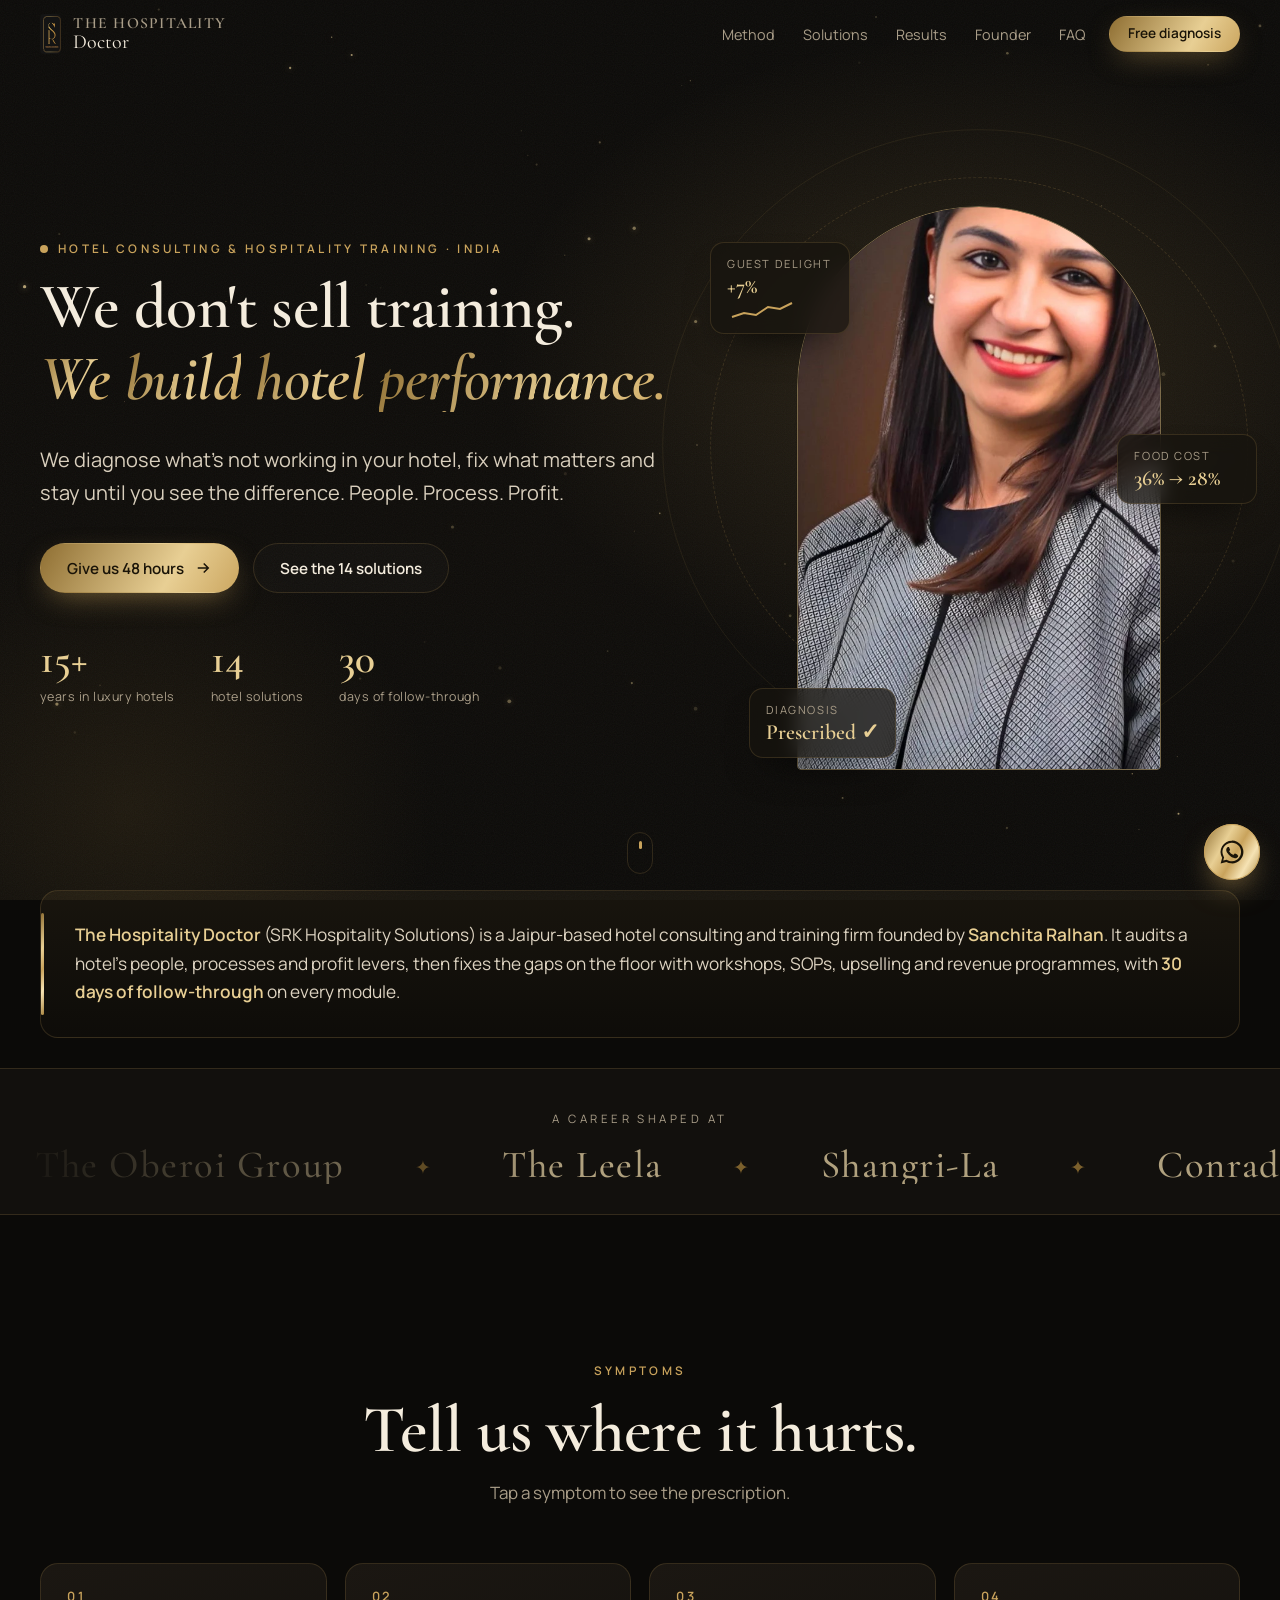
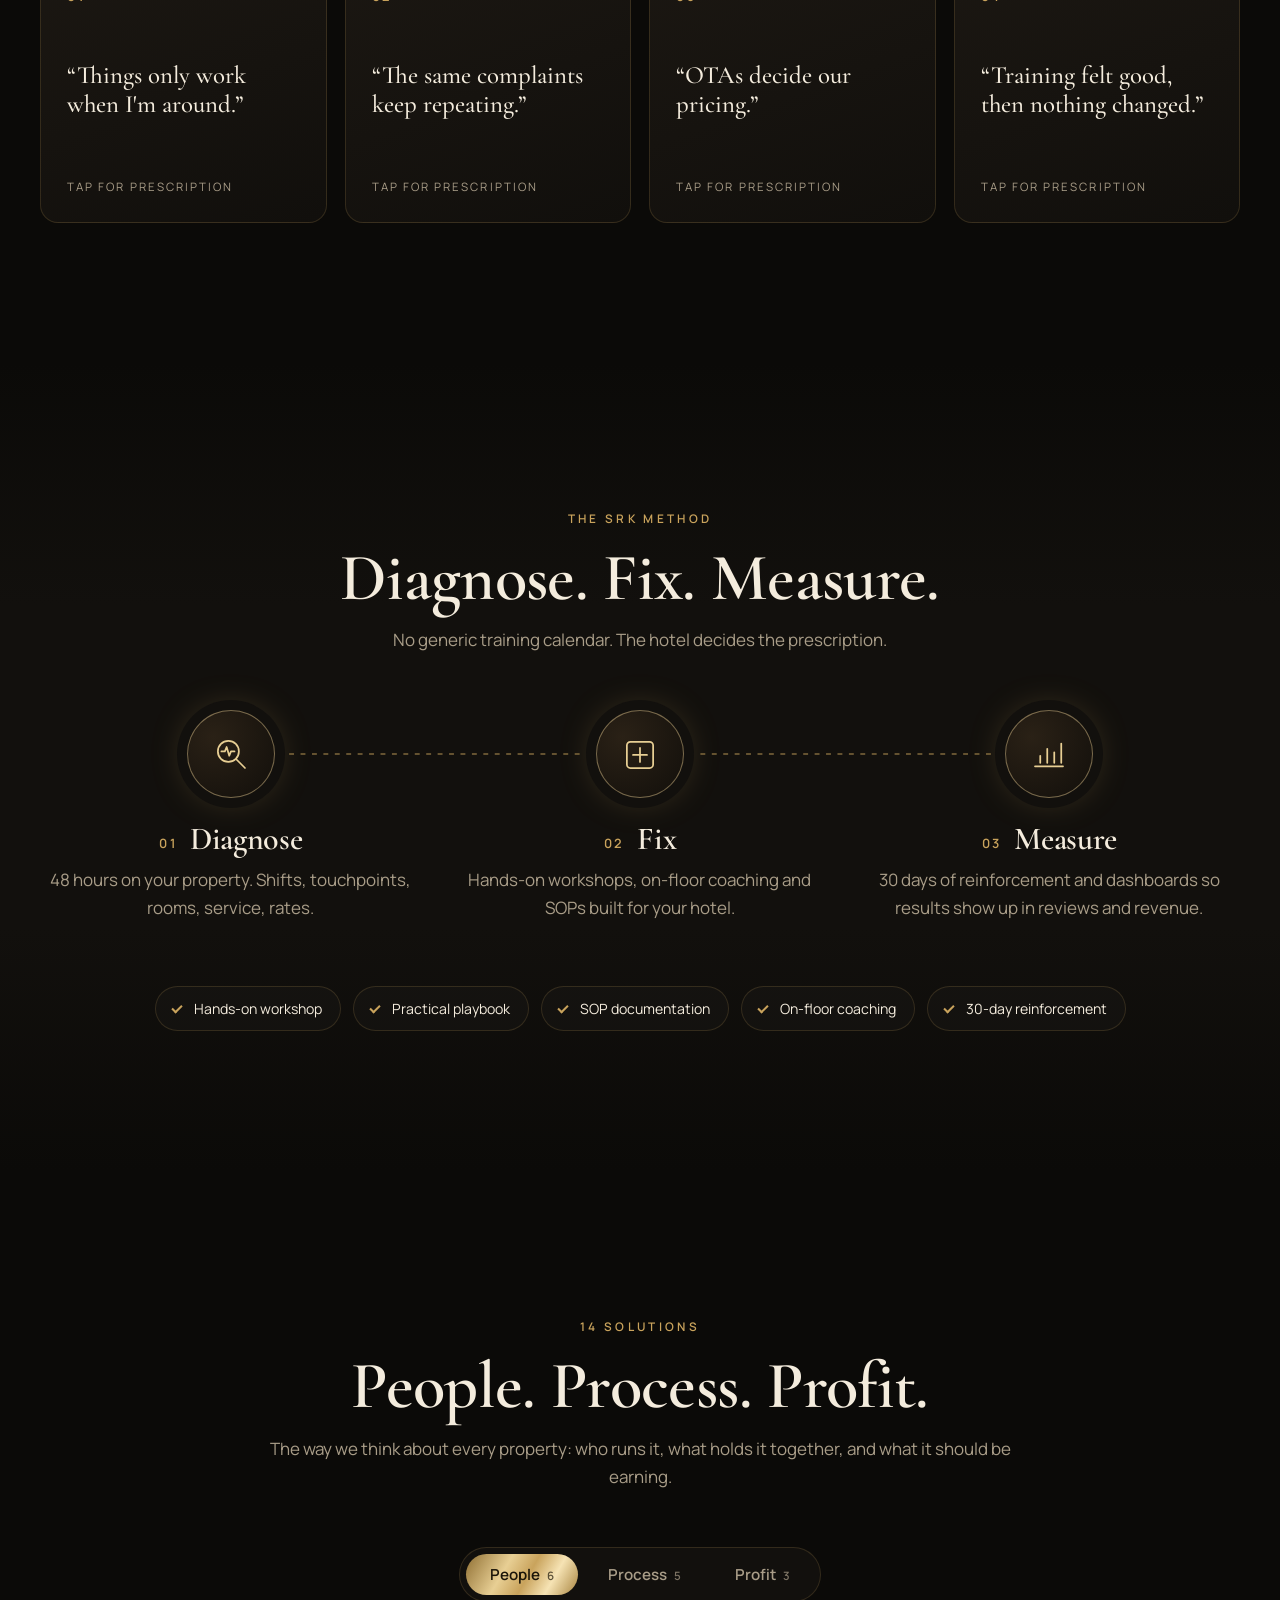
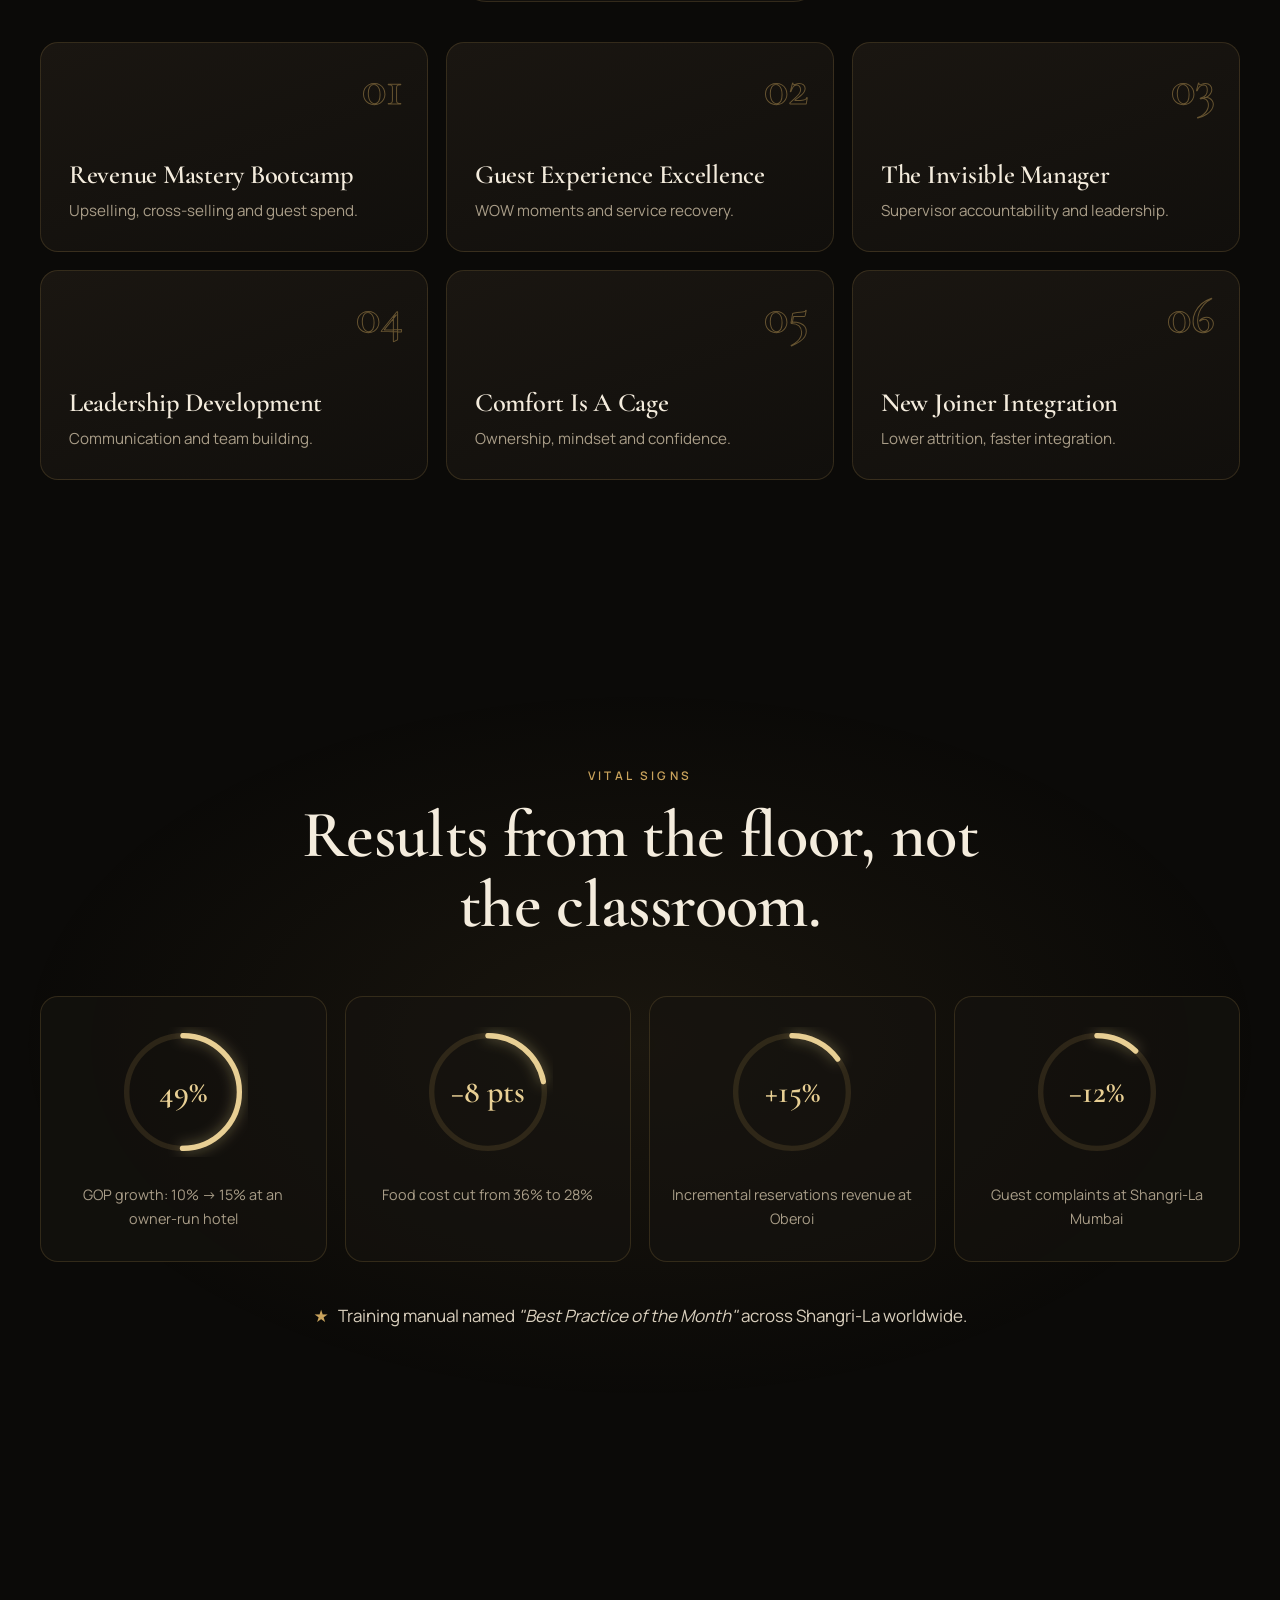
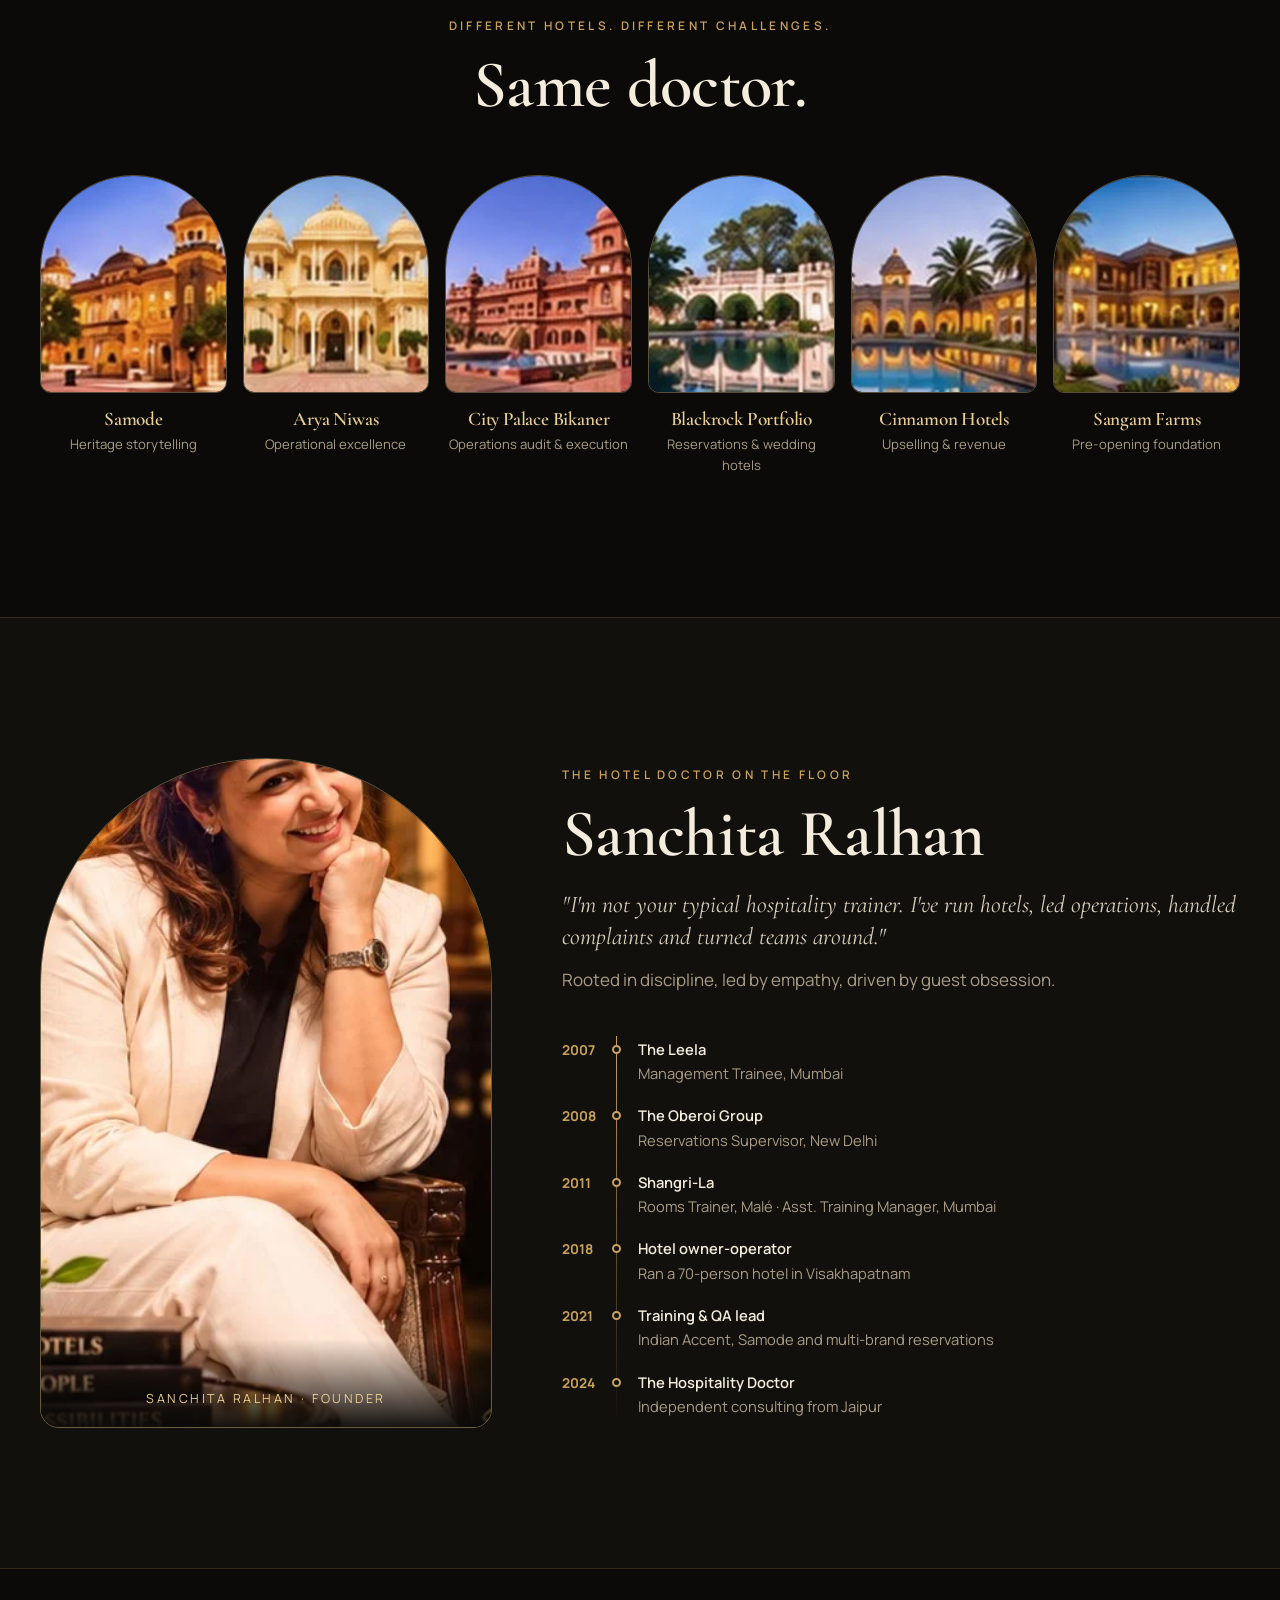
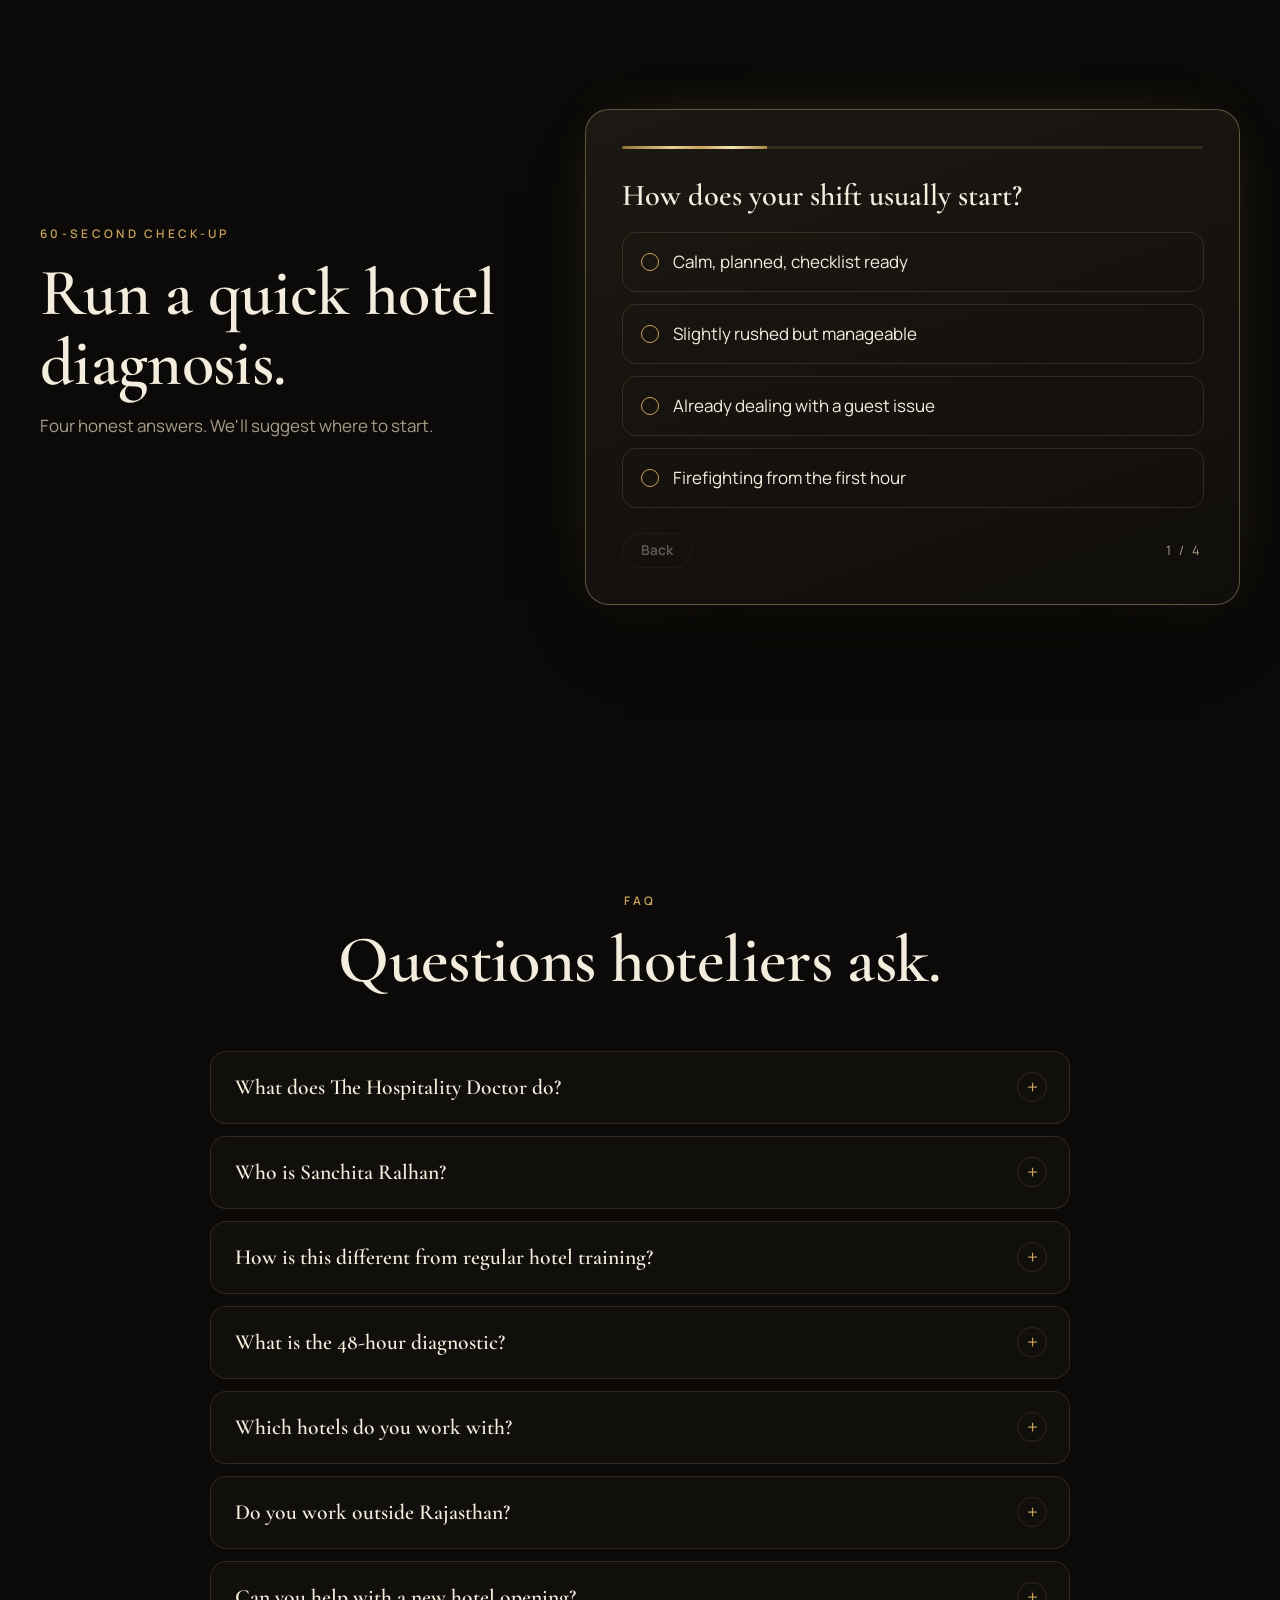
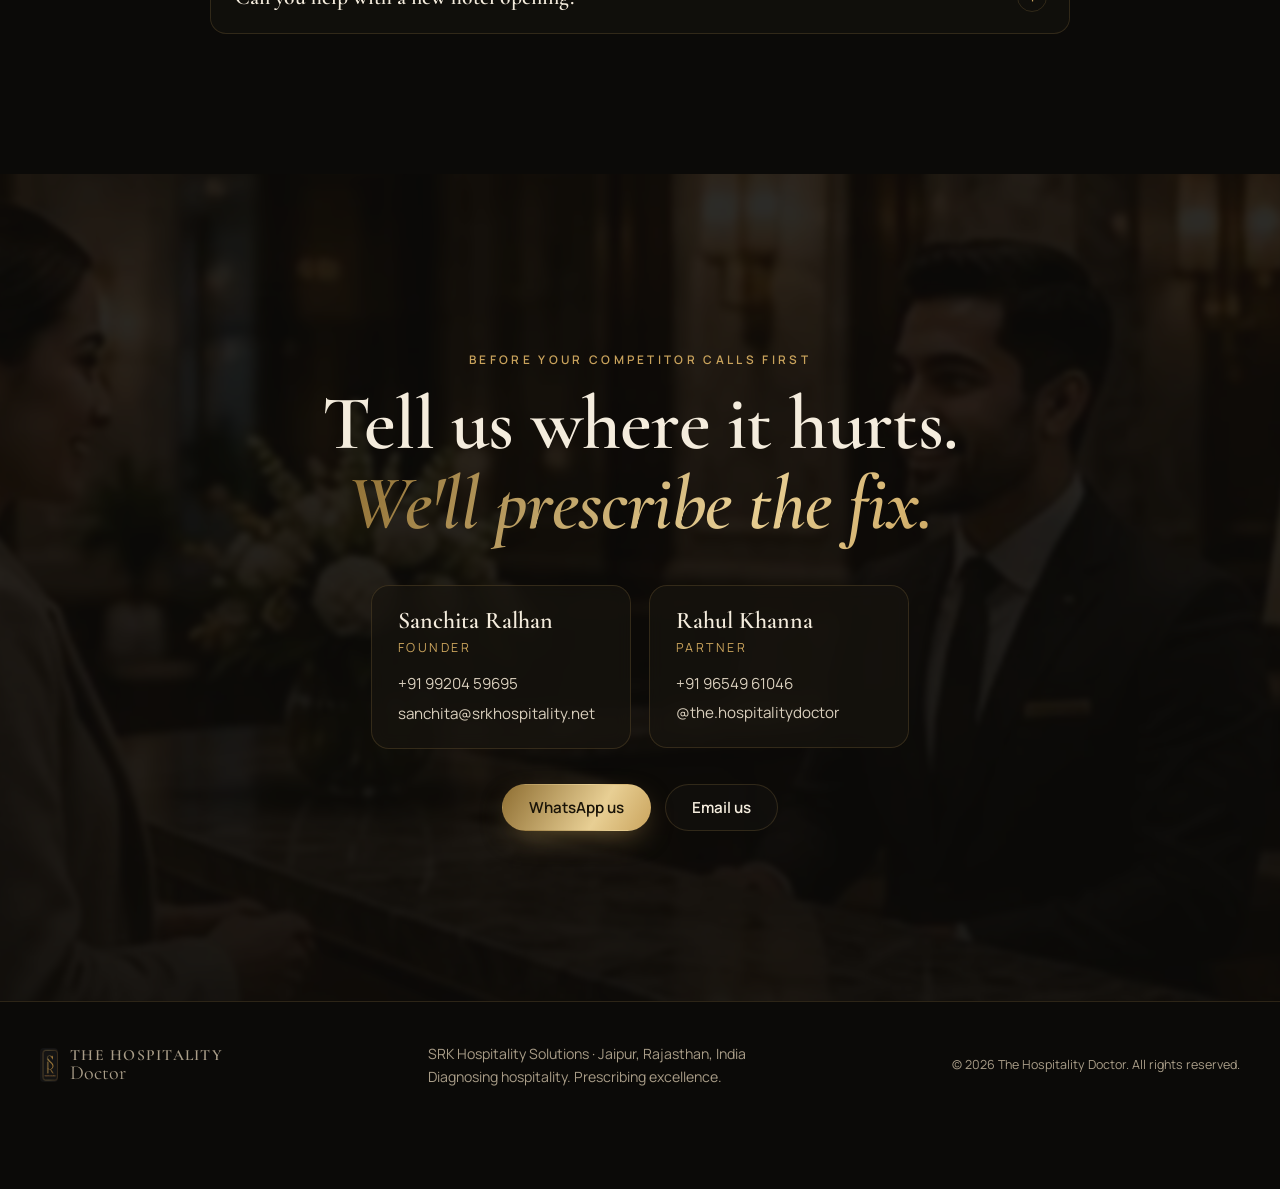
==== index.html @ e80350a7 "Add The Hospitality Doctor landing page Static, Vercel-ready one-pager with motion design, diagnosti" ====
<!doctype html>
<html lang="en-IN">
<head>
<meta charset="utf-8">
<meta name="viewport" content="width=device-width, initial-scale=1, viewport-fit=cover">
<title>The Hospitality Doctor | Hotel Consulting &amp; Hospitality Training India – Sanchita Ralhan</title>
<meta name="description" content="The Hospitality Doctor (SRK Hospitality Solutions) diagnoses and fixes hotel performance across people, process and profit. Hotel audits, SOPs, staff training, upselling and revenue management by Sanchita Ralhan – 15+ years with Oberoi, Leela, Shangri-La and Conrad. Based in Jaipur, serving hotels across India.">
<meta name="author" content="Sanchita Ralhan">
<meta name="robots" content="index, follow, max-image-preview:large, max-snippet:-1, max-video-preview:-1">
<link rel="canonical" href="https://www.srkhospitality.net/">
<link rel="alternate" hreflang="en-IN" href="https://www.srkhospitality.net/">
<link rel="alternate" hreflang="x-default" href="https://www.srkhospitality.net/">
<meta name="theme-color" content="#0b0a08">
<meta name="geo.region" content="IN-RJ">
<meta name="geo.placename" content="Jaipur">
<meta name="geo.position" content="26.9124;75.7873">
<meta name="ICBM" content="26.9124, 75.7873">

<meta property="og:type" content="website">
<meta property="og:site_name" content="The Hospitality Doctor">
<meta property="og:locale" content="en_IN">
<meta property="og:url" content="https://www.srkhospitality.net/">
<meta property="og:title" content="The Hospitality Doctor – We don't sell training. We build hotel performance.">
<meta property="og:description" content="Hotel diagnostics, SOPs, team training and revenue coaching by Sanchita Ralhan. People • Process • Profit.">
<meta property="og:image" content="https://www.srkhospitality.net/assets/img/og-image.jpg">
<meta property="og:image:width" content="1200">
<meta property="og:image:height" content="630">
<meta property="og:image:alt" content="The Hospitality Doctor – Sanchita Ralhan, hotel consultant and hospitality trainer">
<meta name="twitter:card" content="summary_large_image">
<meta name="twitter:title" content="The Hospitality Doctor – Hotel Consulting &amp; Training">
<meta name="twitter:description" content="We diagnose what's not working in your hotel, fix what matters, and stay until you see the difference.">
<meta name="twitter:image" content="https://www.srkhospitality.net/assets/img/og-image.jpg">

<link rel="icon" href="/favicon.svg" type="image/svg+xml">
<link rel="apple-touch-icon" href="/assets/img/apple-touch-icon.png">
<link rel="manifest" href="/site.webmanifest">

<link rel="preconnect" href="https://fonts.googleapis.com">
<link rel="preconnect" href="https://fonts.gstatic.com" crossorigin>
<link href="https://fonts.googleapis.com/css2?family=Cormorant+Garamond:ital,wght@0,500;0,600;0,700;1,500&family=Manrope:wght@400;500;600;700&display=swap" rel="stylesheet">
<link rel="preload" as="image" href="/assets/img/sanchita-ralhan-portrait.webp" fetchpriority="high">
<link rel="stylesheet" href="/assets/css/styles.css">

<script type="application/ld+json">
{
  "@context": "https://schema.org",
  "@graph": [
    {
      "@type": ["ProfessionalService", "LocalBusiness"],
      "@id": "https://www.srkhospitality.net/#business",
      "name": "The Hospitality Doctor",
      "alternateName": ["SRK Hospitality Solutions", "SRK Hospitality"],
      "slogan": "Diagnosing Hospitality. Prescribing Excellence.",
      "description": "Hotel consulting and hospitality training firm that diagnoses and fixes hotel performance across people, process and profit through audits, SOPs, on-floor training, upselling and revenue management coaching.",
      "url": "https://www.srkhospitality.net/",
      "logo": "https://www.srkhospitality.net/assets/img/logo-srk.webp",
      "image": "https://www.srkhospitality.net/assets/img/og-image.jpg",
      "telephone": "+91-99204-59695",
      "email": "sanchita@srkhospitality.net",
      "priceRange": "₹₹",
      "founder": {"@id": "https://www.srkhospitality.net/#sanchita"},
      "employee": [
        {"@id": "https://www.srkhospitality.net/#sanchita"},
        {"@type": "Person", "name": "Rahul Khanna", "jobTitle": "Partner", "telephone": "+91-96549-61046"}
      ],
      "address": {"@type": "PostalAddress", "addressLocality": "Jaipur", "addressRegion": "Rajasthan", "addressCountry": "IN"},
      "geo": {"@type": "GeoCoordinates", "latitude": 26.9124, "longitude": 75.7873},
      "areaServed": [{"@type": "Country", "name": "India"}, {"@type": "State", "name": "Rajasthan"}],
      "knowsAbout": ["Hotel consulting", "Hospitality training", "Hotel operations audit", "Standard operating procedures for hotels", "Upselling and cross-selling", "Hotel revenue management", "Guest experience", "Service recovery", "Front office training", "Housekeeping training", "F&B service training", "Weddings and MICE operations", "Hotel pre-opening", "Leadership development"],
      "sameAs": ["https://www.instagram.com/the.hospitalitydoctor/", "https://www.linkedin.com/in/sanchita-kapoor-ralhan-037ab2107/"],
      "contactPoint": [{"@type": "ContactPoint", "telephone": "+91-99204-59695", "contactType": "sales", "areaServed": "IN", "availableLanguage": ["English", "Hindi"]}],
      "hasOfferCatalog": {
        "@type": "OfferCatalog",
        "name": "14 Hotel Performance Solutions",
        "itemListElement": [
          {"@type": "OfferCatalog", "name": "People", "itemListElement": [
            {"@type": "Offer", "itemOffered": {"@type": "Service", "name": "Revenue Mastery Bootcamp", "description": "Upselling, cross-selling and guest spend training for hotel teams."}},
            {"@type": "Offer", "itemOffered": {"@type": "Service", "name": "Guest Experience Excellence", "description": "WOW moments and service recovery training."}},
            {"@type": "Offer", "itemOffered": {"@type": "Service", "name": "The Invisible Manager", "description": "Supervisor accountability and leadership."}},
            {"@type": "Offer", "itemOffered": {"@type": "Service", "name": "Leadership Development", "description": "Communication and team building for hotel managers."}},
            {"@type": "Offer", "itemOffered": {"@type": "Service", "name": "Comfort Is A Cage", "description": "Ownership, mindset and confidence workshop."}},
            {"@type": "Offer", "itemOffered": {"@type": "Service", "name": "New Joiner Integration", "description": "Faster onboarding and reduced attrition."}}
          ]},
          {"@type": "OfferCatalog", "name": "Process", "itemListElement": [
            {"@type": "Offer", "itemOffered": {"@type": "Service", "name": "The Operational Bible", "description": "Hotel SOPs, job descriptions and checklists."}},
            {"@type": "Offer", "itemOffered": {"@type": "Service", "name": "Peak Hour Perfection", "description": "Task allocation and service flow for busy periods."}},
            {"@type": "Offer", "itemOffered": {"@type": "Service", "name": "Pre-Opening Support", "description": "Systems, training and readiness for new hotels."}},
            {"@type": "Offer", "itemOffered": {"@type": "Service", "name": "Weddings & MICE Excellence", "description": "Banquet and event service standards."}},
            {"@type": "Offer", "itemOffered": {"@type": "Service", "name": "Airport Lounge Experience", "description": "High-volume service excellence."}}
          ]},
          {"@type": "OfferCatalog", "name": "Profit", "itemListElement": [
            {"@type": "Offer", "itemOffered": {"@type": "Service", "name": "Revenue Management Excellence", "description": "Pricing, distribution and forecasting for hotels."}},
            {"@type": "Offer", "itemOffered": {"@type": "Service", "name": "MIS & Dashboards", "description": "Reporting and performance tracking."}},
            {"@type": "Offer", "itemOffered": {"@type": "Service", "name": "Hotel Leasing & Management", "description": "End-to-end operational oversight."}}
          ]}
        ]
      }
    },
    {
      "@type": "Person",
      "@id": "https://www.srkhospitality.net/#sanchita",
      "name": "Sanchita Ralhan",
      "alternateName": "Sanchita Kapoor Ralhan",
      "jobTitle": "Founder, The Hospitality Doctor",
      "description": "Hospitality trainer and hotel consultant with 15+ years in luxury hotel operations, training and quality assurance across Oberoi, Leela, Shangri-La, Conrad, Neemrana, Samode and Indian Accent.",
      "image": "https://www.srkhospitality.net/assets/img/sanchita-ralhan-portrait.webp",
      "worksFor": {"@id": "https://www.srkhospitality.net/#business"},
      "homeLocation": {"@type": "Place", "name": "Jaipur, Rajasthan, India"},
      "knowsAbout": ["Hospitality training", "Hotel operations", "Quality assurance", "Upselling", "Guest experience", "Leadership development"],
      "sameAs": ["https://www.linkedin.com/in/sanchita-kapoor-ralhan-037ab2107/", "https://www.instagram.com/the.hospitalitydoctor/"]
    },
    {
      "@type": "WebSite",
      "@id": "https://www.srkhospitality.net/#website",
      "url": "https://www.srkhospitality.net/",
      "name": "The Hospitality Doctor",
      "inLanguage": "en-IN",
      "publisher": {"@id": "https://www.srkhospitality.net/#business"}
    },
    {
      "@type": "WebPage",
      "@id": "https://www.srkhospitality.net/#webpage",
      "url": "https://www.srkhospitality.net/",
      "name": "The Hospitality Doctor | Hotel Consulting & Hospitality Training India",
      "isPartOf": {"@id": "https://www.srkhospitality.net/#website"},
      "about": {"@id": "https://www.srkhospitality.net/#business"},
      "primaryImageOfPage": "https://www.srkhospitality.net/assets/img/og-image.jpg",
      "speakable": {"@type": "SpeakableSpecification", "cssSelector": ["#answer", "#faq"]},
      "dateModified": "2026-11-19"
    },
    {
      "@type": "HowTo",
      "name": "How The Hospitality Doctor fixes hotel performance",
      "step": [
        {"@type": "HowToStep", "position": 1, "name": "Diagnose", "text": "A 48-hour on-property audit across front office, housekeeping, F&B, revenue and leadership to find what is holding the hotel back."},
        {"@type": "HowToStep", "position": 2, "name": "Fix", "text": "Hands-on workshops, on-floor coaching, SOP documentation and practical playbooks built for that hotel."},
        {"@type": "HowToStep", "position": 3, "name": "Measure", "text": "30 days of reinforcement support and MIS tracking so the change shows up in reviews, revenue and team behaviour."}
      ]
    },
    {
      "@type": "FAQPage",
      "@id": "https://www.srkhospitality.net/#faq",
      "mainEntity": [
        {"@type": "Question", "name": "What does The Hospitality Doctor do?", "acceptedAnswer": {"@type": "Answer", "text": "The Hospitality Doctor (SRK Hospitality Solutions) is a hotel consulting and training firm founded by Sanchita Ralhan. It audits a hotel's people, processes and profit levers, then fixes the gaps with on-floor training, SOPs, upselling programmes and revenue management support, followed by 30 days of reinforcement."}},
        {"@type": "Question", "name": "Who is Sanchita Ralhan?", "acceptedAnswer": {"@type": "Answer", "text": "Sanchita Ralhan is the founder of The Hospitality Doctor. She has 15+ years in luxury hospitality with The Leela, The Oberoi Group, Shangri-La (Mumbai and Maldives), Conrad, Indian Accent and Samode, has run her own hotel, and now consults for independent and heritage hotels across India from Jaipur."}},
        {"@type": "Question", "name": "How is this different from a regular hotel training programme?", "acceptedAnswer": {"@type": "Answer", "text": "There is no generic training calendar. Every engagement starts with a diagnosis of the specific hotel, and each module includes a hands-on workshop, a leave-behind playbook and 30 days of follow-through so the change actually sticks."}},
        {"@type": "Question", "name": "Which hotels do you work with?", "acceptedAnswer": {"@type": "Answer", "text": "Independent, boutique, heritage and resort hotels, wedding venues and hotel portfolios across India. Recent work includes Samode, Arya Niwas, City Palace Bikaner, Blackrock Portfolio, Cinnamon Hotels and Sangam Farms."}},
        {"@type": "Question", "name": "What is the 48-hour hotel diagnostic?", "acceptedAnswer": {"@type": "Answer", "text": "The team spends 48 hours inside your hotel observing shifts, guest touchpoints, housekeeping checks, F&B service and pricing, then shows you what they would fix first and in what order."}},
        {"@type": "Question", "name": "Do you work outside Jaipur and Rajasthan?", "acceptedAnswer": {"@type": "Answer", "text": "Yes. The Hospitality Doctor is based in Jaipur and works with hotels across India, delivering training on-property."}},
        {"@type": "Question", "name": "Can you help with a new hotel opening?", "acceptedAnswer": {"@type": "Answer", "text": "Yes. Pre-Opening Support covers SOPs, job descriptions, recruitment-ready training plans, mock service runs and readiness checks before the first guest arrives."}}
      ]
    }
  ]
}
</script>
</head>
<body>
<a class="skip" href="#main">Skip to content</a>
<div class="progress" aria-hidden="true"><span></span></div>
<div class="cursor-glow" aria-hidden="true"></div>

<header class="nav" id="top">
  <a class="brand" href="/" aria-label="The Hospitality Doctor – home">
    <img src="/assets/img/logo-srk.webp" alt="" width="34" height="64">
    <span><b>The Hospitality</b> Doctor</span>
  </a>
  <nav aria-label="Primary">
    <ul class="nav-links">
      <li><a href="#method">Method</a></li>
      <li><a href="#solutions">Solutions</a></li>
      <li><a href="#results">Results</a></li>
      <li><a href="#founder">Founder</a></li>
      <li><a href="#faq">FAQ</a></li>
    </ul>
  </nav>
  <a class="btn btn-gold btn-sm magnetic" href="#diagnose">Free diagnosis</a>
  <button class="burger" aria-label="Open menu" aria-expanded="false" aria-controls="mobile-menu"><span></span><span></span></button>
</header>
<div class="mobile-menu" id="mobile-menu" hidden>
  <a href="#method">Method</a><a href="#solutions">Solutions</a><a href="#results">Results</a><a href="#founder">Founder</a><a href="#faq">FAQ</a><a href="#diagnose" class="btn btn-gold">Free diagnosis</a>
</div>

<main id="main">

<!-- HERO -->
<section class="hero" aria-labelledby="hero-title">
  <canvas class="particles" aria-hidden="true"></canvas>
  <div class="hero-grid wrap">
    <div class="hero-copy">
      <p class="eyebrow reveal"><span class="pulse-dot"></span>Hotel consulting &amp; hospitality training · India</p>
      <h1 id="hero-title" class="reveal split">We don't sell training.<br><em>We build hotel performance.</em></h1>
      <p class="lead reveal">We diagnose what's not working in your hotel, fix what matters and stay until you see the difference. People. Process. Profit.</p>
      <div class="hero-cta reveal">
        <a class="btn btn-gold magnetic" href="#diagnose">Give us 48 hours <svg viewBox="0 0 24 24" aria-hidden="true"><path d="M5 12h14M13 6l6 6-6 6"/></svg></a>
        <a class="btn btn-ghost" href="#solutions">See the 14 solutions</a>
      </div>
      <ul class="hero-stats reveal" aria-label="Key facts">
        <li><b data-count="15" data-suffix="+">15+</b><span>years in luxury hotels</span></li>
        <li><b data-count="14">14</b><span>hotel solutions</span></li>
        <li><b data-count="30">30</b><span>days of follow-through</span></li>
      </ul>
    </div>

    <div class="hero-visual" aria-hidden="true">
      <div class="orbit o1"></div><div class="orbit o2"></div><div class="orbit o3"><i></i></div>
      <div class="arch">
        <img src="/assets/img/sanchita-ralhan-portrait.webp" alt="" width="634" height="1350" fetchpriority="high">
      </div>
      <svg class="ecg" viewBox="0 0 600 120" preserveAspectRatio="none"><path d="M0 60 H170 L190 60 L205 20 L222 104 L240 8 L258 84 L272 60 H600"/></svg>
      <div class="vital v1 float"><small>Guest delight</small><b>+7%</b><svg viewBox="0 0 60 20"><path d="M0 16 L12 12 L24 14 L36 6 L48 8 L60 2"/></svg></div>
      <div class="vital v2 float"><small>Food cost</small><b>36% → 28%</b></div>
      <div class="vital v3 float"><small>Diagnosis</small><b>Prescribed ✓</b></div>
    </div>
  </div>
  <a class="scroll-cue" href="#answer" aria-label="Scroll to learn more"><span></span></a>
</section>

<!-- ANSWER BLOCK (GEO) -->
<section id="answer" class="answer wrap reveal" aria-label="The Hospitality Doctor at a glance">
  <p><strong>The Hospitality Doctor</strong> (SRK Hospitality Solutions) is a Jaipur-based hotel consulting and training firm founded by <strong>Sanchita Ralhan</strong>. It audits a hotel's people, processes and profit levers, then fixes the gaps on the floor with workshops, SOPs, upselling and revenue programmes, with <strong>30 days of follow-through</strong> on every module.</p>
</section>

<!-- BRANDS MARQUEE -->
<section class="marquee" aria-label="Brands in Sanchita Ralhan's career">
  <p class="marquee-label">A career shaped at</p>
  <div class="marquee-track">
    <ul>
      <li>The Oberoi Group</li><li>The Leela</li><li>Shangri-La</li><li>Conrad Maldives</li><li>Neemrana</li><li>Samode</li><li>Suryagarh</li><li>Indian Accent</li>
    </ul>
    <ul aria-hidden="true">
      <li>The Oberoi Group</li><li>The Leela</li><li>Shangri-La</li><li>Conrad Maldives</li><li>Neemrana</li><li>Samode</li><li>Suryagarh</li><li>Indian Accent</li>
    </ul>
  </div>
</section>

<!-- SYMPTOMS -->
<section class="section wrap" id="symptoms" aria-labelledby="sym-title">
  <header class="sec-head">
    <p class="eyebrow reveal">Symptoms</p>
    <h2 id="sym-title" class="reveal">Tell us where it hurts.</h2>
    <p class="reveal muted">Tap a symptom to see the prescription.</p>
  </header>
  <div class="symptoms">
    <button class="flip reveal" type="button" aria-pressed="false">
      <span class="face front"><i class="sym-ico">01</i><q>Things only work when I'm around.</q><small>Tap for prescription</small></span>
      <span class="face back"><i>Rx</i><b>The Invisible Manager</b>Supervisor accountability so the hotel runs without you on the floor.</span>
    </button>
    <button class="flip reveal" type="button" aria-pressed="false">
      <span class="face front"><i class="sym-ico">02</i><q>The same complaints keep repeating.</q><small>Tap for prescription</small></span>
      <span class="face back"><i>Rx</i><b>The Operational Bible</b>SOPs, checklists and job descriptions your team actually follows.</span>
    </button>
    <button class="flip reveal" type="button" aria-pressed="false">
      <span class="face front"><i class="sym-ico">03</i><q>OTAs decide our pricing.</q><small>Tap for prescription</small></span>
      <span class="face back"><i>Rx</i><b>Revenue Management Excellence</b>Pricing, distribution and forecasting you control.</span>
    </button>
    <button class="flip reveal" type="button" aria-pressed="false">
      <span class="face front"><i class="sym-ico">04</i><q>Training felt good, then nothing changed.</q><small>Tap for prescription</small></span>
      <span class="face back"><i>Rx</i><b>30-Day Reinforcement</b>On-floor coaching after every workshop, until it sticks.</span>
    </button>
  </div>
</section>

<!-- METHOD -->
<section class="section method" id="method" aria-labelledby="method-title">
  <div class="wrap">
    <header class="sec-head">
      <p class="eyebrow reveal">The SRK Method</p>
      <h2 id="method-title" class="reveal">Diagnose. Fix. Measure.</h2>
      <p class="reveal muted">No generic training calendar. The hotel decides the prescription.</p>
    </header>
    <div class="steps-wrap">
    <svg class="steps-line" viewBox="0 0 1000 40" preserveAspectRatio="none" aria-hidden="true"><path d="M0 20 H1000"/></svg>
    <ol class="steps">
      <li class="step reveal">
        <div class="step-ico"><svg viewBox="0 0 48 48" aria-hidden="true"><circle cx="21" cy="21" r="12"/><path d="M30 30l10 10"/><path class="beat" d="M13 21h4l2-5 3 10 2-5h4"/></svg></div>
        <h3><span>01</span> Diagnose</h3>
        <p>48 hours on your property. Shifts, touchpoints, rooms, service, rates.</p>
      </li>
      <li class="step reveal">
        <div class="step-ico"><svg viewBox="0 0 48 48" aria-hidden="true"><rect x="9" y="10" width="30" height="30" rx="4"/><path d="M24 17v16M16 25h16"/></svg></div>
        <h3><span>02</span> Fix</h3>
        <p>Hands-on workshops, on-floor coaching and SOPs built for your hotel.</p>
      </li>
      <li class="step reveal">
        <div class="step-ico"><svg viewBox="0 0 48 48" aria-hidden="true"><path d="M8 38h32"/><path class="bars" d="M14 34V26M22 34V18M30 34V22M38 34V12"/></svg></div>
        <h3><span>03</span> Measure</h3>
        <p>30 days of reinforcement and dashboards so results show up in reviews and revenue.</p>
      </li>
    </ol>
    </div>
    <ul class="deliverables reveal" aria-label="Included in every module">
      <li>Hands-on workshop</li><li>Practical playbook</li><li>SOP documentation</li><li>On-floor coaching</li><li>30-day reinforcement</li>
    </ul>
  </div>
</section>

<!-- SOLUTIONS -->
<section class="section wrap" id="solutions" aria-labelledby="sol-title">
  <header class="sec-head">
    <p class="eyebrow reveal">14 Solutions</p>
    <h2 id="sol-title" class="reveal">People. Process. Profit.</h2>
    <p class="reveal muted">The way we think about every property: who runs it, what holds it together, and what it should be earning.</p>
  </header>

  <div class="tabs reveal" role="tablist" aria-label="Solution pillars">
    <button role="tab" id="tab-people" aria-controls="panel-people" aria-selected="true">People <small>6</small></button>
    <button role="tab" id="tab-process" aria-controls="panel-process" aria-selected="false" tabindex="-1">Process <small>5</small></button>
    <button role="tab" id="tab-profit" aria-controls="panel-profit" aria-selected="false" tabindex="-1">Profit <small>3</small></button>
    <span class="tab-ink" aria-hidden="true"></span>
  </div>

  <div class="panel" id="panel-people" role="tabpanel" aria-labelledby="tab-people">
    <article class="card tilt"><span class="num">01</span><h3>Revenue Mastery Bootcamp</h3><p>Upselling, cross-selling and guest spend.</p></article>
    <article class="card tilt"><span class="num">02</span><h3>Guest Experience Excellence</h3><p>WOW moments and service recovery.</p></article>
    <article class="card tilt"><span class="num">03</span><h3>The Invisible Manager</h3><p>Supervisor accountability and leadership.</p></article>
    <article class="card tilt"><span class="num">04</span><h3>Leadership Development</h3><p>Communication and team building.</p></article>
    <article class="card tilt"><span class="num">05</span><h3>Comfort Is A Cage</h3><p>Ownership, mindset and confidence.</p></article>
    <article class="card tilt"><span class="num">06</span><h3>New Joiner Integration</h3><p>Lower attrition, faster integration.</p></article>
  </div>
  <div class="panel" id="panel-process" role="tabpanel" aria-labelledby="tab-process" hidden>
    <article class="card tilt card-img"><img src="/assets/img/process-gears.webp" alt="Watch mechanism representing hotel operating systems" loading="lazy" width="700" height="660"><span class="num">07</span><h3>The Operational Bible</h3><p>SOPs, job descriptions and checklists.</p></article>
    <article class="card tilt"><span class="num">08</span><h3>Peak Hour Perfection</h3><p>Task allocation and service flow.</p></article>
    <article class="card tilt"><span class="num">09</span><h3>Pre-Opening Support</h3><p>Systems, training and readiness.</p></article>
    <article class="card tilt"><span class="num">10</span><h3>Weddings &amp; MICE Excellence</h3><p>Banquet and event service.</p></article>
    <article class="card tilt"><span class="num">11</span><h3>Airport Lounge Experience</h3><p>High-volume service excellence.</p></article>
  </div>
  <div class="panel" id="panel-profit" role="tabpanel" aria-labelledby="tab-profit" hidden>
    <article class="card tilt card-chart"><svg class="mini-chart" viewBox="0 0 120 60" aria-hidden="true"><path d="M4 52 L28 40 L50 44 L72 26 L94 30 L116 8"/></svg><span class="num">12</span><h3>Revenue Management Excellence</h3><p>Pricing, distribution and forecasting.</p></article>
    <article class="card tilt card-img"><img src="/assets/img/audit-blueprint.webp" alt="Magnifying glass over a report representing hotel MIS" loading="lazy" width="540" height="770"><span class="num">13</span><h3>MIS &amp; Dashboards</h3><p>Reporting and performance tracking.</p></article>
    <article class="card tilt"><span class="num">14</span><h3>Hotel Leasing &amp; Management</h3><p>End-to-end operational oversight.</p></article>
  </div>
</section>

<!-- RESULTS -->
<section class="section results" id="results" aria-labelledby="res-title">
  <div class="wrap">
    <header class="sec-head">
      <p class="eyebrow reveal">Vital signs</p>
      <h2 id="res-title" class="reveal">Results from the floor, not the classroom.</h2>
    </header>
    <div class="vitals-grid">
      <figure class="metric reveal">
        <svg class="ring" viewBox="0 0 120 120" aria-hidden="true"><circle cx="60" cy="60" r="52"/><circle class="ring-fg" cx="60" cy="60" r="52" style="--p:.5"/></svg>
        <b><span data-count="50">50</span>%</b>
        <figcaption>GOP growth: 10% → 15% at an owner-run hotel</figcaption>
      </figure>
      <figure class="metric reveal">
        <svg class="ring" viewBox="0 0 120 120" aria-hidden="true"><circle cx="60" cy="60" r="52"/><circle class="ring-fg" cx="60" cy="60" r="52" style="--p:.22"/></svg>
        <b>−<span data-count="8">8</span>&nbsp;pts</b>
        <figcaption>Food cost cut from 36% to 28%</figcaption>
      </figure>
      <figure class="metric reveal">
        <svg class="ring" viewBox="0 0 120 120" aria-hidden="true"><circle cx="60" cy="60" r="52"/><circle class="ring-fg" cx="60" cy="60" r="52" style="--p:.15"/></svg>
        <b>+<span data-count="15">15</span>%</b>
        <figcaption>Incremental reservations revenue at Oberoi</figcaption>
      </figure>
      <figure class="metric reveal">
        <svg class="ring" viewBox="0 0 120 120" aria-hidden="true"><circle cx="60" cy="60" r="52"/><circle class="ring-fg" cx="60" cy="60" r="52" style="--p:.12"/></svg>
        <b>−<span data-count="12">12</span>%</b>
        <figcaption>Guest complaints at Shangri-La Mumbai</figcaption>
      </figure>
    </div>
    <p class="award reveal"><span>★</span> Training manual named <em>"Best Practice of the Month"</em> across Shangri-La worldwide.</p>
  </div>
</section>

<!-- HOTELS -->
<section class="section wrap" id="hotels" aria-labelledby="hotels-title">
  <header class="sec-head">
    <p class="eyebrow reveal">Different hotels. Different challenges.</p>
    <h2 id="hotels-title" class="reveal">Same doctor.</h2>
  </header>
  <ul class="hotels">
    <li class="hotel reveal"><img src="/assets/img/hotel-samode.webp" alt="Samode heritage hotel, Rajasthan" loading="lazy" width="208" height="218"><h3>Samode</h3><p>Heritage storytelling</p></li>
    <li class="hotel reveal"><img src="/assets/img/hotel-arya-niwas.webp" alt="Arya Niwas hotel, Jaipur" loading="lazy" width="222" height="218"><h3>Arya Niwas</h3><p>Operational excellence</p></li>
    <li class="hotel reveal"><img src="/assets/img/hotel-city-palace-bikaner.webp" alt="City Palace Bikaner" loading="lazy" width="252" height="218"><h3>City Palace Bikaner</h3><p>Operations audit &amp; execution</p></li>
    <li class="hotel reveal"><img src="/assets/img/hotel-blackrock-portfolio.webp" alt="Blackrock hotel portfolio" loading="lazy" width="272" height="218"><h3>Blackrock Portfolio</h3><p>Reservations &amp; wedding hotels</p></li>
    <li class="hotel reveal"><img src="/assets/img/hotel-cinnamon-hotels.webp" alt="Cinnamon Hotels resort" loading="lazy" width="322" height="218"><h3>Cinnamon Hotels</h3><p>Upselling &amp; revenue</p></li>
    <li class="hotel reveal"><img src="/assets/img/hotel-sangam-farms.webp" alt="Sangam Farms resort" loading="lazy" width="248" height="218"><h3>Sangam Farms</h3><p>Pre-opening foundation</p></li>
  </ul>
</section>

<!-- FOUNDER -->
<section class="section founder" id="founder" aria-labelledby="founder-title">
  <div class="wrap founder-grid">
    <figure class="founder-photo reveal">
      <img src="/assets/img/sanchita-ralhan-hotel-doctor.webp" alt="Sanchita Ralhan, founder of The Hospitality Doctor, seated in a heritage hotel lounge" loading="lazy" width="350" height="680">
      <figcaption>Sanchita Ralhan · Founder</figcaption>
    </figure>
    <div>
      <p class="eyebrow reveal">The hotel doctor on the floor</p>
      <h2 id="founder-title" class="reveal">Sanchita Ralhan</h2>
      <p class="lead reveal">"I'm not your typical hospitality trainer. I've run hotels, led operations, handled complaints and turned teams around."</p>
      <p class="reveal muted">Rooted in discipline, led by empathy, driven by guest obsession.</p>
      <ol class="timeline">
        <li class="reveal"><time datetime="2007">2007</time><p><b>The Leela</b>Management Trainee, Mumbai</p></li>
        <li class="reveal"><time datetime="2008">2008</time><p><b>The Oberoi Group</b>Reservations Supervisor, New Delhi</p></li>
        <li class="reveal"><time datetime="2011">2011</time><p><b>Shangri-La</b>Rooms Trainer, Malé · Asst. Training Manager, Mumbai</p></li>
        <li class="reveal"><time datetime="2018">2018</time><p><b>Hotel owner-operator</b>Ran a 70-person hotel in Visakhapatnam</p></li>
        <li class="reveal"><time datetime="2021">2021</time><p><b>Training &amp; QA lead</b>Indian Accent, Samode and multi-brand reservations</p></li>
        <li class="reveal"><time datetime="2024">2024</time><p><b>The Hospitality Doctor</b>Independent consulting from Jaipur</p></li>
      </ol>
    </div>
  </div>
</section>

<!-- DIAGNOSTIC -->
<section class="section wrap" id="diagnose" aria-labelledby="dx-title">
  <div class="dx">
    <header class="sec-head left">
      <p class="eyebrow reveal">60-second check-up</p>
      <h2 id="dx-title" class="reveal">Run a quick hotel diagnosis.</h2>
      <p class="reveal muted">Four honest answers. We'll suggest where to start.</p>
    </header>
    <form class="dx-card reveal" id="dx-form" novalidate>
      <div class="dx-progress" aria-hidden="true"><span></span></div>
      <fieldset class="dx-q" data-step="0">
        <legend>How does your shift usually start?</legend>
        <label><input type="radio" name="q0" value="process:0"> Calm, planned, checklist ready</label>
        <label><input type="radio" name="q0" value="process:1"> Slightly rushed but manageable</label>
        <label><input type="radio" name="q0" value="people:2"> Already dealing with a guest issue</label>
        <label><input type="radio" name="q0" value="process:3"> Firefighting from the first hour</label>
      </fieldset>
      <fieldset class="dx-q" data-step="1" hidden>
        <legend>If you took two days off…</legend>
        <label><input type="radio" name="q1" value="people:0"> Operations would run smoothly</label>
        <label><input type="radio" name="q1" value="people:1"> Minor issues would come up</label>
        <label><input type="radio" name="q1" value="people:2"> Things would slow down</label>
        <label><input type="radio" name="q1" value="people:3"> I don't feel comfortable doing that</label>
      </fieldset>
      <fieldset class="dx-q" data-step="2" hidden>
        <legend>Upselling in your hotel happens…</legend>
        <label><input type="radio" name="q2" value="profit:0"> Naturally and confidently</label>
        <label><input type="radio" name="q2" value="profit:1"> Only by one or two staff</label>
        <label><input type="radio" name="q2" value="profit:2"> Rarely</label>
        <label><input type="radio" name="q2" value="profit:3"> Never</label>
      </fieldset>
      <fieldset class="dx-q" data-step="3" hidden>
        <legend>Your room rates are…</legend>
        <label><input type="radio" name="q3" value="profit:0"> Planned and tracked</label>
        <label><input type="radio" name="q3" value="profit:1"> Changed reactively</label>
        <label><input type="radio" name="q3" value="profit:2"> Decided by OTAs</label>
        <label><input type="radio" name="q3" value="profit:3"> Not sure what's optimal</label>
      </fieldset>
      <div class="dx-result" hidden aria-live="polite">
        <p class="eyebrow">Your prescription</p>
        <h3 class="dx-title"></h3>
        <ul class="dx-meds"></ul>
        <div class="dx-actions">
          <a class="btn btn-gold magnetic dx-wa" href="https://wa.me/919920459695" target="_blank" rel="noopener">Book the 48-hour visit on WhatsApp</a>
          <button type="button" class="btn btn-ghost dx-reset">Start again</button>
        </div>
      </div>
      <div class="dx-nav">
        <button type="button" class="btn btn-ghost btn-sm dx-back" disabled>Back</button>
        <span class="dx-count">1 / 4</span>
      </div>
    </form>
  </div>
</section>

<!-- FAQ -->
<section class="section wrap narrow" id="faq" aria-labelledby="faq-title">
  <header class="sec-head">
    <p class="eyebrow reveal">FAQ</p>
    <h2 id="faq-title" class="reveal">Questions hoteliers ask.</h2>
  </header>
  <div class="faq">
    <details class="reveal"><summary>What does The Hospitality Doctor do?</summary><p>We audit your hotel's people, processes and profit levers, then fix the gaps on the floor with workshops, SOPs, upselling and revenue programmes, followed by 30 days of reinforcement.</p></details>
    <details class="reveal"><summary>Who is Sanchita Ralhan?</summary><p>The founder. She has 15+ years in luxury hospitality with The Leela, Oberoi, Shangri-La, Conrad, Indian Accent and Samode, has run her own hotel, and now consults for hotels across India from Jaipur.</p></details>
    <details class="reveal"><summary>How is this different from regular hotel training?</summary><p>There's no generic calendar. Every engagement starts with a diagnosis, and every module ships with a hands-on workshop, a leave-behind playbook and 30 days of follow-through.</p></details>
    <details class="reveal"><summary>What is the 48-hour diagnostic?</summary><p>We spend 48 hours inside your hotel observing shifts, guest touchpoints, housekeeping, F&amp;B service and pricing, then show you what we'd fix first.</p></details>
    <details class="reveal"><summary>Which hotels do you work with?</summary><p>Independent, boutique, heritage and resort hotels, wedding venues and portfolios, including Samode, Arya Niwas, City Palace Bikaner, Blackrock, Cinnamon Hotels and Sangam Farms.</p></details>
    <details class="reveal"><summary>Do you work outside Rajasthan?</summary><p>Yes. We're based in Jaipur and deliver on-property across India.</p></details>
    <details class="reveal"><summary>Can you help with a new hotel opening?</summary><p>Yes. Pre-Opening Support covers SOPs, job descriptions, training plans, mock service runs and readiness checks before the first guest arrives.</p></details>
  </div>
</section>

<!-- CTA -->
<section class="cta" id="contact" aria-labelledby="cta-title">
  <div class="cta-bg" aria-hidden="true"></div>
  <div class="wrap cta-inner">
    <p class="eyebrow reveal">Before your competitor calls first</p>
    <h2 id="cta-title" class="reveal">Tell us where it hurts.<br><em>We'll prescribe the fix.</em></h2>
    <div class="contacts reveal">
      <address class="contact-card">
        <b>Sanchita Ralhan</b><span>Founder</span>
        <a href="tel:+919920459695">+91 99204 59695</a>
        <a href="mailto:sanchita@srkhospitality.net">sanchita@srkhospitality.net</a>
      </address>
      <address class="contact-card">
        <b>Rahul Khanna</b><span>Partner</span>
        <a href="tel:+919654961046">+91 96549 61046</a>
        <a href="https://www.instagram.com/the.hospitalitydoctor/" target="_blank" rel="noopener">@the.hospitalitydoctor</a>
      </address>
    </div>
    <div class="hero-cta reveal center">
      <a class="btn btn-gold magnetic" href="https://wa.me/919920459695?text=Hi%20Sanchita%2C%20I%27d%20like%20a%2048-hour%20diagnosis%20for%20my%20hotel." target="_blank" rel="noopener">WhatsApp us</a>
      <a class="btn btn-ghost" href="mailto:sanchita@srkhospitality.net?subject=Hotel%20diagnosis%20enquiry">Email us</a>
    </div>
  </div>
</section>
</main>

<footer class="footer">
  <div class="wrap footer-inner">
    <div class="brand"><img src="/assets/img/logo-srk.webp" alt="SRK Hospitality Solutions logo" width="28" height="52" loading="lazy"><span><b>The Hospitality</b> Doctor</span></div>
    <p>SRK Hospitality Solutions · Jaipur, Rajasthan, India<br>Diagnosing hospitality. Prescribing excellence.</p>
    <p class="small">© <span id="yr">2026</span> The Hospitality Doctor. All rights reserved.</p>
  </div>
</footer>

<a class="wa-float magnetic" href="https://wa.me/919920459695" target="_blank" rel="noopener" aria-label="Chat on WhatsApp">
  <svg viewBox="0 0 32 32" aria-hidden="true"><path d="M16 3a13 13 0 0 0-11.2 19.6L3 29l6.6-1.7A13 13 0 1 0 16 3zm0 23.6c-2 0-4-.6-5.7-1.6l-.4-.2-3.9 1 1-3.8-.3-.4A10.6 10.6 0 1 1 16 26.6zm5.8-7.9c-.3-.2-1.9-.9-2.2-1-.3-.1-.5-.2-.7.2l-1 1.2c-.2.2-.4.2-.7.1a8.7 8.7 0 0 1-4.3-3.8c-.3-.5.3-.5.9-1.6.1-.2 0-.4 0-.5l-1-2.4c-.3-.6-.5-.5-.7-.5h-.6c-.2 0-.6.1-.9.4a3.8 3.8 0 0 0-1.2 2.8c0 1.7 1.2 3.3 1.4 3.5.2.2 2.4 3.6 5.8 5.1 2.1.9 3 1 4 .8.7-.1 1.9-.8 2.2-1.5.3-.8.3-1.4.2-1.5l-.7-.3z"/></svg>
</a>

<script src="/assets/js/main.js" defer></script>
</body>
</html>
---- assets/css/styles.css ----
/* The Hospitality Doctor — landing page styles */
:root {
  --bg: #0b0a08;
  --bg-2: #12100d;
  --panel: #17140f;
  --line: rgba(201, 163, 92, .18);
  --gold: #c9a35c;
  --gold-2: #e8cf94;
  --gold-3: #8f6f33;
  --cream: #f4ecdd;
  --muted: #a99d88;
  --serif: "Cormorant Garamond", "Times New Roman", serif;
  --sans: "Manrope", system-ui, -apple-system, "Segoe UI", sans-serif;
  --radius: 18px;
  --ease: cubic-bezier(.22, 1, .36, 1);
  --gold-grad: linear-gradient(120deg, #8f6f33 0%, #e8cf94 35%, #c9a35c 55%, #f6e3b4 75%, #a8843f 100%);
  color-scheme: dark;
}

*, *::before, *::after { box-sizing: border-box; }
[hidden] { display: none !important; }
html { scroll-behavior: smooth; -webkit-text-size-adjust: 100%; }
body {
  margin: 0; background: var(--bg); color: var(--cream);
  font: 400 17px/1.65 var(--sans); overflow-x: hidden;
  -webkit-font-smoothing: antialiased;
}
img { max-width: 100%; display: block; }
a { color: inherit; }
h1, h2, h3 { font-family: var(--serif); font-weight: 600; line-height: 1.05; margin: 0; letter-spacing: -.01em; }
h2 { font-size: clamp(2.3rem, 5.2vw, 4.2rem); }
h3 { font-size: 1.5rem; }
em { font-style: italic; }
p { margin: 0; }
.wrap { width: min(1200px, 100% - 32px); margin-inline: auto; }
.narrow { width: min(860px, 100% - 32px); }
.muted { color: var(--muted); }
.skip { position: absolute; left: -999px; top: 8px; background: var(--gold); color: #000; padding: 8px 14px; border-radius: 8px; z-index: 100; }
.skip:focus { left: 8px; }
:focus-visible { outline: 2px solid var(--gold-2); outline-offset: 3px; border-radius: 6px; }

.eyebrow {
  font: 600 .74rem/1 var(--sans); letter-spacing: .28em; text-transform: uppercase;
  color: var(--gold); display: inline-flex; align-items: center; gap: 10px; margin-bottom: 18px;
}
.gold-text, h1 em, h2 em {
  background: var(--gold-grad); background-size: 200% auto;
  -webkit-background-clip: text; background-clip: text; color: transparent;
  animation: sheen 6s linear infinite;
}
@keyframes sheen { to { background-position: 200% center; } }

/* progress + cursor glow */
.progress { position: fixed; inset: 0 0 auto 0; height: 2px; z-index: 60; }
.progress span { display: block; height: 100%; width: 100%; transform-origin: 0 50%; transform: scaleX(0); background: var(--gold-grad); }
.cursor-glow {
  position: fixed; width: 420px; height: 420px; border-radius: 50%; pointer-events: none; z-index: 0;
  background: radial-gradient(circle, rgba(201,163,92,.10), transparent 65%);
  transform: translate(-50%, -50%); left: -500px; top: -500px; transition: opacity .3s;
}
@media (hover: none) { .cursor-glow { display: none; } }

/* buttons */
.btn {
  --mx: 0px; --my: 0px;
  display: inline-flex; align-items: center; justify-content: center; gap: 10px;
  padding: 15px 26px; border-radius: 999px; font: 600 .95rem/1 var(--sans); text-decoration: none;
  border: 1px solid transparent; cursor: pointer; transition: transform .35s var(--ease), box-shadow .35s, background .3s, color .3s;
  transform: translate(var(--mx), var(--my));
}
.btn svg { width: 18px; height: 18px; fill: none; stroke: currentColor; stroke-width: 2; transition: transform .3s var(--ease); }
.btn:hover svg { transform: translateX(4px); }
.btn-gold { background: var(--gold-grad); background-size: 200% auto; color: #1a1408; box-shadow: 0 10px 30px -10px rgba(201,163,92,.6); animation: sheen 6s linear infinite; }
.btn-gold:hover { box-shadow: 0 16px 40px -10px rgba(232,207,148,.75); }
.btn-ghost { border-color: var(--line); color: var(--cream); background: rgba(255,255,255,.02); }
.btn-ghost:hover { border-color: var(--gold); color: var(--gold-2); }
.btn-sm { padding: 10px 18px; font-size: .85rem; }
.btn[disabled] { opacity: .35; cursor: default; }

/* nav */
.nav {
  position: fixed; top: 0; inset-inline: 0; z-index: 50; display: flex; align-items: center; gap: 24px;
  padding: 14px max(16px, calc((100% - 1200px) / 2)); transition: background .4s, backdrop-filter .4s, padding .4s;
}
.nav.scrolled { background: rgba(11,10,8,.72); backdrop-filter: blur(14px) saturate(140%); -webkit-backdrop-filter: blur(14px) saturate(140%); border-bottom: 1px solid var(--line); padding-block: 10px; }
.brand { display: flex; align-items: center; gap: 12px; text-decoration: none; font-family: var(--serif); font-size: 1.25rem; line-height: 1; }
.brand img { height: 40px; width: auto; border-radius: 4px; }
.brand b { font-weight: 600; display: block; font-size: .78em; letter-spacing: .08em; text-transform: uppercase; color: var(--muted); }
.nav nav { margin-left: auto; }
.nav-links { display: flex; gap: 28px; list-style: none; margin: 0; padding: 0; }
.nav-links a { text-decoration: none; font-size: .9rem; color: var(--muted); position: relative; transition: color .3s; }
.nav-links a::after { content: ""; position: absolute; left: 0; right: 0; bottom: -6px; height: 1px; background: var(--gold); transform: scaleX(0); transition: transform .35s var(--ease); }
.nav-links a:hover, .nav-links a.active { color: var(--cream); }
.nav-links a:hover::after, .nav-links a.active::after { transform: scaleX(1); }
.burger { display: none; background: none; border: 0; width: 40px; height: 40px; cursor: pointer; position: relative; }
.burger span { position: absolute; left: 9px; right: 9px; height: 1.5px; background: var(--cream); transition: transform .35s var(--ease); }
.burger span:first-child { top: 15px; } .burger span:last-child { top: 24px; }
.burger[aria-expanded="true"] span:first-child { transform: translateY(4.5px) rotate(45deg); }
.burger[aria-expanded="true"] span:last-child { transform: translateY(-4.5px) rotate(-45deg); }
.mobile-menu {
  position: fixed; inset: 0; z-index: 45; background: rgba(11,10,8,.97); display: flex; flex-direction: column;
  justify-content: center; align-items: center; gap: 26px; font-family: var(--serif); font-size: 2rem;
}
.mobile-menu a { text-decoration: none; }
.mobile-menu .btn { font-family: var(--sans); font-size: 1rem; }
@media (max-width: 900px) {
  .nav nav, .nav > .btn { display: none; }
  .burger { display: block; margin-left: auto; }
}

/* hero */
.hero { position: relative; min-height: 100svh; display: flex; align-items: center; padding: 120px 0 80px; overflow: hidden; isolation: isolate; }
.hero::before {
  content: ""; position: absolute; inset: 0; z-index: -2;
  background:
    radial-gradient(60% 60% at 75% 40%, rgba(201,163,92,.16), transparent 60%),
    radial-gradient(40% 50% at 10% 90%, rgba(143,111,51,.14), transparent 60%),
    linear-gradient(180deg, #0b0a08, #0e0c09 60%, #0b0a08);
}
.hero::after { /* fine grain */
  content: ""; position: absolute; inset: 0; z-index: -1; opacity: .05; pointer-events: none;
  background-image: url("data:image/svg+xml,%3Csvg xmlns='http://www.w3.org/2000/svg' width='160' height='160'%3E%3Cfilter id='n'%3E%3CfeTurbulence type='fractalNoise' baseFrequency='.9' numOctaves='2'/%3E%3C/filter%3E%3Crect width='100%25' height='100%25' filter='url(%23n)'/%3E%3C/svg%3E");
}
.particles { position: absolute; inset: 0; width: 100%; height: 100%; z-index: -1; }
.hero-grid { display: grid; grid-template-columns: 1.1fr .9fr; gap: 40px; align-items: center; }
.hero h1 { font-size: clamp(2.6rem, 5vw, 4.7rem); margin-bottom: 26px; }
.hero h1 em { display: inline-block; }
.lead { font-size: clamp(1.05rem, 1.6vw, 1.25rem); color: #d9cfbd; max-width: 34em; }
.hero-cta { display: flex; flex-wrap: wrap; gap: 14px; margin-top: 34px; }
.hero-cta.center { justify-content: center; }
.hero-stats { display: flex; gap: 36px; list-style: none; padding: 0; margin: 46px 0 0; }
.hero-stats li { display: grid; }
.hero-stats b { font: 600 2.6rem/1 var(--serif); color: var(--gold-2); }
.hero-stats span { font-size: .78rem; color: var(--muted); letter-spacing: .04em; margin-top: 6px; }
.pulse-dot { width: 8px; height: 8px; border-radius: 50%; background: var(--gold); box-shadow: 0 0 0 0 rgba(201,163,92,.7); animation: pulse 2s infinite; }
@keyframes pulse { 70% { box-shadow: 0 0 0 12px rgba(201,163,92,0); } 100% { box-shadow: 0 0 0 0 rgba(201,163,92,0); } }

.hero-visual { position: relative; aspect-ratio: 4 / 5; max-width: 480px; justify-self: center; width: 100%; }
.arch {
  position: absolute; inset: 6% 12% 0; border-radius: 999px 999px 24px 24px; overflow: hidden;
  border: 1px solid rgba(232,207,148,.45);
  background: radial-gradient(circle at 50% 30%, #3a2a14, #120e09 70%);
  box-shadow: 0 40px 80px -30px rgba(0,0,0,.9), inset 0 0 0 8px rgba(11,10,8,.6);
  animation: archIn 1.4s var(--ease) both .2s;
}
.arch img { width: 100%; height: 100%; object-fit: cover; object-position: 30% 10%; transform: scale(1.04); }
@keyframes archIn { from { clip-path: inset(100% 0 0 0 round 999px 999px 24px 24px); } to { clip-path: inset(0 0 0 0 round 999px 999px 24px 24px); } }
.orbit { position: absolute; border-radius: 50%; border: 1px solid var(--line); left: 50%; top: 46%; translate: -50% -50%; }
.o1 { width: 112%; aspect-ratio: 1; animation: spin 40s linear infinite; border-style: dashed; }
.o2 { width: 132%; aspect-ratio: 1; opacity: .5; }
.o3 { width: 92%; aspect-ratio: 1; border-color: transparent; animation: spin 14s linear infinite reverse; }
.o3 i { position: absolute; top: -5px; left: 50%; width: 10px; height: 10px; border-radius: 50%; background: var(--gold-2); box-shadow: 0 0 18px 4px rgba(232,207,148,.7); }
@keyframes spin { to { rotate: 360deg; } }
.ecg { position: absolute; left: -12%; right: -12%; bottom: 14%; width: 124%; height: 90px; overflow: visible; }
.ecg path { fill: none; stroke: var(--gold-2); stroke-width: 2.4; stroke-linecap: round; stroke-linejoin: round; filter: drop-shadow(0 0 6px rgba(232,207,148,.8)); stroke-dasharray: 900; stroke-dashoffset: 900; animation: ecg 3.2s var(--ease) infinite; }
@keyframes ecg { 0% { stroke-dashoffset: 900; opacity: 1; } 60% { stroke-dashoffset: 0; opacity: 1; } 100% { stroke-dashoffset: 0; opacity: 0; } }
.vital {
  position: absolute; display: grid; gap: 2px; padding: 12px 16px; border-radius: 14px; min-width: 140px;
  background: rgba(23,20,15,.72); border: 1px solid var(--line); backdrop-filter: blur(10px); -webkit-backdrop-filter: blur(10px);
  box-shadow: 0 20px 40px -20px rgba(0,0,0,.8);
}
.vital small { font-size: .7rem; letter-spacing: .14em; text-transform: uppercase; color: var(--muted); }
.vital b { font: 600 1.35rem/1.1 var(--serif); color: var(--gold-2); }
.vital svg { width: 70px; height: 20px; fill: none; stroke: var(--gold); stroke-width: 2; }
.v1 { top: 12%; left: -6%; } .v2 { top: 44%; right: -8%; animation-delay: -2s !important; } .v3 { bottom: 2%; left: 2%; animation-delay: -4s !important; }
.float { animation: float 6s ease-in-out infinite; }
@keyframes float { 50% { transform: translateY(-12px); } }
.scroll-cue { position: absolute; bottom: 26px; left: 50%; translate: -50% 0; width: 26px; height: 42px; border: 1px solid var(--line); border-radius: 20px; }
.scroll-cue span { position: absolute; top: 8px; left: 50%; width: 3px; height: 8px; margin-left: -1.5px; border-radius: 2px; background: var(--gold); animation: cue 1.8s infinite; }
@keyframes cue { 0% { opacity: 0; transform: translateY(0); } 40% { opacity: 1; } 100% { opacity: 0; transform: translateY(14px); } }

@media (max-width: 900px) {
  .hero { padding-top: 100px; }
  .hero-grid { grid-template-columns: 1fr; }
  .hero-visual { max-width: 340px; order: -1; margin-bottom: 10px; }
  .hero-stats { gap: 22px; flex-wrap: wrap; }
  .vital { min-width: 0; padding: 9px 12px; } .vital b { font-size: 1.05rem; }
  .v1 { left: -4%; } .v2 { right: -4%; }
  .scroll-cue { display: none; }
}

/* answer block */
.answer {
  position: relative; margin-top: -10px; margin-bottom: 30px; padding: 30px 34px; border-radius: var(--radius);
  background: linear-gradient(180deg, rgba(201,163,92,.07), rgba(201,163,92,.02)); border: 1px solid var(--line);
  font-size: 1.08rem; color: #ddd3c1;
}
.answer::before { content: ""; position: absolute; left: 0; top: 22px; bottom: 22px; width: 3px; border-radius: 3px; background: var(--gold-grad); }
.answer strong { color: var(--gold-2); font-weight: 600; }

/* marquee */
.marquee { padding: 40px 0 30px; overflow: hidden; border-block: 1px solid var(--line); background: var(--bg-2); }
.marquee-label { text-align: center; font-size: .72rem; letter-spacing: .3em; text-transform: uppercase; color: var(--muted); margin-bottom: 18px; }
.marquee-track { display: flex; width: max-content; animation: marquee 34s linear infinite; mask-image: linear-gradient(90deg, transparent, #000 10%, #000 90%, transparent); -webkit-mask-image: linear-gradient(90deg, transparent, #000 10%, #000 90%, transparent); }
.marquee:hover .marquee-track { animation-play-state: paused; }
.marquee ul { display: flex; gap: 70px; padding: 0 35px; margin: 0; list-style: none; }
.marquee li { font: 500 clamp(1.6rem, 3vw, 2.4rem)/1 var(--serif); color: #cdbb93; white-space: nowrap; letter-spacing: .04em; opacity: .85; }
.marquee li::after { content: "✦"; font-size: .5em; color: var(--gold-3); margin-left: 70px; vertical-align: middle; }
@keyframes marquee { to { transform: translateX(-50%); } }

/* sections */
.section { padding: clamp(80px, 12vw, 140px) 0; position: relative; }
.wrap.section { padding-inline: 0; }
.sec-head { text-align: center; max-width: 760px; margin: 0 auto 56px; }
.sec-head h2 { margin-bottom: 14px; }
.sec-head.left { text-align: left; margin-inline: 0; }

/* symptoms flip cards */
.symptoms { display: grid; grid-template-columns: repeat(4, 1fr); gap: 18px; }
.flip { position: relative; height: 260px; perspective: 1200px; background: none; border: 0; padding: 0; cursor: pointer; color: inherit; font: inherit; text-align: left; }
.face {
  position: absolute; inset: 0; border-radius: var(--radius); padding: 26px; display: flex; flex-direction: column; justify-content: space-between;
  backface-visibility: hidden; -webkit-backface-visibility: hidden; transition: transform .8s var(--ease);
  border: 1px solid var(--line);
}
.front { background: linear-gradient(160deg, #1b1712, #110f0c); }
.front q { font: 500 1.55rem/1.15 var(--serif); quotes: "“" "”"; }
.front small { font-size: .72rem; letter-spacing: .18em; text-transform: uppercase; color: var(--muted); }
.sym-ico { font-style: normal; font: 600 .8rem/1 var(--sans); color: var(--gold); letter-spacing: .2em; }
.back { background: var(--gold-grad); color: #1a1408; transform: rotateY(180deg); justify-content: flex-start; gap: 10px; font-size: .95rem; }
.back i { font: italic 700 2.6rem/1 var(--serif); }
.back b { font: 700 1.5rem/1.1 var(--serif); }
.flip:hover .front, .flip[aria-pressed="true"] .front { transform: rotateY(-180deg); }
.flip:hover .back, .flip[aria-pressed="true"] .back { transform: rotateY(0); }
@media (max-width: 960px) { .symptoms { grid-template-columns: repeat(2, 1fr); } }
@media (max-width: 520px) { .symptoms { grid-template-columns: 1fr; } .flip { height: 210px; } }

/* method */
.method { background: linear-gradient(180deg, var(--bg), var(--bg-2) 30%, var(--bg-2) 70%, var(--bg)); }
.steps-wrap { position: relative; }
.steps { list-style: none; padding: 0; margin: 0; display: grid; grid-template-columns: repeat(3, 1fr); gap: 28px; position: relative; }
.steps-line { position: absolute; left: 16%; right: 16%; top: 44px; width: 68%; height: 40px; translate: 0 -50%; }
.steps-line path { fill: none; stroke: var(--gold); stroke-width: 1.5; stroke-dasharray: 6 8; stroke-dashoffset: 0; animation: dash 1.6s linear infinite; opacity: .6; }
@keyframes dash { to { stroke-dashoffset: -28; } }
.step { text-align: center; padding: 0 10px; }
.step-ico {
  width: 88px; height: 88px; margin: 0 auto 24px; border-radius: 50%; display: grid; place-items: center; position: relative;
  background: radial-gradient(circle at 30% 30%, #2a2116, #120f0b); border: 1px solid rgba(232,207,148,.45);
  box-shadow: 0 0 0 10px var(--bg-2), 0 0 40px -6px rgba(201,163,92,.45);
}
.step-ico svg { width: 42px; height: 42px; fill: none; stroke: var(--gold-2); stroke-width: 2; stroke-linecap: round; stroke-linejoin: round; }
.step-ico .beat { stroke-dasharray: 40; animation: beat 2.4s var(--ease) infinite; }
@keyframes beat { 0% { stroke-dashoffset: 40; } 50%, 100% { stroke-dashoffset: 0; } }
.step-ico .bars { animation: grow 2.4s var(--ease) infinite alternate; transform-origin: bottom; transform-box: fill-box; }
@keyframes grow { from { transform: scaleY(.3); } to { transform: scaleY(1); } }
.step h3 { font-size: 2rem; margin-bottom: 10px; }
.step h3 span { font: 600 .8rem/1 var(--sans); color: var(--gold); letter-spacing: .2em; vertical-align: middle; margin-right: 6px; }
.step p { color: var(--muted); max-width: 22em; margin: 0 auto; }
.deliverables { display: flex; flex-wrap: wrap; justify-content: center; gap: 12px; list-style: none; padding: 0; margin: 64px 0 0; }
.deliverables li { padding: 10px 18px 10px 38px; border-radius: 999px; border: 1px solid var(--line); font-size: .88rem; position: relative; background: rgba(255,255,255,.02); }
.deliverables li::before { content: ""; position: absolute; left: 16px; top: 50%; width: 10px; height: 6px; border-left: 2px solid var(--gold); border-bottom: 2px solid var(--gold); transform: translateY(-70%) rotate(-45deg); }
@media (max-width: 800px) {
  .steps { grid-template-columns: 1fr; gap: 48px; }
  .steps-line { left: 50%; top: 0; bottom: 0; width: 40px; height: 100%; translate: -50% 0; display: none; }
}

/* tabs + cards */
.tabs { position: relative; display: flex; justify-content: center; gap: 6px; width: max-content; max-width: 100%; margin: 0 auto 40px; padding: 6px; border-radius: 999px; border: 1px solid var(--line); background: var(--bg-2); }
.tabs button { position: relative; z-index: 1; background: none; border: 0; color: var(--muted); font: 600 .95rem/1 var(--sans); padding: 13px 24px; border-radius: 999px; cursor: pointer; transition: color .3s; }
.tabs button small { font-size: .72rem; opacity: .7; margin-left: 4px; }
.tabs button[aria-selected="true"] { color: #1a1408; }
.tab-ink { position: absolute; top: 6px; bottom: 6px; left: 0; width: 0; border-radius: 999px; background: var(--gold-grad); transition: transform .5s var(--ease), width .5s var(--ease); }
.panel { display: grid; grid-template-columns: repeat(3, 1fr); gap: 18px; }
.panel:not([hidden]) .card { animation: cardIn .7s var(--ease) both; }
.panel .card:nth-child(2) { animation-delay: .06s; } .panel .card:nth-child(3) { animation-delay: .12s; }
.panel .card:nth-child(4) { animation-delay: .18s; } .panel .card:nth-child(5) { animation-delay: .24s; } .panel .card:nth-child(6) { animation-delay: .3s; }
@keyframes cardIn { from { opacity: 0; transform: translateY(24px) scale(.98); } }
.card {
  --rx: 0deg; --ry: 0deg; --gx: 50%; --gy: 50%;
  position: relative; overflow: hidden; padding: 30px 28px 28px; border-radius: var(--radius); min-height: 210px;
  background: linear-gradient(160deg, #1a1611, #110f0c); border: 1px solid var(--line);
  display: flex; flex-direction: column; justify-content: flex-end; gap: 8px;
  transform: perspective(900px) rotateX(var(--rx)) rotateY(var(--ry)); transition: transform .4s var(--ease), border-color .3s;
}
.card::before { content: ""; position: absolute; inset: 0; background: radial-gradient(300px circle at var(--gx) var(--gy), rgba(232,207,148,.14), transparent 60%); opacity: 0; transition: opacity .3s; pointer-events: none; }
.card:hover { border-color: rgba(232,207,148,.5); }
.card:hover::before { opacity: 1; }
.card .num { position: absolute; top: 20px; right: 24px; font: 600 3.2rem/1 var(--serif); color: transparent; -webkit-text-stroke: 1px rgba(201,163,92,.45); }
.card h3 { font-size: 1.65rem; position: relative; }
.card p { color: var(--muted); font-size: .95rem; position: relative; }
.card-img img { position: absolute; inset: 0; width: 100%; height: 100%; object-fit: cover; opacity: .32; transition: opacity .5s, transform .8s var(--ease); }
.card-img::after { content: ""; position: absolute; inset: 0; background: linear-gradient(180deg, transparent 20%, rgba(11,10,8,.92)); }
.card-img h3, .card-img p, .card-img .num { z-index: 1; }
.card-img:hover img { opacity: .5; transform: scale(1.06); }
.mini-chart { position: absolute; top: 24px; left: 26px; width: 120px; height: 60px; fill: none; stroke: var(--gold); stroke-width: 2.5; stroke-linecap: round; stroke-dasharray: 160; stroke-dashoffset: 160; }
.panel:not([hidden]) .mini-chart { animation: draw 1.6s .3s var(--ease) forwards; }
@keyframes draw { to { stroke-dashoffset: 0; } }
@media (max-width: 960px) { .panel { grid-template-columns: repeat(2, 1fr); } }
@media (max-width: 600px) { .panel { grid-template-columns: 1fr; } .tabs button { padding: 12px 16px; } }

/* results */
.results { background: radial-gradient(70% 60% at 50% 50%, rgba(201,163,92,.08), transparent 70%); }
.vitals-grid { display: grid; grid-template-columns: repeat(4, 1fr); gap: 18px; }
.metric { margin: 0; position: relative; text-align: center; padding: 30px 18px; border-radius: var(--radius); border: 1px solid var(--line); background: rgba(23,20,15,.6); }
.ring { width: 130px; height: 130px; margin: 0 auto; transform: rotate(-90deg); }
.ring circle { fill: none; stroke: rgba(201,163,92,.14); stroke-width: 5; }
.ring .ring-fg { stroke: var(--gold-2); stroke-linecap: round; stroke-dasharray: 327; stroke-dashoffset: 327; transition: stroke-dashoffset 2s var(--ease); filter: drop-shadow(0 0 6px rgba(232,207,148,.5)); }
.metric.in .ring-fg { stroke-dashoffset: calc(327 - 327 * var(--p)); }
.metric b { position: absolute; top: 30px; left: 0; right: 0; height: 130px; display: flex; align-items: center; justify-content: center; font: 600 2rem/1 var(--serif); color: var(--gold-2); }
.metric figcaption { margin-top: 18px; color: var(--muted); font-size: .9rem; }
.award { text-align: center; margin-top: 40px; color: #d9cfbd; }
.award span { color: var(--gold); margin-right: 6px; }
@media (max-width: 960px) { .vitals-grid { grid-template-columns: repeat(2, 1fr); } }
@media (max-width: 460px) { .vitals-grid { grid-template-columns: 1fr; } }

/* hotels */
.hotels { list-style: none; padding: 0; margin: 0; display: grid; grid-template-columns: repeat(6, 1fr); gap: 16px; }
.hotel { text-align: center; }
.hotel img { width: 100%; aspect-ratio: 1; object-fit: cover; border-radius: 120px 120px 14px 14px; border: 1px solid rgba(232,207,148,.35); filter: saturate(.85); transition: transform .6s var(--ease), filter .4s, box-shadow .4s; }
.hotel:hover img { transform: translateY(-8px); filter: saturate(1.1); box-shadow: 0 20px 40px -18px rgba(201,163,92,.6); }
.hotel h3 { font-size: 1.2rem; margin: 16px 0 4px; color: var(--gold-2); }
.hotel p { font-size: .82rem; color: var(--muted); }
@media (max-width: 960px) { .hotels { grid-template-columns: repeat(3, 1fr); } }
@media (max-width: 520px) { .hotels { grid-template-columns: repeat(2, 1fr); } }

/* founder */
.founder { background: var(--bg-2); border-block: 1px solid var(--line); }
.founder-grid { display: grid; grid-template-columns: .8fr 1.2fr; gap: 70px; align-items: center; }
.founder-photo { margin: 0; position: relative; border-radius: 240px 240px 20px 20px; overflow: hidden; border: 1px solid rgba(232,207,148,.4); }
.founder-photo img { width: 100%; height: auto; aspect-ratio: 350 / 520; object-fit: cover; }
.founder-photo figcaption { position: absolute; left: 0; right: 0; bottom: 0; padding: 50px 20px 18px; text-align: center; font-size: .78rem; letter-spacing: .2em; text-transform: uppercase; background: linear-gradient(transparent, rgba(11,10,8,.95)); color: var(--gold-2); }
.founder h2 { margin-bottom: 20px; }
.founder .lead { font-family: var(--serif); font-style: italic; font-size: 1.5rem; line-height: 1.35; margin-bottom: 12px; }
.timeline { list-style: none; padding: 0; margin: 34px 0 0; position: relative; }
.timeline::before { content: ""; position: absolute; left: 54px; top: 8px; bottom: 8px; width: 1px; background: linear-gradient(var(--gold), transparent); }
.timeline li { display: grid; grid-template-columns: 44px 1fr; column-gap: 32px; padding: 9px 0; font-size: .92rem; color: var(--muted); position: relative; }
.timeline li::before { content: ""; position: absolute; left: 50px; top: 17px; width: 9px; height: 9px; border-radius: 50%; background: var(--bg-2); border: 2px solid var(--gold); }
.timeline time { font-weight: 700; color: var(--gold); font-size: .85rem; padding-top: 2px; }
.timeline b { display: block; color: var(--cream); font-weight: 600; }
.timeline li p { grid-column: 2; }
@media (max-width: 860px) { .founder-grid { grid-template-columns: 1fr; gap: 40px; } .founder-photo { max-width: 340px; margin: 0 auto; } }

/* diagnostic */
.dx { display: grid; grid-template-columns: .85fr 1.15fr; gap: 60px; align-items: center; }
.dx-card { position: relative; padding: 36px; border-radius: 24px; border: 1px solid rgba(232,207,148,.35); background: linear-gradient(160deg, #1c1813, #100e0b); box-shadow: 0 40px 80px -40px rgba(0,0,0,.9), 0 0 60px -30px rgba(201,163,92,.4); min-height: 420px; display: flex; flex-direction: column; }
.dx-progress { height: 3px; background: rgba(201,163,92,.15); border-radius: 3px; overflow: hidden; margin-bottom: 30px; }
.dx-progress span { display: block; height: 100%; width: 25%; background: var(--gold-grad); transition: width .6s var(--ease); }
.dx-q { border: 0; padding: 0; margin: 0; display: grid; gap: 12px; animation: cardIn .6s var(--ease) both; }
.dx-q legend { font: 600 1.9rem/1.15 var(--serif); margin-bottom: 18px; padding: 0; }
.dx-q label { display: flex; align-items: center; gap: 14px; padding: 15px 18px; border-radius: 14px; border: 1px solid var(--line); cursor: pointer; transition: border-color .3s, background .3s, transform .3s var(--ease); }
.dx-q label:hover { border-color: var(--gold); background: rgba(201,163,92,.06); transform: translateX(4px); }
.dx-q input { appearance: none; -webkit-appearance: none; width: 18px; height: 18px; border-radius: 50%; border: 1.5px solid var(--gold); margin: 0; flex: none; display: grid; place-items: center; }
.dx-q input::after { content: ""; width: 8px; height: 8px; border-radius: 50%; background: var(--gold-2); transform: scale(0); transition: transform .3s var(--ease); }
.dx-q input:checked::after { transform: scale(1); }
.dx-nav { display: flex; justify-content: space-between; align-items: center; margin-top: auto; padding-top: 24px; }
.dx-count { font-size: .8rem; letter-spacing: .2em; color: var(--muted); }
.dx-result { animation: cardIn .7s var(--ease) both; }
.dx-title { font-size: 2.2rem; margin-bottom: 18px; }
.dx-meds { list-style: none; padding: 0; margin: 0 0 26px; display: grid; gap: 10px; }
.dx-meds li { padding: 14px 18px; border-radius: 14px; background: rgba(201,163,92,.08); border: 1px solid var(--line); }
.dx-meds b { color: var(--gold-2); font-family: var(--serif); font-size: 1.25rem; display: block; }
.dx-meds span { font-size: .88rem; color: var(--muted); }
.dx-actions { display: flex; flex-wrap: wrap; gap: 12px; }
.dx-card.done .dx-nav { display: none; }
@media (max-width: 900px) { .dx { grid-template-columns: 1fr; gap: 10px; } .dx-card { padding: 24px; } .dx-q legend { font-size: 1.55rem; } }

/* faq */
.faq { display: grid; gap: 12px; }
.faq details { border: 1px solid var(--line); border-radius: 16px; background: rgba(23,20,15,.5); transition: border-color .3s, background .3s; }
.faq details[open] { border-color: rgba(232,207,148,.45); background: rgba(201,163,92,.05); }
.faq summary { list-style: none; cursor: pointer; padding: 22px 60px 22px 24px; font: 600 1.35rem/1.25 var(--serif); position: relative; }
.faq summary::-webkit-details-marker { display: none; }
.faq summary::after { content: "+"; position: absolute; right: 22px; top: 50%; translate: 0 -50%; width: 30px; height: 30px; border-radius: 50%; border: 1px solid var(--line); display: grid; place-items: center; font: 400 1.2rem/1 var(--sans); color: var(--gold); transition: rotate .4s var(--ease); }
.faq details[open] summary::after { rotate: 45deg; }
.faq details p { padding: 0 24px 22px; color: #cfc5b3; }

/* cta */
.cta { position: relative; overflow: hidden; padding: clamp(100px, 14vw, 170px) 0; text-align: center; isolation: isolate; }
.cta-bg { position: absolute; inset: -10%; z-index: -1; background: linear-gradient(180deg, rgba(11,10,8,.85), rgba(11,10,8,.94)), url("/assets/img/lobby.webp") center / cover; filter: blur(2px); transform: scale(1.05); }
.cta h2 { font-size: clamp(2.4rem, 6vw, 4.8rem); margin-bottom: 40px; }
.contacts { display: flex; justify-content: center; flex-wrap: wrap; gap: 18px; }
.contact-card { font-style: normal; display: grid; gap: 4px; text-align: left; min-width: 260px; padding: 22px 26px; border-radius: 18px; border: 1px solid var(--line); background: rgba(23,20,15,.7); backdrop-filter: blur(8px); -webkit-backdrop-filter: blur(8px); }
.contact-card b { font: 600 1.5rem/1.1 var(--serif); }
.contact-card span { color: var(--gold); font-size: .78rem; letter-spacing: .2em; text-transform: uppercase; margin-bottom: 8px; }
.contact-card a { text-decoration: none; color: #d9cfbd; font-size: .95rem; transition: color .3s; overflow-wrap: anywhere; }
.contact-card a:hover { color: var(--gold-2); }
.cta .hero-cta { margin-top: 36px; }

/* footer */
.footer { border-top: 1px solid var(--line); padding: 40px 0 100px; color: var(--muted); font-size: .88rem; }
.footer-inner { display: flex; flex-wrap: wrap; justify-content: space-between; align-items: center; gap: 20px; }
.footer .brand img { height: 34px; }
.small { font-size: .78rem; }

/* whatsapp float */
.wa-float { position: fixed; right: 20px; bottom: 20px; z-index: 40; width: 56px; height: 56px; border-radius: 50%; display: grid; place-items: center; background: var(--gold-grad); box-shadow: 0 14px 30px -10px rgba(201,163,92,.7); transform: translate(var(--mx, 0), var(--my, 0)); transition: transform .35s var(--ease); }
.wa-float svg { width: 28px; height: 28px; fill: #1a1408; }
.wa-float::before { content: ""; position: absolute; inset: 0; border-radius: 50%; border: 1px solid var(--gold); animation: ripple 2.4s infinite; }
@keyframes ripple { from { transform: scale(1); opacity: .8; } to { transform: scale(1.7); opacity: 0; } }

/* reveal */
.js .reveal { opacity: 0; transform: translateY(34px); filter: blur(6px); transition: opacity 1s var(--ease), transform 1s var(--ease), filter 1s var(--ease); transition-delay: var(--d, 0s); }
.js .reveal.in { opacity: 1; transform: none; filter: none; }
.split .w { display: inline-block; overflow: hidden; vertical-align: bottom; padding-bottom: .08em; }
.split .w > span { display: inline-block; transform: translateY(105%); transition: transform 1.1s var(--ease); transition-delay: calc(var(--i) * 55ms + .1s); }
.split.in .w > span { transform: none; }
.js .split.reveal { filter: none; transform: none; opacity: 1; }

@media (prefers-reduced-motion: reduce) {
  *, *::before, *::after { animation-duration: .001ms !important; animation-iteration-count: 1 !important; transition-duration: .001ms !important; scroll-behavior: auto !important; }
  .js .reveal { opacity: 1; transform: none; filter: none; }
  .split .w > span { transform: none; }
  .particles, .cursor-glow { display: none; }
  .ecg path { stroke-dashoffset: 0; }
}

/* split headline: gradient per word inside <em> */
.split.ready em { background: none; color: inherit; animation: none; -webkit-text-fill-color: currentColor; }
.split.ready em .w > span {
  background: var(--gold-grad); background-size: 200% auto; -webkit-background-clip: text; background-clip: text;
  color: transparent; -webkit-text-fill-color: transparent; animation: sheen 6s linear infinite;
}
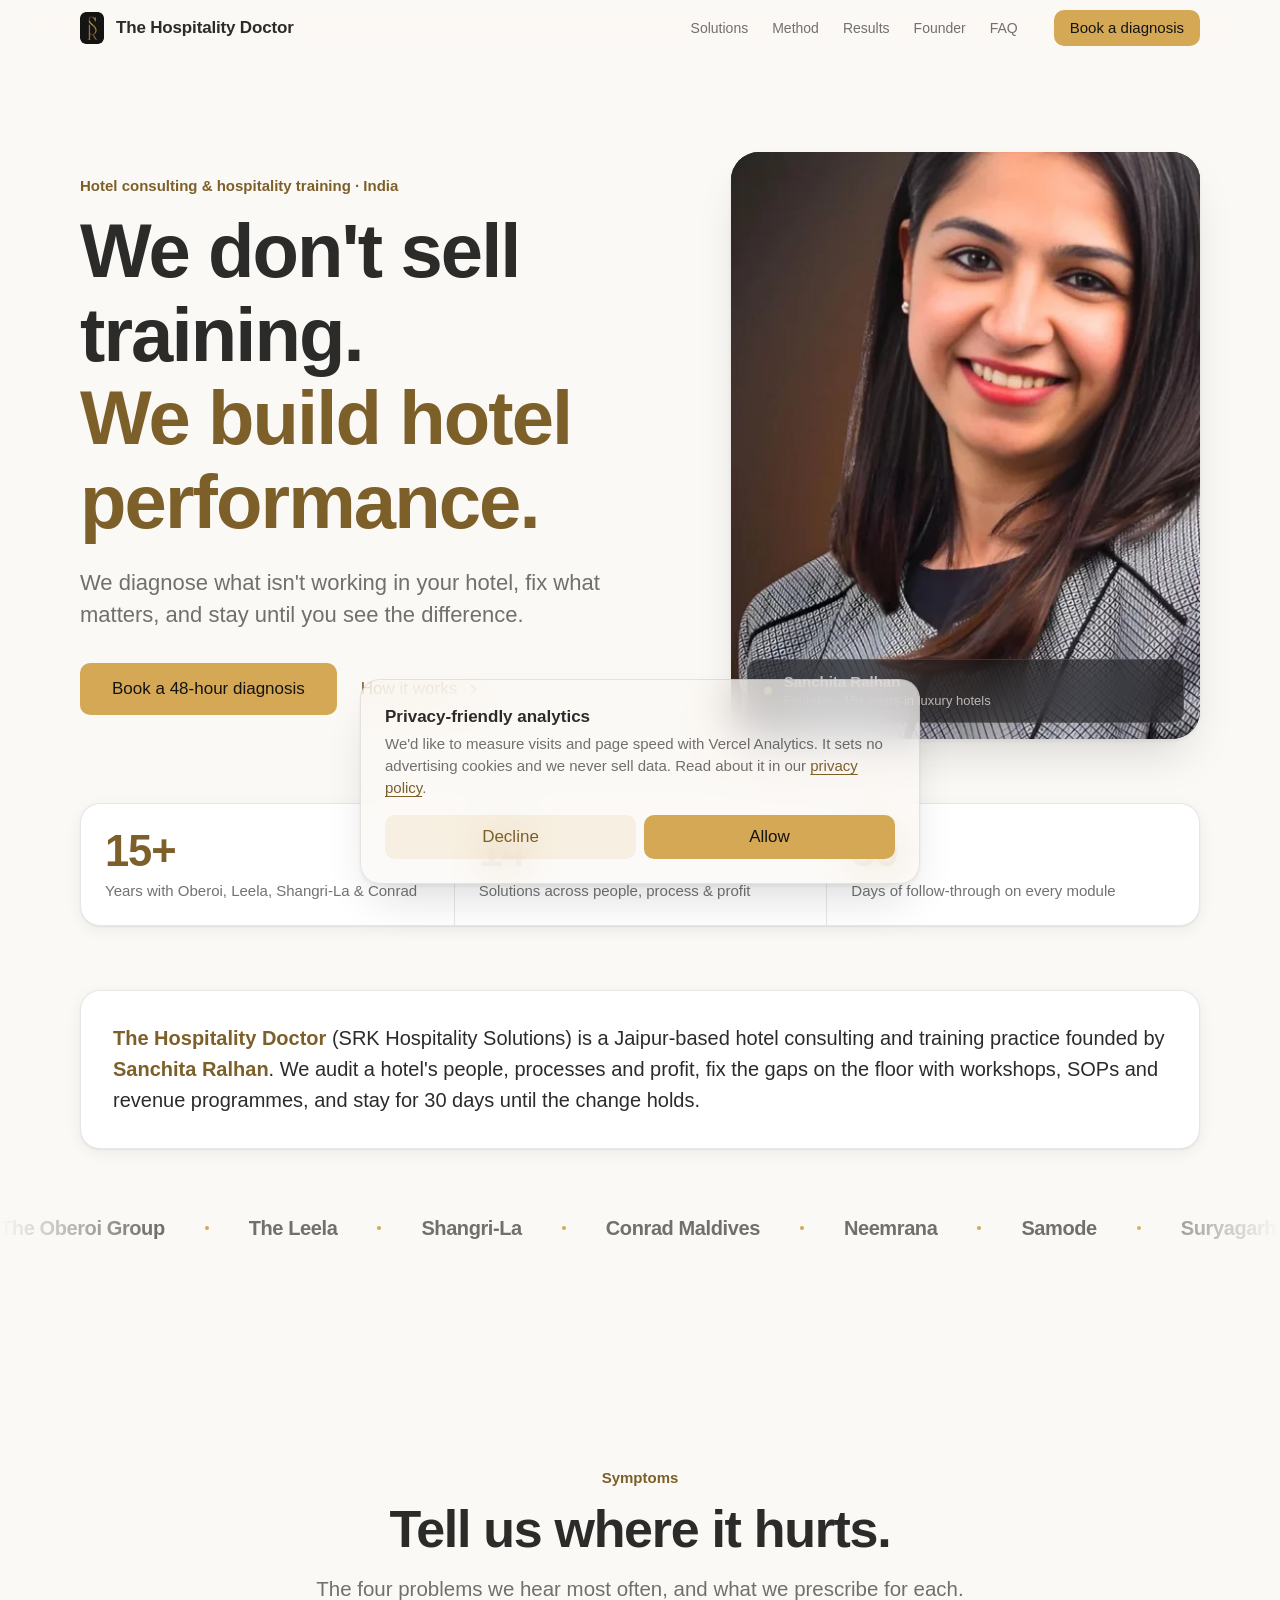
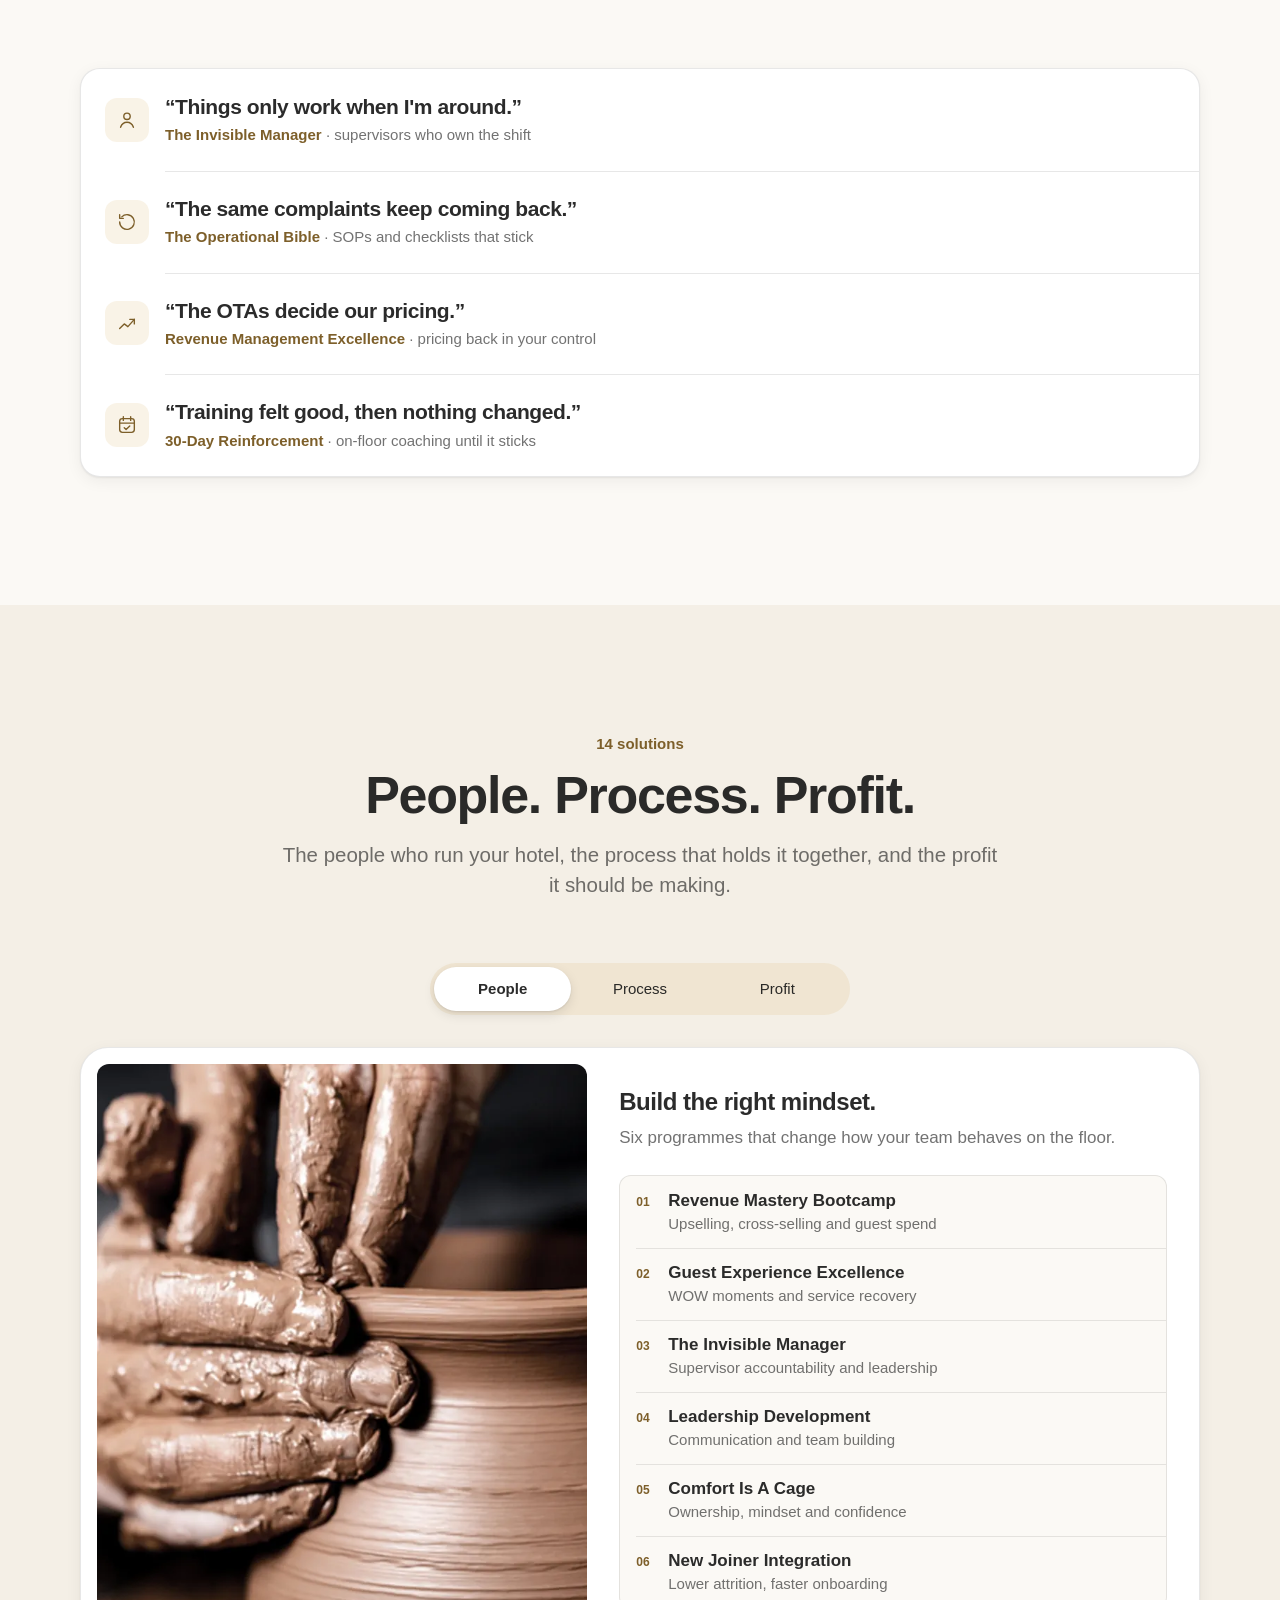
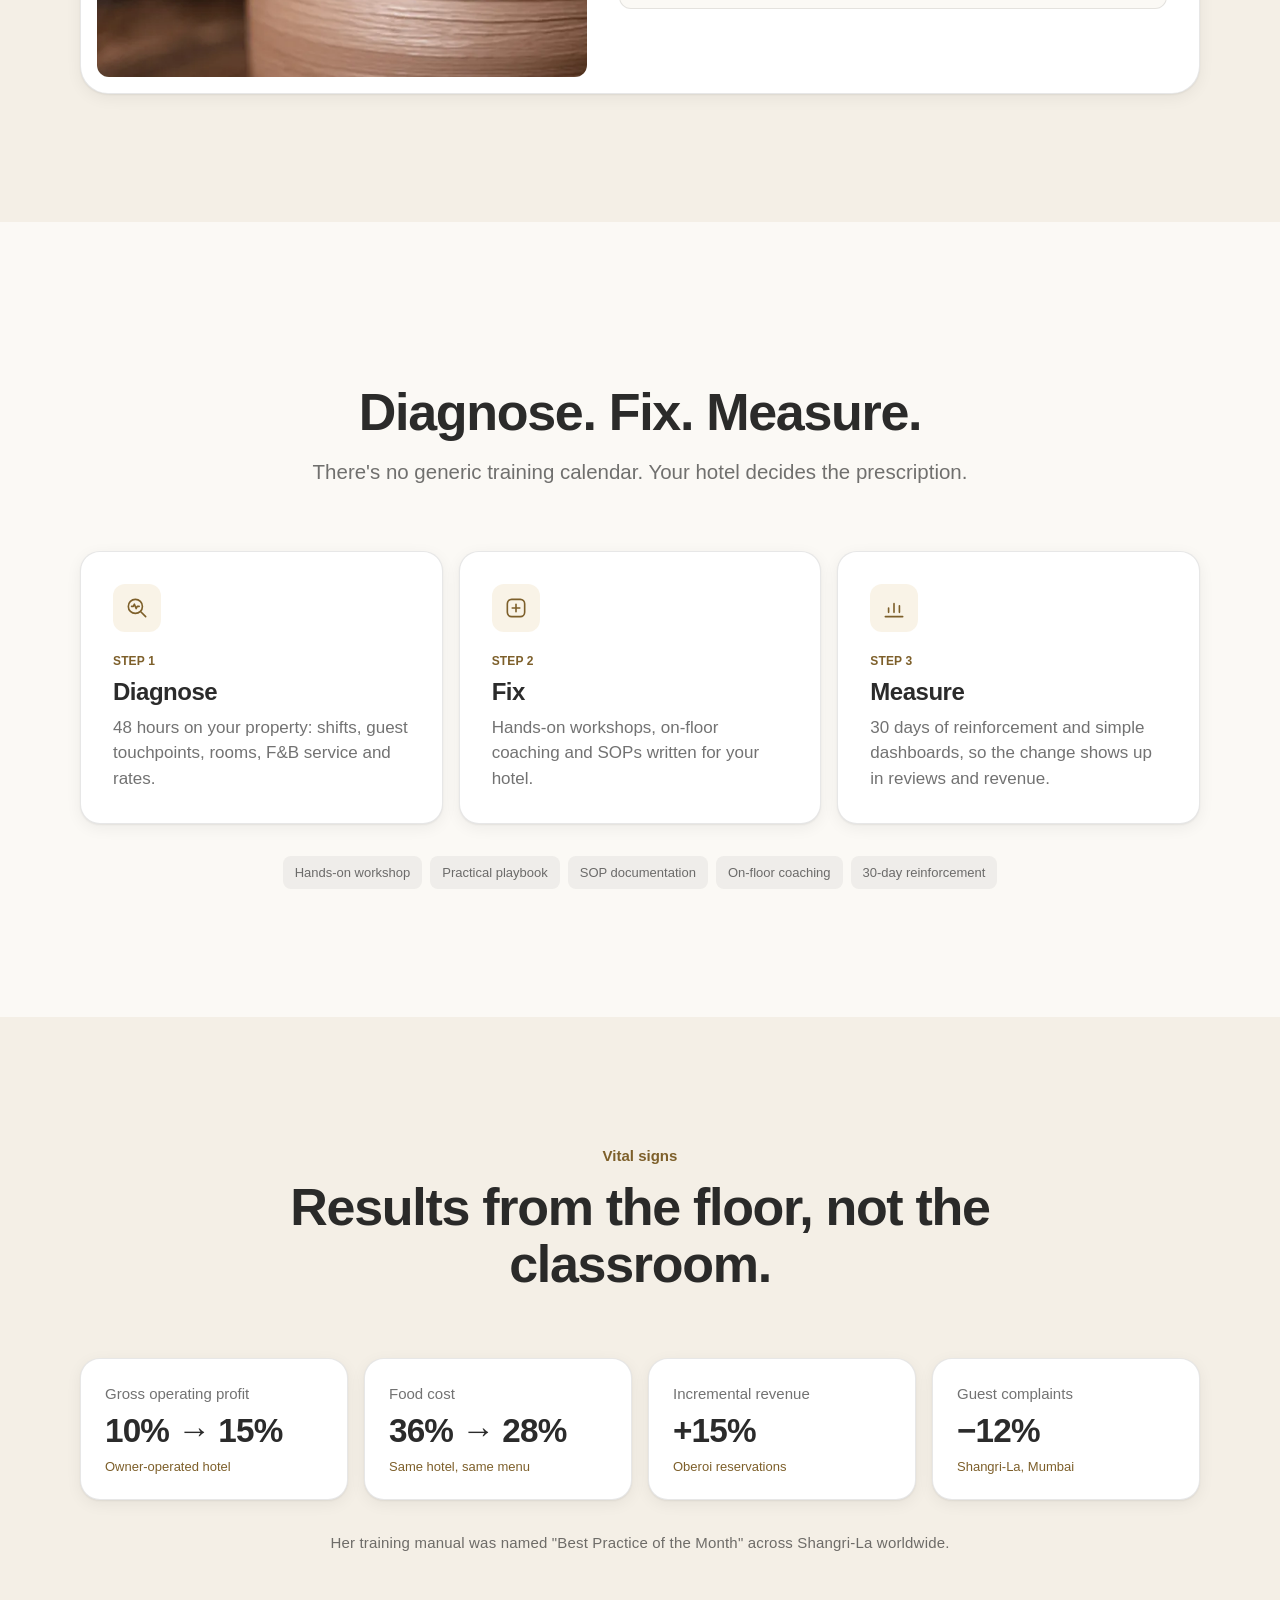
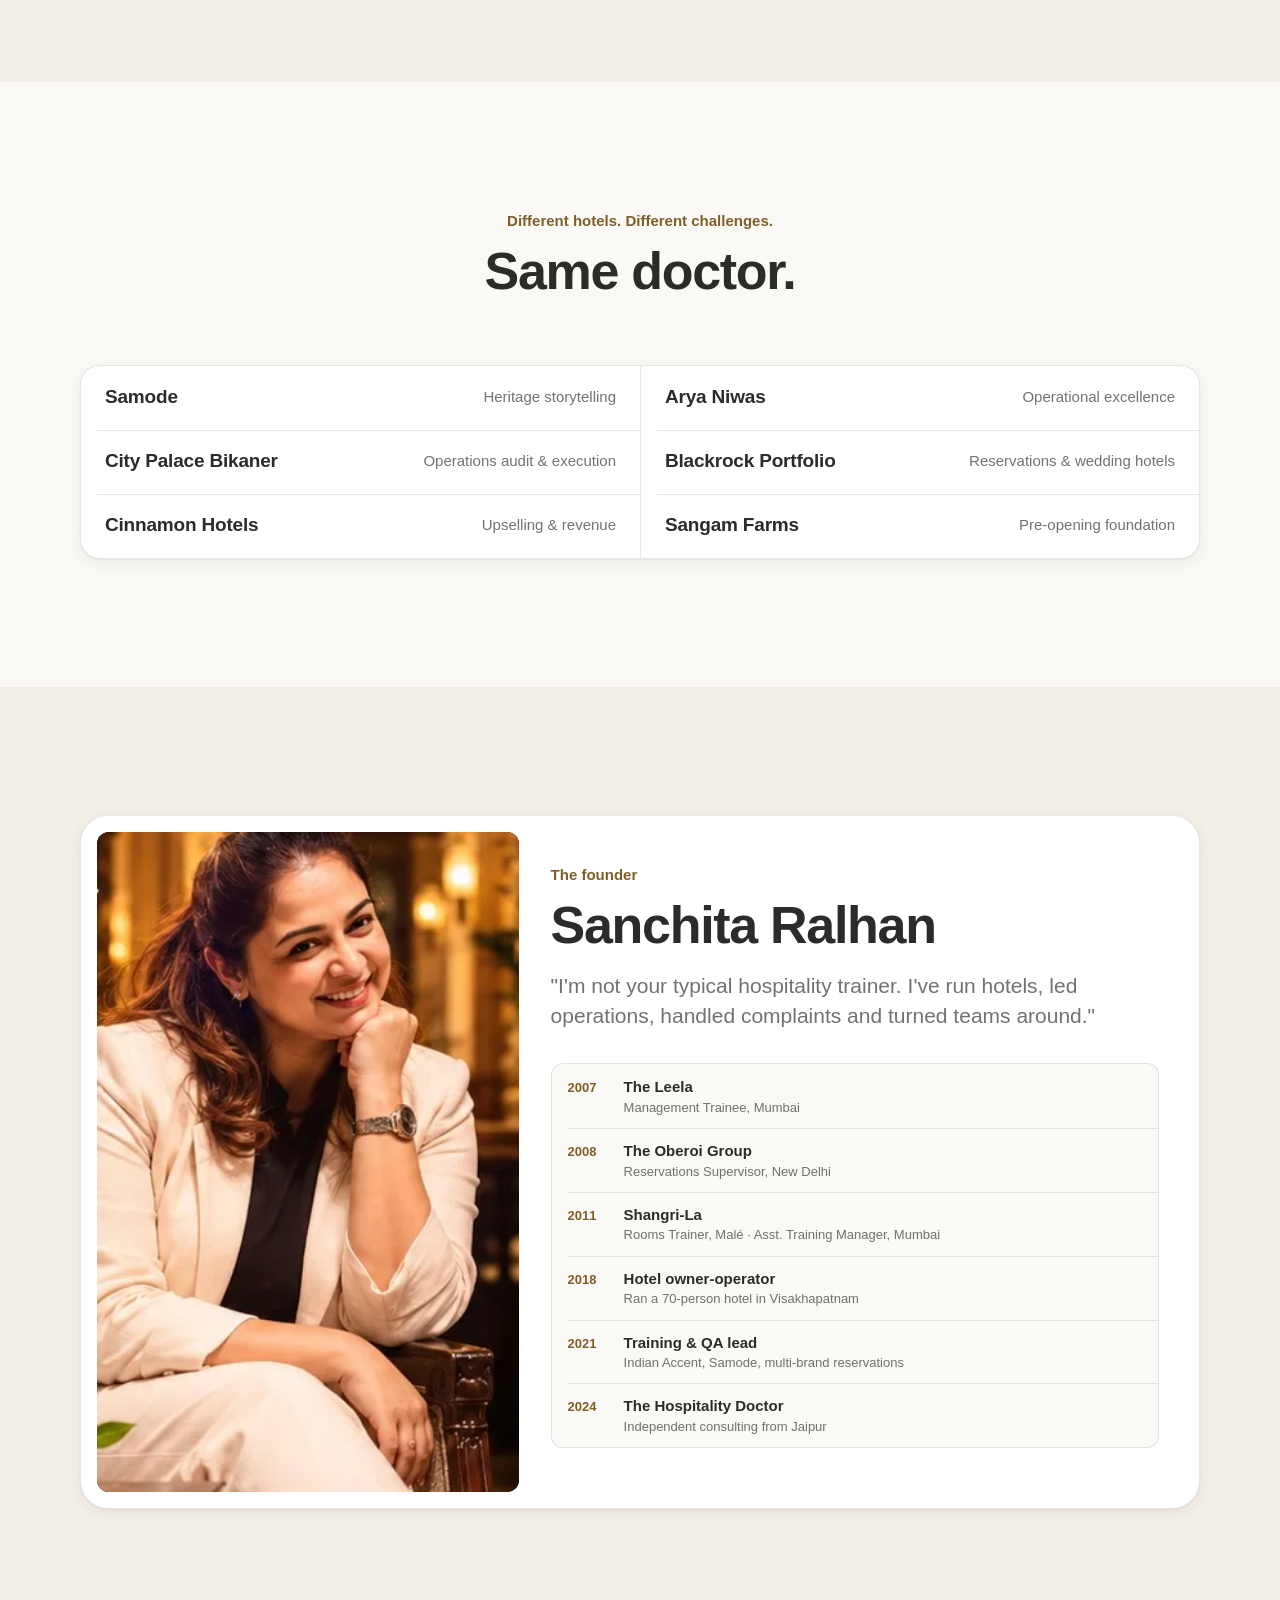
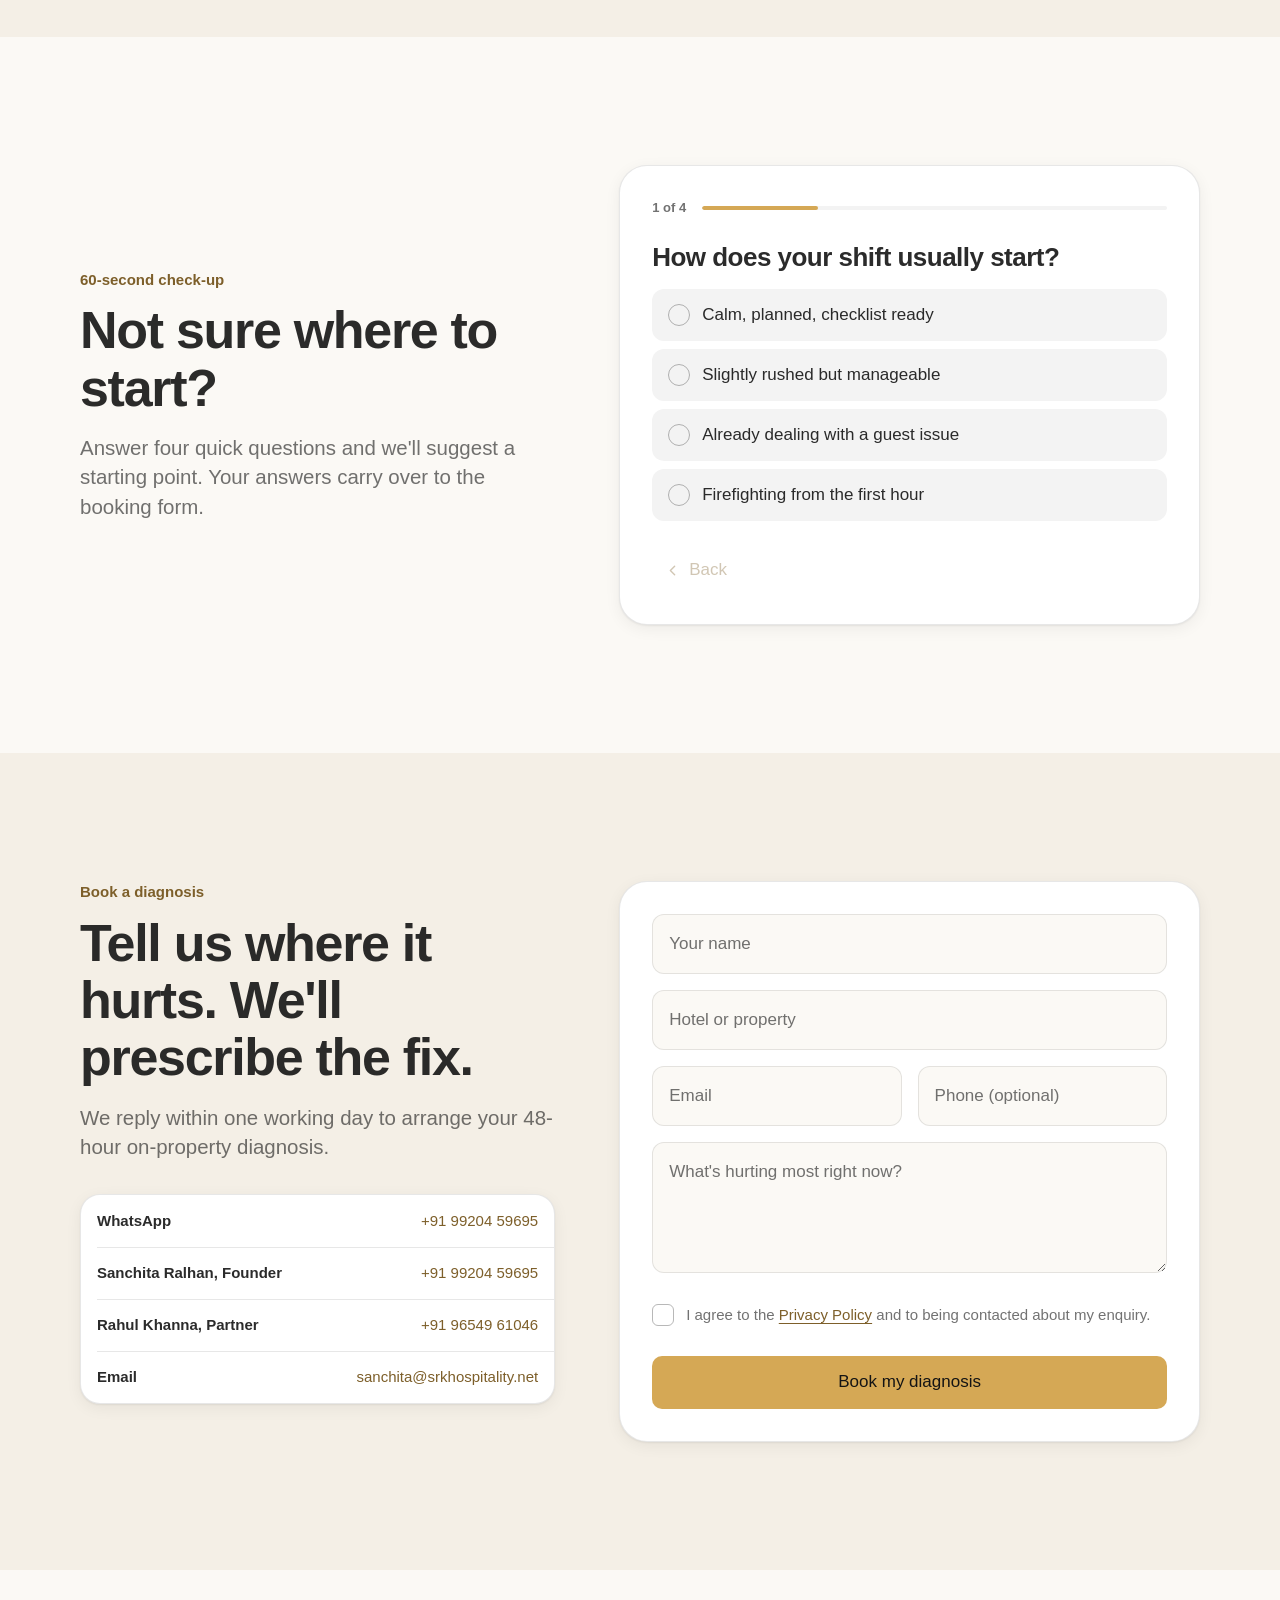
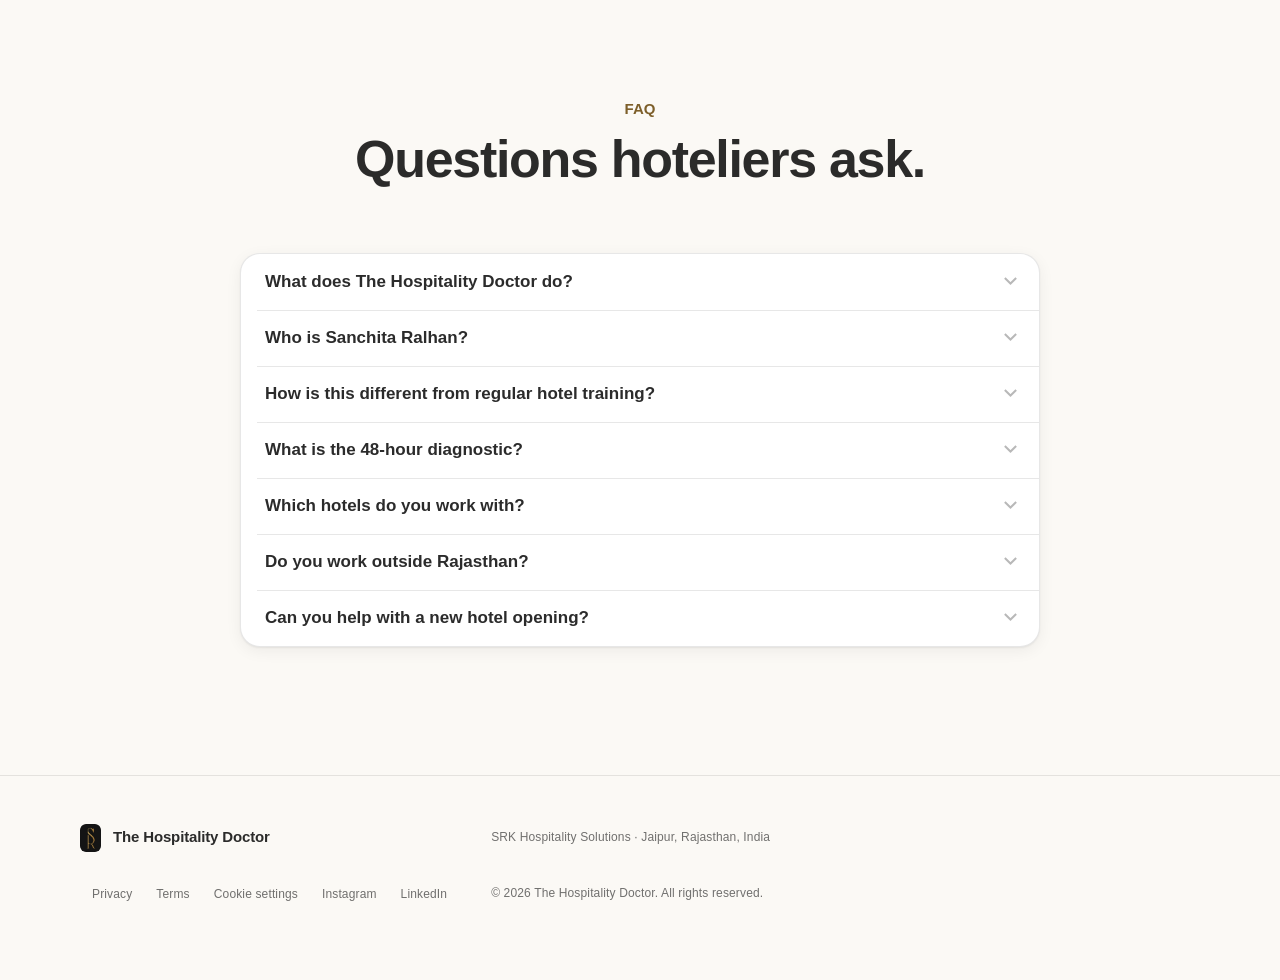
==== commit 562db393: "Redesign on HIG-based brand system; add legal pages, booking API, consent analytics - Brand-mapped s" ====
--- a/index.html
+++ b/index.html
@@ -10,7 +10,10 @@
 <link rel="canonical" href="https://www.srkhospitality.net/">
 <link rel="alternate" hreflang="en-IN" href="https://www.srkhospitality.net/">
 <link rel="alternate" hreflang="x-default" href="https://www.srkhospitality.net/">
-<meta name="theme-color" content="#0b0a08">
+<meta name="color-scheme" content="light dark">
+<meta name="theme-color" content="#FBF9F5" media="(prefers-color-scheme: light)">
+<meta name="theme-color" content="#0C0C0C" media="(prefers-color-scheme: dark)">
+<meta name="format-detection" content="telephone=no">
 <meta name="geo.region" content="IN-RJ">
 <meta name="geo.placename" content="Jaipur">
 <meta name="geo.position" content="26.9124;75.7873">
@@ -31,14 +34,12 @@
 <meta name="twitter:description" content="We diagnose what's not working in your hotel, fix what matters, and stay until you see the difference.">
 <meta name="twitter:image" content="https://www.srkhospitality.net/assets/img/og-image.jpg">
 
-<link rel="icon" href="/favicon.svg" type="image/svg+xml">
+<link rel="icon" href="/favicon.ico" sizes="any">
+<link rel="icon" href="/favicon-32.png" type="image/png" sizes="32x32">
 <link rel="apple-touch-icon" href="/assets/img/apple-touch-icon.png">
 <link rel="manifest" href="/site.webmanifest">
 
-<link rel="preconnect" href="https://fonts.googleapis.com">
-<link rel="preconnect" href="https://fonts.gstatic.com" crossorigin>
-<link href="https://fonts.googleapis.com/css2?family=Cormorant+Garamond:ital,wght@0,500;0,600;0,700;1,500&family=Manrope:wght@400;500;600;700&display=swap" rel="stylesheet">
-<link rel="preload" as="image" href="/assets/img/sanchita-ralhan-portrait.webp" fetchpriority="high">
+<link rel="preload" as="image" href="/assets/img/sanchita-ralhan-portrait-800.webp" imagesrcset="/assets/img/sanchita-ralhan-portrait-480.webp 480w, /assets/img/sanchita-ralhan-portrait-640.webp 640w, /assets/img/sanchita-ralhan-portrait-800.webp 800w" imagesizes="(max-width: 960px) 92vw, 460px" fetchpriority="high">
 <link rel="stylesheet" href="/assets/css/styles.css">
 
 <script type="application/ld+json">
@@ -53,7 +54,7 @@
       "slogan": "Diagnosing Hospitality. Prescribing Excellence.",
       "description": "Hotel consulting and hospitality training firm that diagnoses and fixes hotel performance across people, process and profit through audits, SOPs, on-floor training, upselling and revenue management coaching.",
       "url": "https://www.srkhospitality.net/",
-      "logo": "https://www.srkhospitality.net/assets/img/logo-srk.webp",
+      "logo": "https://www.srkhospitality.net/assets/img/icon-512.png",
       "image": "https://www.srkhospitality.net/assets/img/og-image.jpg",
       "telephone": "+91-99204-59695",
       "email": "sanchita@srkhospitality.net",
@@ -103,7 +104,7 @@
       "alternateName": "Sanchita Kapoor Ralhan",
       "jobTitle": "Founder, The Hospitality Doctor",
       "description": "Hospitality trainer and hotel consultant with 15+ years in luxury hotel operations, training and quality assurance across Oberoi, Leela, Shangri-La, Conrad, Neemrana, Samode and Indian Accent.",
-      "image": "https://www.srkhospitality.net/assets/img/sanchita-ralhan-portrait.webp",
+      "image": "https://www.srkhospitality.net/assets/img/sanchita-ralhan-portrait-800.webp",
       "worksFor": {"@id": "https://www.srkhospitality.net/#business"},
       "homeLocation": {"@type": "Place", "name": "Jaipur, Rajasthan, India"},
       "knowsAbout": ["Hospitality training", "Hotel operations", "Quality assurance", "Upselling", "Guest experience", "Leadership development"],
@@ -156,347 +157,384 @@
 </head>
 <body>
 <a class="skip" href="#main">Skip to content</a>
-<div class="progress" aria-hidden="true"><span></span></div>
-<div class="cursor-glow" aria-hidden="true"></div>
 
 <header class="nav" id="top">
-  <a class="brand" href="/" aria-label="The Hospitality Doctor – home">
-    <img src="/assets/img/logo-srk.webp" alt="" width="34" height="64">
-    <span><b>The Hospitality</b> Doctor</span>
-  </a>
-  <nav aria-label="Primary">
-    <ul class="nav-links">
-      <li><a href="#method">Method</a></li>
-      <li><a href="#solutions">Solutions</a></li>
-      <li><a href="#results">Results</a></li>
-      <li><a href="#founder">Founder</a></li>
-      <li><a href="#faq">FAQ</a></li>
-    </ul>
-  </nav>
-  <a class="btn btn-gold btn-sm magnetic" href="#diagnose">Free diagnosis</a>
-  <button class="burger" aria-label="Open menu" aria-expanded="false" aria-controls="mobile-menu"><span></span><span></span></button>
+  <div class="nav-inner">
+    <a class="brand" href="/" aria-label="The Hospitality Doctor, home">
+      <img src="/assets/img/logo-mark.webp" alt="" width="64" height="120">
+      <span>The Hospitality Doctor</span>
+    </a>
+    <nav class="nav-links" aria-label="Primary">
+      <a href="#solutions">Solutions</a>
+      <a href="#method">Method</a>
+      <a href="#results">Results</a>
+      <a href="#founder">Founder</a>
+      <a href="#faq">FAQ</a>
+    </nav>
+    <a class="btn btn-primary btn-sm nav-cta" href="#book">Book a diagnosis</a>
+    <button class="menu-btn" type="button" aria-label="Menu" aria-expanded="false" aria-controls="menu-sheet">
+      <svg viewBox="0 0 24 24" aria-hidden="true"><path d="M4 8h16M4 16h16"/></svg>
+    </button>
+  </div>
 </header>
-<div class="mobile-menu" id="mobile-menu" hidden>
-  <a href="#method">Method</a><a href="#solutions">Solutions</a><a href="#results">Results</a><a href="#founder">Founder</a><a href="#faq">FAQ</a><a href="#diagnose" class="btn btn-gold">Free diagnosis</a>
+
+<div class="sheet-backdrop" id="menu-sheet" hidden>
+  <div class="sheet" role="dialog" aria-modal="true" aria-label="Menu">
+    <span class="grabber" aria-hidden="true"></span>
+    <nav class="list" aria-label="Mobile">
+      <a href="#solutions">Solutions</a>
+      <a href="#method">Method</a>
+      <a href="#results">Results</a>
+      <a href="#founder">Founder</a>
+      <a href="#faq">FAQ</a>
+    </nav>
+    <a class="btn btn-primary btn-block" href="#book">Book a 48-hour diagnosis</a>
+  </div>
 </div>
 
 <main id="main">
 
 <!-- HERO -->
 <section class="hero" aria-labelledby="hero-title">
-  <canvas class="particles" aria-hidden="true"></canvas>
-  <div class="hero-grid wrap">
+  <div class="wrap hero-grid">
     <div class="hero-copy">
-      <p class="eyebrow reveal"><span class="pulse-dot"></span>Hotel consulting &amp; hospitality training · India</p>
-      <h1 id="hero-title" class="reveal split">We don't sell training.<br><em>We build hotel performance.</em></h1>
-      <p class="lead reveal">We diagnose what's not working in your hotel, fix what matters and stay until you see the difference. People. Process. Profit.</p>
-      <div class="hero-cta reveal">
-        <a class="btn btn-gold magnetic" href="#diagnose">Give us 48 hours <svg viewBox="0 0 24 24" aria-hidden="true"><path d="M5 12h14M13 6l6 6-6 6"/></svg></a>
-        <a class="btn btn-ghost" href="#solutions">See the 14 solutions</a>
-      </div>
-      <ul class="hero-stats reveal" aria-label="Key facts">
-        <li><b data-count="15" data-suffix="+">15+</b><span>years in luxury hotels</span></li>
-        <li><b data-count="14">14</b><span>hotel solutions</span></li>
-        <li><b data-count="30">30</b><span>days of follow-through</span></li>
-      </ul>
-    </div>
-
-    <div class="hero-visual" aria-hidden="true">
-      <div class="orbit o1"></div><div class="orbit o2"></div><div class="orbit o3"><i></i></div>
-      <div class="arch">
-        <img src="/assets/img/sanchita-ralhan-portrait.webp" alt="" width="634" height="1350" fetchpriority="high">
-      </div>
-      <svg class="ecg" viewBox="0 0 600 120" preserveAspectRatio="none"><path d="M0 60 H170 L190 60 L205 20 L222 104 L240 8 L258 84 L272 60 H600"/></svg>
-      <div class="vital v1 float"><small>Guest delight</small><b>+7%</b><svg viewBox="0 0 60 20"><path d="M0 16 L12 12 L24 14 L36 6 L48 8 L60 2"/></svg></div>
-      <div class="vital v2 float"><small>Food cost</small><b>36% → 28%</b></div>
-      <div class="vital v3 float"><small>Diagnosis</small><b>Prescribed ✓</b></div>
-    </div>
-  </div>
-  <a class="scroll-cue" href="#answer" aria-label="Scroll to learn more"><span></span></a>
-</section>
-
-<!-- ANSWER BLOCK (GEO) -->
-<section id="answer" class="answer wrap reveal" aria-label="The Hospitality Doctor at a glance">
-  <p><strong>The Hospitality Doctor</strong> (SRK Hospitality Solutions) is a Jaipur-based hotel consulting and training firm founded by <strong>Sanchita Ralhan</strong>. It audits a hotel's people, processes and profit levers, then fixes the gaps on the floor with workshops, SOPs, upselling and revenue programmes, with <strong>30 days of follow-through</strong> on every module.</p>
-</section>
-
-<!-- BRANDS MARQUEE -->
-<section class="marquee" aria-label="Brands in Sanchita Ralhan's career">
-  <p class="marquee-label">A career shaped at</p>
-  <div class="marquee-track">
-    <ul>
-      <li>The Oberoi Group</li><li>The Leela</li><li>Shangri-La</li><li>Conrad Maldives</li><li>Neemrana</li><li>Samode</li><li>Suryagarh</li><li>Indian Accent</li>
+      <p class="eyebrow reveal">Hotel consulting &amp; hospitality training · India</p>
+      <h1 id="hero-title" class="large-title reveal">We don't sell training. <span class="accent">We build hotel performance.</span></h1>
+      <p class="hero-sub reveal">We diagnose what isn't working in your hotel, fix what matters, and stay until you see the difference.</p>
+      <div class="actions reveal">
+        <a class="btn btn-primary btn-lg" href="#book">Book a 48-hour diagnosis</a>
+        <a class="btn btn-plain" href="#method">How it works <svg class="chev" viewBox="0 0 24 24" aria-hidden="true"><path d="M9 6l6 6-6 6"/></svg></a>
+      </div>
+    </div>
+    <figure class="hero-media reveal">
+      <picture>
+        <img src="/assets/img/sanchita-ralhan-portrait-800.webp" srcset="/assets/img/sanchita-ralhan-portrait-480.webp 480w, /assets/img/sanchita-ralhan-portrait-640.webp 640w, /assets/img/sanchita-ralhan-portrait-800.webp 800w" sizes="(max-width: 960px) 92vw, 460px" alt="Portrait of Sanchita Ralhan, founder of The Hospitality Doctor" width="800" height="1000" fetchpriority="high">
+      </picture>
+      <figcaption class="glass-chip">
+        <span class="chip-dot" aria-hidden="true"></span>
+        <span><b>Sanchita Ralhan</b>Founder · 15+ years in luxury hotels</span>
+      </figcaption>
+    </figure>
+  </div>
+
+  <div class="wrap">
+    <ul class="stat-group reveal" aria-label="Key facts">
+      <li><b data-count="15" data-suffix="+">15+</b><span>Years with Oberoi, Leela, Shangri-La &amp; Conrad</span></li>
+      <li><b data-count="14">14</b><span>Solutions across people, process &amp; profit</span></li>
+      <li><b data-count="30">30</b><span>Days of follow-through on every module</span></li>
     </ul>
-    <ul aria-hidden="true">
-      <li>The Oberoi Group</li><li>The Leela</li><li>Shangri-La</li><li>Conrad Maldives</li><li>Neemrana</li><li>Samode</li><li>Suryagarh</li><li>Indian Accent</li>
+  </div>
+</section>
+
+<!-- ANSWER (GEO) -->
+<section id="answer" class="section-tight" aria-label="About The Hospitality Doctor">
+  <div class="wrap">
+    <div class="card answer reveal">
+      <p><strong>The Hospitality Doctor</strong> (SRK Hospitality Solutions) is a Jaipur-based hotel consulting and training practice founded by <strong>Sanchita Ralhan</strong>. We audit a hotel's people, processes and profit, fix the gaps on the floor with workshops, SOPs and revenue programmes, and stay for 30 days until the change holds.</p>
+    </div>
+  </div>
+  <div class="marquee" aria-label="Brands in the founder's career">
+    <div class="marquee-track">
+      <ul><li>The Oberoi Group</li><li>The Leela</li><li>Shangri-La</li><li>Conrad Maldives</li><li>Neemrana</li><li>Samode</li><li>Suryagarh</li><li>Indian Accent</li></ul>
+      <ul aria-hidden="true"><li>The Oberoi Group</li><li>The Leela</li><li>Shangri-La</li><li>Conrad Maldives</li><li>Neemrana</li><li>Samode</li><li>Suryagarh</li><li>Indian Accent</li></ul>
+    </div>
+  </div>
+</section>
+
+<!-- SYMPTOMS -->
+<section class="section" id="symptoms" aria-labelledby="sym-title">
+  <div class="wrap">
+    <header class="sec-head">
+      <p class="eyebrow reveal">Symptoms</p>
+      <h2 id="sym-title" class="title-1 reveal">Tell us where it hurts.</h2>
+      <p class="sec-sub reveal">The four problems we hear most often, and what we prescribe for each.</p>
+    </header>
+    <ul class="grouped rx-list reveal">
+      <li><span class="ico" aria-hidden="true"><svg viewBox="0 0 24 24"><circle cx="12" cy="8" r="3.5"/><path d="M5 20c1.2-3.6 4-5.5 7-5.5s5.8 1.9 7 5.5"/></svg></span><div><q>Things only work when I'm around.</q><p><b>The Invisible Manager</b> · supervisors who own the shift</p></div></li>
+      <li><span class="ico" aria-hidden="true"><svg viewBox="0 0 24 24"><path d="M4 12a8 8 0 1 0 2.3-5.6"/><path d="M4 4v4h4"/></svg></span><div><q>The same complaints keep coming back.</q><p><b>The Operational Bible</b> · SOPs and checklists that stick</p></div></li>
+      <li><span class="ico" aria-hidden="true"><svg viewBox="0 0 24 24"><path d="M4 18l5-5 4 3 7-8"/><path d="M15 8h5v5"/></svg></span><div><q>The OTAs decide our pricing.</q><p><b>Revenue Management Excellence</b> · pricing back in your control</p></div></li>
+      <li><span class="ico" aria-hidden="true"><svg viewBox="0 0 24 24"><rect x="4" y="5" width="16" height="15" rx="3"/><path d="M8 3v4M16 3v4M4 10h16M9 15l2 2 4-4"/></svg></span><div><q>Training felt good, then nothing changed.</q><p><b>30-Day Reinforcement</b> · on-floor coaching until it sticks</p></div></li>
     </ul>
   </div>
 </section>
 
-<!-- SYMPTOMS -->
-<section class="section wrap" id="symptoms" aria-labelledby="sym-title">
-  <header class="sec-head">
-    <p class="eyebrow reveal">Symptoms</p>
-    <h2 id="sym-title" class="reveal">Tell us where it hurts.</h2>
-    <p class="reveal muted">Tap a symptom to see the prescription.</p>
-  </header>
-  <div class="symptoms">
-    <button class="flip reveal" type="button" aria-pressed="false">
-      <span class="face front"><i class="sym-ico">01</i><q>Things only work when I'm around.</q><small>Tap for prescription</small></span>
-      <span class="face back"><i>Rx</i><b>The Invisible Manager</b>Supervisor accountability so the hotel runs without you on the floor.</span>
-    </button>
-    <button class="flip reveal" type="button" aria-pressed="false">
-      <span class="face front"><i class="sym-ico">02</i><q>The same complaints keep repeating.</q><small>Tap for prescription</small></span>
-      <span class="face back"><i>Rx</i><b>The Operational Bible</b>SOPs, checklists and job descriptions your team actually follows.</span>
-    </button>
-    <button class="flip reveal" type="button" aria-pressed="false">
-      <span class="face front"><i class="sym-ico">03</i><q>OTAs decide our pricing.</q><small>Tap for prescription</small></span>
-      <span class="face back"><i>Rx</i><b>Revenue Management Excellence</b>Pricing, distribution and forecasting you control.</span>
-    </button>
-    <button class="flip reveal" type="button" aria-pressed="false">
-      <span class="face front"><i class="sym-ico">04</i><q>Training felt good, then nothing changed.</q><small>Tap for prescription</small></span>
-      <span class="face back"><i>Rx</i><b>30-Day Reinforcement</b>On-floor coaching after every workshop, until it sticks.</span>
-    </button>
+<!-- SOLUTIONS -->
+<section class="section surface" id="solutions" aria-labelledby="sol-title">
+  <div class="wrap">
+    <header class="sec-head">
+      <p class="eyebrow reveal">14 solutions</p>
+      <h2 id="sol-title" class="title-1 reveal">People. Process. Profit.</h2>
+      <p class="sec-sub reveal">The people who run your hotel, the process that holds it together, and the profit it should be making.</p>
+    </header>
+
+    <div class="segmented reveal" role="tablist" aria-label="Solution areas">
+      <span class="seg-thumb" aria-hidden="true"></span>
+      <button role="tab" id="tab-people" aria-controls="panel-people" aria-selected="true">People</button>
+      <button role="tab" id="tab-process" aria-controls="panel-process" aria-selected="false" tabindex="-1">Process</button>
+      <button role="tab" id="tab-profit" aria-controls="panel-profit" aria-selected="false" tabindex="-1">Profit</button>
+    </div>
+
+    <div class="panel card" id="panel-people" role="tabpanel" aria-labelledby="tab-people">
+      <div class="panel-media"><img src="/assets/img/pillar-people.webp" srcset="/assets/img/pillar-people-400.webp 400w, /assets/img/pillar-people.webp 700w" sizes="(max-width: 860px) 92vw, 440px" alt="Hands shaping clay on a potter's wheel, representing team development" loading="lazy" width="700" height="875"></div>
+      <div class="panel-body">
+        <h3 class="title-2">Build the right mindset.</h3>
+        <p class="secondary">Six programmes that change how your team behaves on the floor.</p>
+        <ol class="grouped svc">
+          <li><b>Revenue Mastery Bootcamp</b><span>Upselling, cross-selling and guest spend</span></li>
+          <li><b>Guest Experience Excellence</b><span>WOW moments and service recovery</span></li>
+          <li><b>The Invisible Manager</b><span>Supervisor accountability and leadership</span></li>
+          <li><b>Leadership Development</b><span>Communication and team building</span></li>
+          <li><b>Comfort Is A Cage</b><span>Ownership, mindset and confidence</span></li>
+          <li><b>New Joiner Integration</b><span>Lower attrition, faster onboarding</span></li>
+        </ol>
+      </div>
+    </div>
+    <div class="panel card" id="panel-process" role="tabpanel" aria-labelledby="tab-process" hidden>
+      <div class="panel-media"><img src="/assets/img/pillar-process.webp" srcset="/assets/img/pillar-process-400.webp 400w, /assets/img/pillar-process.webp 700w" sizes="(max-width: 860px) 92vw, 440px" alt="Precision watch movement, representing hotel operating systems" loading="lazy" width="700" height="875"></div>
+      <div class="panel-body">
+        <h3 class="title-2">Build strong systems.</h3>
+        <p class="secondary">Five ways to make operations consistent, even on the busiest day.</p>
+        <ol class="grouped svc" start="7">
+          <li><b>The Operational Bible</b><span>SOPs, job descriptions and checklists</span></li>
+          <li><b>Peak Hour Perfection</b><span>Task allocation and service flow</span></li>
+          <li><b>Pre-Opening Support</b><span>Systems, training and readiness</span></li>
+          <li><b>Weddings &amp; MICE Excellence</b><span>Banquet and event service</span></li>
+          <li><b>Airport Lounge Experience</b><span>High-volume service excellence</span></li>
+        </ol>
+      </div>
+    </div>
+    <div class="panel card" id="panel-profit" role="tabpanel" aria-labelledby="tab-profit" hidden>
+      <div class="panel-media"><img src="/assets/img/pillar-profit.webp" srcset="/assets/img/pillar-profit-400.webp 400w, /assets/img/pillar-profit.webp 700w" sizes="(max-width: 860px) 92vw, 440px" alt="Hand moving a chess piece, representing revenue strategy" loading="lazy" width="700" height="875"></div>
+      <div class="panel-body">
+        <h3 class="title-2">Improve performance.</h3>
+        <p class="secondary">Three services that turn enquiries, rooms and guests into their full value.</p>
+        <ol class="grouped svc" start="12">
+          <li><b>Revenue Management Excellence</b><span>Pricing, distribution and forecasting</span></li>
+          <li><b>MIS &amp; Dashboards</b><span>Reporting and performance tracking</span></li>
+          <li><b>Hotel Leasing &amp; Management</b><span>End-to-end operational oversight</span></li>
+        </ol>
+      </div>
+    </div>
   </div>
 </section>
 
 <!-- METHOD -->
-<section class="section method" id="method" aria-labelledby="method-title">
+<section class="section" id="method" aria-labelledby="method-title">
   <div class="wrap">
     <header class="sec-head">
       <p class="eyebrow reveal">The SRK Method</p>
-      <h2 id="method-title" class="reveal">Diagnose. Fix. Measure.</h2>
-      <p class="reveal muted">No generic training calendar. The hotel decides the prescription.</p>
-    </header>
-    <div class="steps-wrap">
-    <svg class="steps-line" viewBox="0 0 1000 40" preserveAspectRatio="none" aria-hidden="true"><path d="M0 20 H1000"/></svg>
+      <h2 id="method-title" class="title-1 reveal">Diagnose. Fix. Measure.</h2>
+      <p class="sec-sub reveal">There's no generic training calendar. Your hotel decides the prescription.</p>
+    </header>
     <ol class="steps">
-      <li class="step reveal">
-        <div class="step-ico"><svg viewBox="0 0 48 48" aria-hidden="true"><circle cx="21" cy="21" r="12"/><path d="M30 30l10 10"/><path class="beat" d="M13 21h4l2-5 3 10 2-5h4"/></svg></div>
-        <h3><span>01</span> Diagnose</h3>
-        <p>48 hours on your property. Shifts, touchpoints, rooms, service, rates.</p>
+      <li class="card step reveal">
+        <span class="step-ico" aria-hidden="true"><svg viewBox="0 0 24 24"><circle cx="10.5" cy="10.5" r="6.5"/><path d="M15.5 15.5L20 20"/><path d="M7 10.5h1.6l1-2 1.6 4 1-2H14"/></svg></span>
+        <span class="step-n">Step 1</span>
+        <h3 class="title-2">Diagnose</h3>
+        <p class="secondary">48 hours on your property: shifts, guest touchpoints, rooms, F&amp;B service and rates.</p>
       </li>
-      <li class="step reveal">
-        <div class="step-ico"><svg viewBox="0 0 48 48" aria-hidden="true"><rect x="9" y="10" width="30" height="30" rx="4"/><path d="M24 17v16M16 25h16"/></svg></div>
-        <h3><span>02</span> Fix</h3>
-        <p>Hands-on workshops, on-floor coaching and SOPs built for your hotel.</p>
+      <li class="card step reveal">
+        <span class="step-ico" aria-hidden="true"><svg viewBox="0 0 24 24"><rect x="4" y="4" width="16" height="16" rx="4"/><path d="M12 8.5v7M8.5 12h7"/></svg></span>
+        <span class="step-n">Step 2</span>
+        <h3 class="title-2">Fix</h3>
+        <p class="secondary">Hands-on workshops, on-floor coaching and SOPs written for your hotel.</p>
       </li>
-      <li class="step reveal">
-        <div class="step-ico"><svg viewBox="0 0 48 48" aria-hidden="true"><path d="M8 38h32"/><path class="bars" d="M14 34V26M22 34V18M30 34V22M38 34V12"/></svg></div>
-        <h3><span>03</span> Measure</h3>
-        <p>30 days of reinforcement and dashboards so results show up in reviews and revenue.</p>
+      <li class="card step reveal">
+        <span class="step-ico" aria-hidden="true"><svg viewBox="0 0 24 24"><path d="M4 20h16"/><path d="M7 16v-4M12 16V8M17 16v-6"/></svg></span>
+        <span class="step-n">Step 3</span>
+        <h3 class="title-2">Measure</h3>
+        <p class="secondary">30 days of reinforcement and simple dashboards, so the change shows up in reviews and revenue.</p>
       </li>
     </ol>
-    </div>
-    <ul class="deliverables reveal" aria-label="Included in every module">
+    <ul class="badges reveal" aria-label="Included in every module">
       <li>Hands-on workshop</li><li>Practical playbook</li><li>SOP documentation</li><li>On-floor coaching</li><li>30-day reinforcement</li>
     </ul>
   </div>
 </section>
 
-<!-- SOLUTIONS -->
-<section class="section wrap" id="solutions" aria-labelledby="sol-title">
-  <header class="sec-head">
-    <p class="eyebrow reveal">14 Solutions</p>
-    <h2 id="sol-title" class="reveal">People. Process. Profit.</h2>
-    <p class="reveal muted">The way we think about every property: who runs it, what holds it together, and what it should be earning.</p>
-  </header>
-
-  <div class="tabs reveal" role="tablist" aria-label="Solution pillars">
-    <button role="tab" id="tab-people" aria-controls="panel-people" aria-selected="true">People <small>6</small></button>
-    <button role="tab" id="tab-process" aria-controls="panel-process" aria-selected="false" tabindex="-1">Process <small>5</small></button>
-    <button role="tab" id="tab-profit" aria-controls="panel-profit" aria-selected="false" tabindex="-1">Profit <small>3</small></button>
-    <span class="tab-ink" aria-hidden="true"></span>
-  </div>
-
-  <div class="panel" id="panel-people" role="tabpanel" aria-labelledby="tab-people">
-    <article class="card tilt"><span class="num">01</span><h3>Revenue Mastery Bootcamp</h3><p>Upselling, cross-selling and guest spend.</p></article>
-    <article class="card tilt"><span class="num">02</span><h3>Guest Experience Excellence</h3><p>WOW moments and service recovery.</p></article>
-    <article class="card tilt"><span class="num">03</span><h3>The Invisible Manager</h3><p>Supervisor accountability and leadership.</p></article>
-    <article class="card tilt"><span class="num">04</span><h3>Leadership Development</h3><p>Communication and team building.</p></article>
-    <article class="card tilt"><span class="num">05</span><h3>Comfort Is A Cage</h3><p>Ownership, mindset and confidence.</p></article>
-    <article class="card tilt"><span class="num">06</span><h3>New Joiner Integration</h3><p>Lower attrition, faster integration.</p></article>
-  </div>
-  <div class="panel" id="panel-process" role="tabpanel" aria-labelledby="tab-process" hidden>
-    <article class="card tilt card-img"><img src="/assets/img/process-gears.webp" alt="Watch mechanism representing hotel operating systems" loading="lazy" width="700" height="660"><span class="num">07</span><h3>The Operational Bible</h3><p>SOPs, job descriptions and checklists.</p></article>
-    <article class="card tilt"><span class="num">08</span><h3>Peak Hour Perfection</h3><p>Task allocation and service flow.</p></article>
-    <article class="card tilt"><span class="num">09</span><h3>Pre-Opening Support</h3><p>Systems, training and readiness.</p></article>
-    <article class="card tilt"><span class="num">10</span><h3>Weddings &amp; MICE Excellence</h3><p>Banquet and event service.</p></article>
-    <article class="card tilt"><span class="num">11</span><h3>Airport Lounge Experience</h3><p>High-volume service excellence.</p></article>
-  </div>
-  <div class="panel" id="panel-profit" role="tabpanel" aria-labelledby="tab-profit" hidden>
-    <article class="card tilt card-chart"><svg class="mini-chart" viewBox="0 0 120 60" aria-hidden="true"><path d="M4 52 L28 40 L50 44 L72 26 L94 30 L116 8"/></svg><span class="num">12</span><h3>Revenue Management Excellence</h3><p>Pricing, distribution and forecasting.</p></article>
-    <article class="card tilt card-img"><img src="/assets/img/audit-blueprint.webp" alt="Magnifying glass over a report representing hotel MIS" loading="lazy" width="540" height="770"><span class="num">13</span><h3>MIS &amp; Dashboards</h3><p>Reporting and performance tracking.</p></article>
-    <article class="card tilt"><span class="num">14</span><h3>Hotel Leasing &amp; Management</h3><p>End-to-end operational oversight.</p></article>
-  </div>
-</section>
-
 <!-- RESULTS -->
-<section class="section results" id="results" aria-labelledby="res-title">
+<section class="section surface results" id="results" aria-labelledby="res-title">
   <div class="wrap">
     <header class="sec-head">
       <p class="eyebrow reveal">Vital signs</p>
-      <h2 id="res-title" class="reveal">Results from the floor, not the classroom.</h2>
-    </header>
-    <div class="vitals-grid">
-      <figure class="metric reveal">
-        <svg class="ring" viewBox="0 0 120 120" aria-hidden="true"><circle cx="60" cy="60" r="52"/><circle class="ring-fg" cx="60" cy="60" r="52" style="--p:.5"/></svg>
-        <b><span data-count="50">50</span>%</b>
-        <figcaption>GOP growth: 10% → 15% at an owner-run hotel</figcaption>
-      </figure>
-      <figure class="metric reveal">
-        <svg class="ring" viewBox="0 0 120 120" aria-hidden="true"><circle cx="60" cy="60" r="52"/><circle class="ring-fg" cx="60" cy="60" r="52" style="--p:.22"/></svg>
-        <b>−<span data-count="8">8</span>&nbsp;pts</b>
-        <figcaption>Food cost cut from 36% to 28%</figcaption>
-      </figure>
-      <figure class="metric reveal">
-        <svg class="ring" viewBox="0 0 120 120" aria-hidden="true"><circle cx="60" cy="60" r="52"/><circle class="ring-fg" cx="60" cy="60" r="52" style="--p:.15"/></svg>
-        <b>+<span data-count="15">15</span>%</b>
-        <figcaption>Incremental reservations revenue at Oberoi</figcaption>
-      </figure>
-      <figure class="metric reveal">
-        <svg class="ring" viewBox="0 0 120 120" aria-hidden="true"><circle cx="60" cy="60" r="52"/><circle class="ring-fg" cx="60" cy="60" r="52" style="--p:.12"/></svg>
-        <b>−<span data-count="12">12</span>%</b>
-        <figcaption>Guest complaints at Shangri-La Mumbai</figcaption>
-      </figure>
-    </div>
-    <p class="award reveal"><span>★</span> Training manual named <em>"Best Practice of the Month"</em> across Shangri-La worldwide.</p>
+      <h2 id="res-title" class="title-1 reveal">Results from the floor, not the classroom.</h2>
+    </header>
+    <dl class="stats">
+      <div class="card stat reveal"><dt>Gross operating profit</dt><dd><b>10% → <span data-count="15">15</span>%</b></dd><dd class="ctx">Owner-operated hotel</dd></div>
+      <div class="card stat reveal"><dt>Food cost</dt><dd><b>36% → <span data-count="28">28</span>%</b></dd><dd class="ctx">Same hotel, same menu</dd></div>
+      <div class="card stat reveal"><dt>Incremental revenue</dt><dd><b>+<span data-count="15">15</span>%</b></dd><dd class="ctx">Oberoi reservations</dd></div>
+      <div class="card stat reveal"><dt>Guest complaints</dt><dd><b>−<span data-count="12">12</span>%</b></dd><dd class="ctx">Shangri-La, Mumbai</dd></div>
+    </dl>
+    <p class="footnote center reveal">Her training manual was named "Best Practice of the Month" across Shangri-La worldwide.</p>
   </div>
 </section>
 
 <!-- HOTELS -->
-<section class="section wrap" id="hotels" aria-labelledby="hotels-title">
-  <header class="sec-head">
-    <p class="eyebrow reveal">Different hotels. Different challenges.</p>
-    <h2 id="hotels-title" class="reveal">Same doctor.</h2>
-  </header>
-  <ul class="hotels">
-    <li class="hotel reveal"><img src="/assets/img/hotel-samode.webp" alt="Samode heritage hotel, Rajasthan" loading="lazy" width="208" height="218"><h3>Samode</h3><p>Heritage storytelling</p></li>
-    <li class="hotel reveal"><img src="/assets/img/hotel-arya-niwas.webp" alt="Arya Niwas hotel, Jaipur" loading="lazy" width="222" height="218"><h3>Arya Niwas</h3><p>Operational excellence</p></li>
-    <li class="hotel reveal"><img src="/assets/img/hotel-city-palace-bikaner.webp" alt="City Palace Bikaner" loading="lazy" width="252" height="218"><h3>City Palace Bikaner</h3><p>Operations audit &amp; execution</p></li>
-    <li class="hotel reveal"><img src="/assets/img/hotel-blackrock-portfolio.webp" alt="Blackrock hotel portfolio" loading="lazy" width="272" height="218"><h3>Blackrock Portfolio</h3><p>Reservations &amp; wedding hotels</p></li>
-    <li class="hotel reveal"><img src="/assets/img/hotel-cinnamon-hotels.webp" alt="Cinnamon Hotels resort" loading="lazy" width="322" height="218"><h3>Cinnamon Hotels</h3><p>Upselling &amp; revenue</p></li>
-    <li class="hotel reveal"><img src="/assets/img/hotel-sangam-farms.webp" alt="Sangam Farms resort" loading="lazy" width="248" height="218"><h3>Sangam Farms</h3><p>Pre-opening foundation</p></li>
-  </ul>
+<section class="section" id="hotels" aria-labelledby="hotels-title">
+  <div class="wrap">
+    <header class="sec-head">
+      <p class="eyebrow reveal">Different hotels. Different challenges.</p>
+      <h2 id="hotels-title" class="title-1 reveal">Same doctor.</h2>
+    </header>
+    <ul class="grouped hotel-list reveal">
+      <li><b>Samode</b><span>Heritage storytelling</span></li>
+      <li><b>Arya Niwas</b><span>Operational excellence</span></li>
+      <li><b>City Palace Bikaner</b><span>Operations audit &amp; execution</span></li>
+      <li><b>Blackrock Portfolio</b><span>Reservations &amp; wedding hotels</span></li>
+      <li><b>Cinnamon Hotels</b><span>Upselling &amp; revenue</span></li>
+      <li><b>Sangam Farms</b><span>Pre-opening foundation</span></li>
+    </ul>
+  </div>
 </section>
 
 <!-- FOUNDER -->
-<section class="section founder" id="founder" aria-labelledby="founder-title">
-  <div class="wrap founder-grid">
-    <figure class="founder-photo reveal">
-      <img src="/assets/img/sanchita-ralhan-hotel-doctor.webp" alt="Sanchita Ralhan, founder of The Hospitality Doctor, seated in a heritage hotel lounge" loading="lazy" width="350" height="680">
-      <figcaption>Sanchita Ralhan · Founder</figcaption>
-    </figure>
-    <div>
-      <p class="eyebrow reveal">The hotel doctor on the floor</p>
-      <h2 id="founder-title" class="reveal">Sanchita Ralhan</h2>
-      <p class="lead reveal">"I'm not your typical hospitality trainer. I've run hotels, led operations, handled complaints and turned teams around."</p>
-      <p class="reveal muted">Rooted in discipline, led by empathy, driven by guest obsession.</p>
-      <ol class="timeline">
-        <li class="reveal"><time datetime="2007">2007</time><p><b>The Leela</b>Management Trainee, Mumbai</p></li>
-        <li class="reveal"><time datetime="2008">2008</time><p><b>The Oberoi Group</b>Reservations Supervisor, New Delhi</p></li>
-        <li class="reveal"><time datetime="2011">2011</time><p><b>Shangri-La</b>Rooms Trainer, Malé · Asst. Training Manager, Mumbai</p></li>
-        <li class="reveal"><time datetime="2018">2018</time><p><b>Hotel owner-operator</b>Ran a 70-person hotel in Visakhapatnam</p></li>
-        <li class="reveal"><time datetime="2021">2021</time><p><b>Training &amp; QA lead</b>Indian Accent, Samode and multi-brand reservations</p></li>
-        <li class="reveal"><time datetime="2024">2024</time><p><b>The Hospitality Doctor</b>Independent consulting from Jaipur</p></li>
-      </ol>
-    </div>
-  </div>
-</section>
-
-<!-- DIAGNOSTIC -->
-<section class="section wrap" id="diagnose" aria-labelledby="dx-title">
-  <div class="dx">
+<section class="section surface" id="founder" aria-labelledby="founder-title">
+  <div class="wrap">
+    <div class="card founder reveal">
+      <div class="founder-media"><img src="/assets/img/sanchita-ralhan-founder.webp" alt="Sanchita Ralhan seated in a heritage hotel lounge" loading="lazy" width="328" height="514"></div>
+      <div class="founder-body">
+        <p class="eyebrow">The founder</p>
+        <h2 id="founder-title" class="title-1">Sanchita Ralhan</h2>
+        <blockquote>"I'm not your typical hospitality trainer. I've run hotels, led operations, handled complaints and turned teams around."</blockquote>
+        <ol class="grouped timeline">
+          <li><time datetime="2007">2007</time><b>The Leela</b><span>Management Trainee, Mumbai</span></li>
+          <li><time datetime="2008">2008</time><b>The Oberoi Group</b><span>Reservations Supervisor, New Delhi</span></li>
+          <li><time datetime="2011">2011</time><b>Shangri-La</b><span>Rooms Trainer, Malé · Asst. Training Manager, Mumbai</span></li>
+          <li><time datetime="2018">2018</time><b>Hotel owner-operator</b><span>Ran a 70-person hotel in Visakhapatnam</span></li>
+          <li><time datetime="2021">2021</time><b>Training &amp; QA lead</b><span>Indian Accent, Samode, multi-brand reservations</span></li>
+          <li><time datetime="2024">2024</time><b>The Hospitality Doctor</b><span>Independent consulting from Jaipur</span></li>
+        </ol>
+      </div>
+    </div>
+  </div>
+</section>
+
+<!-- QUICK CHECK -->
+<section class="section" id="check" aria-labelledby="dx-title">
+  <div class="wrap dx">
     <header class="sec-head left">
       <p class="eyebrow reveal">60-second check-up</p>
-      <h2 id="dx-title" class="reveal">Run a quick hotel diagnosis.</h2>
-      <p class="reveal muted">Four honest answers. We'll suggest where to start.</p>
-    </header>
-    <form class="dx-card reveal" id="dx-form" novalidate>
-      <div class="dx-progress" aria-hidden="true"><span></span></div>
-      <fieldset class="dx-q" data-step="0">
+      <h2 id="dx-title" class="title-1 reveal">Not sure where to start?</h2>
+      <p class="sec-sub reveal">Answer four quick questions and we'll suggest a starting point. Your answers carry over to the booking form.</p>
+    </header>
+    <form class="card dx-card reveal" id="dx-form" novalidate>
+      <div class="dx-top"><span class="dx-count">1 of 4</span><span class="meter" aria-hidden="true"><span></span></span></div>
+      <fieldset class="dx-q">
         <legend>How does your shift usually start?</legend>
-        <label><input type="radio" name="q0" value="process:0"> Calm, planned, checklist ready</label>
-        <label><input type="radio" name="q0" value="process:1"> Slightly rushed but manageable</label>
-        <label><input type="radio" name="q0" value="people:2"> Already dealing with a guest issue</label>
-        <label><input type="radio" name="q0" value="process:3"> Firefighting from the first hour</label>
+        <label class="opt"><input type="radio" name="q0" value="process:0"><span>Calm, planned, checklist ready</span></label>
+        <label class="opt"><input type="radio" name="q0" value="process:1"><span>Slightly rushed but manageable</span></label>
+        <label class="opt"><input type="radio" name="q0" value="people:2"><span>Already dealing with a guest issue</span></label>
+        <label class="opt"><input type="radio" name="q0" value="process:3"><span>Firefighting from the first hour</span></label>
       </fieldset>
-      <fieldset class="dx-q" data-step="1" hidden>
+      <fieldset class="dx-q" hidden>
         <legend>If you took two days off…</legend>
-        <label><input type="radio" name="q1" value="people:0"> Operations would run smoothly</label>
-        <label><input type="radio" name="q1" value="people:1"> Minor issues would come up</label>
-        <label><input type="radio" name="q1" value="people:2"> Things would slow down</label>
-        <label><input type="radio" name="q1" value="people:3"> I don't feel comfortable doing that</label>
+        <label class="opt"><input type="radio" name="q1" value="people:0"><span>Operations would run smoothly</span></label>
+        <label class="opt"><input type="radio" name="q1" value="people:1"><span>Minor issues would come up</span></label>
+        <label class="opt"><input type="radio" name="q1" value="people:2"><span>Things would slow down</span></label>
+        <label class="opt"><input type="radio" name="q1" value="people:3"><span>I wouldn't feel comfortable doing that</span></label>
       </fieldset>
-      <fieldset class="dx-q" data-step="2" hidden>
+      <fieldset class="dx-q" hidden>
         <legend>Upselling in your hotel happens…</legend>
-        <label><input type="radio" name="q2" value="profit:0"> Naturally and confidently</label>
-        <label><input type="radio" name="q2" value="profit:1"> Only by one or two staff</label>
-        <label><input type="radio" name="q2" value="profit:2"> Rarely</label>
-        <label><input type="radio" name="q2" value="profit:3"> Never</label>
+        <label class="opt"><input type="radio" name="q2" value="profit:0"><span>Naturally and confidently</span></label>
+        <label class="opt"><input type="radio" name="q2" value="profit:1"><span>Only with one or two staff</span></label>
+        <label class="opt"><input type="radio" name="q2" value="profit:2"><span>Rarely</span></label>
+        <label class="opt"><input type="radio" name="q2" value="profit:3"><span>Never</span></label>
       </fieldset>
-      <fieldset class="dx-q" data-step="3" hidden>
+      <fieldset class="dx-q" hidden>
         <legend>Your room rates are…</legend>
-        <label><input type="radio" name="q3" value="profit:0"> Planned and tracked</label>
-        <label><input type="radio" name="q3" value="profit:1"> Changed reactively</label>
-        <label><input type="radio" name="q3" value="profit:2"> Decided by OTAs</label>
-        <label><input type="radio" name="q3" value="profit:3"> Not sure what's optimal</label>
+        <label class="opt"><input type="radio" name="q3" value="profit:0"><span>Planned and tracked</span></label>
+        <label class="opt"><input type="radio" name="q3" value="profit:1"><span>Changed reactively</span></label>
+        <label class="opt"><input type="radio" name="q3" value="profit:2"><span>Decided by the OTAs</span></label>
+        <label class="opt"><input type="radio" name="q3" value="profit:3"><span>I'm not sure what's optimal</span></label>
       </fieldset>
       <div class="dx-result" hidden aria-live="polite">
-        <p class="eyebrow">Your prescription</p>
-        <h3 class="dx-title"></h3>
-        <ul class="dx-meds"></ul>
-        <div class="dx-actions">
-          <a class="btn btn-gold magnetic dx-wa" href="https://wa.me/919920459695" target="_blank" rel="noopener">Book the 48-hour visit on WhatsApp</a>
-          <button type="button" class="btn btn-ghost dx-reset">Start again</button>
+        <p class="eyebrow">Suggested starting point</p>
+        <h3 class="title-2 dx-title"></h3>
+        <ol class="grouped dx-meds"></ol>
+        <div class="actions">
+          <a class="btn btn-primary" href="#book">Continue to booking</a>
+          <button type="button" class="btn btn-plain dx-reset">Start over</button>
         </div>
       </div>
-      <div class="dx-nav">
-        <button type="button" class="btn btn-ghost btn-sm dx-back" disabled>Back</button>
-        <span class="dx-count">1 / 4</span>
-      </div>
+      <div class="dx-nav"><button type="button" class="btn btn-plain dx-back" disabled><svg class="chev back" viewBox="0 0 24 24" aria-hidden="true"><path d="M15 6l-6 6 6 6"/></svg> Back</button></div>
     </form>
   </div>
 </section>
 
+<!-- BOOK (single primary CTA destination) -->
+<section class="section surface" id="book" aria-labelledby="book-title">
+  <div class="wrap book">
+    <header class="sec-head left">
+      <p class="eyebrow reveal">Book a diagnosis</p>
+      <h2 id="book-title" class="title-1 reveal">Tell us where it hurts. We'll prescribe the fix.</h2>
+      <p class="sec-sub reveal">We reply within one working day to arrange your 48-hour on-property diagnosis.</p>
+      <ul class="grouped contact-list reveal">
+        <li><a href="https://wa.me/919920459695" target="_blank" rel="noopener"><b>WhatsApp</b><span>+91 99204 59695</span></a></li>
+        <li><a href="tel:+919920459695"><b>Sanchita Ralhan, Founder</b><span>+91 99204 59695</span></a></li>
+        <li><a href="tel:+919654961046"><b>Rahul Khanna, Partner</b><span>+91 96549 61046</span></a></li>
+        <li><a href="mailto:sanchita@srkhospitality.net"><b>Email</b><span>sanchita@srkhospitality.net</span></a></li>
+      </ul>
+    </header>
+
+    <form class="card form reveal" id="book-form" action="/api/contact" method="post" novalidate>
+      <div class="field">
+        <input id="f-name" name="name" type="text" autocomplete="name" required minlength="2" maxlength="80" placeholder=" ">
+        <label for="f-name">Your name</label>
+        <p class="err" id="e-name" aria-live="polite"></p>
+      </div>
+      <div class="field">
+        <input id="f-hotel" name="hotel" type="text" autocomplete="organization" required minlength="2" maxlength="120" placeholder=" ">
+        <label for="f-hotel">Hotel or property</label>
+        <p class="err" id="e-hotel" aria-live="polite"></p>
+      </div>
+      <div class="field-row">
+        <div class="field">
+          <input id="f-email" name="email" type="email" autocomplete="email" required maxlength="120" placeholder=" " inputmode="email">
+          <label for="f-email">Email</label>
+          <p class="err" id="e-email" aria-live="polite"></p>
+        </div>
+        <div class="field">
+          <input id="f-phone" name="phone" type="tel" autocomplete="tel" maxlength="20" placeholder=" " inputmode="tel" pattern="[+0-9 ()-]{7,20}">
+          <label for="f-phone">Phone (optional)</label>
+          <p class="err" id="e-phone" aria-live="polite"></p>
+        </div>
+      </div>
+      <div class="field">
+        <textarea id="f-message" name="message" rows="4" required minlength="10" maxlength="2000" placeholder=" "></textarea>
+        <label for="f-message">What's hurting most right now?</label>
+        <p class="err" id="e-message" aria-live="polite"></p>
+      </div>
+      <div class="hp" aria-hidden="true">
+        <label for="f-website">Leave this field empty</label>
+        <input id="f-website" name="website" type="text" tabindex="-1" autocomplete="off">
+      </div>
+      <input type="hidden" name="t" id="f-t">
+      <label class="check">
+        <input type="checkbox" name="consent" id="f-consent" required>
+        <span>I agree to the <a href="/privacy">Privacy Policy</a> and to being contacted about my enquiry.</span>
+      </label>
+      <p class="err" id="e-consent" aria-live="polite"></p>
+      <button class="btn btn-primary btn-lg btn-block" type="submit"><span class="btn-label">Book my diagnosis</span><span class="spinner" aria-hidden="true"></span></button>
+      <div class="form-status" role="status" aria-live="polite" hidden></div>
+    </form>
+  </div>
+</section>
+
 <!-- FAQ -->
-<section class="section wrap narrow" id="faq" aria-labelledby="faq-title">
-  <header class="sec-head">
-    <p class="eyebrow reveal">FAQ</p>
-    <h2 id="faq-title" class="reveal">Questions hoteliers ask.</h2>
-  </header>
-  <div class="faq">
-    <details class="reveal"><summary>What does The Hospitality Doctor do?</summary><p>We audit your hotel's people, processes and profit levers, then fix the gaps on the floor with workshops, SOPs, upselling and revenue programmes, followed by 30 days of reinforcement.</p></details>
-    <details class="reveal"><summary>Who is Sanchita Ralhan?</summary><p>The founder. She has 15+ years in luxury hospitality with The Leela, Oberoi, Shangri-La, Conrad, Indian Accent and Samode, has run her own hotel, and now consults for hotels across India from Jaipur.</p></details>
-    <details class="reveal"><summary>How is this different from regular hotel training?</summary><p>There's no generic calendar. Every engagement starts with a diagnosis, and every module ships with a hands-on workshop, a leave-behind playbook and 30 days of follow-through.</p></details>
-    <details class="reveal"><summary>What is the 48-hour diagnostic?</summary><p>We spend 48 hours inside your hotel observing shifts, guest touchpoints, housekeeping, F&amp;B service and pricing, then show you what we'd fix first.</p></details>
-    <details class="reveal"><summary>Which hotels do you work with?</summary><p>Independent, boutique, heritage and resort hotels, wedding venues and portfolios, including Samode, Arya Niwas, City Palace Bikaner, Blackrock, Cinnamon Hotels and Sangam Farms.</p></details>
-    <details class="reveal"><summary>Do you work outside Rajasthan?</summary><p>Yes. We're based in Jaipur and deliver on-property across India.</p></details>
-    <details class="reveal"><summary>Can you help with a new hotel opening?</summary><p>Yes. Pre-Opening Support covers SOPs, job descriptions, training plans, mock service runs and readiness checks before the first guest arrives.</p></details>
-  </div>
-</section>
-
-<!-- CTA -->
-<section class="cta" id="contact" aria-labelledby="cta-title">
-  <div class="cta-bg" aria-hidden="true"></div>
-  <div class="wrap cta-inner">
-    <p class="eyebrow reveal">Before your competitor calls first</p>
-    <h2 id="cta-title" class="reveal">Tell us where it hurts.<br><em>We'll prescribe the fix.</em></h2>
-    <div class="contacts reveal">
-      <address class="contact-card">
-        <b>Sanchita Ralhan</b><span>Founder</span>
-        <a href="tel:+919920459695">+91 99204 59695</a>
-        <a href="mailto:sanchita@srkhospitality.net">sanchita@srkhospitality.net</a>
-      </address>
-      <address class="contact-card">
-        <b>Rahul Khanna</b><span>Partner</span>
-        <a href="tel:+919654961046">+91 96549 61046</a>
-        <a href="https://www.instagram.com/the.hospitalitydoctor/" target="_blank" rel="noopener">@the.hospitalitydoctor</a>
-      </address>
-    </div>
-    <div class="hero-cta reveal center">
-      <a class="btn btn-gold magnetic" href="https://wa.me/919920459695?text=Hi%20Sanchita%2C%20I%27d%20like%20a%2048-hour%20diagnosis%20for%20my%20hotel." target="_blank" rel="noopener">WhatsApp us</a>
-      <a class="btn btn-ghost" href="mailto:sanchita@srkhospitality.net?subject=Hotel%20diagnosis%20enquiry">Email us</a>
+<section class="section" id="faq" aria-labelledby="faq-title">
+  <div class="wrap narrow">
+    <header class="sec-head">
+      <p class="eyebrow reveal">FAQ</p>
+      <h2 id="faq-title" class="title-1 reveal">Questions hoteliers ask.</h2>
+    </header>
+    <div class="grouped faq reveal">
+      <details><summary>What does The Hospitality Doctor do?</summary><p>We audit your hotel's people, processes and profit, then fix the gaps on the floor with workshops, SOPs, upselling and revenue programmes. Every module comes with 30 days of reinforcement.</p></details>
+      <details><summary>Who is Sanchita Ralhan?</summary><p>She's the founder. She has 15+ years in luxury hospitality with The Leela, Oberoi, Shangri-La, Conrad, Indian Accent and Samode, has run her own hotel, and now consults for hotels across India from Jaipur.</p></details>
+      <details><summary>How is this different from regular hotel training?</summary><p>There's no generic calendar. Every engagement starts with a diagnosis, and every module comes with a hands-on workshop, a playbook your team keeps, and 30 days of follow-through.</p></details>
+      <details><summary>What is the 48-hour diagnostic?</summary><p>We spend 48 hours inside your hotel watching shifts, guest touchpoints, housekeeping, F&amp;B service and pricing. Then we show you what we'd fix first.</p></details>
+      <details><summary>Which hotels do you work with?</summary><p>Independent, boutique, heritage and resort hotels, wedding venues and hotel portfolios. Recent work includes Samode, Arya Niwas, City Palace Bikaner, Blackrock, Cinnamon Hotels and Sangam Farms.</p></details>
+      <details><summary>Do you work outside Rajasthan?</summary><p>Yes. We're based in Jaipur and work on-property with hotels across India.</p></details>
+      <details><summary>Can you help with a new hotel opening?</summary><p>Yes. Pre-Opening Support covers SOPs, job descriptions, training plans, mock service runs and readiness checks before the first guest arrives.</p></details>
     </div>
   </div>
 </section>
@@ -504,16 +542,42 @@
 
 <footer class="footer">
   <div class="wrap footer-inner">
-    <div class="brand"><img src="/assets/img/logo-srk.webp" alt="SRK Hospitality Solutions logo" width="28" height="52" loading="lazy"><span><b>The Hospitality</b> Doctor</span></div>
-    <p>SRK Hospitality Solutions · Jaipur, Rajasthan, India<br>Diagnosing hospitality. Prescribing excellence.</p>
-    <p class="small">© <span id="yr">2026</span> The Hospitality Doctor. All rights reserved.</p>
+    <a class="brand" href="/" aria-label="The Hospitality Doctor, home"><img src="/assets/img/logo-mark.webp" alt="" width="64" height="120" loading="lazy"><span>The Hospitality Doctor</span></a>
+    <p class="footnote">SRK Hospitality Solutions · Jaipur, Rajasthan, India</p>
+    <nav class="footer-links" aria-label="Legal">
+      <a href="/privacy">Privacy</a>
+      <a href="/terms">Terms</a>
+      <button type="button" class="link-btn" data-cookie-settings>Cookie settings</button>
+      <a href="https://www.instagram.com/the.hospitalitydoctor/" target="_blank" rel="noopener">Instagram</a>
+      <a href="https://www.linkedin.com/in/sanchita-kapoor-ralhan-037ab2107/" target="_blank" rel="noopener">LinkedIn</a>
+    </nav>
+    <p class="footnote">© <span id="yr">2026</span> The Hospitality Doctor. All rights reserved.</p>
   </div>
 </footer>
 
-<a class="wa-float magnetic" href="https://wa.me/919920459695" target="_blank" rel="noopener" aria-label="Chat on WhatsApp">
-  <svg viewBox="0 0 32 32" aria-hidden="true"><path d="M16 3a13 13 0 0 0-11.2 19.6L3 29l6.6-1.7A13 13 0 1 0 16 3zm0 23.6c-2 0-4-.6-5.7-1.6l-.4-.2-3.9 1 1-3.8-.3-.4A10.6 10.6 0 1 1 16 26.6zm5.8-7.9c-.3-.2-1.9-.9-2.2-1-.3-.1-.5-.2-.7.2l-1 1.2c-.2.2-.4.2-.7.1a8.7 8.7 0 0 1-4.3-3.8c-.3-.5.3-.5.9-1.6.1-.2 0-.4 0-.5l-1-2.4c-.3-.6-.5-.5-.7-.5h-.6c-.2 0-.6.1-.9.4a3.8 3.8 0 0 0-1.2 2.8c0 1.7 1.2 3.3 1.4 3.5.2.2 2.4 3.6 5.8 5.1 2.1.9 3 1 4 .8.7-.1 1.9-.8 2.2-1.5.3-.8.3-1.4.2-1.5l-.7-.3z"/></svg>
-</a>
-
+<div class="dock" aria-hidden="true">
+  <a class="btn btn-primary btn-block" href="#book" tabindex="-1">Book a 48-hour diagnosis</a>
+</div>
+
+<div class="consent" id="consent" role="dialog" aria-modal="false" aria-labelledby="consent-title" hidden>
+  <div class="consent-card">
+    <p id="consent-title" class="consent-title">Privacy-friendly analytics</p>
+    <p class="secondary">We'd like to measure visits and page speed with Vercel Analytics. It sets no advertising cookies and we never sell data. Read about it in our <a href="/privacy#cookies">privacy policy</a>.</p>
+    <div class="consent-actions">
+      <button type="button" class="btn btn-secondary" data-consent="denied">Decline</button>
+      <button type="button" class="btn btn-primary" data-consent="granted">Allow</button>
+    </div>
+  </div>
+</div>
+
+<template id="done-tpl">
+  <div class="done-state">
+    <svg viewBox="0 0 48 48" aria-hidden="true"><circle cx="24" cy="24" r="20"/><path d="M15 24.5l6 6 12-13"/></svg>
+    <h3 class="title-2">Thank you. We've got it.</h3>
+    <p class="secondary">We'll reply within one working day to plan your 48-hour diagnosis.</p>
+    <a class="btn btn-secondary" href="https://wa.me/919920459695" target="_blank" rel="noopener">Message us on WhatsApp</a>
+  </div>
+</template>
 <script src="/assets/js/main.js" defer></script>
 </body>
 </html>
--- a/assets/css/styles.css
+++ b/assets/css/styles.css
@@ -1,412 +1,487 @@
-/* The Hospitality Doctor — landing page styles */
+/* =========================================================================
+   The Hospitality Doctor — HIG web translation, brand-mapped
+   Brand palette (from logo + print collateral):
+     Brand Black #141414 · Brand Gold #D5A855 · Gold Highlight #ECC369 · Deep Gold #7D5F2A
+   ========================================================================= */
+
+/* ---------- 1. Semantic tokens ---------- */
 :root {
-  --bg: #0b0a08;
-  --bg-2: #12100d;
-  --panel: #17140f;
-  --line: rgba(201, 163, 92, .18);
-  --gold: #c9a35c;
-  --gold-2: #e8cf94;
-  --gold-3: #8f6f33;
-  --cream: #f4ecdd;
-  --muted: #a99d88;
-  --serif: "Cormorant Garamond", "Times New Roman", serif;
-  --sans: "Manrope", system-ui, -apple-system, "Segoe UI", sans-serif;
-  --radius: 18px;
-  --ease: cubic-bezier(.22, 1, .36, 1);
-  --gold-grad: linear-gradient(120deg, #8f6f33 0%, #e8cf94 35%, #c9a35c 55%, #f6e3b4 75%, #a8843f 100%);
-  color-scheme: dark;
-}
-
+  /* brand primitives */
+  --brand-black: #141414;
+  --brand-ivory: #F5EFE3;
+  --brand-gold: #D5A855;
+  --brand-gold-hi: #ECC369;
+  --brand-gold-deep: #7D5F2A;
+
+  /* light mode (System Grouped Background, brand-tinted) */
+  --bg: #FBF9F5;
+  --bg-grouped: #F4EFE6;
+  --surface: #FFFFFF;
+  --surface-hover: #FFFDF9;
+  --text-rgb: 20, 20, 20;
+  --label: rgba(var(--text-rgb), .9);
+  --label-2: rgba(var(--text-rgb), .6);
+  --label-3: rgba(var(--text-rgb), .3);
+  --separator: rgba(var(--text-rgb), .1);
+  --fill: rgba(var(--text-rgb), .05);
+  --accent: var(--brand-gold);            /* fills: CTAs, progress, active states */
+  --on-accent: var(--brand-black);
+  --tint: var(--brand-gold-deep);         /* gold used as text on light surfaces (AA) */
+  --accent-soft: rgba(213, 168, 85, .14); /* secondary buttons, segmented track */
+  --focus: #B8893A;
+  --critical: #C2382E;
+  --success: #2F7D4F;
+  --material: rgba(251, 249, 245, .72);
+  --scrim: rgba(20, 20, 20, .32);
+  --shadow-1: 0 1px 2px rgba(20, 20, 20, .06), 0 4px 16px rgba(20, 20, 20, .06);
+  --shadow-2: 0 2px 4px rgba(20, 20, 20, .06), 0 24px 48px -16px rgba(20, 20, 20, .18);
+  color-scheme: light;
+
+  /* 8pt grid */
+  --s-1: 4px; --s-2: 8px; --s-3: 12px; --s-4: 16px; --s-5: 24px; --s-6: 32px;
+  --s-7: 40px; --s-8: 48px; --s-9: 64px; --s-10: 96px; --s-11: 128px;
+
+  /* radii */
+  --r-xs: 8px; --r-sm: 12px; --r-ctl: 10px; --r-card: 20px; --r-lg: 28px; --r-pill: 999px;
+
+  /* motion (spring approximations) */
+  --spring: cubic-bezier(.25, 1, .5, 1);
+  --smooth: cubic-bezier(.16, 1, .3, 1);
+
+  /* type */
+  --font: -apple-system, BlinkMacSystemFont, "SF Pro Text", "SF Pro Display", "SF Pro", "Helvetica Neue", Helvetica, Arial, sans-serif;
+}
+
+@media (prefers-color-scheme: dark) {
+  :root {
+    --bg: #0C0C0C;
+    --bg-grouped: #121211;
+    --surface: #1A1918;
+    --surface-hover: #201F1D;
+    --text-rgb: 245, 239, 227;
+    --tint: var(--brand-gold);
+    --accent-soft: rgba(213, 168, 85, .16);
+    --focus: var(--brand-gold-hi);
+    --critical: #FF7A6E;
+    --success: #6FD39A;
+    --material: rgba(12, 12, 12, .68);
+    --scrim: rgba(0, 0, 0, .55);
+    --shadow-1: 0 1px 2px rgba(0, 0, 0, .4), 0 4px 16px rgba(0, 0, 0, .3);
+    --shadow-2: 0 2px 4px rgba(0, 0, 0, .4), 0 24px 48px -16px rgba(0, 0, 0, .7);
+    color-scheme: dark;
+  }
+}
+
+/* ---------- 2. Base & typography ---------- */
 *, *::before, *::after { box-sizing: border-box; }
 [hidden] { display: none !important; }
-html { scroll-behavior: smooth; -webkit-text-size-adjust: 100%; }
+html { -webkit-text-size-adjust: 100%; scroll-behavior: smooth; scroll-padding-top: 72px; }
 body {
-  margin: 0; background: var(--bg); color: var(--cream);
-  font: 400 17px/1.65 var(--sans); overflow-x: hidden;
-  -webkit-font-smoothing: antialiased;
-}
-img { max-width: 100%; display: block; }
-a { color: inherit; }
-h1, h2, h3 { font-family: var(--serif); font-weight: 600; line-height: 1.05; margin: 0; letter-spacing: -.01em; }
-h2 { font-size: clamp(2.3rem, 5.2vw, 4.2rem); }
-h3 { font-size: 1.5rem; }
-em { font-style: italic; }
-p { margin: 0; }
-.wrap { width: min(1200px, 100% - 32px); margin-inline: auto; }
-.narrow { width: min(860px, 100% - 32px); }
-.muted { color: var(--muted); }
-.skip { position: absolute; left: -999px; top: 8px; background: var(--gold); color: #000; padding: 8px 14px; border-radius: 8px; z-index: 100; }
-.skip:focus { left: 8px; }
-:focus-visible { outline: 2px solid var(--gold-2); outline-offset: 3px; border-radius: 6px; }
-
-.eyebrow {
-  font: 600 .74rem/1 var(--sans); letter-spacing: .28em; text-transform: uppercase;
-  color: var(--gold); display: inline-flex; align-items: center; gap: 10px; margin-bottom: 18px;
-}
-.gold-text, h1 em, h2 em {
-  background: var(--gold-grad); background-size: 200% auto;
-  -webkit-background-clip: text; background-clip: text; color: transparent;
-  animation: sheen 6s linear infinite;
-}
-@keyframes sheen { to { background-position: 200% center; } }
-
-/* progress + cursor glow */
-.progress { position: fixed; inset: 0 0 auto 0; height: 2px; z-index: 60; }
-.progress span { display: block; height: 100%; width: 100%; transform-origin: 0 50%; transform: scaleX(0); background: var(--gold-grad); }
-.cursor-glow {
-  position: fixed; width: 420px; height: 420px; border-radius: 50%; pointer-events: none; z-index: 0;
-  background: radial-gradient(circle, rgba(201,163,92,.10), transparent 65%);
-  transform: translate(-50%, -50%); left: -500px; top: -500px; transition: opacity .3s;
-}
-@media (hover: none) { .cursor-glow { display: none; } }
-
-/* buttons */
+  margin: 0; background: var(--bg); color: var(--label);
+  font: 400 17px/1.5 var(--font); letter-spacing: 0;
+  -webkit-font-smoothing: antialiased; -moz-osx-font-smoothing: grayscale; text-rendering: optimizeLegibility;
+  overflow-x: hidden;
+}
+img { display: block; max-width: 100%; height: auto; }
+a { color: var(--tint); text-decoration: none; }
+a:hover { text-decoration: underline; text-underline-offset: 3px; }
+p, h1, h2, h3, blockquote, figure, dl, dd { margin: 0; }
+ul, ol { margin: 0; padding: 0; list-style: none; }
+button { font: inherit; color: inherit; }
+::selection { background: rgba(213, 168, 85, .35); }
+:focus-visible { outline: 2px solid var(--focus); outline-offset: 3px; border-radius: 6px; }
+
+.large-title { font-size: clamp(40px, 6.2vw, 76px); font-weight: 700; letter-spacing: -.025em; line-height: 1.1; color: var(--label); }
+.title-1 { font-size: clamp(32px, 4.2vw, 52px); font-weight: 700; letter-spacing: -.025em; line-height: 1.1; color: var(--label); }
+.title-2 { font-size: clamp(20px, 2vw, 24px); font-weight: 600; letter-spacing: -.02em; line-height: 1.2; color: var(--label); }
+.accent { color: var(--tint); }
+.eyebrow { font-size: 15px; font-weight: 600; letter-spacing: 0; line-height: 1.45; color: var(--tint); margin-bottom: var(--s-3); }
+.secondary { color: var(--label-2); }
+.footnote { font-size: 12px; letter-spacing: .012em; line-height: 1.33; color: var(--label-2); }
+.center { text-align: center; }
+
+.skip { position: absolute; left: -9999px; top: var(--s-2); z-index: 100; padding: var(--s-3) var(--s-4); background: var(--accent); color: var(--on-accent); border-radius: var(--r-ctl); }
+.skip:focus { left: var(--s-2); }
+
+/* ---------- 3. Layout ---------- */
+.wrap { width: min(1120px, 100% - 2 * var(--s-5)); margin-inline: auto; }
+.narrow { width: min(800px, 100% - 2 * var(--s-5)); }
+.section { padding: var(--s-11) 0; }
+.section-tight { padding: var(--s-6) 0 var(--s-10); }
+.surface { background: var(--bg-grouped); }
+.sec-head { max-width: 720px; margin: 0 auto var(--s-9); text-align: center; }
+.sec-head.left { margin-inline: 0; text-align: left; }
+.sec-head .title-1 { margin-bottom: var(--s-4); }
+.sec-sub { font-size: clamp(17px, 1.6vw, 21px); line-height: 1.45; color: var(--label-2); }
+@media (max-width: 760px) {
+  .section { padding: var(--s-10) 0; }
+  .sec-head { margin-bottom: var(--s-7); }
+}
+
+.card {
+  background: var(--surface); border: 1px solid var(--separator); border-radius: var(--r-card);
+  box-shadow: var(--shadow-1);
+}
+
+/* ---------- 4. Buttons ---------- */
 .btn {
-  --mx: 0px; --my: 0px;
-  display: inline-flex; align-items: center; justify-content: center; gap: 10px;
-  padding: 15px 26px; border-radius: 999px; font: 600 .95rem/1 var(--sans); text-decoration: none;
-  border: 1px solid transparent; cursor: pointer; transition: transform .35s var(--ease), box-shadow .35s, background .3s, color .3s;
-  transform: translate(var(--mx), var(--my));
-}
-.btn svg { width: 18px; height: 18px; fill: none; stroke: currentColor; stroke-width: 2; transition: transform .3s var(--ease); }
-.btn:hover svg { transform: translateX(4px); }
-.btn-gold { background: var(--gold-grad); background-size: 200% auto; color: #1a1408; box-shadow: 0 10px 30px -10px rgba(201,163,92,.6); animation: sheen 6s linear infinite; }
-.btn-gold:hover { box-shadow: 0 16px 40px -10px rgba(232,207,148,.75); }
-.btn-ghost { border-color: var(--line); color: var(--cream); background: rgba(255,255,255,.02); }
-.btn-ghost:hover { border-color: var(--gold); color: var(--gold-2); }
-.btn-sm { padding: 10px 18px; font-size: .85rem; }
-.btn[disabled] { opacity: .35; cursor: default; }
-
-/* nav */
+  position: relative; display: inline-flex; align-items: center; justify-content: center; gap: var(--s-2);
+  min-height: 44px; padding: var(--s-3) var(--s-5); border: 0; border-radius: var(--r-ctl);
+  font-size: 17px; font-weight: 500; line-height: 1.2; letter-spacing: 0; text-decoration: none; cursor: pointer;
+  transition: transform .3s var(--spring), opacity .3s var(--spring), background-color .3s var(--spring), filter .3s var(--spring);
+  -webkit-tap-highlight-color: transparent; user-select: none;
+}
+.btn:hover { text-decoration: none; transform: scale(1.015); }
+.btn:active { transform: scale(.96); opacity: .8; transition-duration: .1s; }
+.btn-primary { background: var(--accent); color: var(--on-accent); }
+.btn-primary:hover { filter: brightness(1.06); }
+.btn-secondary { background: var(--accent-soft); color: var(--tint); }
+.btn-plain { background: none; color: var(--tint); padding-inline: var(--s-3); }
+.btn-plain:hover { background: var(--accent-soft); }
+.btn-lg { min-height: 52px; padding: var(--s-4) var(--s-6); }
+.btn-sm { min-height: 36px; padding: var(--s-2) var(--s-4); font-size: 15px; }
+.btn-sm::after { content: ""; position: absolute; inset: -4px 0; } /* 36px visual → 44px hit target */
+.btn-block { width: 100%; }
+.btn[disabled] { opacity: .35; pointer-events: none; }
+.chev { width: 17px; height: 17px; fill: none; stroke: currentColor; stroke-width: 2; stroke-linecap: round; stroke-linejoin: round; transition: transform .3s var(--spring); }
+.btn:hover .chev:not(.back) { transform: translateX(2px); }
+.link-btn { background: none; border: 0; padding: 0; cursor: pointer; color: var(--label-2); font-size: 12px; letter-spacing: .012em; }
+.link-btn:hover { color: var(--label); }
+.actions { display: flex; flex-wrap: wrap; align-items: center; gap: var(--s-3); }
+
+/* ---------- 5. Navigation (vibrant material) ---------- */
 .nav {
-  position: fixed; top: 0; inset-inline: 0; z-index: 50; display: flex; align-items: center; gap: 24px;
-  padding: 14px max(16px, calc((100% - 1200px) / 2)); transition: background .4s, backdrop-filter .4s, padding .4s;
-}
-.nav.scrolled { background: rgba(11,10,8,.72); backdrop-filter: blur(14px) saturate(140%); -webkit-backdrop-filter: blur(14px) saturate(140%); border-bottom: 1px solid var(--line); padding-block: 10px; }
-.brand { display: flex; align-items: center; gap: 12px; text-decoration: none; font-family: var(--serif); font-size: 1.25rem; line-height: 1; }
-.brand img { height: 40px; width: auto; border-radius: 4px; }
-.brand b { font-weight: 600; display: block; font-size: .78em; letter-spacing: .08em; text-transform: uppercase; color: var(--muted); }
-.nav nav { margin-left: auto; }
-.nav-links { display: flex; gap: 28px; list-style: none; margin: 0; padding: 0; }
-.nav-links a { text-decoration: none; font-size: .9rem; color: var(--muted); position: relative; transition: color .3s; }
-.nav-links a::after { content: ""; position: absolute; left: 0; right: 0; bottom: -6px; height: 1px; background: var(--gold); transform: scaleX(0); transition: transform .35s var(--ease); }
-.nav-links a:hover, .nav-links a.active { color: var(--cream); }
-.nav-links a:hover::after, .nav-links a.active::after { transform: scaleX(1); }
-.burger { display: none; background: none; border: 0; width: 40px; height: 40px; cursor: pointer; position: relative; }
-.burger span { position: absolute; left: 9px; right: 9px; height: 1.5px; background: var(--cream); transition: transform .35s var(--ease); }
-.burger span:first-child { top: 15px; } .burger span:last-child { top: 24px; }
-.burger[aria-expanded="true"] span:first-child { transform: translateY(4.5px) rotate(45deg); }
-.burger[aria-expanded="true"] span:last-child { transform: translateY(-4.5px) rotate(-45deg); }
-.mobile-menu {
-  position: fixed; inset: 0; z-index: 45; background: rgba(11,10,8,.97); display: flex; flex-direction: column;
-  justify-content: center; align-items: center; gap: 26px; font-family: var(--serif); font-size: 2rem;
-}
-.mobile-menu a { text-decoration: none; }
-.mobile-menu .btn { font-family: var(--sans); font-size: 1rem; }
+  position: fixed; inset: 0 0 auto; z-index: 50;
+  background: var(--material); backdrop-filter: blur(20px) saturate(180%); -webkit-backdrop-filter: blur(20px) saturate(180%);
+  border-bottom: 1px solid transparent; transition: border-color .3s var(--spring);
+  padding-top: env(safe-area-inset-top);
+}
+.nav.scrolled { border-bottom-color: var(--separator); }
+.nav-inner { width: min(1120px, 100% - 2 * var(--s-5)); margin-inline: auto; height: 56px; display: flex; align-items: center; gap: var(--s-5); }
+.brand { display: inline-flex; align-items: center; gap: var(--s-3); min-height: 44px; color: var(--label); font-size: 17px; font-weight: 600; letter-spacing: -.01em; }
+.brand:hover { text-decoration: none; }
+.brand img { width: auto; height: 32px; border-radius: 6px; }
+.nav-links { display: flex; margin-left: auto; }
+.nav-links a { display: inline-flex; align-items: center; min-height: 44px; padding: 0 var(--s-3); font-size: 14px; color: var(--label-2); border-radius: var(--r-xs); transition: color .3s var(--spring), background-color .3s var(--spring); }
+.nav-links a:hover, .nav-links a.active { color: var(--label); text-decoration: none; }
+.nav-links a.active { background: var(--fill); }
+.menu-btn { display: none; width: 44px; height: 44px; margin-left: auto; border: 0; border-radius: var(--r-ctl); background: none; cursor: pointer; place-items: center; }
+.menu-btn svg { width: 22px; height: 22px; fill: none; stroke: var(--label); stroke-width: 1.75; stroke-linecap: round; }
+.menu-btn:active { transform: scale(.96); opacity: .8; }
 @media (max-width: 900px) {
-  .nav nav, .nav > .btn { display: none; }
-  .burger { display: block; margin-left: auto; }
-}
-
-/* hero */
-.hero { position: relative; min-height: 100svh; display: flex; align-items: center; padding: 120px 0 80px; overflow: hidden; isolation: isolate; }
-.hero::before {
-  content: ""; position: absolute; inset: 0; z-index: -2;
-  background:
-    radial-gradient(60% 60% at 75% 40%, rgba(201,163,92,.16), transparent 60%),
-    radial-gradient(40% 50% at 10% 90%, rgba(143,111,51,.14), transparent 60%),
-    linear-gradient(180deg, #0b0a08, #0e0c09 60%, #0b0a08);
-}
-.hero::after { /* fine grain */
-  content: ""; position: absolute; inset: 0; z-index: -1; opacity: .05; pointer-events: none;
-  background-image: url("data:image/svg+xml,%3Csvg xmlns='http://www.w3.org/2000/svg' width='160' height='160'%3E%3Cfilter id='n'%3E%3CfeTurbulence type='fractalNoise' baseFrequency='.9' numOctaves='2'/%3E%3C/filter%3E%3Crect width='100%25' height='100%25' filter='url(%23n)'/%3E%3C/svg%3E");
-}
-.particles { position: absolute; inset: 0; width: 100%; height: 100%; z-index: -1; }
-.hero-grid { display: grid; grid-template-columns: 1.1fr .9fr; gap: 40px; align-items: center; }
-.hero h1 { font-size: clamp(2.6rem, 5vw, 4.7rem); margin-bottom: 26px; }
-.hero h1 em { display: inline-block; }
-.lead { font-size: clamp(1.05rem, 1.6vw, 1.25rem); color: #d9cfbd; max-width: 34em; }
-.hero-cta { display: flex; flex-wrap: wrap; gap: 14px; margin-top: 34px; }
-.hero-cta.center { justify-content: center; }
-.hero-stats { display: flex; gap: 36px; list-style: none; padding: 0; margin: 46px 0 0; }
-.hero-stats li { display: grid; }
-.hero-stats b { font: 600 2.6rem/1 var(--serif); color: var(--gold-2); }
-.hero-stats span { font-size: .78rem; color: var(--muted); letter-spacing: .04em; margin-top: 6px; }
-.pulse-dot { width: 8px; height: 8px; border-radius: 50%; background: var(--gold); box-shadow: 0 0 0 0 rgba(201,163,92,.7); animation: pulse 2s infinite; }
-@keyframes pulse { 70% { box-shadow: 0 0 0 12px rgba(201,163,92,0); } 100% { box-shadow: 0 0 0 0 rgba(201,163,92,0); } }
-
-.hero-visual { position: relative; aspect-ratio: 4 / 5; max-width: 480px; justify-self: center; width: 100%; }
-.arch {
-  position: absolute; inset: 6% 12% 0; border-radius: 999px 999px 24px 24px; overflow: hidden;
-  border: 1px solid rgba(232,207,148,.45);
-  background: radial-gradient(circle at 50% 30%, #3a2a14, #120e09 70%);
-  box-shadow: 0 40px 80px -30px rgba(0,0,0,.9), inset 0 0 0 8px rgba(11,10,8,.6);
-  animation: archIn 1.4s var(--ease) both .2s;
-}
-.arch img { width: 100%; height: 100%; object-fit: cover; object-position: 30% 10%; transform: scale(1.04); }
-@keyframes archIn { from { clip-path: inset(100% 0 0 0 round 999px 999px 24px 24px); } to { clip-path: inset(0 0 0 0 round 999px 999px 24px 24px); } }
-.orbit { position: absolute; border-radius: 50%; border: 1px solid var(--line); left: 50%; top: 46%; translate: -50% -50%; }
-.o1 { width: 112%; aspect-ratio: 1; animation: spin 40s linear infinite; border-style: dashed; }
-.o2 { width: 132%; aspect-ratio: 1; opacity: .5; }
-.o3 { width: 92%; aspect-ratio: 1; border-color: transparent; animation: spin 14s linear infinite reverse; }
-.o3 i { position: absolute; top: -5px; left: 50%; width: 10px; height: 10px; border-radius: 50%; background: var(--gold-2); box-shadow: 0 0 18px 4px rgba(232,207,148,.7); }
-@keyframes spin { to { rotate: 360deg; } }
-.ecg { position: absolute; left: -12%; right: -12%; bottom: 14%; width: 124%; height: 90px; overflow: visible; }
-.ecg path { fill: none; stroke: var(--gold-2); stroke-width: 2.4; stroke-linecap: round; stroke-linejoin: round; filter: drop-shadow(0 0 6px rgba(232,207,148,.8)); stroke-dasharray: 900; stroke-dashoffset: 900; animation: ecg 3.2s var(--ease) infinite; }
-@keyframes ecg { 0% { stroke-dashoffset: 900; opacity: 1; } 60% { stroke-dashoffset: 0; opacity: 1; } 100% { stroke-dashoffset: 0; opacity: 0; } }
-.vital {
-  position: absolute; display: grid; gap: 2px; padding: 12px 16px; border-radius: 14px; min-width: 140px;
-  background: rgba(23,20,15,.72); border: 1px solid var(--line); backdrop-filter: blur(10px); -webkit-backdrop-filter: blur(10px);
-  box-shadow: 0 20px 40px -20px rgba(0,0,0,.8);
-}
-.vital small { font-size: .7rem; letter-spacing: .14em; text-transform: uppercase; color: var(--muted); }
-.vital b { font: 600 1.35rem/1.1 var(--serif); color: var(--gold-2); }
-.vital svg { width: 70px; height: 20px; fill: none; stroke: var(--gold); stroke-width: 2; }
-.v1 { top: 12%; left: -6%; } .v2 { top: 44%; right: -8%; animation-delay: -2s !important; } .v3 { bottom: 2%; left: 2%; animation-delay: -4s !important; }
-.float { animation: float 6s ease-in-out infinite; }
-@keyframes float { 50% { transform: translateY(-12px); } }
-.scroll-cue { position: absolute; bottom: 26px; left: 50%; translate: -50% 0; width: 26px; height: 42px; border: 1px solid var(--line); border-radius: 20px; }
-.scroll-cue span { position: absolute; top: 8px; left: 50%; width: 3px; height: 8px; margin-left: -1.5px; border-radius: 2px; background: var(--gold); animation: cue 1.8s infinite; }
-@keyframes cue { 0% { opacity: 0; transform: translateY(0); } 40% { opacity: 1; } 100% { opacity: 0; transform: translateY(14px); } }
-
-@media (max-width: 900px) {
-  .hero { padding-top: 100px; }
-  .hero-grid { grid-template-columns: 1fr; }
-  .hero-visual { max-width: 340px; order: -1; margin-bottom: 10px; }
-  .hero-stats { gap: 22px; flex-wrap: wrap; }
-  .vital { min-width: 0; padding: 9px 12px; } .vital b { font-size: 1.05rem; }
-  .v1 { left: -4%; } .v2 { right: -4%; }
-  .scroll-cue { display: none; }
-}
-
-/* answer block */
-.answer {
-  position: relative; margin-top: -10px; margin-bottom: 30px; padding: 30px 34px; border-radius: var(--radius);
-  background: linear-gradient(180deg, rgba(201,163,92,.07), rgba(201,163,92,.02)); border: 1px solid var(--line);
-  font-size: 1.08rem; color: #ddd3c1;
-}
-.answer::before { content: ""; position: absolute; left: 0; top: 22px; bottom: 22px; width: 3px; border-radius: 3px; background: var(--gold-grad); }
-.answer strong { color: var(--gold-2); font-weight: 600; }
-
-/* marquee */
-.marquee { padding: 40px 0 30px; overflow: hidden; border-block: 1px solid var(--line); background: var(--bg-2); }
-.marquee-label { text-align: center; font-size: .72rem; letter-spacing: .3em; text-transform: uppercase; color: var(--muted); margin-bottom: 18px; }
-.marquee-track { display: flex; width: max-content; animation: marquee 34s linear infinite; mask-image: linear-gradient(90deg, transparent, #000 10%, #000 90%, transparent); -webkit-mask-image: linear-gradient(90deg, transparent, #000 10%, #000 90%, transparent); }
-.marquee:hover .marquee-track { animation-play-state: paused; }
-.marquee ul { display: flex; gap: 70px; padding: 0 35px; margin: 0; list-style: none; }
-.marquee li { font: 500 clamp(1.6rem, 3vw, 2.4rem)/1 var(--serif); color: #cdbb93; white-space: nowrap; letter-spacing: .04em; opacity: .85; }
-.marquee li::after { content: "✦"; font-size: .5em; color: var(--gold-3); margin-left: 70px; vertical-align: middle; }
+  .nav-links, .nav-cta { display: none; }
+  .menu-btn { display: grid; }
+}
+
+/* sheet */
+.sheet-backdrop { position: fixed; inset: 0; z-index: 80; background: var(--scrim); display: flex; align-items: flex-end; animation: fade .3s var(--smooth); }
+.sheet {
+  width: 100%; border-radius: var(--r-lg) var(--r-lg) 0 0; padding: var(--s-2) var(--s-4) max(var(--s-4), env(safe-area-inset-bottom));
+  background: var(--material); backdrop-filter: blur(20px) saturate(180%); -webkit-backdrop-filter: blur(20px) saturate(180%);
+  box-shadow: var(--shadow-2); animation: sheetUp .5s var(--smooth);
+}
+.sheet.closing { animation: sheetDown .3s var(--spring) forwards; }
+.sheet-backdrop.closing { animation: fadeOut .3s var(--spring) forwards; }
+.grabber { display: block; width: 36px; height: 5px; margin: 0 auto var(--s-4); border-radius: var(--r-pill); background: var(--label-3); }
+.sheet .list { display: grid; background: var(--surface); border-radius: var(--r-sm); margin-bottom: var(--s-4); overflow: hidden; }
+.sheet .list a { display: flex; align-items: center; min-height: 52px; padding: 0 var(--s-4); color: var(--label); font-size: 17px; border-bottom: 1px solid var(--separator); }
+.sheet .list a:last-child { border-bottom: 0; }
+.sheet .list a:active { background: var(--fill); }
+@keyframes sheetUp { from { transform: translateY(100%); } }
+@keyframes sheetDown { to { transform: translateY(100%); } }
+@keyframes fade { from { opacity: 0; } }
+@keyframes fadeOut { to { opacity: 0; } }
+
+/* ---------- 6. Hero ---------- */
+.hero { padding: calc(56px + var(--s-10)) 0 var(--s-6); overflow: hidden; }
+.hero-grid { display: grid; grid-template-columns: minmax(0, 1.25fr) minmax(0, 1fr); gap: var(--s-9); align-items: center; }
+.hero h1 { margin-bottom: var(--s-5); }
+.hero h1 .accent { display: block; }
+.hero-sub { font-size: clamp(19px, 1.8vw, 22px); line-height: 1.45; color: var(--label-2); max-width: 30em; margin-bottom: var(--s-6); }
+.hero-media { position: relative; border-radius: var(--r-lg); overflow: hidden; box-shadow: var(--shadow-2); aspect-ratio: 4 / 5; background: #1f1a14; }
+.hero-media img { width: 100%; height: 100%; object-fit: cover; object-position: 50% 20%; transform: scale(1.04); transition: transform 1.6s var(--smooth); }
+.hero-media.in img { transform: scale(1); }
+.glass-chip {
+  position: absolute; left: var(--s-4); right: var(--s-4); bottom: var(--s-4);
+  display: flex; align-items: center; gap: var(--s-3); padding: var(--s-3) var(--s-4); border-radius: var(--r-sm);
+  background: rgba(12, 12, 12, .55); color: #F5EFE3; backdrop-filter: blur(20px) saturate(180%); -webkit-backdrop-filter: blur(20px) saturate(180%);
+  border: 1px solid rgba(245, 239, 227, .12); font-size: 13px; line-height: 1.33;
+}
+.glass-chip b { display: block; font-size: 15px; font-weight: 600; letter-spacing: 0; }
+.glass-chip span:last-child { color: rgba(245, 239, 227, .7); }
+.chip-dot { flex: none; width: 8px; height: 8px; border-radius: 50%; background: var(--brand-gold-hi); box-shadow: 0 0 0 0 rgba(236, 195, 105, .6); animation: pulse 2.4s var(--spring) infinite; }
+@keyframes pulse { 70% { box-shadow: 0 0 0 8px rgba(236, 195, 105, 0); } 100% { box-shadow: 0 0 0 0 rgba(236, 195, 105, 0); } }
+
+.stat-group { display: grid; grid-template-columns: repeat(3, 1fr); margin-top: var(--s-9); background: var(--surface); border: 1px solid var(--separator); border-radius: var(--r-card); box-shadow: var(--shadow-1); }
+.stat-group li { padding: var(--s-5); display: grid; gap: var(--s-1); }
+.stat-group li + li { border-left: 1px solid var(--separator); }
+.stat-group b { font-size: clamp(32px, 3.4vw, 44px); font-weight: 700; letter-spacing: -.025em; line-height: 1.1; color: var(--tint); font-variant-numeric: tabular-nums; }
+.stat-group span { font-size: 15px; line-height: 1.45; color: var(--label-2); }
+@media (max-width: 960px) {
+  .hero { padding-top: calc(56px + var(--s-8)); }
+  .hero-grid { grid-template-columns: 1fr; gap: var(--s-7); }
+  .hero-media { max-width: 520px; aspect-ratio: 4 / 4.4; }
+}
+@media (max-width: 640px) {
+  .stat-group { grid-template-columns: 1fr; }
+  .stat-group li { grid-template-columns: 88px 1fr; align-items: center; gap: var(--s-4); padding: var(--s-4); }
+  .stat-group li + li { border-left: 0; border-top: 1px solid var(--separator); }
+  .hero .actions .btn { flex: 1 1 100%; }
+}
+
+/* ---------- 7. Answer + marquee ---------- */
+.answer { padding: var(--s-6); font-size: clamp(17px, 1.6vw, 20px); line-height: 1.55; color: var(--label); }
+.answer strong { font-weight: 600; color: var(--tint); }
+.marquee { margin-top: var(--s-9); overflow: hidden; mask-image: linear-gradient(90deg, transparent, #000 12%, #000 88%, transparent); -webkit-mask-image: linear-gradient(90deg, transparent, #000 12%, #000 88%, transparent); }
+.marquee-track { display: flex; width: max-content; animation: marquee 48s linear infinite; }
+.marquee ul { display: flex; }
+.marquee li { display: flex; align-items: center; white-space: nowrap; font-size: 20px; font-weight: 600; letter-spacing: -.02em; color: var(--label-2); }
+.marquee li::after { content: ""; width: 4px; height: 4px; margin: 0 var(--s-7); border-radius: 50%; background: var(--accent); }
 @keyframes marquee { to { transform: translateX(-50%); } }
 
-/* sections */
-.section { padding: clamp(80px, 12vw, 140px) 0; position: relative; }
-.wrap.section { padding-inline: 0; }
-.sec-head { text-align: center; max-width: 760px; margin: 0 auto 56px; }
-.sec-head h2 { margin-bottom: 14px; }
-.sec-head.left { text-align: left; margin-inline: 0; }
-
-/* symptoms flip cards */
-.symptoms { display: grid; grid-template-columns: repeat(4, 1fr); gap: 18px; }
-.flip { position: relative; height: 260px; perspective: 1200px; background: none; border: 0; padding: 0; cursor: pointer; color: inherit; font: inherit; text-align: left; }
-.face {
-  position: absolute; inset: 0; border-radius: var(--radius); padding: 26px; display: flex; flex-direction: column; justify-content: space-between;
-  backface-visibility: hidden; -webkit-backface-visibility: hidden; transition: transform .8s var(--ease);
-  border: 1px solid var(--line);
-}
-.front { background: linear-gradient(160deg, #1b1712, #110f0c); }
-.front q { font: 500 1.55rem/1.15 var(--serif); quotes: "“" "”"; }
-.front small { font-size: .72rem; letter-spacing: .18em; text-transform: uppercase; color: var(--muted); }
-.sym-ico { font-style: normal; font: 600 .8rem/1 var(--sans); color: var(--gold); letter-spacing: .2em; }
-.back { background: var(--gold-grad); color: #1a1408; transform: rotateY(180deg); justify-content: flex-start; gap: 10px; font-size: .95rem; }
-.back i { font: italic 700 2.6rem/1 var(--serif); }
-.back b { font: 700 1.5rem/1.1 var(--serif); }
-.flip:hover .front, .flip[aria-pressed="true"] .front { transform: rotateY(-180deg); }
-.flip:hover .back, .flip[aria-pressed="true"] .back { transform: rotateY(0); }
-@media (max-width: 960px) { .symptoms { grid-template-columns: repeat(2, 1fr); } }
-@media (max-width: 520px) { .symptoms { grid-template-columns: 1fr; } .flip { height: 210px; } }
-
-/* method */
-.method { background: linear-gradient(180deg, var(--bg), var(--bg-2) 30%, var(--bg-2) 70%, var(--bg)); }
-.steps-wrap { position: relative; }
-.steps { list-style: none; padding: 0; margin: 0; display: grid; grid-template-columns: repeat(3, 1fr); gap: 28px; position: relative; }
-.steps-line { position: absolute; left: 16%; right: 16%; top: 44px; width: 68%; height: 40px; translate: 0 -50%; }
-.steps-line path { fill: none; stroke: var(--gold); stroke-width: 1.5; stroke-dasharray: 6 8; stroke-dashoffset: 0; animation: dash 1.6s linear infinite; opacity: .6; }
-@keyframes dash { to { stroke-dashoffset: -28; } }
-.step { text-align: center; padding: 0 10px; }
-.step-ico {
-  width: 88px; height: 88px; margin: 0 auto 24px; border-radius: 50%; display: grid; place-items: center; position: relative;
-  background: radial-gradient(circle at 30% 30%, #2a2116, #120f0b); border: 1px solid rgba(232,207,148,.45);
-  box-shadow: 0 0 0 10px var(--bg-2), 0 0 40px -6px rgba(201,163,92,.45);
-}
-.step-ico svg { width: 42px; height: 42px; fill: none; stroke: var(--gold-2); stroke-width: 2; stroke-linecap: round; stroke-linejoin: round; }
-.step-ico .beat { stroke-dasharray: 40; animation: beat 2.4s var(--ease) infinite; }
-@keyframes beat { 0% { stroke-dashoffset: 40; } 50%, 100% { stroke-dashoffset: 0; } }
-.step-ico .bars { animation: grow 2.4s var(--ease) infinite alternate; transform-origin: bottom; transform-box: fill-box; }
-@keyframes grow { from { transform: scaleY(.3); } to { transform: scaleY(1); } }
-.step h3 { font-size: 2rem; margin-bottom: 10px; }
-.step h3 span { font: 600 .8rem/1 var(--sans); color: var(--gold); letter-spacing: .2em; vertical-align: middle; margin-right: 6px; }
-.step p { color: var(--muted); max-width: 22em; margin: 0 auto; }
-.deliverables { display: flex; flex-wrap: wrap; justify-content: center; gap: 12px; list-style: none; padding: 0; margin: 64px 0 0; }
-.deliverables li { padding: 10px 18px 10px 38px; border-radius: 999px; border: 1px solid var(--line); font-size: .88rem; position: relative; background: rgba(255,255,255,.02); }
-.deliverables li::before { content: ""; position: absolute; left: 16px; top: 50%; width: 10px; height: 6px; border-left: 2px solid var(--gold); border-bottom: 2px solid var(--gold); transform: translateY(-70%) rotate(-45deg); }
-@media (max-width: 800px) {
-  .steps { grid-template-columns: 1fr; gap: 48px; }
-  .steps-line { left: 50%; top: 0; bottom: 0; width: 40px; height: 100%; translate: -50% 0; display: none; }
-}
-
-/* tabs + cards */
-.tabs { position: relative; display: flex; justify-content: center; gap: 6px; width: max-content; max-width: 100%; margin: 0 auto 40px; padding: 6px; border-radius: 999px; border: 1px solid var(--line); background: var(--bg-2); }
-.tabs button { position: relative; z-index: 1; background: none; border: 0; color: var(--muted); font: 600 .95rem/1 var(--sans); padding: 13px 24px; border-radius: 999px; cursor: pointer; transition: color .3s; }
-.tabs button small { font-size: .72rem; opacity: .7; margin-left: 4px; }
-.tabs button[aria-selected="true"] { color: #1a1408; }
-.tab-ink { position: absolute; top: 6px; bottom: 6px; left: 0; width: 0; border-radius: 999px; background: var(--gold-grad); transition: transform .5s var(--ease), width .5s var(--ease); }
-.panel { display: grid; grid-template-columns: repeat(3, 1fr); gap: 18px; }
-.panel:not([hidden]) .card { animation: cardIn .7s var(--ease) both; }
-.panel .card:nth-child(2) { animation-delay: .06s; } .panel .card:nth-child(3) { animation-delay: .12s; }
-.panel .card:nth-child(4) { animation-delay: .18s; } .panel .card:nth-child(5) { animation-delay: .24s; } .panel .card:nth-child(6) { animation-delay: .3s; }
-@keyframes cardIn { from { opacity: 0; transform: translateY(24px) scale(.98); } }
-.card {
-  --rx: 0deg; --ry: 0deg; --gx: 50%; --gy: 50%;
-  position: relative; overflow: hidden; padding: 30px 28px 28px; border-radius: var(--radius); min-height: 210px;
-  background: linear-gradient(160deg, #1a1611, #110f0c); border: 1px solid var(--line);
-  display: flex; flex-direction: column; justify-content: flex-end; gap: 8px;
-  transform: perspective(900px) rotateX(var(--rx)) rotateY(var(--ry)); transition: transform .4s var(--ease), border-color .3s;
-}
-.card::before { content: ""; position: absolute; inset: 0; background: radial-gradient(300px circle at var(--gx) var(--gy), rgba(232,207,148,.14), transparent 60%); opacity: 0; transition: opacity .3s; pointer-events: none; }
-.card:hover { border-color: rgba(232,207,148,.5); }
-.card:hover::before { opacity: 1; }
-.card .num { position: absolute; top: 20px; right: 24px; font: 600 3.2rem/1 var(--serif); color: transparent; -webkit-text-stroke: 1px rgba(201,163,92,.45); }
-.card h3 { font-size: 1.65rem; position: relative; }
-.card p { color: var(--muted); font-size: .95rem; position: relative; }
-.card-img img { position: absolute; inset: 0; width: 100%; height: 100%; object-fit: cover; opacity: .32; transition: opacity .5s, transform .8s var(--ease); }
-.card-img::after { content: ""; position: absolute; inset: 0; background: linear-gradient(180deg, transparent 20%, rgba(11,10,8,.92)); }
-.card-img h3, .card-img p, .card-img .num { z-index: 1; }
-.card-img:hover img { opacity: .5; transform: scale(1.06); }
-.mini-chart { position: absolute; top: 24px; left: 26px; width: 120px; height: 60px; fill: none; stroke: var(--gold); stroke-width: 2.5; stroke-linecap: round; stroke-dasharray: 160; stroke-dashoffset: 160; }
-.panel:not([hidden]) .mini-chart { animation: draw 1.6s .3s var(--ease) forwards; }
-@keyframes draw { to { stroke-dashoffset: 0; } }
-@media (max-width: 960px) { .panel { grid-template-columns: repeat(2, 1fr); } }
-@media (max-width: 600px) { .panel { grid-template-columns: 1fr; } .tabs button { padding: 12px 16px; } }
-
-/* results */
-.results { background: radial-gradient(70% 60% at 50% 50%, rgba(201,163,92,.08), transparent 70%); }
-.vitals-grid { display: grid; grid-template-columns: repeat(4, 1fr); gap: 18px; }
-.metric { margin: 0; position: relative; text-align: center; padding: 30px 18px; border-radius: var(--radius); border: 1px solid var(--line); background: rgba(23,20,15,.6); }
-.ring { width: 130px; height: 130px; margin: 0 auto; transform: rotate(-90deg); }
-.ring circle { fill: none; stroke: rgba(201,163,92,.14); stroke-width: 5; }
-.ring .ring-fg { stroke: var(--gold-2); stroke-linecap: round; stroke-dasharray: 327; stroke-dashoffset: 327; transition: stroke-dashoffset 2s var(--ease); filter: drop-shadow(0 0 6px rgba(232,207,148,.5)); }
-.metric.in .ring-fg { stroke-dashoffset: calc(327 - 327 * var(--p)); }
-.metric b { position: absolute; top: 30px; left: 0; right: 0; height: 130px; display: flex; align-items: center; justify-content: center; font: 600 2rem/1 var(--serif); color: var(--gold-2); }
-.metric figcaption { margin-top: 18px; color: var(--muted); font-size: .9rem; }
-.award { text-align: center; margin-top: 40px; color: #d9cfbd; }
-.award span { color: var(--gold); margin-right: 6px; }
-@media (max-width: 960px) { .vitals-grid { grid-template-columns: repeat(2, 1fr); } }
-@media (max-width: 460px) { .vitals-grid { grid-template-columns: 1fr; } }
-
-/* hotels */
-.hotels { list-style: none; padding: 0; margin: 0; display: grid; grid-template-columns: repeat(6, 1fr); gap: 16px; }
-.hotel { text-align: center; }
-.hotel img { width: 100%; aspect-ratio: 1; object-fit: cover; border-radius: 120px 120px 14px 14px; border: 1px solid rgba(232,207,148,.35); filter: saturate(.85); transition: transform .6s var(--ease), filter .4s, box-shadow .4s; }
-.hotel:hover img { transform: translateY(-8px); filter: saturate(1.1); box-shadow: 0 20px 40px -18px rgba(201,163,92,.6); }
-.hotel h3 { font-size: 1.2rem; margin: 16px 0 4px; color: var(--gold-2); }
-.hotel p { font-size: .82rem; color: var(--muted); }
-@media (max-width: 960px) { .hotels { grid-template-columns: repeat(3, 1fr); } }
-@media (max-width: 520px) { .hotels { grid-template-columns: repeat(2, 1fr); } }
-
-/* founder */
-.founder { background: var(--bg-2); border-block: 1px solid var(--line); }
-.founder-grid { display: grid; grid-template-columns: .8fr 1.2fr; gap: 70px; align-items: center; }
-.founder-photo { margin: 0; position: relative; border-radius: 240px 240px 20px 20px; overflow: hidden; border: 1px solid rgba(232,207,148,.4); }
-.founder-photo img { width: 100%; height: auto; aspect-ratio: 350 / 520; object-fit: cover; }
-.founder-photo figcaption { position: absolute; left: 0; right: 0; bottom: 0; padding: 50px 20px 18px; text-align: center; font-size: .78rem; letter-spacing: .2em; text-transform: uppercase; background: linear-gradient(transparent, rgba(11,10,8,.95)); color: var(--gold-2); }
-.founder h2 { margin-bottom: 20px; }
-.founder .lead { font-family: var(--serif); font-style: italic; font-size: 1.5rem; line-height: 1.35; margin-bottom: 12px; }
-.timeline { list-style: none; padding: 0; margin: 34px 0 0; position: relative; }
-.timeline::before { content: ""; position: absolute; left: 54px; top: 8px; bottom: 8px; width: 1px; background: linear-gradient(var(--gold), transparent); }
-.timeline li { display: grid; grid-template-columns: 44px 1fr; column-gap: 32px; padding: 9px 0; font-size: .92rem; color: var(--muted); position: relative; }
-.timeline li::before { content: ""; position: absolute; left: 50px; top: 17px; width: 9px; height: 9px; border-radius: 50%; background: var(--bg-2); border: 2px solid var(--gold); }
-.timeline time { font-weight: 700; color: var(--gold); font-size: .85rem; padding-top: 2px; }
-.timeline b { display: block; color: var(--cream); font-weight: 600; }
-.timeline li p { grid-column: 2; }
-@media (max-width: 860px) { .founder-grid { grid-template-columns: 1fr; gap: 40px; } .founder-photo { max-width: 340px; margin: 0 auto; } }
-
-/* diagnostic */
-.dx { display: grid; grid-template-columns: .85fr 1.15fr; gap: 60px; align-items: center; }
-.dx-card { position: relative; padding: 36px; border-radius: 24px; border: 1px solid rgba(232,207,148,.35); background: linear-gradient(160deg, #1c1813, #100e0b); box-shadow: 0 40px 80px -40px rgba(0,0,0,.9), 0 0 60px -30px rgba(201,163,92,.4); min-height: 420px; display: flex; flex-direction: column; }
-.dx-progress { height: 3px; background: rgba(201,163,92,.15); border-radius: 3px; overflow: hidden; margin-bottom: 30px; }
-.dx-progress span { display: block; height: 100%; width: 25%; background: var(--gold-grad); transition: width .6s var(--ease); }
-.dx-q { border: 0; padding: 0; margin: 0; display: grid; gap: 12px; animation: cardIn .6s var(--ease) both; }
-.dx-q legend { font: 600 1.9rem/1.15 var(--serif); margin-bottom: 18px; padding: 0; }
-.dx-q label { display: flex; align-items: center; gap: 14px; padding: 15px 18px; border-radius: 14px; border: 1px solid var(--line); cursor: pointer; transition: border-color .3s, background .3s, transform .3s var(--ease); }
-.dx-q label:hover { border-color: var(--gold); background: rgba(201,163,92,.06); transform: translateX(4px); }
-.dx-q input { appearance: none; -webkit-appearance: none; width: 18px; height: 18px; border-radius: 50%; border: 1.5px solid var(--gold); margin: 0; flex: none; display: grid; place-items: center; }
-.dx-q input::after { content: ""; width: 8px; height: 8px; border-radius: 50%; background: var(--gold-2); transform: scale(0); transition: transform .3s var(--ease); }
-.dx-q input:checked::after { transform: scale(1); }
-.dx-nav { display: flex; justify-content: space-between; align-items: center; margin-top: auto; padding-top: 24px; }
-.dx-count { font-size: .8rem; letter-spacing: .2em; color: var(--muted); }
-.dx-result { animation: cardIn .7s var(--ease) both; }
-.dx-title { font-size: 2.2rem; margin-bottom: 18px; }
-.dx-meds { list-style: none; padding: 0; margin: 0 0 26px; display: grid; gap: 10px; }
-.dx-meds li { padding: 14px 18px; border-radius: 14px; background: rgba(201,163,92,.08); border: 1px solid var(--line); }
-.dx-meds b { color: var(--gold-2); font-family: var(--serif); font-size: 1.25rem; display: block; }
-.dx-meds span { font-size: .88rem; color: var(--muted); }
-.dx-actions { display: flex; flex-wrap: wrap; gap: 12px; }
-.dx-card.done .dx-nav { display: none; }
-@media (max-width: 900px) { .dx { grid-template-columns: 1fr; gap: 10px; } .dx-card { padding: 24px; } .dx-q legend { font-size: 1.55rem; } }
-
-/* faq */
-.faq { display: grid; gap: 12px; }
-.faq details { border: 1px solid var(--line); border-radius: 16px; background: rgba(23,20,15,.5); transition: border-color .3s, background .3s; }
-.faq details[open] { border-color: rgba(232,207,148,.45); background: rgba(201,163,92,.05); }
-.faq summary { list-style: none; cursor: pointer; padding: 22px 60px 22px 24px; font: 600 1.35rem/1.25 var(--serif); position: relative; }
+/* ---------- 8. Grouped lists (inset grouped table) ---------- */
+.grouped { background: var(--surface); border: 1px solid var(--separator); border-radius: var(--r-card); overflow: hidden; box-shadow: var(--shadow-1); }
+.grouped > li, .grouped > details { position: relative; }
+.grouped > li + li::before, .grouped > details + details::before { content: ""; position: absolute; top: 0; left: var(--s-4); right: 0; height: 1px; background: var(--separator); }
+
+.rx-list > li { display: flex; align-items: center; gap: var(--s-4); min-height: 44px; padding: var(--s-5); transition: background-color .3s var(--spring); }
+.rx-list > li + li::before { left: calc(var(--s-5) + 44px + var(--s-4)); }
+.rx-list > li:hover { background: var(--surface-hover); }
+.ico { flex: none; width: 44px; height: 44px; display: grid; place-items: center; border-radius: var(--r-sm); background: var(--accent-soft); }
+.ico svg, .step-ico svg { width: 22px; height: 22px; fill: none; stroke: var(--tint); stroke-width: 1.5; stroke-linecap: round; stroke-linejoin: round; }
+.rx-list q { display: block; font-size: clamp(17px, 1.8vw, 21px); font-weight: 600; letter-spacing: -.02em; line-height: 1.3; quotes: "“" "”"; }
+.rx-list p { margin-top: var(--s-1); font-size: 15px; color: var(--label-2); }
+.rx-list p b { font-weight: 600; color: var(--tint); }
+
+/* ---------- 9. Segmented control + panels ---------- */
+.segmented {
+  position: relative; display: grid; grid-template-columns: repeat(3, 1fr); width: min(420px, 100%); margin: 0 auto var(--s-6);
+  padding: var(--s-1); border-radius: var(--r-pill); background: var(--accent-soft);
+}
+.segmented button { position: relative; z-index: 1; min-height: 44px; border: 0; background: none; border-radius: var(--r-pill); cursor: pointer; font-size: 15px; font-weight: 500; color: var(--label); transition: color .3s var(--spring); }
+.segmented button[aria-selected="true"] { color: var(--label); font-weight: 600; }
+.segmented button:active { opacity: .8; }
+.seg-thumb { position: absolute; top: var(--s-1); bottom: var(--s-1); left: var(--s-1); width: calc((100% - var(--s-2)) / 3); border-radius: var(--r-pill); background: var(--surface); box-shadow: 0 1px 2px rgba(20, 20, 20, .1), 0 4px 12px rgba(20, 20, 20, .1); transition: transform .45s var(--spring); }
+
+.panel { display: grid; grid-template-columns: minmax(0, 1fr) minmax(0, 1.15fr); gap: var(--s-6); padding: var(--s-4); border-radius: var(--r-lg); animation: panelIn .5s var(--smooth); }
+@keyframes panelIn { from { opacity: 0; transform: translateY(8px); } }
+.panel-media { border-radius: calc(var(--r-lg) - var(--s-4)); overflow: hidden; aspect-ratio: 4 / 5; background: #1f1a14; }
+.panel-media img { width: 100%; height: 100%; object-fit: cover; }
+.panel-body { padding: var(--s-5) var(--s-4) var(--s-4) 0; }
+.panel-body > .secondary { margin: var(--s-2) 0 var(--s-5); }
+.svc { box-shadow: none; background: var(--bg); counter-reset: svc; border-radius: var(--r-sm); }
+.svc[start="7"] { counter-reset: svc 6; }
+.svc[start="12"] { counter-reset: svc 11; }
+.svc li { counter-increment: svc; display: grid; grid-template-columns: 32px 1fr; align-items: baseline; min-height: 44px; padding: var(--s-3) var(--s-4); }
+.svc li::after { content: counter(svc, decimal-leading-zero); grid-column: 1; grid-row: 1 / span 2; font-size: 12px; letter-spacing: .012em; font-variant-numeric: tabular-nums; color: var(--tint); font-weight: 600; }
+.svc b { grid-column: 2; font-size: 17px; font-weight: 600; letter-spacing: 0; }
+.svc span { grid-column: 2; font-size: 15px; color: var(--label-2); }
+@media (max-width: 860px) {
+  .panel { grid-template-columns: 1fr; gap: var(--s-4); }
+  .panel-media { aspect-ratio: 16 / 10; }
+  .panel-body { padding: var(--s-2) 0 0; }
+}
+
+/* ---------- 10. Method ---------- */
+.steps { display: grid; grid-template-columns: repeat(3, 1fr); gap: var(--s-4); counter-reset: none; }
+.step { padding: var(--s-6); display: grid; align-content: start; gap: var(--s-2); transition: transform .3s var(--spring), box-shadow .3s var(--spring); }
+.step:hover { transform: scale(1.015); box-shadow: var(--shadow-2); }
+.step-ico { width: 48px; height: 48px; display: grid; place-items: center; border-radius: var(--r-sm); background: var(--accent-soft); margin-bottom: var(--s-3); }
+.step-ico svg { width: 26px; height: 26px; }
+.step-n { font-size: 12px; letter-spacing: .012em; font-weight: 600; color: var(--tint); text-transform: uppercase; }
+.badges { display: flex; flex-wrap: wrap; justify-content: center; gap: var(--s-2); margin-top: var(--s-6); }
+.badges li { padding: var(--s-2) var(--s-3); border-radius: var(--r-xs); background: var(--fill); font-size: 13px; line-height: 1.33; color: var(--label-2); }
+@media (max-width: 860px) { .steps { grid-template-columns: 1fr; } }
+
+/* ---------- 11. Results ---------- */
+.stats { display: grid; grid-template-columns: repeat(4, 1fr); gap: var(--s-4); }
+.stat { padding: var(--s-5); display: grid; gap: var(--s-2); align-content: start; }
+.stat dt { font-size: 15px; font-weight: 500; color: var(--label-2); }
+.stat b { display: block; white-space: nowrap; font-size: clamp(28px, 2.6vw, 36px); font-weight: 700; letter-spacing: -.025em; line-height: 1.1; color: var(--label); font-variant-numeric: tabular-nums; }
+.stat .ctx { font-size: 13px; line-height: 1.33; color: var(--tint); font-weight: 500; }
+.results .footnote { margin-top: var(--s-6); font-size: 15px; line-height: 1.45; }
+@media (max-width: 960px) { .stats { grid-template-columns: 1fr 1fr; } }
+@media (max-width: 480px) { .stats { grid-template-columns: 1fr; } }
+
+/* ---------- 12. Hotels ---------- */
+.hotel-list { display: grid; grid-template-columns: 1fr 1fr; }
+.hotel-list li { display: flex; justify-content: space-between; align-items: center; gap: var(--s-4); min-height: 64px; padding: var(--s-3) var(--s-5); }
+.hotel-list li:nth-child(2)::before { display: none; }
+.hotel-list li:nth-child(even) { border-left: 1px solid var(--separator); }
+.hotel-list b { font-size: 19px; font-weight: 600; letter-spacing: -.01em; }
+.hotel-list span { font-size: 15px; color: var(--label-2); text-align: right; }
+@media (max-width: 760px) {
+  .hotel-list { grid-template-columns: 1fr; }
+  .hotel-list li:nth-child(2)::before { display: block; }
+  .hotel-list li:nth-child(even) { border-left: 0; }
+  .hotel-list li { flex-direction: column; align-items: flex-start; gap: 0; }
+  .hotel-list span { text-align: left; }
+}
+
+/* ---------- 13. Founder ---------- */
+.founder { display: grid; grid-template-columns: minmax(0, .8fr) minmax(0, 1.2fr); gap: var(--s-6); padding: var(--s-4); border-radius: var(--r-lg); }
+.founder-media { border-radius: calc(var(--r-lg) - var(--s-4)); overflow: hidden; background: #1f1a14; }
+.founder-media img { width: 100%; height: 100%; object-fit: cover; object-position: 50% 25%; }
+.founder-body { padding: var(--s-6) var(--s-5) var(--s-5) 0; }
+.founder-body .title-1 { margin-bottom: var(--s-4); }
+.founder blockquote { font-size: clamp(17px, 1.8vw, 21px); line-height: 1.45; color: var(--label-2); margin-bottom: var(--s-6); }
+.timeline { box-shadow: none; background: var(--bg); border-radius: var(--r-sm); }
+.timeline li { display: grid; grid-template-columns: 56px 1fr; align-items: baseline; min-height: 44px; padding: var(--s-3) var(--s-4); }
+.timeline time { grid-row: 1 / span 2; font-size: 13px; font-weight: 600; color: var(--tint); font-variant-numeric: tabular-nums; }
+.timeline b { font-size: 15px; font-weight: 600; }
+.timeline span { grid-column: 2; font-size: 13px; line-height: 1.33; color: var(--label-2); }
+@media (max-width: 860px) {
+  .founder { grid-template-columns: 1fr; }
+  .founder-media { aspect-ratio: 4 / 4.2; }
+  .founder-body { padding: var(--s-2) var(--s-2) var(--s-3); }
+}
+
+/* ---------- 14. Quick check ---------- */
+.dx { display: grid; grid-template-columns: minmax(0, .9fr) minmax(0, 1.1fr); gap: var(--s-9); align-items: center; }
+.dx .sec-head { margin-bottom: 0; }
+.dx-card { padding: var(--s-6); min-height: 460px; display: flex; flex-direction: column; border-radius: var(--r-lg); }
+.dx-top { display: flex; align-items: center; gap: var(--s-4); margin-bottom: var(--s-5); }
+.dx-count { font-size: 13px; font-weight: 600; color: var(--label-2); font-variant-numeric: tabular-nums; white-space: nowrap; }
+.meter { flex: 1; height: 4px; border-radius: var(--r-pill); background: var(--fill); overflow: hidden; }
+.meter span { display: block; width: 25%; height: 100%; border-radius: inherit; background: var(--accent); transition: width .5s var(--spring); }
+.dx-q { border: 0; margin: 0; padding: 0; display: grid; gap: var(--s-2); animation: panelIn .45s var(--smooth); }
+.dx-q legend { padding: 0; margin-bottom: var(--s-4); font-size: clamp(20px, 2.2vw, 26px); font-weight: 600; letter-spacing: -.02em; line-height: 1.2; }
+.opt { display: flex; align-items: center; gap: var(--s-3); min-height: 52px; padding: var(--s-3) var(--s-4); border-radius: var(--r-sm); background: var(--fill); cursor: pointer; transition: transform .3s var(--spring), background-color .3s var(--spring); }
+.opt:hover { transform: scale(1.015); background: var(--accent-soft); }
+.opt:active { transform: scale(.96); opacity: .8; }
+.opt input { appearance: none; -webkit-appearance: none; flex: none; width: 22px; height: 22px; margin: 0; border-radius: 50%; border: 1.5px solid var(--label-3); display: grid; place-items: center; transition: border-color .3s var(--spring), background-color .3s var(--spring); }
+.opt input::after { content: ""; width: 10px; height: 10px; border-radius: 50%; background: var(--on-accent); transform: scale(0); transition: transform .3s var(--spring); }
+.opt input:checked { border-color: var(--accent); background: var(--accent); }
+.opt input:checked::after { transform: scale(1); }
+.dx-nav { margin-top: auto; padding-top: var(--s-4); }
+.dx-card.done .dx-nav, .dx-card.done .dx-top { display: none; }
+.dx-result { animation: panelIn .5s var(--smooth); }
+.dx-title { margin: var(--s-1) 0 var(--s-4); }
+.dx-meds { box-shadow: none; background: var(--bg); border-radius: var(--r-sm); margin-bottom: var(--s-5); }
+.dx-meds li { display: grid; gap: 2px; min-height: 44px; padding: var(--s-3) var(--s-4); }
+.dx-meds b { font-size: 17px; font-weight: 600; }
+.dx-meds span { font-size: 15px; color: var(--label-2); }
+@media (max-width: 960px) { .dx { grid-template-columns: 1fr; gap: var(--s-6); } .dx-card { min-height: 0; padding: var(--s-5); } }
+
+/* ---------- 15. Booking form ---------- */
+.book { display: grid; grid-template-columns: minmax(0, .9fr) minmax(0, 1.1fr); gap: var(--s-9); align-items: start; }
+.book .sec-head { margin-bottom: 0; }
+.contact-list { margin-top: var(--s-6); }
+.contact-list a { display: flex; justify-content: space-between; align-items: center; gap: var(--s-4); min-height: 52px; padding: var(--s-3) var(--s-4); color: var(--label); transition: background-color .3s var(--spring); }
+.contact-list a:hover { background: var(--surface-hover); text-decoration: none; }
+.contact-list a:active { opacity: .8; }
+.contact-list b { font-size: 15px; font-weight: 600; }
+.contact-list span { font-size: 15px; color: var(--tint); white-space: nowrap; }
+.form { padding: var(--s-6); display: grid; gap: var(--s-4); border-radius: var(--r-lg); }
+.field-row { display: grid; grid-template-columns: 1fr 1fr; gap: var(--s-4); }
+.field { position: relative; }
+.field input, .field textarea {
+  width: 100%; min-height: 56px; padding: 26px var(--s-4) var(--s-2); border-radius: var(--r-sm);
+  border: 1px solid var(--separator); background: var(--bg); color: var(--label); font: 400 17px/1.4 var(--font);
+  transition: border-color .3s var(--spring), box-shadow .3s var(--spring); -webkit-appearance: none; appearance: none;
+}
+.field textarea { resize: vertical; min-height: 128px; }
+.field label { position: absolute; left: calc(var(--s-4) + 1px); top: 17px; font-size: 17px; color: var(--label-2); pointer-events: none; transform-origin: 0 0; transition: transform .3s var(--spring), color .3s var(--spring); }
+.field input:focus, .field textarea:focus { outline: none; border-color: var(--accent); box-shadow: 0 0 0 4px rgba(213, 168, 85, .22); }
+.field input:focus + label, .field textarea:focus + label,
+.field input:not(:placeholder-shown) + label, .field textarea:not(:placeholder-shown) + label { transform: translateY(-9px) scale(.76); color: var(--tint); }
+.field.invalid input, .field.invalid textarea { border-color: var(--critical); box-shadow: 0 0 0 4px rgba(194, 56, 46, .14); }
+.err { min-height: 0; font-size: 13px; line-height: 1.33; color: var(--critical); padding: var(--s-1) var(--s-1) 0; }
+.err:empty { display: none; }
+.hp { position: absolute; left: -9999px; width: 1px; height: 1px; overflow: hidden; }
+.check { display: flex; align-items: flex-start; gap: var(--s-3); min-height: 44px; padding: var(--s-2) 0; font-size: 15px; line-height: 1.45; color: var(--label-2); cursor: pointer; }
+.check input { flex: none; appearance: none; -webkit-appearance: none; width: 22px; height: 22px; margin: 0; border-radius: 6px; border: 1.5px solid var(--label-3); display: grid; place-items: center; transition: background-color .3s var(--spring), border-color .3s var(--spring); }
+.check input::after { content: ""; width: 10px; height: 6px; border-left: 2px solid var(--on-accent); border-bottom: 2px solid var(--on-accent); transform: translateY(-1px) rotate(-45deg) scale(0); transition: transform .3s var(--spring); }
+.check input:checked { background: var(--accent); border-color: var(--accent); }
+.check input:checked::after { transform: translateY(-1px) rotate(-45deg) scale(1); }
+.spinner { display: none; width: 18px; height: 18px; border-radius: 50%; border: 2px solid rgba(20, 20, 20, .25); border-top-color: var(--on-accent); animation: spin .8s linear infinite; }
+.form.sending .spinner { display: inline-block; }
+.form.sending button[type="submit"] { pointer-events: none; opacity: .8; }
+@keyframes spin { to { transform: rotate(360deg); } }
+.form-status { padding: var(--s-4); border-radius: var(--r-sm); font-size: 15px; line-height: 1.45; }
+.form-status.ok { background: rgba(47, 125, 79, .12); color: var(--success); }
+.form-status.fail { background: rgba(194, 56, 46, .1); color: var(--critical); }
+.form-status a { color: inherit; text-decoration: underline; }
+/* success empty-state */
+.done-state { text-align: center; padding: var(--s-7) var(--s-4); display: grid; justify-items: center; gap: var(--s-3); }
+.done-state svg { width: 56px; height: 56px; fill: none; stroke: var(--tint); stroke-width: 1.25; stroke-linecap: round; stroke-linejoin: round; }
+.done-state .title-2 { margin-top: var(--s-2); }
+@media (max-width: 960px) { .book { grid-template-columns: 1fr; gap: var(--s-6); } }
+@media (max-width: 560px) { .field-row { grid-template-columns: 1fr; } .form { padding: var(--s-5) var(--s-4); } }
+
+/* ---------- 16. FAQ ---------- */
+.faq summary { display: flex; align-items: center; justify-content: space-between; gap: var(--s-4); min-height: 56px; padding: var(--s-3) var(--s-5); cursor: pointer; list-style: none; font-size: 17px; font-weight: 600; letter-spacing: 0; transition: background-color .3s var(--spring); }
 .faq summary::-webkit-details-marker { display: none; }
-.faq summary::after { content: "+"; position: absolute; right: 22px; top: 50%; translate: 0 -50%; width: 30px; height: 30px; border-radius: 50%; border: 1px solid var(--line); display: grid; place-items: center; font: 400 1.2rem/1 var(--sans); color: var(--gold); transition: rotate .4s var(--ease); }
-.faq details[open] summary::after { rotate: 45deg; }
-.faq details p { padding: 0 24px 22px; color: #cfc5b3; }
-
-/* cta */
-.cta { position: relative; overflow: hidden; padding: clamp(100px, 14vw, 170px) 0; text-align: center; isolation: isolate; }
-.cta-bg { position: absolute; inset: -10%; z-index: -1; background: linear-gradient(180deg, rgba(11,10,8,.85), rgba(11,10,8,.94)), url("/assets/img/lobby.webp") center / cover; filter: blur(2px); transform: scale(1.05); }
-.cta h2 { font-size: clamp(2.4rem, 6vw, 4.8rem); margin-bottom: 40px; }
-.contacts { display: flex; justify-content: center; flex-wrap: wrap; gap: 18px; }
-.contact-card { font-style: normal; display: grid; gap: 4px; text-align: left; min-width: 260px; padding: 22px 26px; border-radius: 18px; border: 1px solid var(--line); background: rgba(23,20,15,.7); backdrop-filter: blur(8px); -webkit-backdrop-filter: blur(8px); }
-.contact-card b { font: 600 1.5rem/1.1 var(--serif); }
-.contact-card span { color: var(--gold); font-size: .78rem; letter-spacing: .2em; text-transform: uppercase; margin-bottom: 8px; }
-.contact-card a { text-decoration: none; color: #d9cfbd; font-size: .95rem; transition: color .3s; overflow-wrap: anywhere; }
-.contact-card a:hover { color: var(--gold-2); }
-.cta .hero-cta { margin-top: 36px; }
-
-/* footer */
-.footer { border-top: 1px solid var(--line); padding: 40px 0 100px; color: var(--muted); font-size: .88rem; }
-.footer-inner { display: flex; flex-wrap: wrap; justify-content: space-between; align-items: center; gap: 20px; }
-.footer .brand img { height: 34px; }
-.small { font-size: .78rem; }
-
-/* whatsapp float */
-.wa-float { position: fixed; right: 20px; bottom: 20px; z-index: 40; width: 56px; height: 56px; border-radius: 50%; display: grid; place-items: center; background: var(--gold-grad); box-shadow: 0 14px 30px -10px rgba(201,163,92,.7); transform: translate(var(--mx, 0), var(--my, 0)); transition: transform .35s var(--ease); }
-.wa-float svg { width: 28px; height: 28px; fill: #1a1408; }
-.wa-float::before { content: ""; position: absolute; inset: 0; border-radius: 50%; border: 1px solid var(--gold); animation: ripple 2.4s infinite; }
-@keyframes ripple { from { transform: scale(1); opacity: .8; } to { transform: scale(1.7); opacity: 0; } }
-
-/* reveal */
-.js .reveal { opacity: 0; transform: translateY(34px); filter: blur(6px); transition: opacity 1s var(--ease), transform 1s var(--ease), filter 1s var(--ease); transition-delay: var(--d, 0s); }
-.js .reveal.in { opacity: 1; transform: none; filter: none; }
-.split .w { display: inline-block; overflow: hidden; vertical-align: bottom; padding-bottom: .08em; }
-.split .w > span { display: inline-block; transform: translateY(105%); transition: transform 1.1s var(--ease); transition-delay: calc(var(--i) * 55ms + .1s); }
-.split.in .w > span { transform: none; }
-.js .split.reveal { filter: none; transform: none; opacity: 1; }
+.faq summary::after { content: ""; flex: none; width: 9px; height: 9px; border-right: 2px solid var(--label-3); border-bottom: 2px solid var(--label-3); transform: rotate(45deg) translate(-2px, -2px); transition: transform .3s var(--spring); }
+.faq details[open] summary::after { transform: rotate(-135deg) translate(-2px, -2px); }
+.faq summary:hover { background: var(--surface-hover); }
+.faq details p { padding: 0 var(--s-5) var(--s-5); color: var(--label-2); animation: panelIn .35s var(--smooth); }
+
+/* ---------- 17. Footer ---------- */
+.footer { padding: var(--s-7) 0 calc(var(--s-9) + env(safe-area-inset-bottom)); border-top: 1px solid var(--separator); }
+.footer-inner { display: grid; grid-template-columns: auto 1fr; gap: var(--s-3) var(--s-6); align-items: center; }
+.footer .brand { font-size: 15px; }
+.footer .brand img { height: 28px; }
+.footer-links { display: flex; flex-wrap: wrap; justify-content: flex-end; }
+.footer-links a, .footer-links .link-btn { display: inline-flex; align-items: center; min-height: 44px; padding: 0 var(--s-3); font-size: 12px; letter-spacing: .012em; color: var(--label-2); }
+.footer-links a:hover { color: var(--label); }
+@media (max-width: 760px) {
+  .footer-inner { grid-template-columns: 1fr; }
+  .footer-links { justify-content: flex-start; margin-left: calc(-1 * var(--s-3)); }
+}
+
+/* ---------- 18. Mobile CTA dock + consent ---------- */
+.dock {
+  position: fixed; left: 0; right: 0; bottom: 0; z-index: 40; display: none;
+  padding: var(--s-3) var(--s-4) max(var(--s-4), env(safe-area-inset-bottom));
+  background: var(--material); backdrop-filter: blur(20px) saturate(180%); -webkit-backdrop-filter: blur(20px) saturate(180%);
+  border-top: 1px solid var(--separator); transform: translateY(110%); transition: transform .45s var(--spring);
+}
+.dock:not(.show) { visibility: hidden; transition: transform .45s var(--spring), visibility 0s .45s; }
+.dock.show { transform: none; }
+@media (max-width: 900px) { .dock { display: block; } }
+
+.consent {
+  position: fixed; left: 0; right: 0; bottom: 0; z-index: 90;
+  padding: 0 var(--s-4) max(var(--s-4), env(safe-area-inset-bottom)); display: flex; justify-content: center;
+  animation: sheetUp .6s var(--smooth);
+}
+.consent-card {
+  width: min(560px, 100%); padding: var(--s-5); border-radius: var(--r-card);
+  background: var(--material); backdrop-filter: blur(20px) saturate(180%); -webkit-backdrop-filter: blur(20px) saturate(180%);
+  border: 1px solid var(--separator); box-shadow: var(--shadow-2);
+}
+.consent-title { font-size: 17px; font-weight: 600; margin-bottom: var(--s-1); }
+.consent .secondary { font-size: 15px; line-height: 1.45; }
+.consent-actions { display: grid; grid-template-columns: 1fr 1fr; gap: var(--s-2); margin-top: var(--s-4); }
+
+/* ---------- 19. Reveal motion ---------- */
+.js .reveal { opacity: 0; transform: translateY(16px); transition: opacity .8s var(--smooth), transform .8s var(--smooth); }
+.js .reveal.in { opacity: 1; transform: none; }
+
+/* ---------- 20. Legal / doc pages ---------- */
+.doc { padding: calc(56px + var(--s-9)) 0 var(--s-10); }
+.doc .wrap { width: min(760px, 100% - 2 * var(--s-5)); }
+.doc h1 { margin-bottom: var(--s-3); }
+.doc .updated { margin-bottom: var(--s-7); }
+.doc h2 { font-size: 22px; font-weight: 600; letter-spacing: -.02em; line-height: 1.2; margin: var(--s-7) 0 var(--s-3); }
+.doc p, .doc li { color: var(--label-2); margin-bottom: var(--s-3); }
+.doc ul { list-style: disc; padding-left: var(--s-5); }
+.doc .card { padding: var(--s-5); margin: var(--s-5) 0; }
+.empty { min-height: 100svh; display: grid; place-items: center; text-align: center; padding: var(--s-5); }
+.empty-inner { display: grid; justify-items: center; gap: var(--s-3); max-width: 420px; }
+.empty svg { width: 64px; height: 64px; fill: none; stroke: var(--label-3); stroke-width: 1.25; stroke-linecap: round; stroke-linejoin: round; }
+.empty .actions { justify-content: center; margin-top: var(--s-3); }
 
 @media (prefers-reduced-motion: reduce) {
   *, *::before, *::after { animation-duration: .001ms !important; animation-iteration-count: 1 !important; transition-duration: .001ms !important; scroll-behavior: auto !important; }
-  .js .reveal { opacity: 1; transform: none; filter: none; }
-  .split .w > span { transform: none; }
-  .particles, .cursor-glow { display: none; }
-  .ecg path { stroke-dashoffset: 0; }
-}
-
-/* split headline: gradient per word inside <em> */
-.split.ready em { background: none; color: inherit; animation: none; -webkit-text-fill-color: currentColor; }
-.split.ready em .w > span {
-  background: var(--gold-grad); background-size: 200% auto; -webkit-background-clip: text; background-clip: text;
-  color: transparent; -webkit-text-fill-color: transparent; animation: sheen 6s linear infinite;
-}
+  .js .reveal { opacity: 1; transform: none; }
+  .marquee-track { animation: none; }
+}
+.nav-cta.always { display: inline-flex !important; margin-left: auto; }
+.doc code { font: 13px/1.33 ui-monospace, SFMono-Regular, Menlo, monospace; background: var(--fill); padding: 2px 6px; border-radius: 6px; }
+
+/* links inside running text are underlined (WCAG 1.4.1) */
+p a, .check a, .doc li a { text-decoration: underline; text-underline-offset: 3px; text-decoration-thickness: 1px; }
+.btn { white-space: nowrap; }
+@media (max-width: 480px) { .nav-inner .brand:has(~ .always) span { display: none; } }
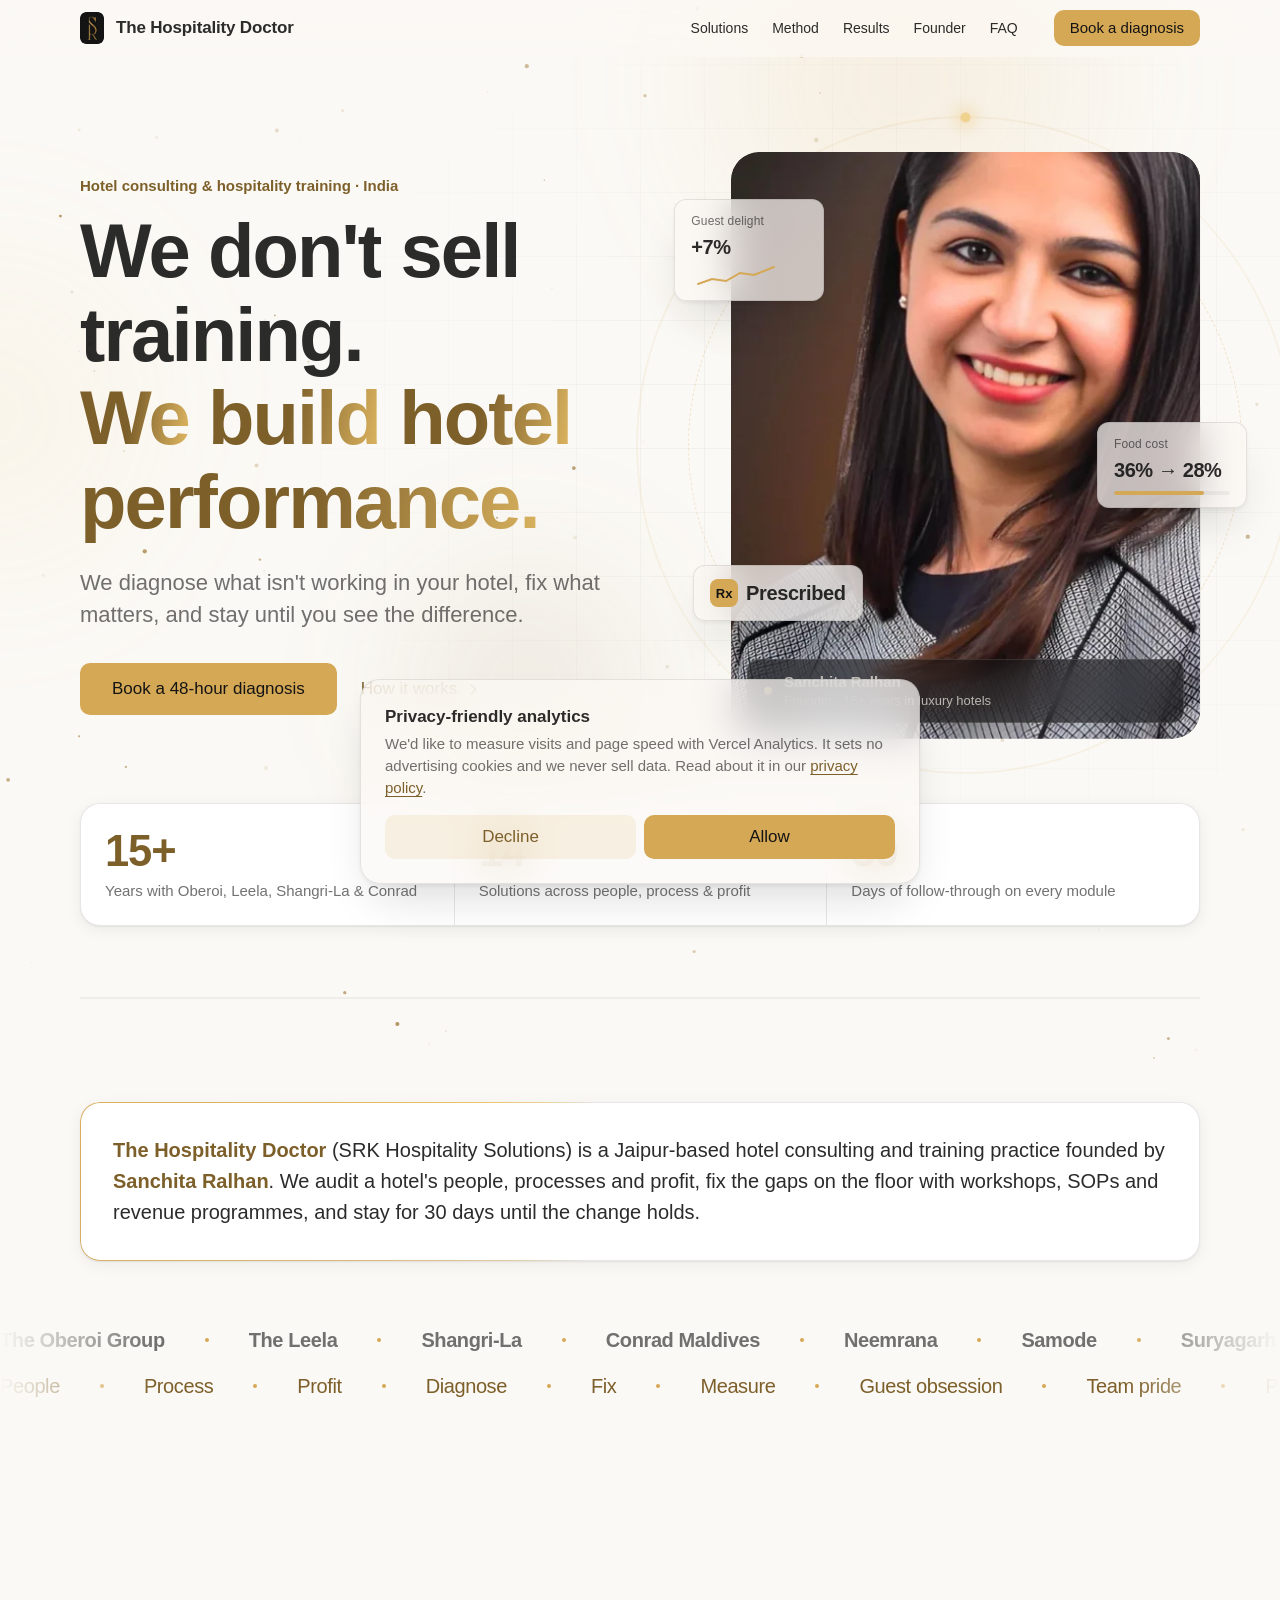
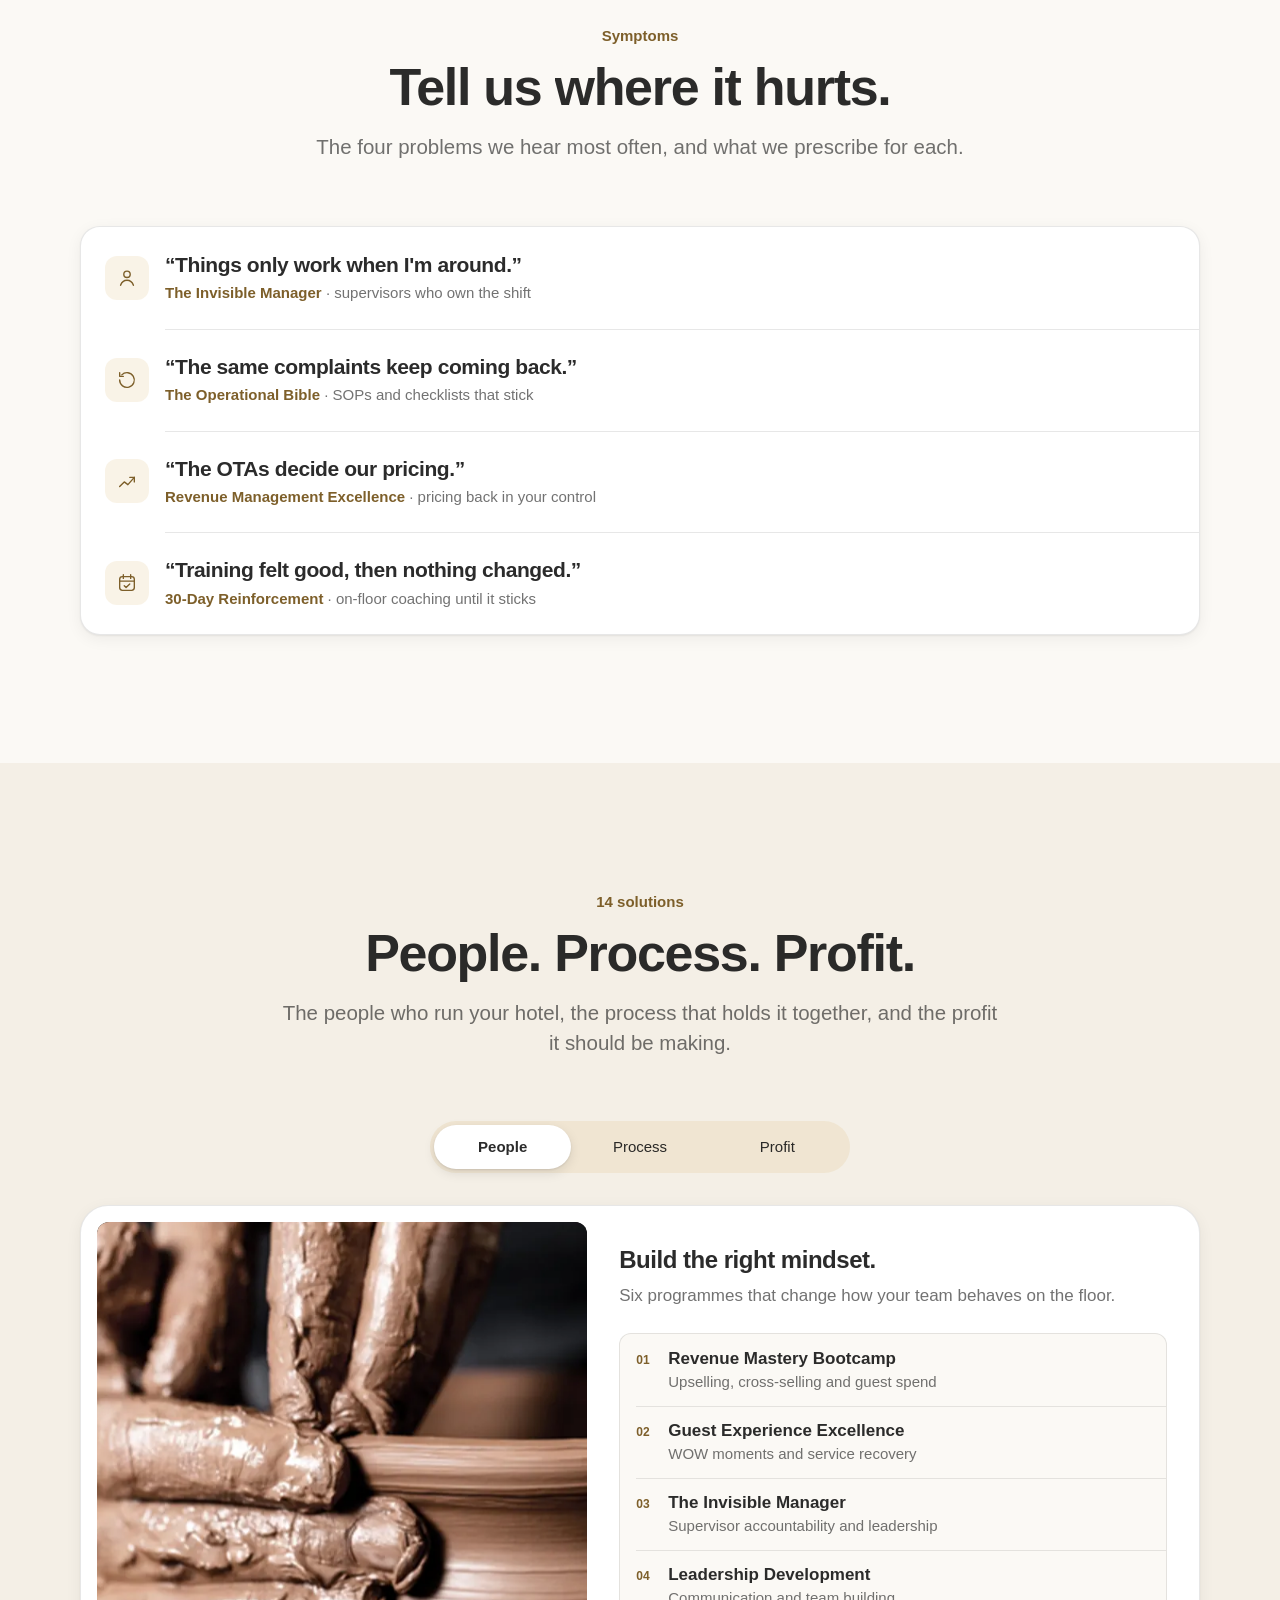
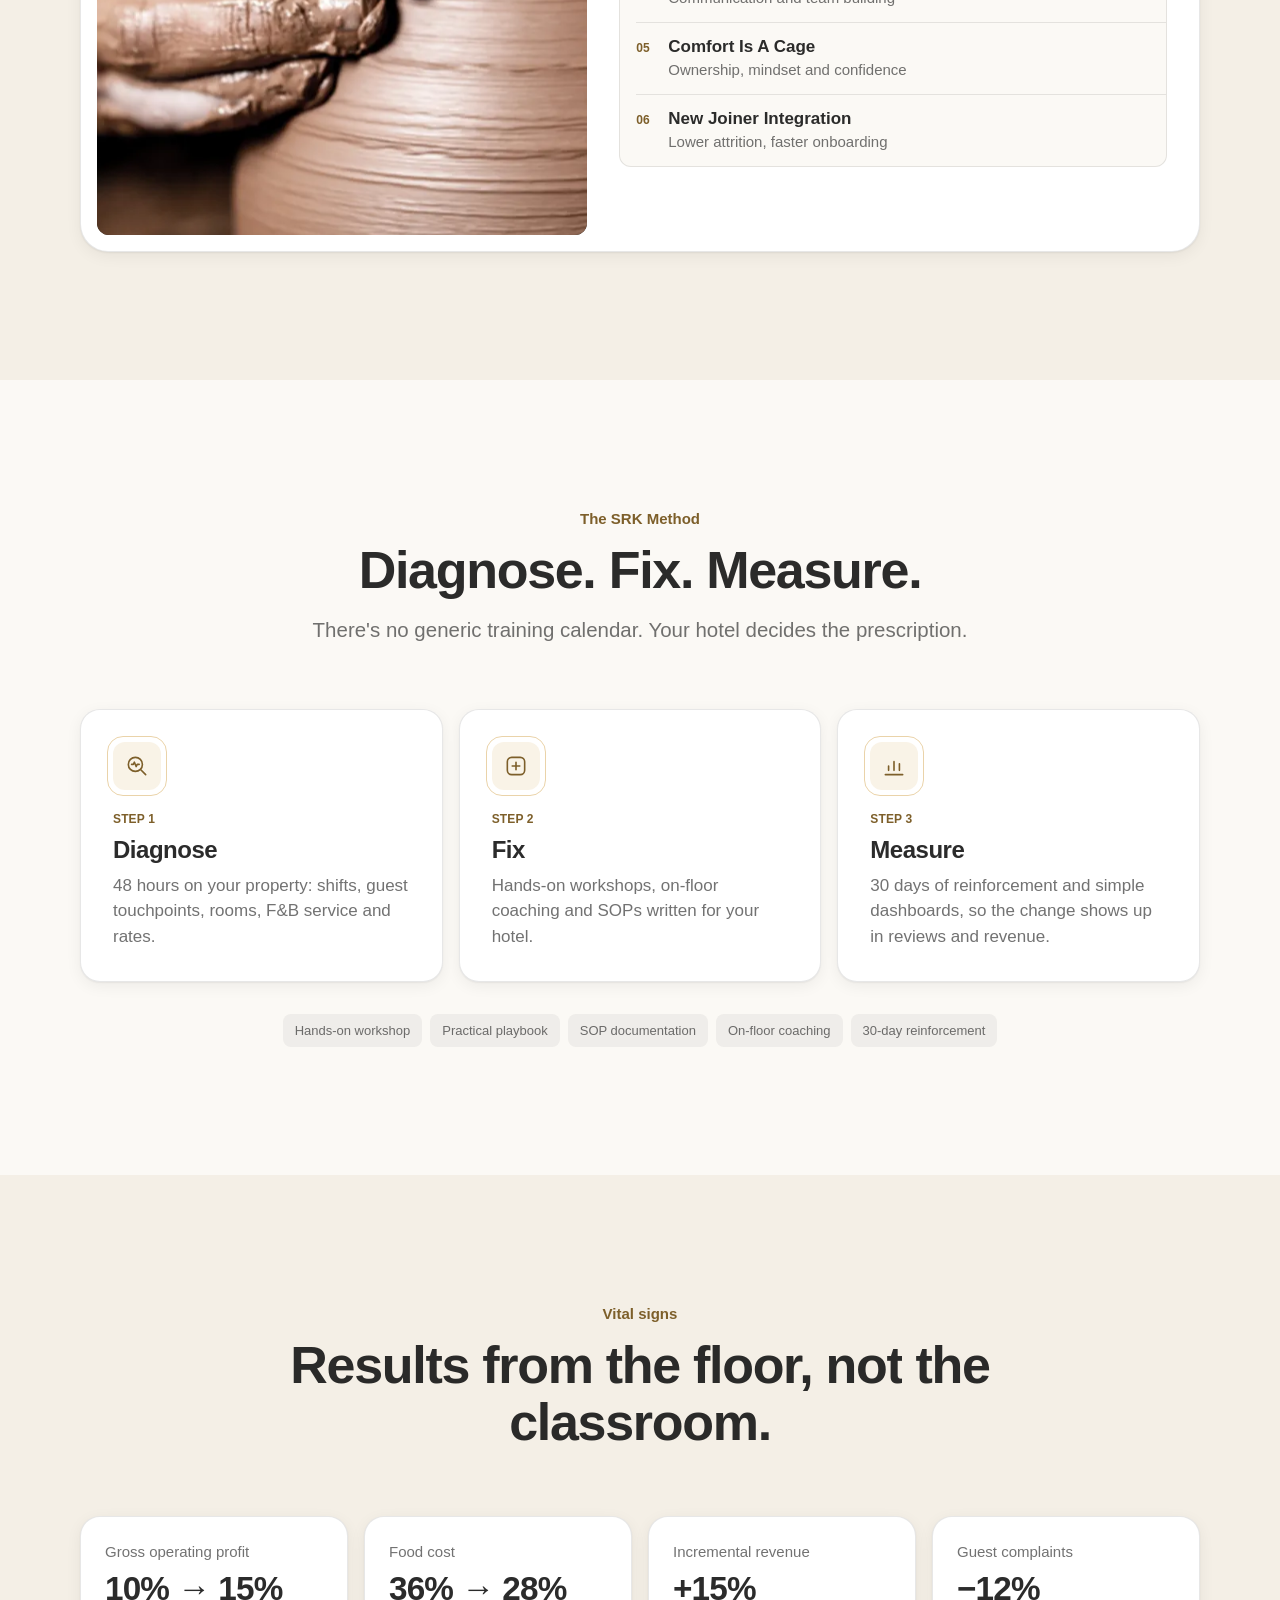
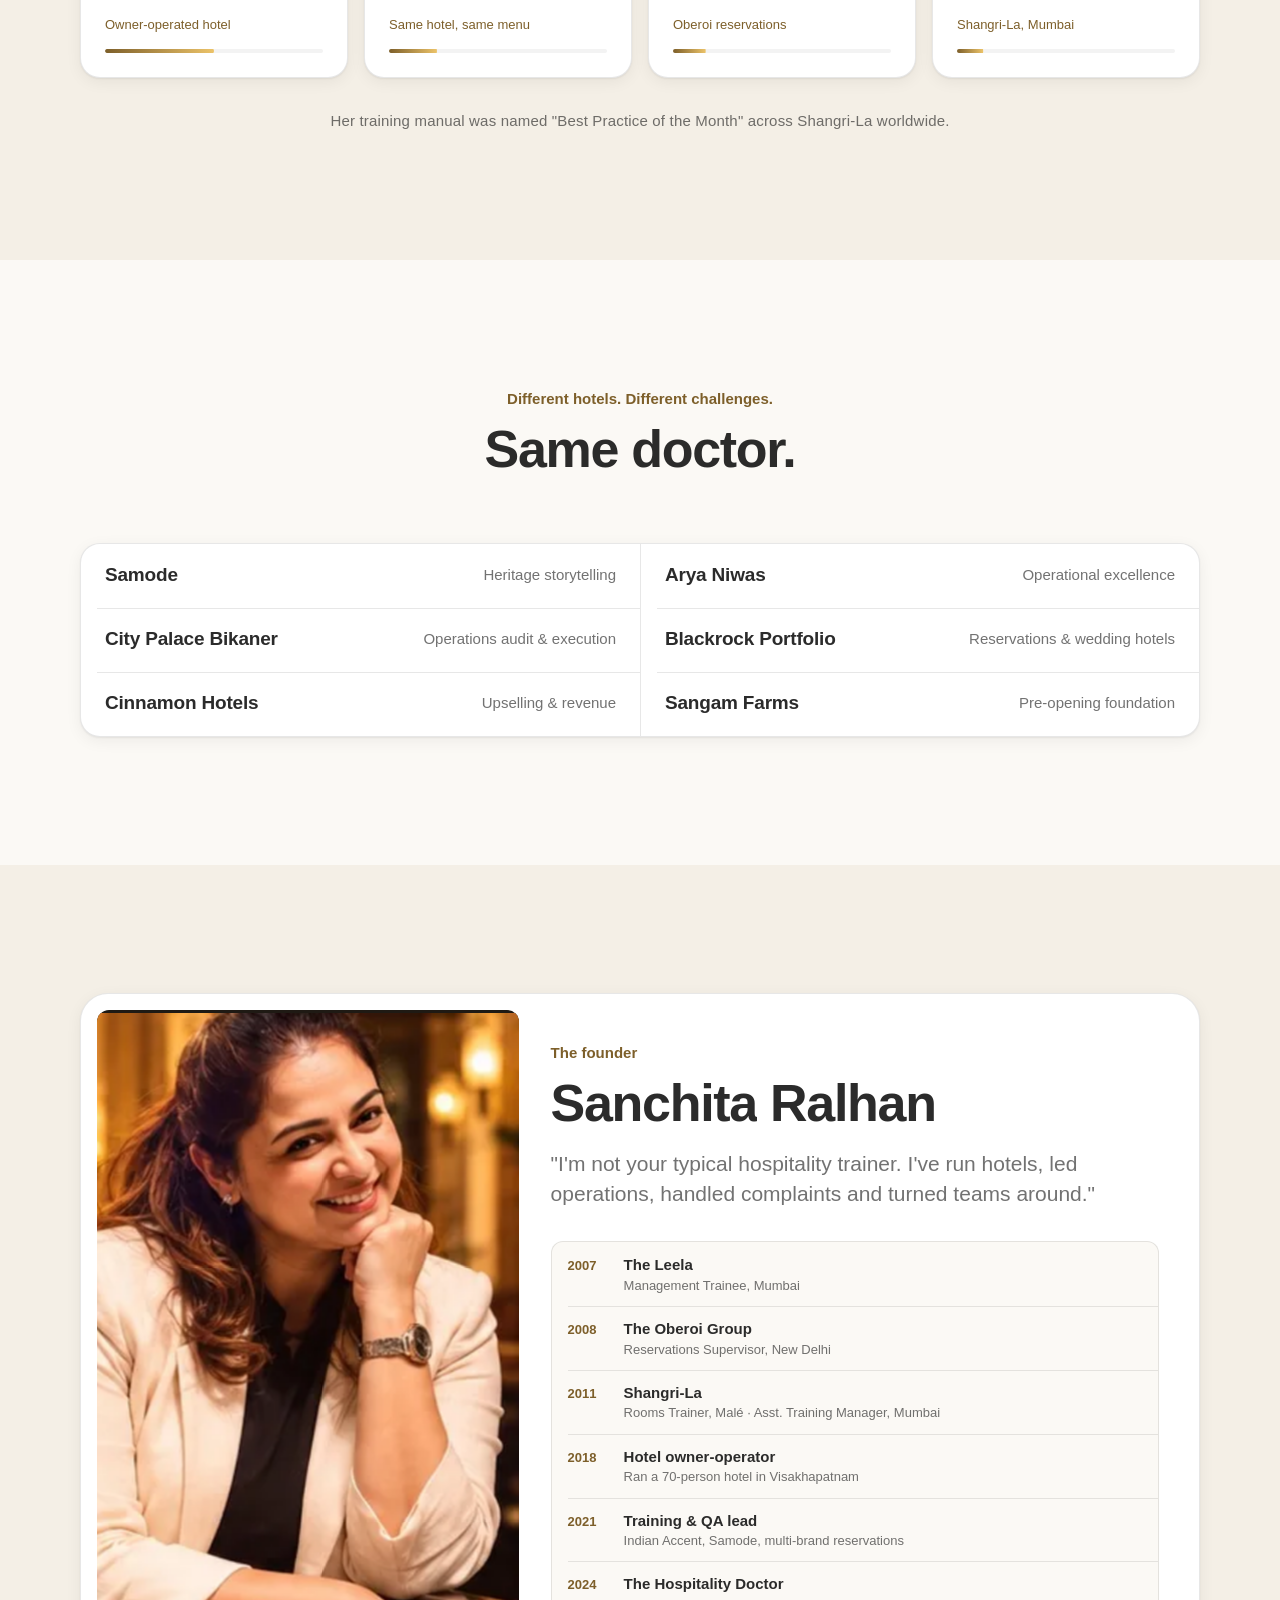
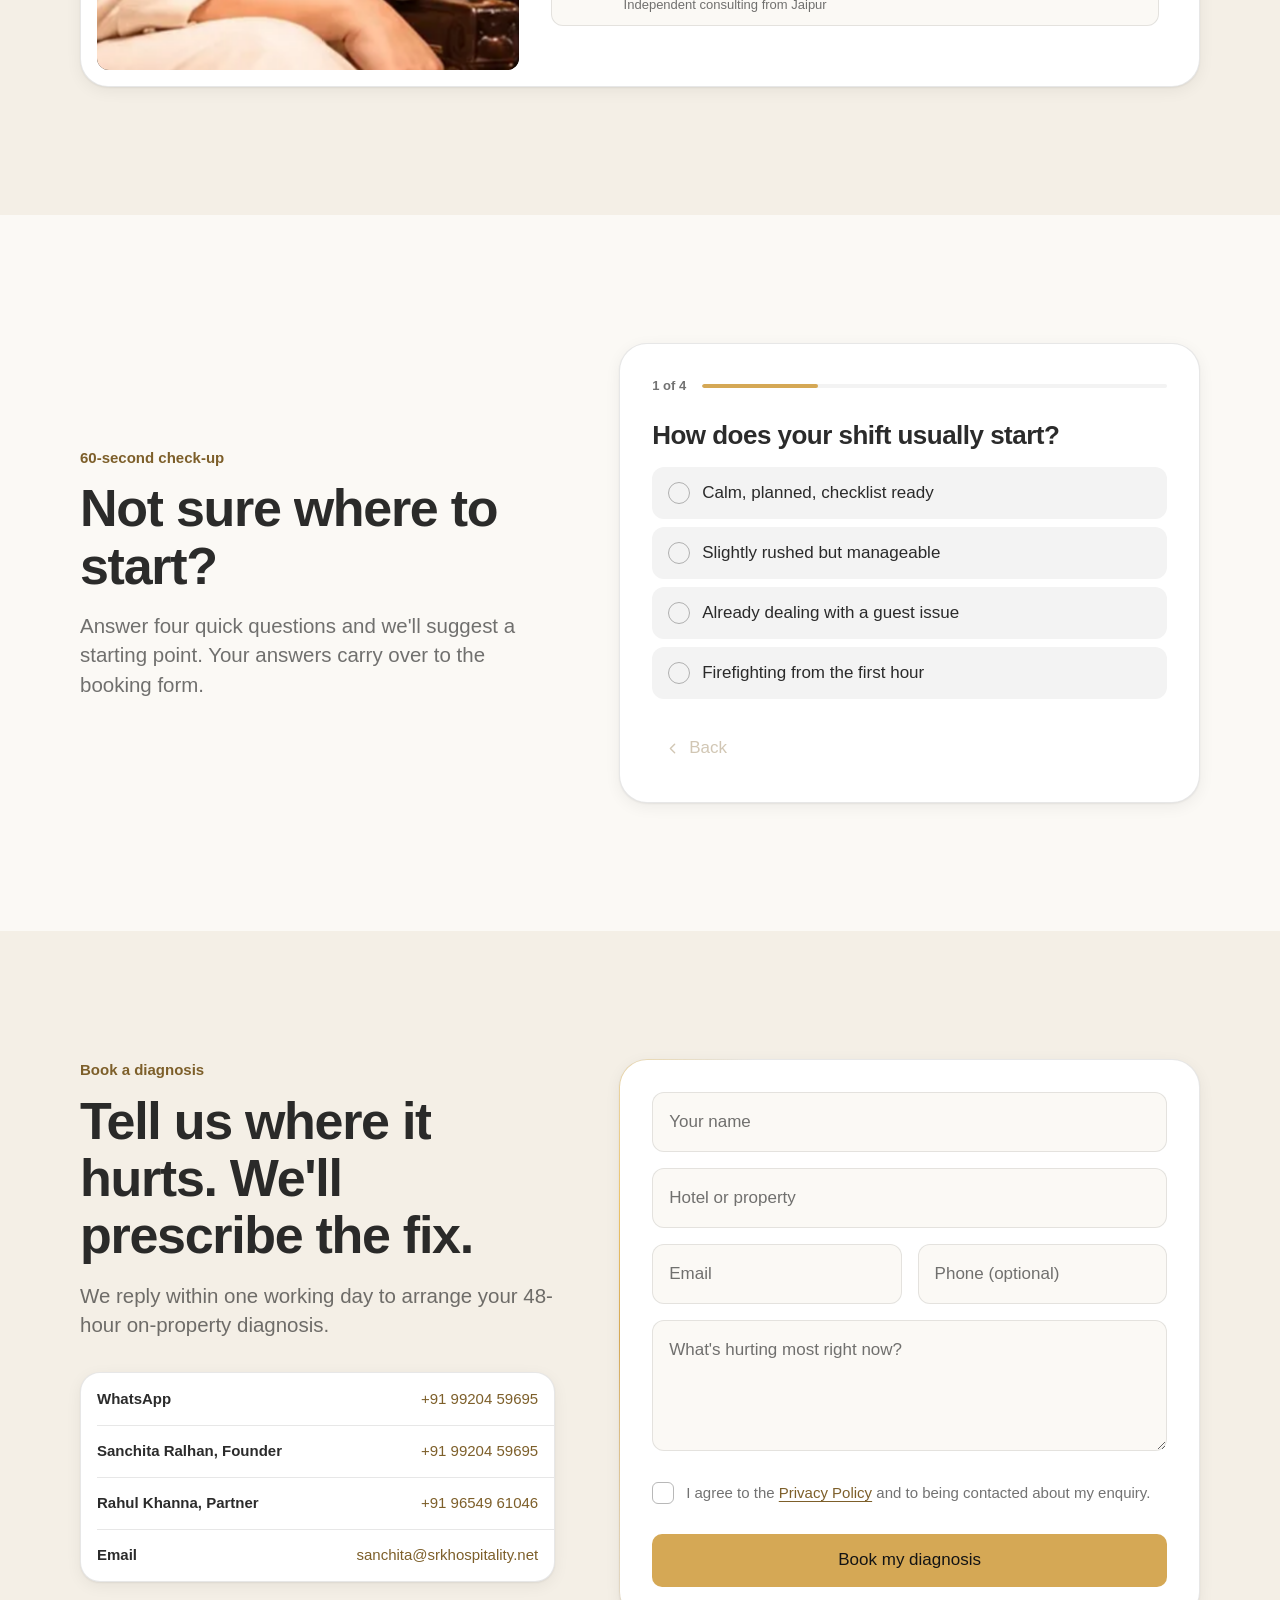
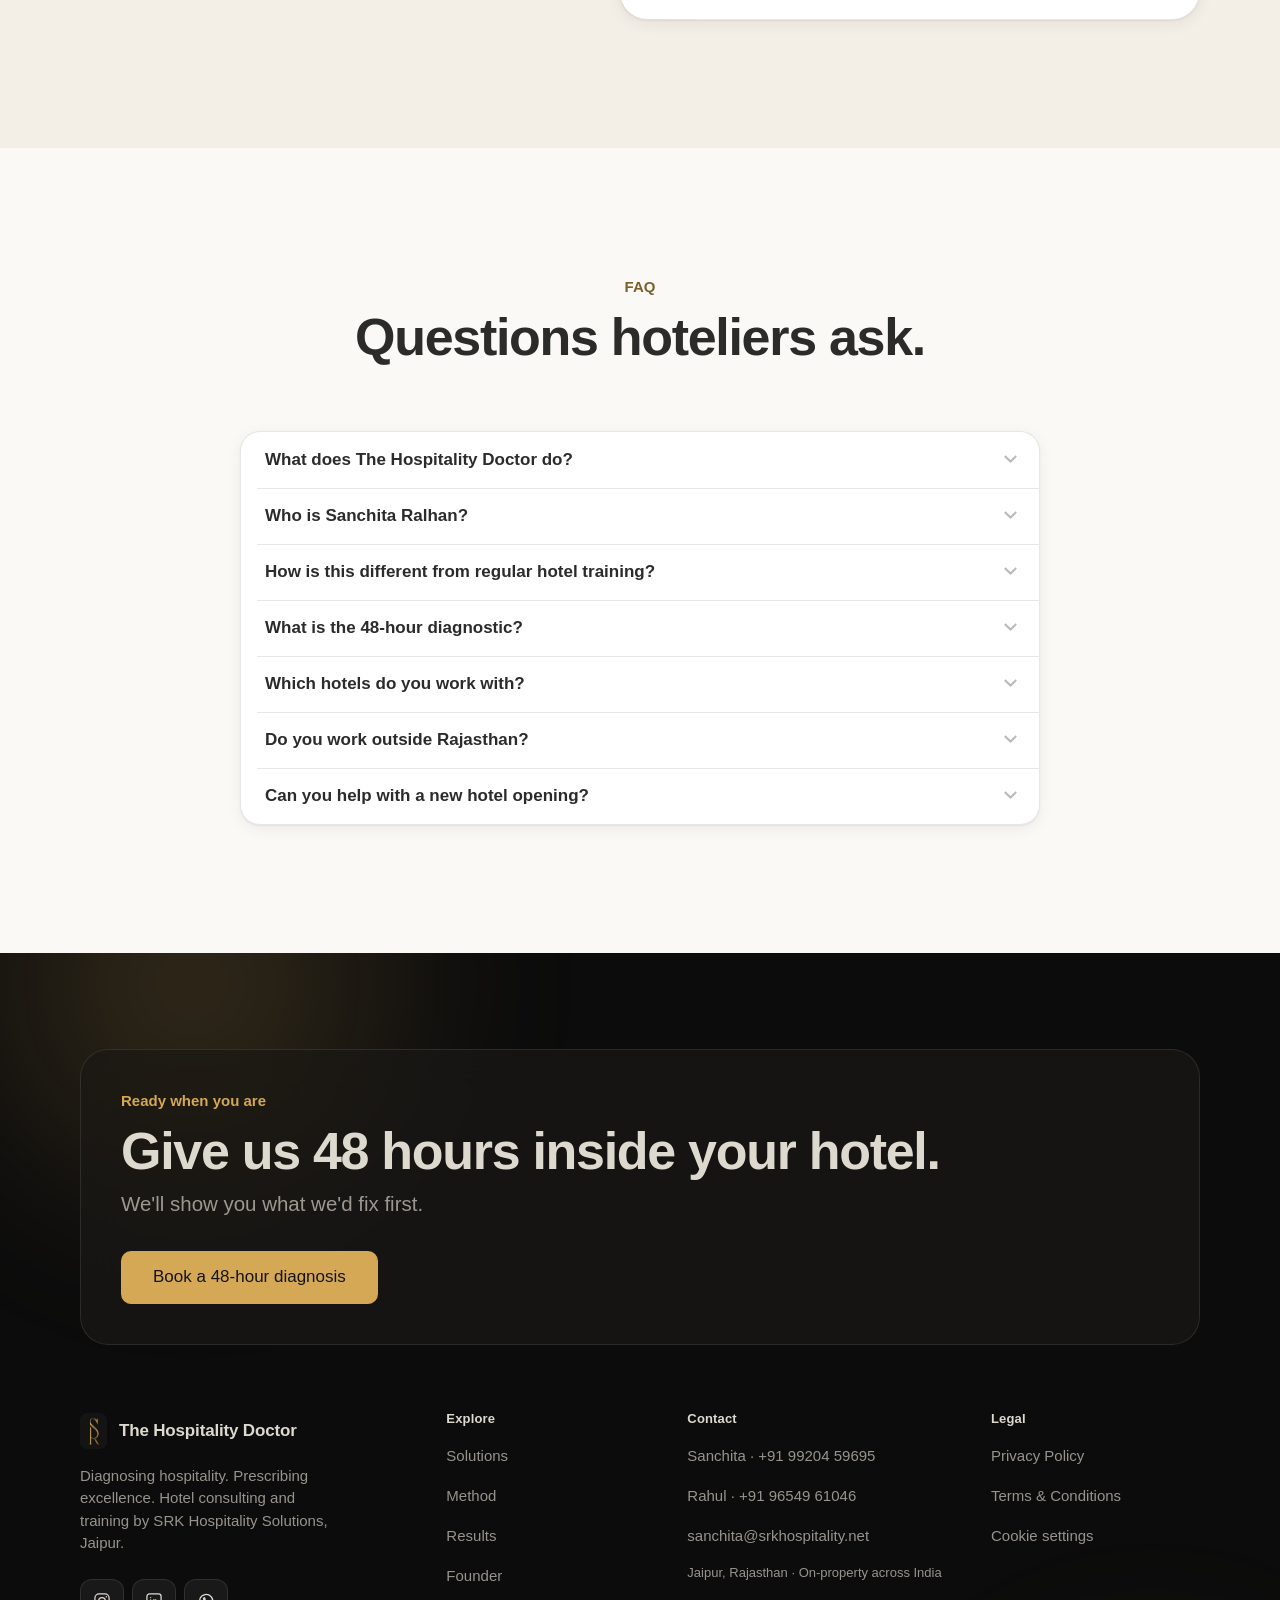
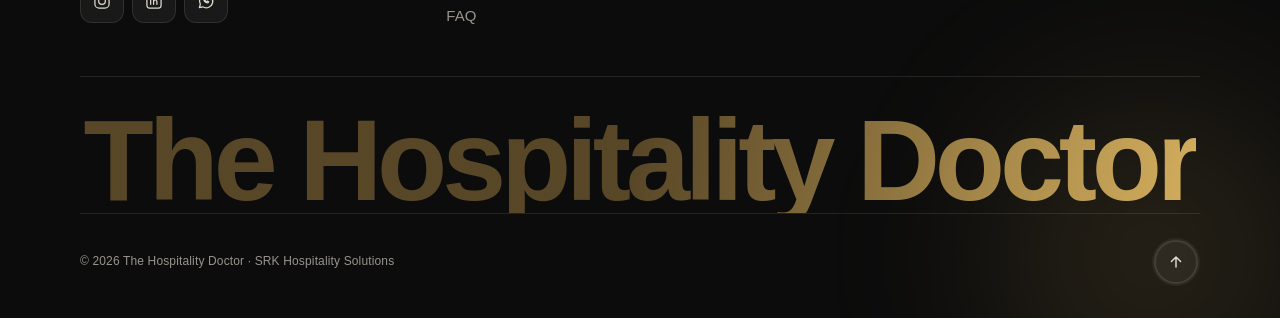
==== commit 933f500e: "Restore full motion layer and rebuild footer Motion: gold particle field with pointer constellation," ====
--- a/index.html
+++ b/index.html
@@ -25,22 +25,22 @@
 <meta property="og:url" content="https://www.srkhospitality.net/">
 <meta property="og:title" content="The Hospitality Doctor – We don't sell training. We build hotel performance.">
 <meta property="og:description" content="Hotel diagnostics, SOPs, team training and revenue coaching by Sanchita Ralhan. People • Process • Profit.">
-<meta property="og:image" content="https://www.srkhospitality.net/assets/img/og-image.jpg">
+<meta property="og:image" content="https://www.srkhospitality.net/assets/img/og-image.jpg?v=cf5fb3dc">
 <meta property="og:image:width" content="1200">
 <meta property="og:image:height" content="630">
 <meta property="og:image:alt" content="The Hospitality Doctor – Sanchita Ralhan, hotel consultant and hospitality trainer">
 <meta name="twitter:card" content="summary_large_image">
 <meta name="twitter:title" content="The Hospitality Doctor – Hotel Consulting &amp; Training">
 <meta name="twitter:description" content="We diagnose what's not working in your hotel, fix what matters, and stay until you see the difference.">
-<meta name="twitter:image" content="https://www.srkhospitality.net/assets/img/og-image.jpg">
-
-<link rel="icon" href="/favicon.ico" sizes="any">
+<meta name="twitter:image" content="https://www.srkhospitality.net/assets/img/og-image.jpg?v=cf5fb3dc">
+
+<link rel="icon" href="/favicon.ico?v=f20971f0" sizes="any">
 <link rel="icon" href="/favicon-32.png" type="image/png" sizes="32x32">
-<link rel="apple-touch-icon" href="/assets/img/apple-touch-icon.png">
+<link rel="apple-touch-icon" href="/assets/img/apple-touch-icon.png?v=aa70bde8">
 <link rel="manifest" href="/site.webmanifest">
 
 <link rel="preload" as="image" href="/assets/img/sanchita-ralhan-portrait-800.webp" imagesrcset="/assets/img/sanchita-ralhan-portrait-480.webp 480w, /assets/img/sanchita-ralhan-portrait-640.webp 640w, /assets/img/sanchita-ralhan-portrait-800.webp 800w" imagesizes="(max-width: 960px) 92vw, 460px" fetchpriority="high">
-<link rel="stylesheet" href="/assets/css/styles.css">
+<link rel="stylesheet" href="/assets/css/styles.css?v=a7800a49">
 
 <script type="application/ld+json">
 {
@@ -54,8 +54,8 @@
       "slogan": "Diagnosing Hospitality. Prescribing Excellence.",
       "description": "Hotel consulting and hospitality training firm that diagnoses and fixes hotel performance across people, process and profit through audits, SOPs, on-floor training, upselling and revenue management coaching.",
       "url": "https://www.srkhospitality.net/",
-      "logo": "https://www.srkhospitality.net/assets/img/icon-512.png",
-      "image": "https://www.srkhospitality.net/assets/img/og-image.jpg",
+      "logo": "https://www.srkhospitality.net/assets/img/icon-512.png?v=44995398",
+      "image": "https://www.srkhospitality.net/assets/img/og-image.jpg?v=cf5fb3dc",
       "telephone": "+91-99204-59695",
       "email": "sanchita@srkhospitality.net",
       "priceRange": "₹₹",
@@ -125,7 +125,7 @@
       "name": "The Hospitality Doctor | Hotel Consulting & Hospitality Training India",
       "isPartOf": {"@id": "https://www.srkhospitality.net/#website"},
       "about": {"@id": "https://www.srkhospitality.net/#business"},
-      "primaryImageOfPage": "https://www.srkhospitality.net/assets/img/og-image.jpg",
+      "primaryImageOfPage": "https://www.srkhospitality.net/assets/img/og-image.jpg?v=cf5fb3dc",
       "speakable": {"@type": "SpeakableSpecification", "cssSelector": ["#answer", "#faq"]},
       "dateModified": "2026-11-19"
     },
@@ -157,6 +157,8 @@
 </head>
 <body>
 <a class="skip" href="#main">Skip to content</a>
+<div class="scroll-progress" aria-hidden="true"><span></span></div>
+<div class="cursor-glow" aria-hidden="true"></div>
 
 <header class="nav" id="top">
   <div class="nav-inner">
@@ -196,17 +198,22 @@
 
 <!-- HERO -->
 <section class="hero" aria-labelledby="hero-title">
+  <div class="aurora" aria-hidden="true"><i></i><i></i><i></i></div>
+  <canvas class="particles" aria-hidden="true"></canvas>
+  <div class="grid-lines" aria-hidden="true"></div>
   <div class="wrap hero-grid">
     <div class="hero-copy">
       <p class="eyebrow reveal">Hotel consulting &amp; hospitality training · India</p>
-      <h1 id="hero-title" class="large-title reveal">We don't sell training. <span class="accent">We build hotel performance.</span></h1>
+      <h1 id="hero-title" class="large-title split">We don't sell training. <span class="accent">We build hotel performance.</span></h1>
       <p class="hero-sub reveal">We diagnose what isn't working in your hotel, fix what matters, and stay until you see the difference.</p>
       <div class="actions reveal">
-        <a class="btn btn-primary btn-lg" href="#book">Book a 48-hour diagnosis</a>
+        <a class="btn btn-primary btn-lg magnetic shine" href="#book">Book a 48-hour diagnosis</a>
         <a class="btn btn-plain" href="#method">How it works <svg class="chev" viewBox="0 0 24 24" aria-hidden="true"><path d="M9 6l6 6-6 6"/></svg></a>
       </div>
     </div>
-    <figure class="hero-media reveal">
+    <div class="hero-visual reveal">
+      <div class="orbit o1" aria-hidden="true"></div><div class="orbit o2" aria-hidden="true"><i></i></div><div class="orbit o3" aria-hidden="true"><i></i></div>
+    <figure class="hero-media tilt-media">
       <picture>
         <img src="/assets/img/sanchita-ralhan-portrait-800.webp" srcset="/assets/img/sanchita-ralhan-portrait-480.webp 480w, /assets/img/sanchita-ralhan-portrait-640.webp 640w, /assets/img/sanchita-ralhan-portrait-800.webp 800w" sizes="(max-width: 960px) 92vw, 460px" alt="Portrait of Sanchita Ralhan, founder of The Hospitality Doctor" width="800" height="1000" fetchpriority="high">
       </picture>
@@ -215,6 +222,10 @@
         <span><b>Sanchita Ralhan</b>Founder · 15+ years in luxury hotels</span>
       </figcaption>
     </figure>
+      <div class="vital v1 float" aria-hidden="true"><small>Guest delight</small><b>+7%</b><svg viewBox="0 0 80 24"><path d="M2 20 L16 15 L30 17 L44 9 L58 11 L78 3"/></svg></div>
+      <div class="vital v2 float" aria-hidden="true"><small>Food cost</small><b>36% → 28%</b><span class="vbar"><i></i></span></div>
+      <div class="vital v3 float" aria-hidden="true"><span class="rx-badge">Rx</span><b>Prescribed</b></div>
+    </div>
   </div>
 
   <div class="wrap">
@@ -223,20 +234,30 @@
       <li><b data-count="14">14</b><span>Solutions across people, process &amp; profit</span></li>
       <li><b data-count="30">30</b><span>Days of follow-through on every module</span></li>
     </ul>
+    <svg class="ecg" viewBox="0 0 1200 80" preserveAspectRatio="none" aria-hidden="true">
+      <path class="ecg-base" d="M0 40 H1200"/>
+      <path class="ecg-beat" d="M0 40 H470 L492 40 L506 12 L522 72 L540 2 L558 60 L572 40 H760 L774 40 L784 26 L796 52 L806 40 H1200"/>
+    </svg>
   </div>
 </section>
 
 <!-- ANSWER (GEO) -->
 <section id="answer" class="section-tight" aria-label="About The Hospitality Doctor">
   <div class="wrap">
-    <div class="card answer reveal">
-      <p><strong>The Hospitality Doctor</strong> (SRK Hospitality Solutions) is a Jaipur-based hotel consulting and training practice founded by <strong>Sanchita Ralhan</strong>. We audit a hotel's people, processes and profit, fix the gaps on the floor with workshops, SOPs and revenue programmes, and stay for 30 days until the change holds.</p>
+    <div class="card answer reveal glow-border">
+      <p data-words><strong>The Hospitality Doctor</strong> (SRK Hospitality Solutions) is a Jaipur-based hotel consulting and training practice founded by <strong>Sanchita Ralhan</strong>. We audit a hotel's people, processes and profit, fix the gaps on the floor with workshops, SOPs and revenue programmes, and stay for 30 days until the change holds.</p>
     </div>
   </div>
   <div class="marquee" aria-label="Brands in the founder's career">
     <div class="marquee-track">
       <ul><li>The Oberoi Group</li><li>The Leela</li><li>Shangri-La</li><li>Conrad Maldives</li><li>Neemrana</li><li>Samode</li><li>Suryagarh</li><li>Indian Accent</li></ul>
       <ul aria-hidden="true"><li>The Oberoi Group</li><li>The Leela</li><li>Shangri-La</li><li>Conrad Maldives</li><li>Neemrana</li><li>Samode</li><li>Suryagarh</li><li>Indian Accent</li></ul>
+    </div>
+  </div>
+  <div class="marquee reverse" aria-hidden="true">
+    <div class="marquee-track">
+      <ul aria-hidden="true"><li>People</li><li>Process</li><li>Profit</li><li>Diagnose</li><li>Fix</li><li>Measure</li><li>Guest obsession</li><li>Team pride</li></ul>
+      <ul aria-hidden="true"><li>People</li><li>Process</li><li>Profit</li><li>Diagnose</li><li>Fix</li><li>Measure</li><li>Guest obsession</li><li>Team pride</li></ul>
     </div>
   </div>
 </section>
@@ -275,7 +296,7 @@
     </div>
 
     <div class="panel card" id="panel-people" role="tabpanel" aria-labelledby="tab-people">
-      <div class="panel-media"><img src="/assets/img/pillar-people.webp" srcset="/assets/img/pillar-people-400.webp 400w, /assets/img/pillar-people.webp 700w" sizes="(max-width: 860px) 92vw, 440px" alt="Hands shaping clay on a potter's wheel, representing team development" loading="lazy" width="700" height="875"></div>
+      <div class="panel-media"><img data-parallax src="/assets/img/pillar-people.webp" srcset="/assets/img/pillar-people-400.webp 400w, /assets/img/pillar-people.webp 700w" sizes="(max-width: 860px) 92vw, 440px" alt="Hands shaping clay on a potter's wheel, representing team development" loading="lazy" width="700" height="875"></div>
       <div class="panel-body">
         <h3 class="title-2">Build the right mindset.</h3>
         <p class="secondary">Six programmes that change how your team behaves on the floor.</p>
@@ -290,7 +311,7 @@
       </div>
     </div>
     <div class="panel card" id="panel-process" role="tabpanel" aria-labelledby="tab-process" hidden>
-      <div class="panel-media"><img src="/assets/img/pillar-process.webp" srcset="/assets/img/pillar-process-400.webp 400w, /assets/img/pillar-process.webp 700w" sizes="(max-width: 860px) 92vw, 440px" alt="Precision watch movement, representing hotel operating systems" loading="lazy" width="700" height="875"></div>
+      <div class="panel-media"><img data-parallax src="/assets/img/pillar-process.webp" srcset="/assets/img/pillar-process-400.webp 400w, /assets/img/pillar-process.webp 700w" sizes="(max-width: 860px) 92vw, 440px" alt="Precision watch movement, representing hotel operating systems" loading="lazy" width="700" height="875"></div>
       <div class="panel-body">
         <h3 class="title-2">Build strong systems.</h3>
         <p class="secondary">Five ways to make operations consistent, even on the busiest day.</p>
@@ -304,7 +325,7 @@
       </div>
     </div>
     <div class="panel card" id="panel-profit" role="tabpanel" aria-labelledby="tab-profit" hidden>
-      <div class="panel-media"><img src="/assets/img/pillar-profit.webp" srcset="/assets/img/pillar-profit-400.webp 400w, /assets/img/pillar-profit.webp 700w" sizes="(max-width: 860px) 92vw, 440px" alt="Hand moving a chess piece, representing revenue strategy" loading="lazy" width="700" height="875"></div>
+      <div class="panel-media"><img data-parallax src="/assets/img/pillar-profit.webp" srcset="/assets/img/pillar-profit-400.webp 400w, /assets/img/pillar-profit.webp 700w" sizes="(max-width: 860px) 92vw, 440px" alt="Hand moving a chess piece, representing revenue strategy" loading="lazy" width="700" height="875"></div>
       <div class="panel-body">
         <h3 class="title-2">Improve performance.</h3>
         <p class="secondary">Three services that turn enquiries, rooms and guests into their full value.</p>
@@ -326,26 +347,29 @@
       <h2 id="method-title" class="title-1 reveal">Diagnose. Fix. Measure.</h2>
       <p class="sec-sub reveal">There's no generic training calendar. Your hotel decides the prescription.</p>
     </header>
+    <div class="steps-wrap">
+    <svg class="steps-line" viewBox="0 0 1000 4" preserveAspectRatio="none" aria-hidden="true"><path d="M0 2 H1000"/></svg>
     <ol class="steps">
-      <li class="card step reveal">
+      <li class="card step reveal tilt">
         <span class="step-ico" aria-hidden="true"><svg viewBox="0 0 24 24"><circle cx="10.5" cy="10.5" r="6.5"/><path d="M15.5 15.5L20 20"/><path d="M7 10.5h1.6l1-2 1.6 4 1-2H14"/></svg></span>
         <span class="step-n">Step 1</span>
         <h3 class="title-2">Diagnose</h3>
         <p class="secondary">48 hours on your property: shifts, guest touchpoints, rooms, F&amp;B service and rates.</p>
       </li>
-      <li class="card step reveal">
+      <li class="card step reveal tilt">
         <span class="step-ico" aria-hidden="true"><svg viewBox="0 0 24 24"><rect x="4" y="4" width="16" height="16" rx="4"/><path d="M12 8.5v7M8.5 12h7"/></svg></span>
         <span class="step-n">Step 2</span>
         <h3 class="title-2">Fix</h3>
         <p class="secondary">Hands-on workshops, on-floor coaching and SOPs written for your hotel.</p>
       </li>
-      <li class="card step reveal">
+      <li class="card step reveal tilt">
         <span class="step-ico" aria-hidden="true"><svg viewBox="0 0 24 24"><path d="M4 20h16"/><path d="M7 16v-4M12 16V8M17 16v-6"/></svg></span>
         <span class="step-n">Step 3</span>
         <h3 class="title-2">Measure</h3>
         <p class="secondary">30 days of reinforcement and simple dashboards, so the change shows up in reviews and revenue.</p>
       </li>
     </ol>
+    </div>
     <ul class="badges reveal" aria-label="Included in every module">
       <li>Hands-on workshop</li><li>Practical playbook</li><li>SOP documentation</li><li>On-floor coaching</li><li>30-day reinforcement</li>
     </ul>
@@ -360,10 +384,10 @@
       <h2 id="res-title" class="title-1 reveal">Results from the floor, not the classroom.</h2>
     </header>
     <dl class="stats">
-      <div class="card stat reveal"><dt>Gross operating profit</dt><dd><b>10% → <span data-count="15">15</span>%</b></dd><dd class="ctx">Owner-operated hotel</dd></div>
-      <div class="card stat reveal"><dt>Food cost</dt><dd><b>36% → <span data-count="28">28</span>%</b></dd><dd class="ctx">Same hotel, same menu</dd></div>
-      <div class="card stat reveal"><dt>Incremental revenue</dt><dd><b>+<span data-count="15">15</span>%</b></dd><dd class="ctx">Oberoi reservations</dd></div>
-      <div class="card stat reveal"><dt>Guest complaints</dt><dd><b>−<span data-count="12">12</span>%</b></dd><dd class="ctx">Shangri-La, Mumbai</dd></div>
+      <div class="card stat reveal tilt"><dt>Gross operating profit</dt><dd><b>10% → <span data-count="15">15</span>%</b></dd><dd class="ctx">Owner-operated hotel</dd><dd class="bar" data-p=".5" aria-hidden="true"><i></i></dd></div>
+      <div class="card stat reveal tilt"><dt>Food cost</dt><dd><b>36% → <span data-count="28">28</span>%</b></dd><dd class="ctx">Same hotel, same menu</dd><dd class="bar" data-p=".22" aria-hidden="true"><i></i></dd></div>
+      <div class="card stat reveal tilt"><dt>Incremental revenue</dt><dd><b>+<span data-count="15">15</span>%</b></dd><dd class="ctx">Oberoi reservations</dd><dd class="bar" data-p=".15" aria-hidden="true"><i></i></dd></div>
+      <div class="card stat reveal tilt"><dt>Guest complaints</dt><dd><b>−<span data-count="12">12</span>%</b></dd><dd class="ctx">Shangri-La, Mumbai</dd><dd class="bar" data-p=".12" aria-hidden="true"><i></i></dd></div>
     </dl>
     <p class="footnote center reveal">Her training manual was named "Best Practice of the Month" across Shangri-La worldwide.</p>
   </div>
@@ -391,7 +415,7 @@
 <section class="section surface" id="founder" aria-labelledby="founder-title">
   <div class="wrap">
     <div class="card founder reveal">
-      <div class="founder-media"><img src="/assets/img/sanchita-ralhan-founder.webp" alt="Sanchita Ralhan seated in a heritage hotel lounge" loading="lazy" width="328" height="514"></div>
+      <div class="founder-media"><img data-parallax src="/assets/img/sanchita-ralhan-founder.webp" alt="Sanchita Ralhan seated in a heritage hotel lounge" loading="lazy" width="328" height="514"></div>
       <div class="founder-body">
         <p class="eyebrow">The founder</p>
         <h2 id="founder-title" class="title-1">Sanchita Ralhan</h2>
@@ -476,7 +500,7 @@
       </ul>
     </header>
 
-    <form class="card form reveal" id="book-form" action="/api/contact" method="post" novalidate>
+    <form class="card form reveal glow-border" id="book-form" action="/api/contact" method="post" novalidate>
       <div class="field">
         <input id="f-name" name="name" type="text" autocomplete="name" required minlength="2" maxlength="80" placeholder=" ">
         <label for="f-name">Your name</label>
@@ -514,7 +538,7 @@
         <span>I agree to the <a href="/privacy">Privacy Policy</a> and to being contacted about my enquiry.</span>
       </label>
       <p class="err" id="e-consent" aria-live="polite"></p>
-      <button class="btn btn-primary btn-lg btn-block" type="submit"><span class="btn-label">Book my diagnosis</span><span class="spinner" aria-hidden="true"></span></button>
+      <button class="btn btn-primary btn-lg btn-block shine" type="submit"><span class="btn-label">Book my diagnosis</span><span class="spinner" aria-hidden="true"></span></button>
       <div class="form-status" role="status" aria-live="polite" hidden></div>
     </form>
   </div>
@@ -540,18 +564,60 @@
 </section>
 </main>
 
-<footer class="footer">
-  <div class="wrap footer-inner">
-    <a class="brand" href="/" aria-label="The Hospitality Doctor, home"><img src="/assets/img/logo-mark.webp" alt="" width="64" height="120" loading="lazy"><span>The Hospitality Doctor</span></a>
-    <p class="footnote">SRK Hospitality Solutions · Jaipur, Rajasthan, India</p>
-    <nav class="footer-links" aria-label="Legal">
-      <a href="/privacy">Privacy</a>
-      <a href="/terms">Terms</a>
-      <button type="button" class="link-btn" data-cookie-settings>Cookie settings</button>
-      <a href="https://www.instagram.com/the.hospitalitydoctor/" target="_blank" rel="noopener">Instagram</a>
-      <a href="https://www.linkedin.com/in/sanchita-kapoor-ralhan-037ab2107/" target="_blank" rel="noopener">LinkedIn</a>
-    </nav>
-    <p class="footnote">© <span id="yr">2026</span> The Hospitality Doctor. All rights reserved.</p>
+<footer class="footer" aria-labelledby="footer-title">
+  <div class="footer-aurora" aria-hidden="true"><i></i><i></i></div>
+  <div class="wrap">
+    <div class="footer-cta reveal">
+      <div>
+        <p class="eyebrow">Ready when you are</p>
+        <h2 id="footer-title" class="title-1 split">Give us 48 hours inside your hotel.</h2>
+        <p class="footer-cta-sub">We'll show you what we'd fix first.</p>
+      </div>
+      <a class="btn btn-primary btn-lg magnetic shine" href="/#book">Book a 48-hour diagnosis</a>
+    </div>
+
+    <div class="footer-grid">
+      <div class="f-brand reveal">
+        <a class="brand" href="/" aria-label="The Hospitality Doctor, home"><img src="/assets/img/logo-mark.webp" alt="" width="120" height="160" loading="lazy"><span>The Hospitality Doctor</span></a>
+        <p>Diagnosing hospitality. Prescribing excellence. Hotel consulting and training by SRK Hospitality Solutions, Jaipur.</p>
+        <div class="socials">
+          <a href="https://www.instagram.com/the.hospitalitydoctor/" target="_blank" rel="noopener" aria-label="Instagram"><svg viewBox="0 0 24 24" aria-hidden="true"><rect x="3.5" y="3.5" width="17" height="17" rx="5"/><circle cx="12" cy="12" r="4"/><circle cx="17.2" cy="6.8" r=".9" class="fill"/></svg></a>
+          <a href="https://www.linkedin.com/in/sanchita-kapoor-ralhan-037ab2107/" target="_blank" rel="noopener" aria-label="LinkedIn"><svg viewBox="0 0 24 24" aria-hidden="true"><rect x="3.5" y="3.5" width="17" height="17" rx="3"/><path d="M8 10.5V16M8 7.8v.1M11.5 16v-3.2c0-1.4.9-2.3 2.1-2.3s1.9.8 1.9 2.3V16M11.5 10.5V16"/></svg></a>
+          <a href="https://wa.me/919920459695" target="_blank" rel="noopener" aria-label="WhatsApp"><svg viewBox="0 0 24 24" aria-hidden="true"><path d="M4 20l1.2-3.9A8 8 0 1 1 8 19z"/><path d="M9 8.8c.3 2.6 2.6 5 5.2 5.4l1.1-1.1-1.8-.9-.8.7c-1-.4-1.9-1.3-2.3-2.3l.7-.8-.9-1.8z"/></svg></a>
+        </div>
+      </div>
+      <nav class="f-col reveal" aria-label="Explore">
+        <h3>Explore</h3>
+        <a href="/#solutions">Solutions</a>
+        <a href="/#method">Method</a>
+        <a href="/#results">Results</a>
+        <a href="/#founder">Founder</a>
+        <a href="/#faq">FAQ</a>
+      </nav>
+      <div class="f-col reveal">
+        <h3>Contact</h3>
+        <a href="tel:+919920459695">Sanchita · +91 99204 59695</a>
+        <a href="tel:+919654961046">Rahul · +91 96549 61046</a>
+        <a href="mailto:sanchita@srkhospitality.net">sanchita@srkhospitality.net</a>
+        <span class="f-note">Jaipur, Rajasthan · On-property across India</span>
+      </div>
+      <nav class="f-col reveal" aria-label="Legal">
+        <h3>Legal</h3>
+        <a href="/privacy">Privacy Policy</a>
+        <a href="/terms">Terms &amp; Conditions</a>
+        <button type="button" class="f-link" data-cookie-settings>Cookie settings</button>
+      </nav>
+    </div>
+
+    <p class="f-word" aria-hidden="true"><span>The Hospitality Doctor</span></p>
+
+    <div class="f-bottom">
+      <p>© <span id="yr">2026</span> The Hospitality Doctor · SRK Hospitality Solutions</p>
+      <button type="button" class="to-top" aria-label="Back to top">
+        <svg class="to-top-ring" viewBox="0 0 48 48" aria-hidden="true"><circle cx="24" cy="24" r="21"/><circle class="prog" cx="24" cy="24" r="21"/></svg>
+        <svg class="to-top-arrow" viewBox="0 0 24 24" aria-hidden="true"><path d="M12 18V6M6.5 11.5L12 6l5.5 5.5"/></svg>
+      </button>
+    </div>
   </div>
 </footer>
 
@@ -578,6 +644,7 @@
     <a class="btn btn-secondary" href="https://wa.me/919920459695" target="_blank" rel="noopener">Message us on WhatsApp</a>
   </div>
 </template>
-<script src="/assets/js/main.js" defer></script>
+<script src="/assets/js/main.js?v=2b4f599e" defer></script>
+<script src="/assets/js/motion.js?v=13d7e880" defer></script>
 </body>
 </html>
--- a/assets/css/styles.css
+++ b/assets/css/styles.css
@@ -162,7 +162,7 @@
 .brand:hover { text-decoration: none; }
 .brand img { width: auto; height: 32px; border-radius: 6px; }
 .nav-links { display: flex; margin-left: auto; }
-.nav-links a { display: inline-flex; align-items: center; min-height: 44px; padding: 0 var(--s-3); font-size: 14px; color: var(--label-2); border-radius: var(--r-xs); transition: color .3s var(--spring), background-color .3s var(--spring); }
+.nav-links a { display: inline-flex; align-items: center; min-height: 44px; padding: 0 var(--s-3); font-size: 14px; color: var(--label); border-radius: var(--r-xs); transition: color .3s var(--spring), background-color .3s var(--spring); }
 .nav-links a:hover, .nav-links a.active { color: var(--label); text-decoration: none; }
 .nav-links a.active { background: var(--fill); }
 .menu-btn { display: none; width: 44px; height: 44px; margin-left: auto; border: 0; border-radius: var(--r-ctl); background: none; cursor: pointer; place-items: center; }
@@ -417,19 +417,6 @@
 .faq summary:hover { background: var(--surface-hover); }
 .faq details p { padding: 0 var(--s-5) var(--s-5); color: var(--label-2); animation: panelIn .35s var(--smooth); }
 
-/* ---------- 17. Footer ---------- */
-.footer { padding: var(--s-7) 0 calc(var(--s-9) + env(safe-area-inset-bottom)); border-top: 1px solid var(--separator); }
-.footer-inner { display: grid; grid-template-columns: auto 1fr; gap: var(--s-3) var(--s-6); align-items: center; }
-.footer .brand { font-size: 15px; }
-.footer .brand img { height: 28px; }
-.footer-links { display: flex; flex-wrap: wrap; justify-content: flex-end; }
-.footer-links a, .footer-links .link-btn { display: inline-flex; align-items: center; min-height: 44px; padding: 0 var(--s-3); font-size: 12px; letter-spacing: .012em; color: var(--label-2); }
-.footer-links a:hover { color: var(--label); }
-@media (max-width: 760px) {
-  .footer-inner { grid-template-columns: 1fr; }
-  .footer-links { justify-content: flex-start; margin-left: calc(-1 * var(--s-3)); }
-}
-
 /* ---------- 18. Mobile CTA dock + consent ---------- */
 .dock {
   position: fixed; left: 0; right: 0; bottom: 0; z-index: 40; display: none;
@@ -485,3 +472,223 @@
 p a, .check a, .doc li a { text-decoration: underline; text-underline-offset: 3px; text-decoration-thickness: 1px; }
 .btn { white-space: nowrap; }
 @media (max-width: 480px) { .nav-inner .brand:has(~ .always) span { display: none; } }
+
+/* =========================================================================
+   MOTION LAYER — spring-driven, brand-gold, respects reduced motion
+   ========================================================================= */
+@property --angle { syntax: "<angle>"; inherits: false; initial-value: 0deg; }
+
+.scroll-progress { position: fixed; inset: 0 0 auto; height: 2px; z-index: 70; pointer-events: none; }
+.scroll-progress span { display: block; height: 100%; transform-origin: 0 50%; transform: scaleX(0); background: linear-gradient(90deg, var(--brand-gold-deep), var(--brand-gold-hi), var(--brand-gold)); box-shadow: 0 0 12px rgba(236, 195, 105, .6); }
+.cursor-glow { position: fixed; left: 0; top: 0; z-index: 1; width: 480px; height: 480px; margin: -240px 0 0 -240px; border-radius: 50%; pointer-events: none; background: radial-gradient(circle, rgba(213, 168, 85, .13), transparent 62%); opacity: 0; transition: opacity .4s var(--spring); will-change: transform; }
+.cursor-glow.on { opacity: 1; }
+@media (hover: none) { .cursor-glow { display: none; } }
+
+/* hero atmosphere */
+.hero { position: relative; isolation: isolate; }
+.hero > .wrap { position: relative; z-index: 2; }
+.aurora { position: absolute; inset: -20% -10% 0; z-index: -1; pointer-events: none; filter: blur(60px); }
+.aurora i { position: absolute; border-radius: 50%; opacity: .55; mix-blend-mode: normal; }
+.aurora i:nth-child(1) { width: 46vw; height: 46vw; left: 48%; top: 0; background: radial-gradient(circle, rgba(213, 168, 85, .45), transparent 65%); animation: drift1 18s var(--smooth) infinite alternate; }
+.aurora i:nth-child(2) { width: 38vw; height: 38vw; left: -8%; top: 30%; background: radial-gradient(circle, rgba(236, 195, 105, .28), transparent 65%); animation: drift2 22s var(--smooth) infinite alternate; }
+.aurora i:nth-child(3) { width: 30vw; height: 30vw; left: 30%; top: 55%; background: radial-gradient(circle, rgba(125, 95, 42, .35), transparent 65%); animation: drift3 26s var(--smooth) infinite alternate; }
+@keyframes drift1 { to { transform: translate(-12vw, 10vh) scale(1.15); } }
+@keyframes drift2 { to { transform: translate(14vw, -8vh) scale(.9); } }
+@keyframes drift3 { to { transform: translate(-10vw, -14vh) scale(1.2); } }
+@media (prefers-color-scheme: light) { .aurora i { opacity: .35; } }
+.particles { position: absolute; inset: 0; z-index: 0; width: 100%; height: 100%; pointer-events: none; }
+.grid-lines { position: absolute; inset: 0; z-index: -1; pointer-events: none; opacity: .5;
+  background-image: linear-gradient(var(--separator) 1px, transparent 1px), linear-gradient(90deg, var(--separator) 1px, transparent 1px);
+  background-size: 64px 64px; animation: gridPan 30s linear infinite;
+  mask-image: radial-gradient(70% 60% at 70% 40%, #000, transparent 75%); -webkit-mask-image: radial-gradient(70% 60% at 70% 40%, #000, transparent 75%); }
+@keyframes gridPan { to { background-position: 64px 64px, 64px 64px; } }
+
+/* split headings */
+.split .w { display: inline-block; overflow: hidden; vertical-align: bottom; padding-bottom: .1em; margin-bottom: -.1em; }
+.split .w > span { display: inline-block; transform: translateY(105%) rotate(4deg); transform-origin: 0 100%; transition: transform 1s var(--smooth); transition-delay: calc(var(--i, 0) * 45ms); }
+.split.in .w > span { transform: none; }
+.hero .split .accent .w > span { background: linear-gradient(100deg, var(--tint) 20%, var(--brand-gold-hi) 45%, var(--tint) 70%); background-size: 250% 100%; -webkit-background-clip: text; background-clip: text; color: transparent; animation: sheen 5s linear infinite; }
+@keyframes sheen { from { background-position: 100% 0; } to { background-position: -150% 0; } }
+
+/* hero visual: orbits, tilt, floating vitals */
+.hero-visual { position: relative; }
+.hero-visual .hero-media { position: relative; z-index: 2; transform: perspective(1000px) rotateX(var(--rx, 0deg)) rotateY(var(--ry, 0deg)); transition: transform .6s var(--spring); }
+.orbit { position: absolute; left: 50%; top: 50%; z-index: 1; border-radius: 50%; border: 1px solid rgba(213, 168, 85, .28); translate: -50% -50%; pointer-events: none; }
+.o1 { width: 118%; aspect-ratio: 1; border-style: dashed; animation: spin 50s linear infinite; }
+.o2 { width: 140%; aspect-ratio: 1; opacity: .7; animation: spin 26s linear infinite reverse; }
+.o3 { width: 100%; aspect-ratio: 1; border-color: transparent; animation: spin 14s linear infinite; }
+.orbit i { position: absolute; top: -5px; left: 50%; width: 10px; height: 10px; margin-left: -5px; border-radius: 50%; background: var(--brand-gold-hi); box-shadow: 0 0 16px 4px rgba(236, 195, 105, .7); }
+@keyframes spin { to { rotate: 360deg; } }
+.vital { position: absolute; z-index: 3; display: grid; gap: 2px; min-width: 150px; padding: var(--s-3) var(--s-4); border-radius: var(--r-sm);
+  background: var(--material); backdrop-filter: blur(20px) saturate(180%); -webkit-backdrop-filter: blur(20px) saturate(180%);
+  border: 1px solid var(--separator); box-shadow: var(--shadow-2); }
+.vital small { font-size: 12px; letter-spacing: .012em; color: var(--label-2); }
+.vital b { font-size: 20px; font-weight: 700; letter-spacing: -.02em; color: var(--label); }
+.vital svg { width: 90px; height: 24px; fill: none; stroke: var(--accent); stroke-width: 2; stroke-linecap: round; stroke-dasharray: 120; stroke-dashoffset: 120; animation: draw 2.4s var(--smooth) 1.2s forwards; }
+.vbar { display: block; height: 4px; border-radius: 4px; background: var(--fill); overflow: hidden; margin-top: 4px; }
+.vbar i { display: block; height: 100%; width: 78%; border-radius: inherit; background: var(--accent); transform-origin: 0 50%; animation: vbar 2s var(--spring) 1.4s both; }
+@keyframes vbar { from { transform: scaleX(1.28); } to { transform: scaleX(1); } }
+.rx-badge { display: inline-grid; place-items: center; width: 28px; height: 28px; border-radius: 8px; background: var(--accent); color: var(--on-accent); font-size: 13px; font-weight: 700; }
+.v3 { grid-auto-flow: column; align-items: center; gap: var(--s-2); min-width: 0; }
+.v1 { top: 8%; left: -12%; } .v2 { top: 46%; right: -10%; } .v3 { bottom: 20%; left: -8%; }
+.float { animation: float 6s ease-in-out infinite; }
+.v2 { animation-delay: -2s; } .v3 { animation-delay: -4s; }
+@keyframes float { 50% { transform: translateY(-14px); } }
+@keyframes draw { to { stroke-dashoffset: 0; } }
+@media (max-width: 960px) { .v1 { left: -2%; top: 4%; } .v2 { right: -2%; } .v3 { left: 2%; bottom: 22%; } .vital { min-width: 0; } .o2 { width: 118%; } }
+@media (max-width: 480px) { .vital { padding: var(--s-2) var(--s-3); } .vital b { font-size: 16px; } .vital svg { width: 64px; } }
+
+/* ECG heartbeat */
+.ecg { display: block; width: 100%; height: 80px; margin-top: var(--s-6); overflow: visible; }
+.ecg path { fill: none; vector-effect: non-scaling-stroke; stroke-linecap: round; stroke-linejoin: round; }
+.ecg-base { stroke: var(--separator); stroke-width: 1; }
+.ecg-beat { stroke: var(--accent); stroke-width: 2; stroke-dasharray: 1400; stroke-dashoffset: 1400; filter: drop-shadow(0 0 6px rgba(236, 195, 105, .7)); animation: beat 3.6s var(--smooth) infinite; }
+@keyframes beat { 0% { stroke-dashoffset: 1400; opacity: 1; } 60% { stroke-dashoffset: 0; opacity: 1; } 85%, 100% { stroke-dashoffset: 0; opacity: 0; } }
+
+/* buttons: magnetic + shine sweep */
+.magnetic { translate: var(--mx, 0) var(--my, 0); transition: translate .5s var(--spring), transform .3s var(--spring), filter .3s var(--spring); }
+.shine { overflow: hidden; isolation: isolate; }
+.shine::before { content: ""; position: absolute; inset: 0; z-index: -1; background: linear-gradient(110deg, transparent 30%, rgba(255, 255, 255, .45) 50%, transparent 70%); transform: translateX(-120%); animation: sweep 3.8s var(--smooth) infinite; }
+@keyframes sweep { 0%, 55% { transform: translateX(-120%); } 100% { transform: translateX(120%); } }
+
+/* animated gradient border (form, answer card) */
+.glow-border { position: relative; }
+.glow-border::before { content: ""; position: absolute; inset: -1px; border-radius: inherit; padding: 1px; pointer-events: none;
+  background: conic-gradient(from var(--angle), transparent 0 60%, var(--brand-gold) 75%, var(--brand-gold-hi) 82%, transparent 92%);
+  -webkit-mask: linear-gradient(#000 0 0) content-box, linear-gradient(#000 0 0); -webkit-mask-composite: xor; mask: linear-gradient(#000 0 0) content-box exclude, linear-gradient(#000 0 0);
+  animation: rotate 6s linear infinite; }
+@keyframes rotate { to { --angle: 360deg; } }
+
+/* scroll-highlighted statement */
+[data-words] .wd { opacity: .22; transition: opacity .4s var(--spring); }
+[data-words] .wd.on { opacity: 1; }
+
+/* marquee second row */
+.marquee + .marquee { margin-top: var(--s-4); }
+.marquee.reverse .marquee-track { animation-direction: reverse; animation-duration: 60s; }
+.marquee.reverse li { color: var(--tint); font-weight: 500; }
+
+/* staggered children */
+.js .stagger > * { opacity: 0; transform: translateX(-18px); transition: opacity .7s var(--smooth), transform .7s var(--smooth), background-color .3s var(--spring); transition-delay: calc(var(--i, 0) * 70ms); }
+.js .stagger.in > * { opacity: 1; transform: none; }
+.js .reveal { transition-delay: var(--d, 0s); }
+
+/* icons pulse */
+.ico { position: relative; transition: transform .3s var(--spring); }
+.ico::after { content: ""; position: absolute; inset: 0; border-radius: inherit; border: 1px solid var(--accent); opacity: 0; }
+.rx-list > li:hover .ico { transform: scale(1.08) rotate(-4deg); }
+.rx-list > li:hover .ico::after { animation: ping 1.2s var(--smooth) infinite; }
+@keyframes ping { from { opacity: .8; transform: scale(1); } to { opacity: 0; transform: scale(1.6); } }
+
+/* 3D tilt with glare */
+.tilt { transform: perspective(900px) rotateX(var(--rx, 0deg)) rotateY(var(--ry, 0deg)) scale(var(--ts, 1)); transition: transform .5s var(--spring), box-shadow .3s var(--spring); position: relative; overflow: hidden; }
+.tilt::after { content: ""; position: absolute; inset: 0; pointer-events: none; border-radius: inherit; background: radial-gradient(400px circle at var(--gx, 50%) var(--gy, 50%), rgba(236, 195, 105, .16), transparent 50%); opacity: 0; transition: opacity .3s var(--spring); }
+.tilt:hover { --ts: 1.015; box-shadow: var(--shadow-2); }
+.tilt:hover::after { opacity: 1; }
+.step:hover { transform: perspective(900px) rotateX(var(--rx, 0deg)) rotateY(var(--ry, 0deg)) scale(1.015); }
+
+/* method connector draws on scroll */
+.steps-wrap { position: relative; }
+.steps-line { position: absolute; left: 8%; right: 8%; top: 56px; width: 84%; height: 4px; z-index: 0; overflow: visible; }
+.steps-line path { fill: none; stroke: var(--accent); stroke-width: 2; vector-effect: non-scaling-stroke; stroke-dasharray: 1000; stroke-dashoffset: calc(1000 - 1000 * var(--draw, 0)); filter: drop-shadow(0 0 6px rgba(236, 195, 105, .6)); }
+.steps { position: relative; z-index: 1; }
+.step-ico { position: relative; }
+.step-ico::before { content: ""; position: absolute; inset: -6px; border-radius: 16px; border: 1px solid var(--accent); opacity: 0; transform: scale(.8); transition: opacity .6s var(--smooth), transform .6s var(--smooth); }
+.step.in .step-ico::before { opacity: .5; transform: none; }
+@media (max-width: 860px) { .steps-line { display: none; } }
+
+/* stats bars */
+.stat .bar { height: 4px; border-radius: 4px; background: var(--fill); overflow: hidden; margin-top: var(--s-2); }
+.stat .bar i { display: block; height: 100%; border-radius: inherit; background: linear-gradient(90deg, var(--brand-gold-deep), var(--brand-gold-hi)); transform-origin: 0 50%; transform: scaleX(0); transition: transform 1.6s var(--spring) .2s; }
+.stat.in .bar i { transform: scaleX(var(--p, .5)); }
+
+/* parallax images */
+[data-parallax] { scale: 1.14; translate: 0 var(--py, 0px); will-change: translate; }
+
+/* hero media chip pulse already exists; add image reveal */
+.js .hero-media { clip-path: inset(100% 0 0 0 round var(--r-lg)); animation: mediaIn 1.4s var(--smooth) .25s forwards; }
+@keyframes mediaIn { to { clip-path: inset(0 0 0 0 round var(--r-lg)); } }
+
+/* =========================================================================
+   FOOTER — always on brand black
+   ========================================================================= */
+.footer {
+  --label: rgba(245, 239, 227, .9); --label-2: rgba(245, 239, 227, .6); --label-3: rgba(245, 239, 227, .3);
+  --separator: rgba(245, 239, 227, .1); --fill: rgba(245, 239, 227, .06); --surface: #1A1918; --tint: var(--brand-gold);
+  --accent-soft: rgba(213, 168, 85, .16); --focus: var(--brand-gold-hi);
+  position: relative; overflow: hidden; isolation: isolate; background: #0C0C0C; color: var(--label);
+  padding: var(--s-10) 0 max(var(--s-6), env(safe-area-inset-bottom)); margin-top: 0; color-scheme: dark;
+}
+.footer a { color: var(--label-2); }
+.footer-aurora { position: absolute; inset: 0; z-index: -1; pointer-events: none; filter: blur(70px); }
+.footer-aurora i { position: absolute; border-radius: 50%; }
+.footer-aurora i:first-child { width: 50vw; height: 50vw; left: -10%; top: -30%; background: radial-gradient(circle, rgba(213, 168, 85, .22), transparent 65%); animation: drift2 20s var(--smooth) infinite alternate; }
+.footer-aurora i:last-child { width: 40vw; height: 40vw; right: -10%; bottom: -20%; background: radial-gradient(circle, rgba(236, 195, 105, .16), transparent 65%); animation: drift1 24s var(--smooth) infinite alternate; }
+
+.footer-cta { display: flex; align-items: flex-end; justify-content: space-between; gap: var(--s-6); flex-wrap: wrap;
+  padding: var(--s-7); border-radius: var(--r-lg); background: rgba(26, 25, 24, .7); border: 1px solid var(--separator);
+  backdrop-filter: blur(20px) saturate(180%); -webkit-backdrop-filter: blur(20px) saturate(180%); }
+.footer-cta .title-1 { color: var(--label); margin-bottom: var(--s-2); max-width: 16em; }
+.footer-cta-sub { font-size: clamp(17px, 1.6vw, 21px); color: var(--label-2); }
+
+.footer-grid { display: grid; grid-template-columns: 1.6fr 1fr 1.3fr 1fr; gap: var(--s-6); padding: var(--s-9) 0 var(--s-7); border-bottom: 1px solid var(--separator); }
+.f-brand .brand { color: var(--label); font-size: 17px; margin-bottom: var(--s-3); }
+.f-brand .brand img { height: 36px; }
+.f-brand p { font-size: 15px; line-height: 1.5; color: var(--label-2); max-width: 30ch; }
+.socials { display: flex; gap: var(--s-2); margin-top: var(--s-5); }
+.socials a { display: grid; place-items: center; width: 44px; height: 44px; border-radius: var(--r-sm); background: var(--fill); border: 1px solid var(--separator); transition: transform .3s var(--spring), background-color .3s var(--spring), border-color .3s var(--spring); }
+.socials a:hover { transform: translateY(-3px) scale(1.04); background: var(--accent-soft); border-color: rgba(213, 168, 85, .4); text-decoration: none; }
+.socials a:active { transform: scale(.96); opacity: .8; }
+.socials svg { width: 20px; height: 20px; fill: none; stroke: var(--label); stroke-width: 1.5; stroke-linecap: round; stroke-linejoin: round; }
+.socials .fill { fill: var(--label); stroke: none; }
+.f-col { display: flex; flex-direction: column; align-items: flex-start; }
+.f-col h3 { font-size: 13px; font-weight: 600; letter-spacing: .012em; color: var(--label); margin-bottom: var(--s-2); }
+.f-col a, .f-link { position: relative; display: inline-flex; align-items: center; min-height: 40px; padding: 2px 0; font-size: 15px; color: var(--label-2); background: none; border: 0; cursor: pointer; text-align: left; transition: color .3s var(--spring), transform .3s var(--spring); }
+.f-col a::after, .f-link::after { content: ""; position: absolute; left: 0; right: 0; bottom: 8px; height: 1px; background: var(--accent); transform: scaleX(0); transform-origin: right; transition: transform .45s var(--spring); }
+.f-col a:hover, .f-link:hover { color: var(--label); text-decoration: none; transform: translateX(3px); }
+.f-col a:hover::after, .f-link:hover::after { transform: scaleX(1); transform-origin: left; }
+.f-note { margin-top: var(--s-2); font-size: 13px; line-height: 1.33; color: var(--label-2); }
+
+.f-word { margin: var(--s-6) 0 0; overflow: hidden; line-height: .9; text-align: center; user-select: none; }
+.f-word span { display: inline-block; white-space: nowrap; font-size: clamp(40px, 9.2vw, 142px); font-weight: 700; letter-spacing: -.045em;
+  background: linear-gradient(100deg, rgba(213, 168, 85, .38) 20%, var(--brand-gold-hi) 45%, rgba(213, 168, 85, .38) 70%); background-size: 250% 100%;
+  -webkit-background-clip: text; background-clip: text; color: transparent; animation: sheen 7s linear infinite;
+  transform: translateY(100%); transition: transform 1.4s var(--smooth); }
+.f-word.in span { transform: none; }
+
+.f-bottom { display: flex; align-items: center; justify-content: space-between; gap: var(--s-4); padding-top: var(--s-5); border-top: 1px solid var(--separator); }
+.f-bottom p { font-size: 12px; letter-spacing: .012em; line-height: 1.33; color: var(--label-2); }
+.to-top { position: relative; flex: none; width: 48px; height: 48px; border: 0; border-radius: 50%; background: var(--fill); cursor: pointer; display: grid; place-items: center; transition: transform .3s var(--spring), background-color .3s var(--spring); }
+.to-top:hover { transform: translateY(-3px); background: var(--accent-soft); }
+.to-top:active { transform: scale(.96); opacity: .8; }
+.to-top-ring { position: absolute; inset: 0; width: 100%; height: 100%; transform: rotate(-90deg); }
+.to-top-ring circle { fill: none; stroke: var(--separator); stroke-width: 2; }
+.to-top-ring .prog { stroke: var(--accent); stroke-linecap: round; stroke-dasharray: 132; stroke-dashoffset: calc(132 - 132 * var(--sp, 0)); }
+.to-top-arrow { width: 20px; height: 20px; fill: none; stroke: var(--label); stroke-width: 1.75; stroke-linecap: round; stroke-linejoin: round; }
+
+@media (max-width: 960px) {
+  .footer-grid { grid-template-columns: 1fr 1fr; }
+  .f-brand { grid-column: 1 / -1; }
+}
+@media (max-width: 560px) {
+  .footer { padding-top: var(--s-8); }
+  .footer-cta { padding: var(--s-5); align-items: stretch; }
+  .footer-cta .btn { width: 100%; }
+  .footer-grid { grid-template-columns: 1fr; gap: var(--s-5); padding-top: var(--s-7); }
+  .f-bottom { padding-bottom: var(--s-9); }
+}
+
+@media (prefers-reduced-motion: reduce) {
+  .split .w > span, .f-word span { transform: none !important; }
+  .js .stagger > * { opacity: 1; transform: none; }
+  .js .hero-media { clip-path: none; animation: none; }
+  .particles, .cursor-glow, .grid-lines { display: none; }
+  .stat .bar i { transform: scaleX(var(--p, .5)); }
+  [data-words] .wd { opacity: 1; }
+  [data-parallax] { translate: none; }
+  .steps-line path { stroke-dashoffset: 0; }
+}
+.footer .btn-primary { color: var(--on-accent); }
+.footer .btn-primary:hover { text-decoration: none; }
+.f-word span { font-size: 7.6vw; }
+@supports (font-size: 1cqi) { .f-word { container-type: inline-size; } .f-word span { font-size: 8.6cqi; } }
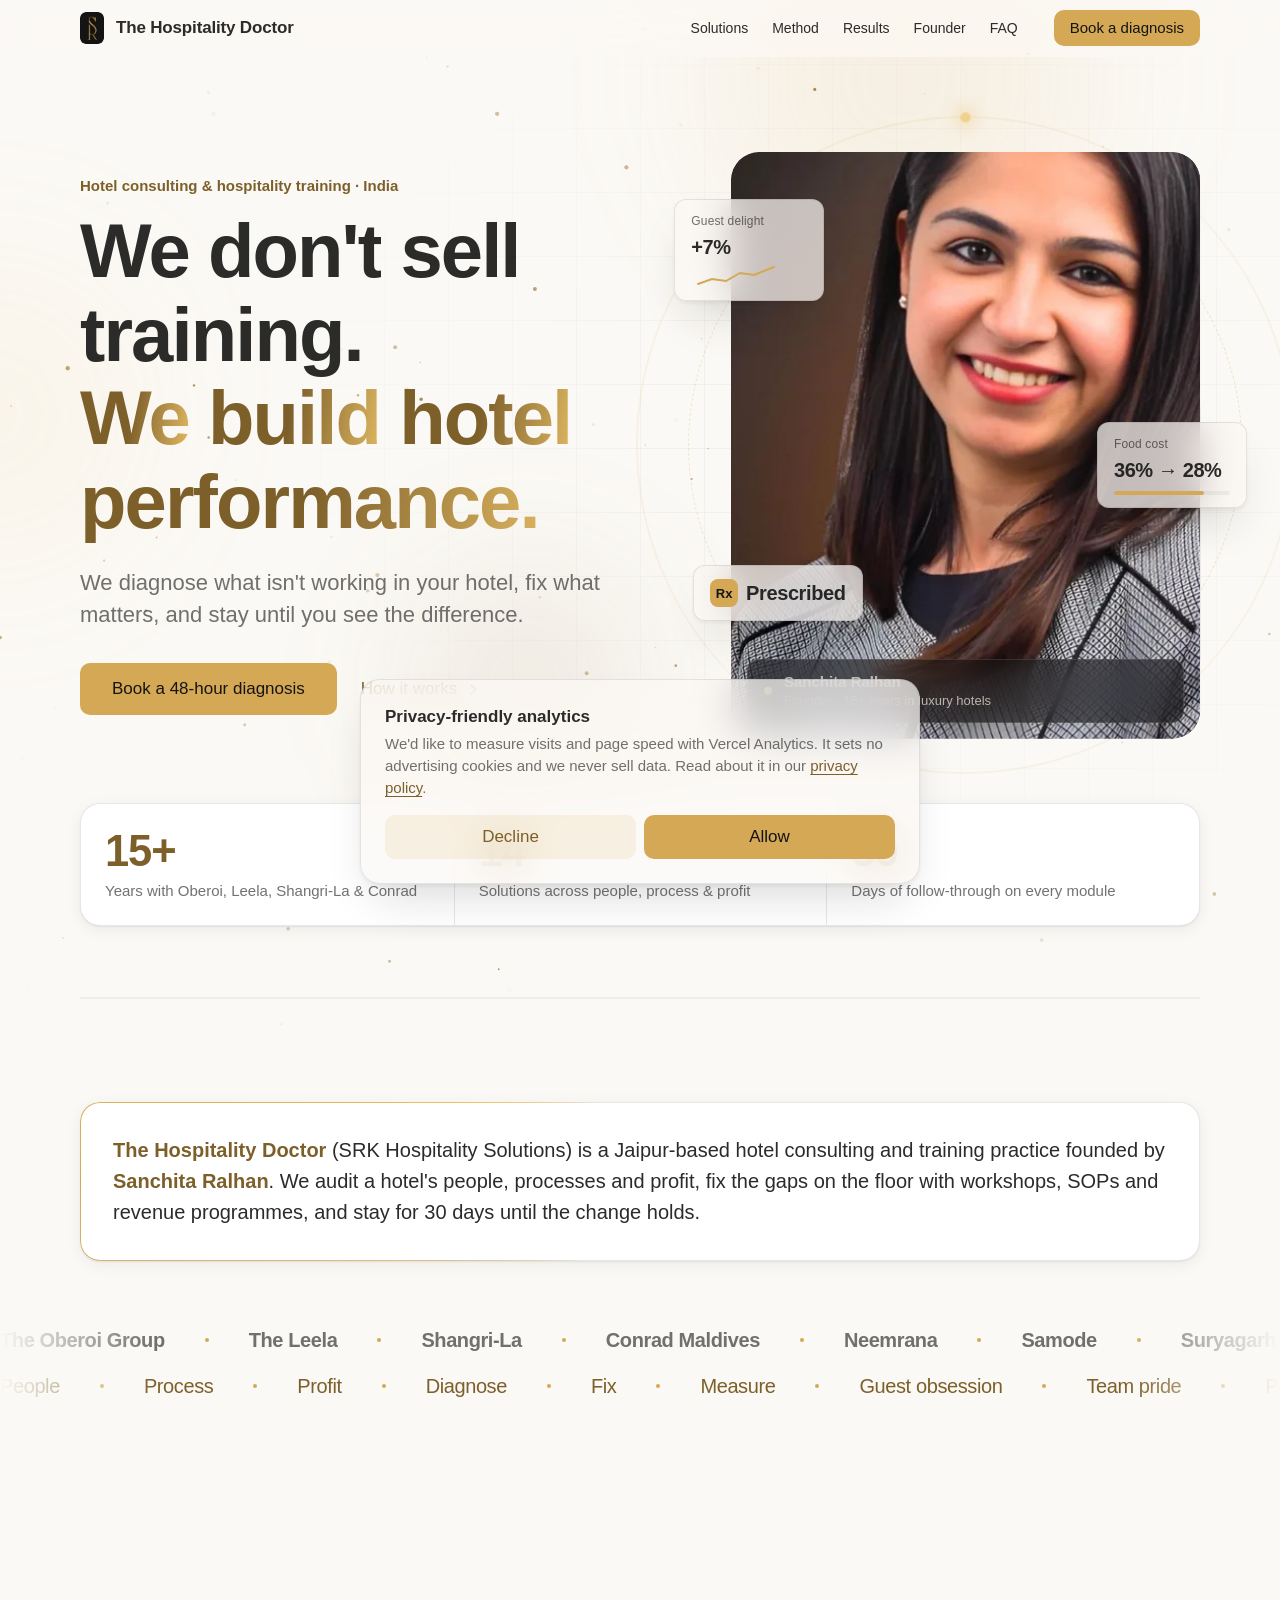
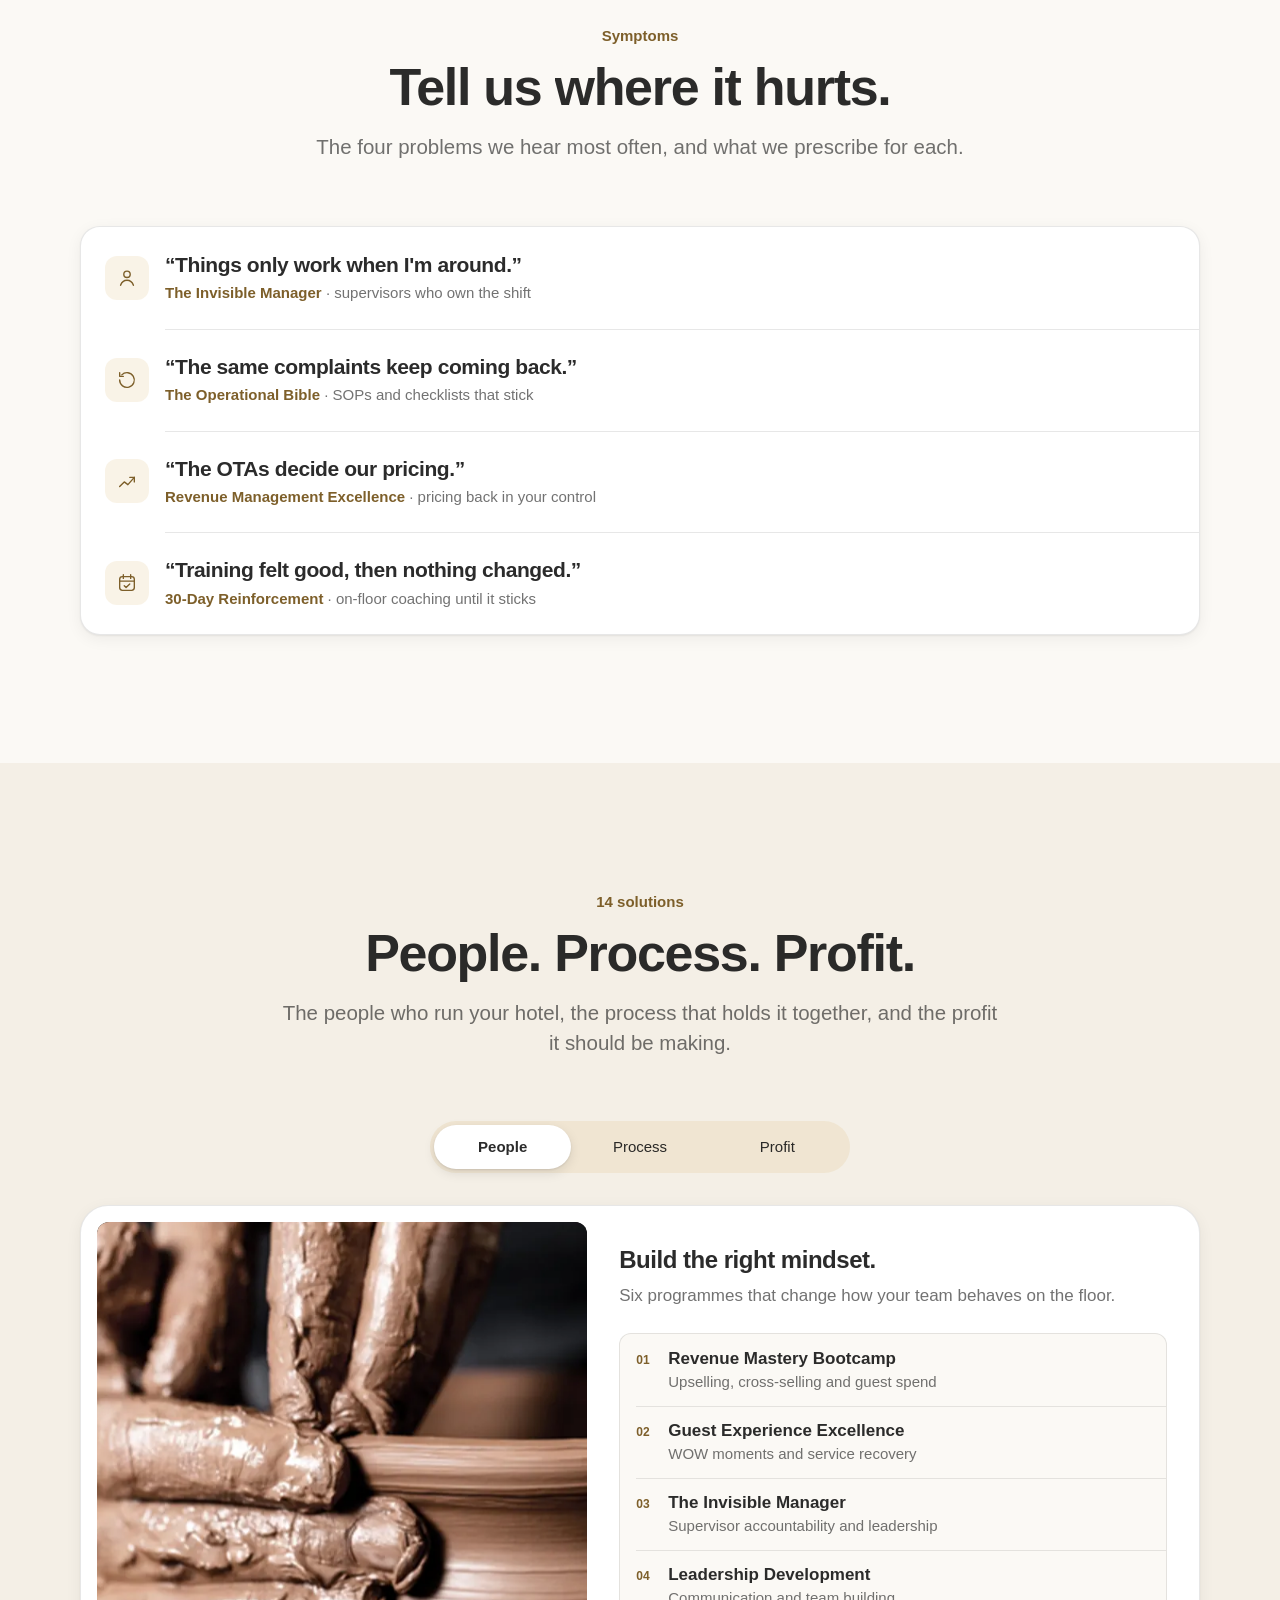
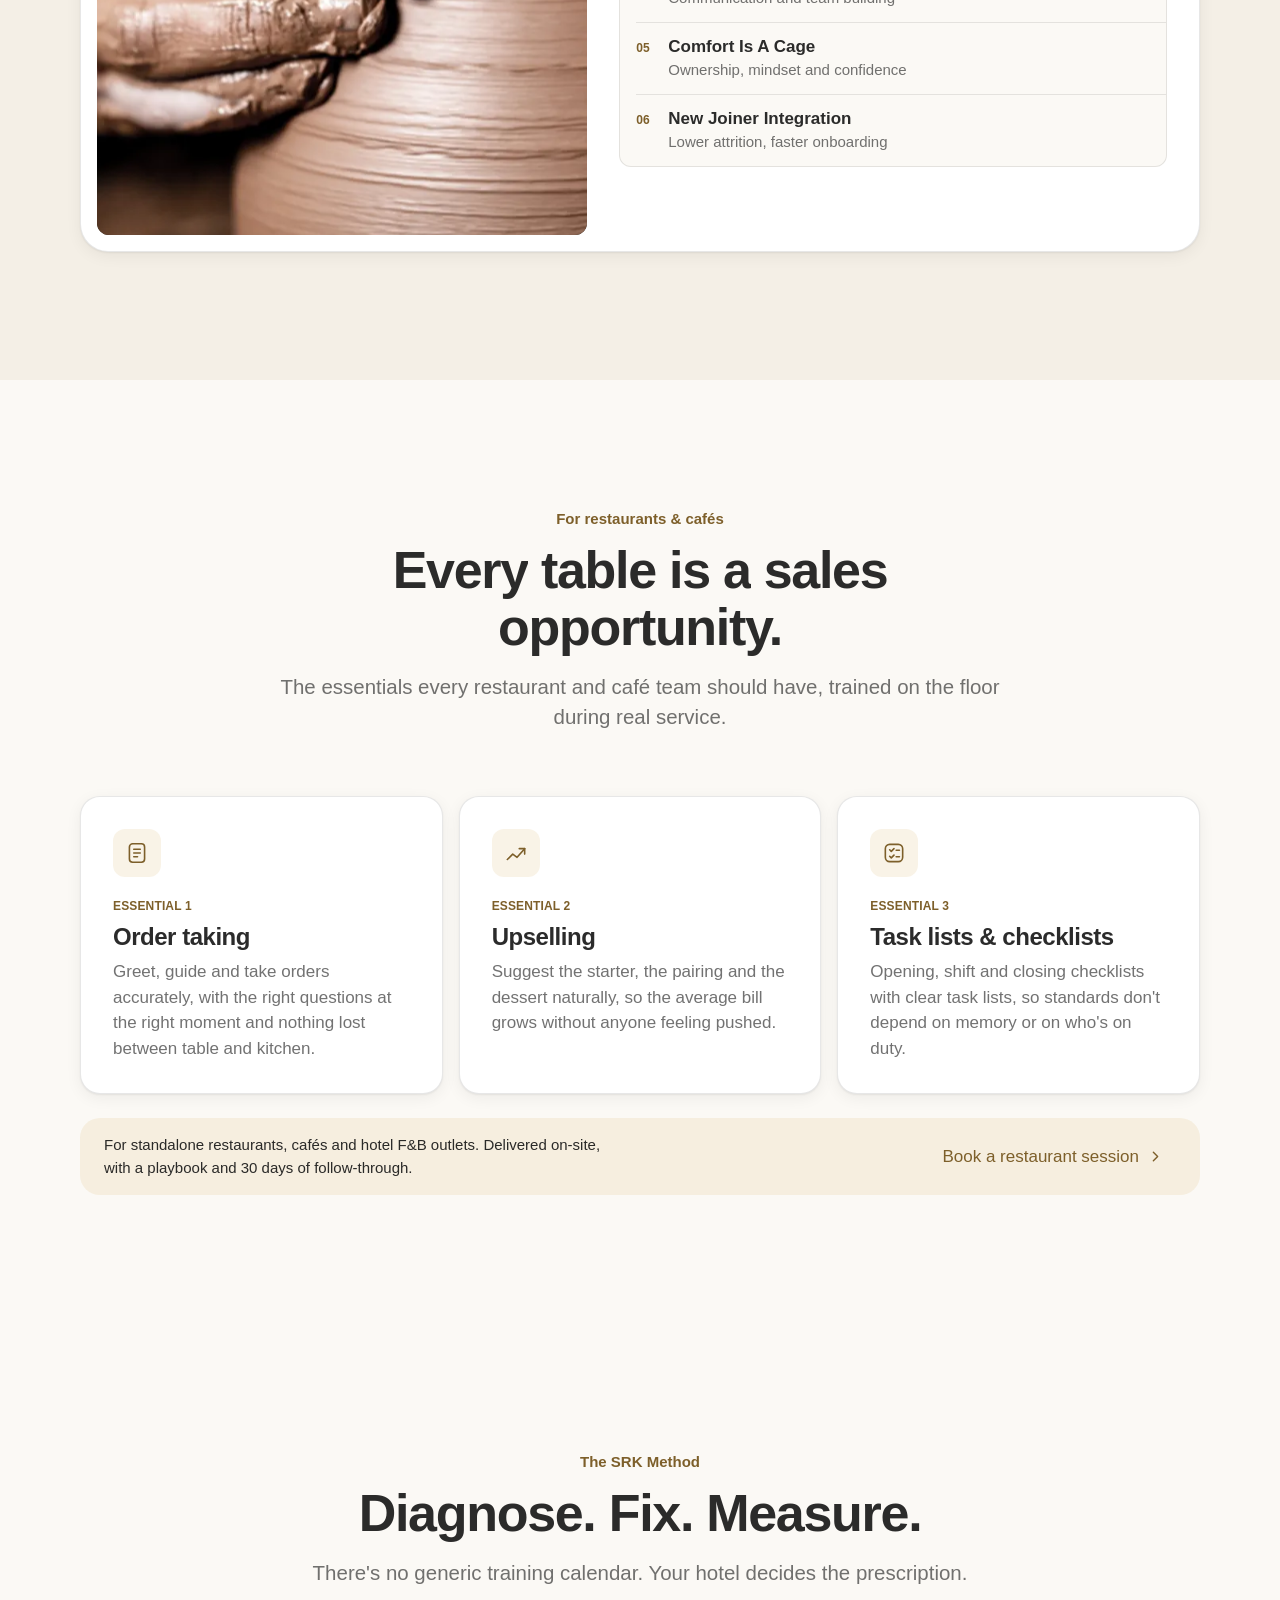
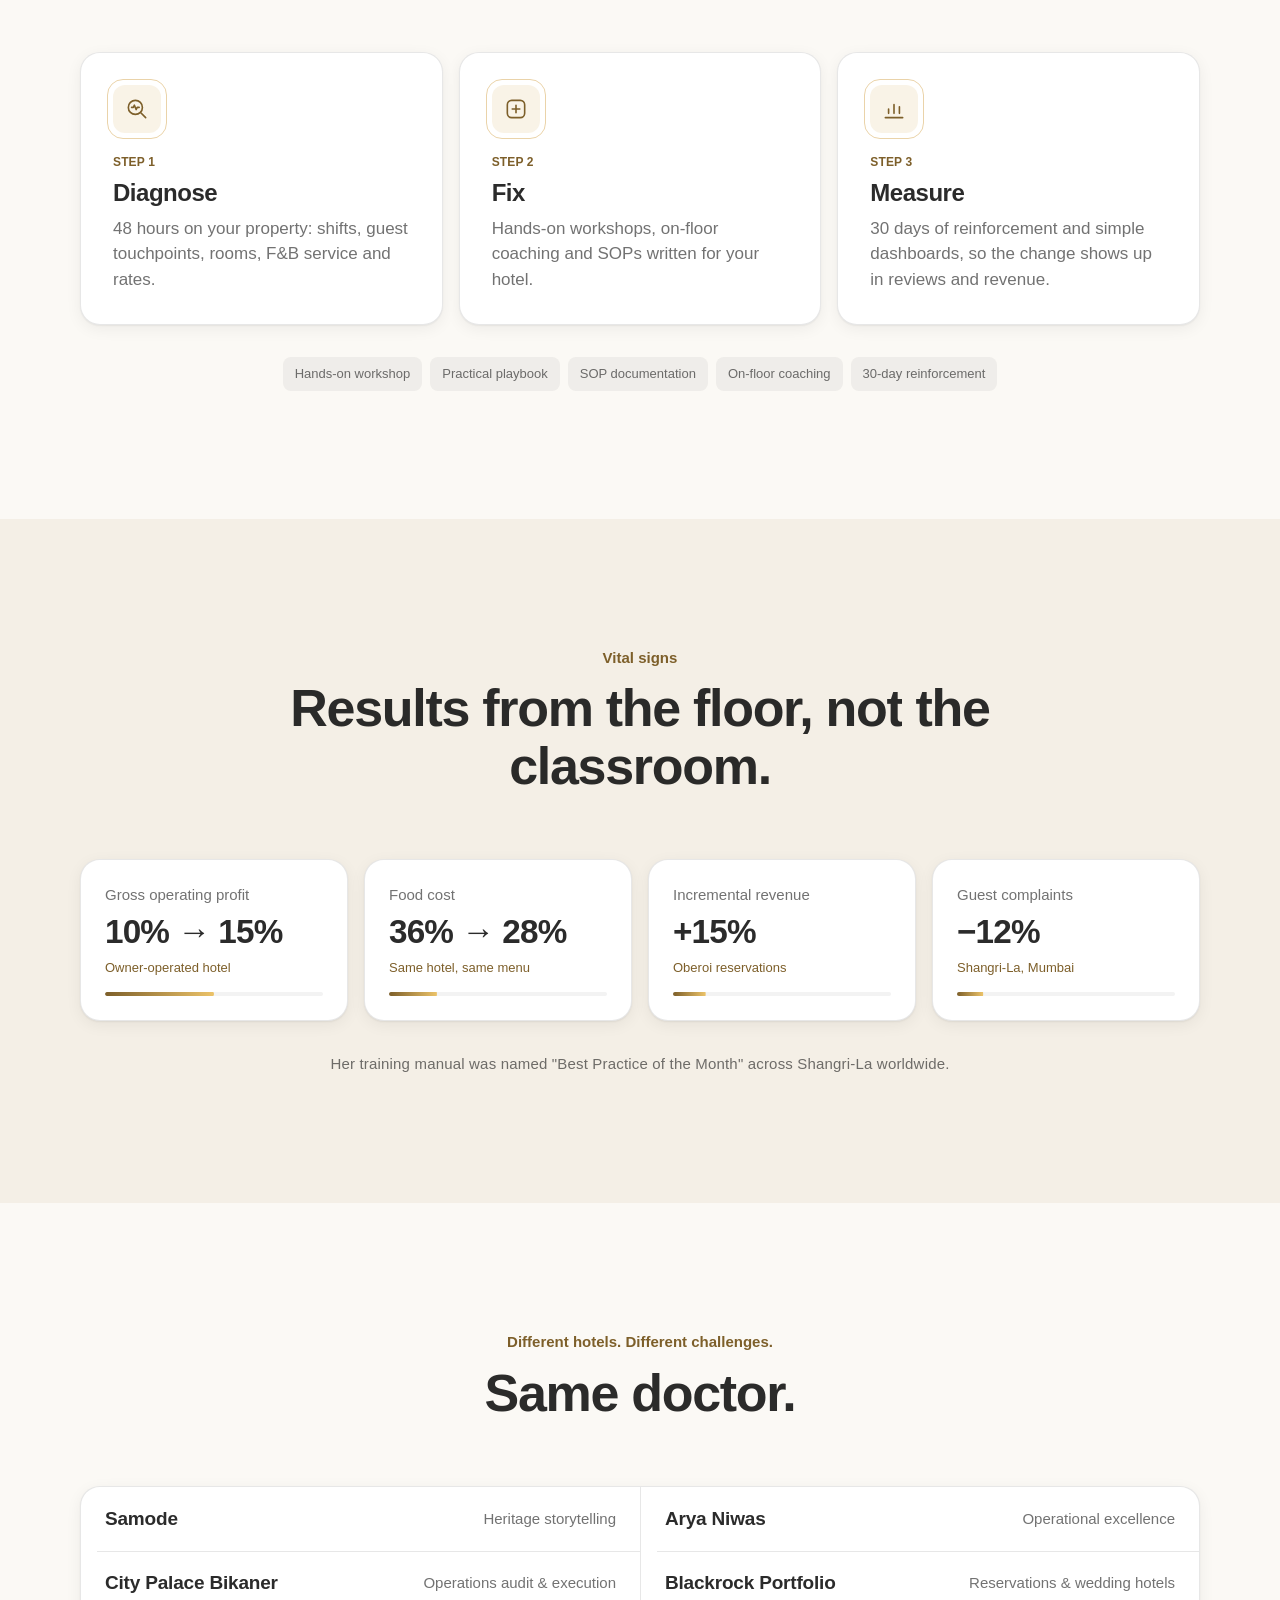
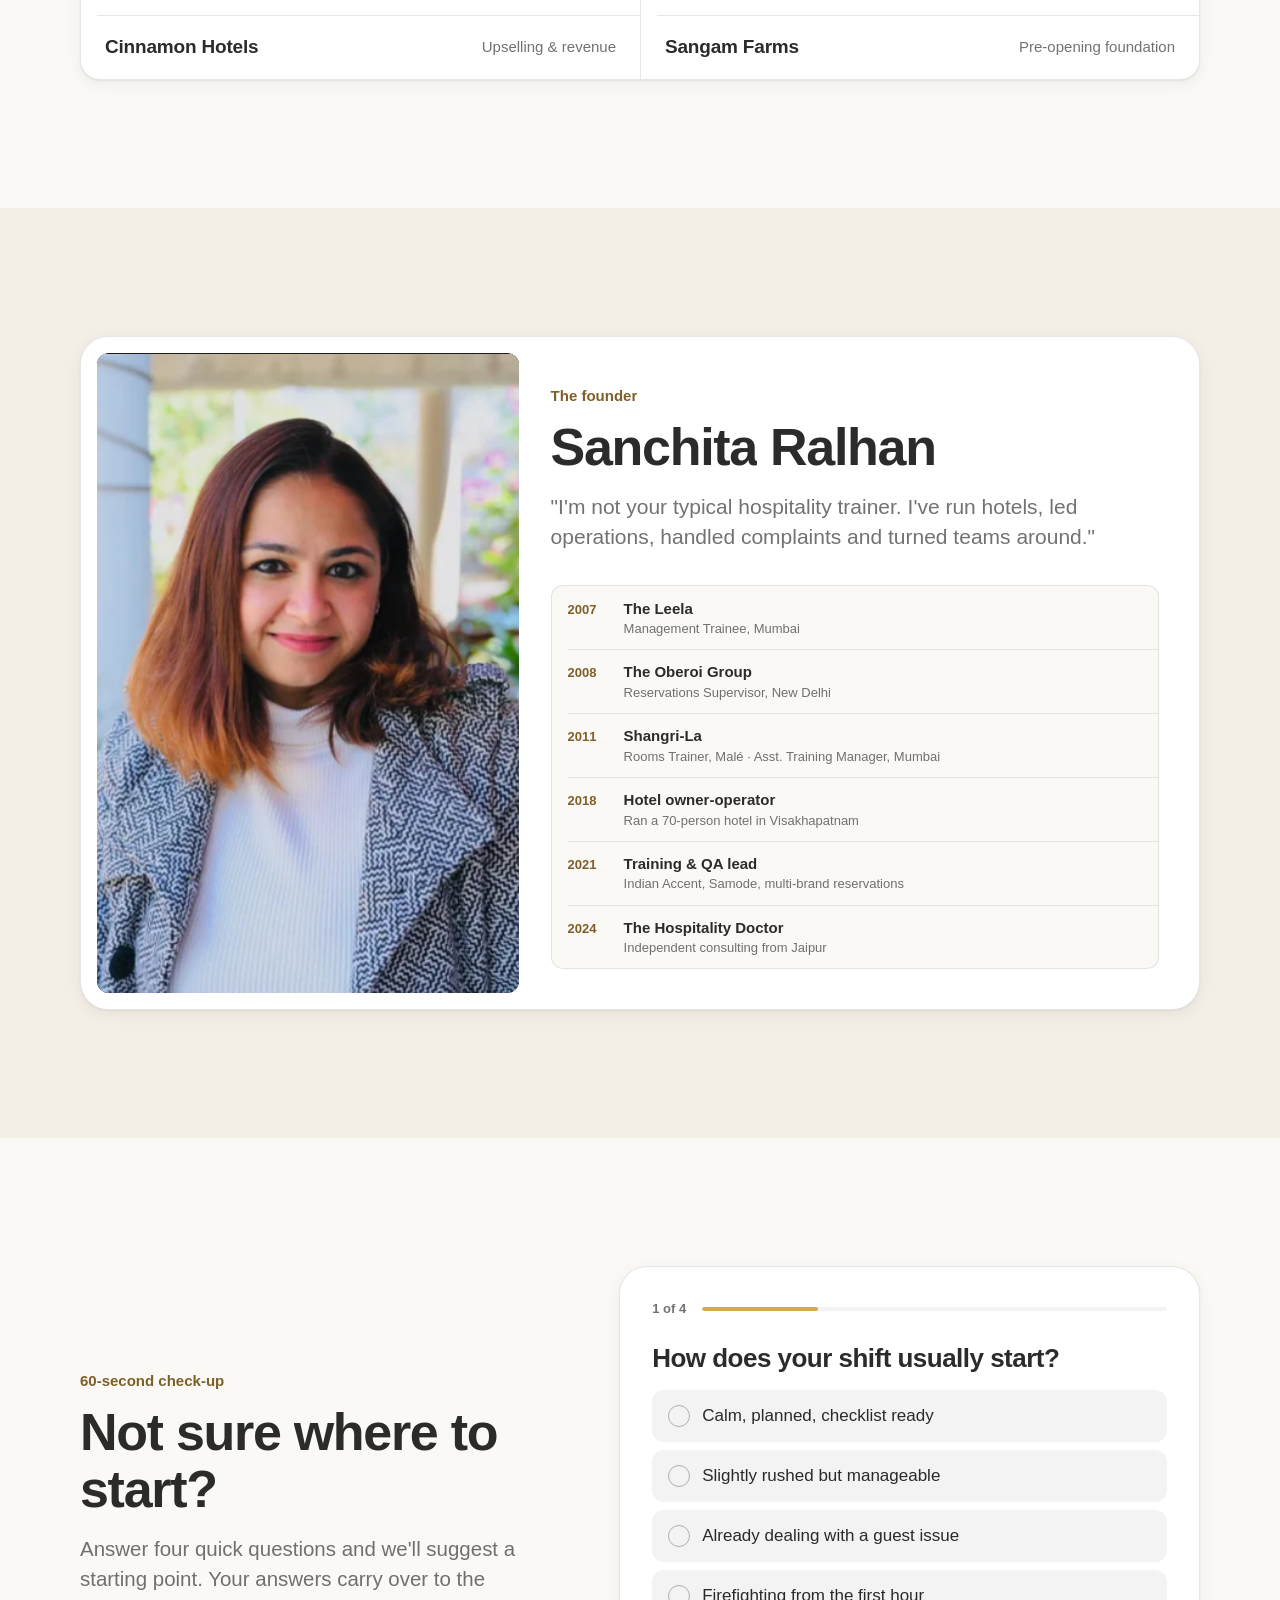
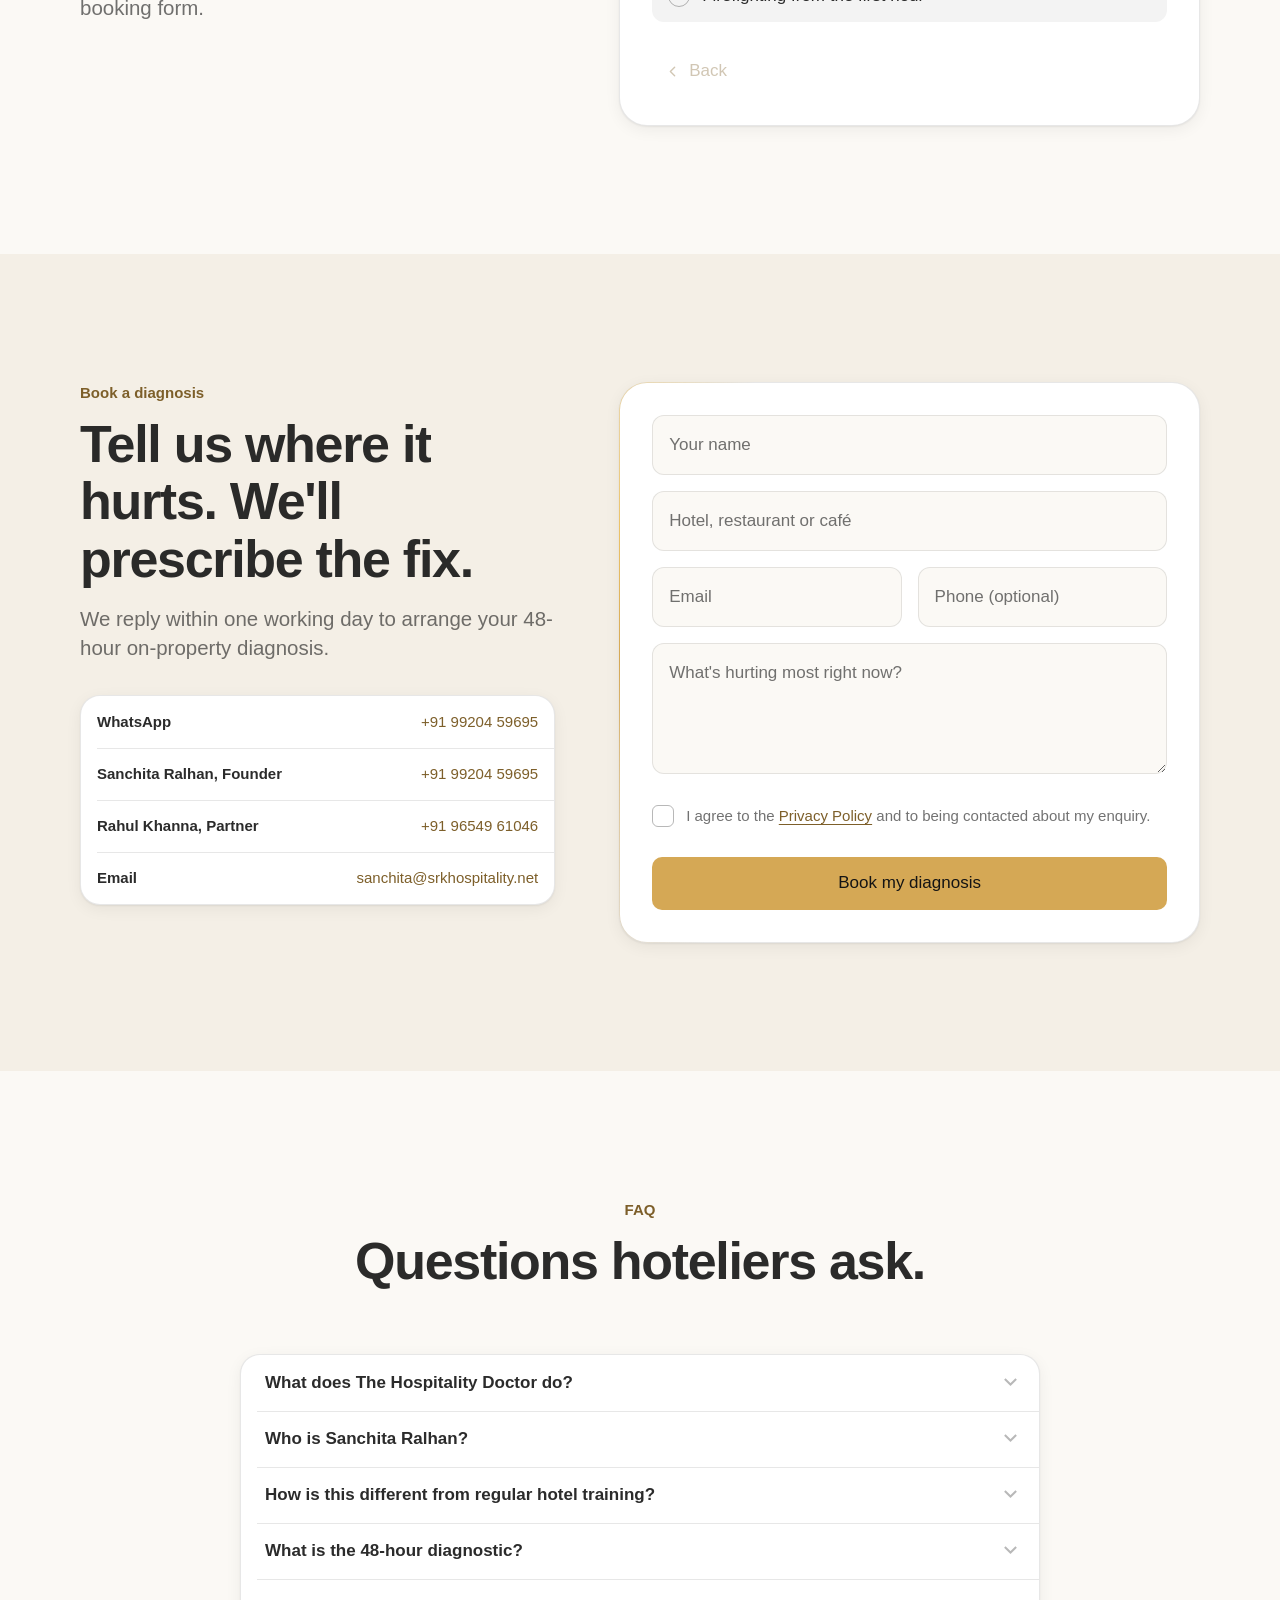
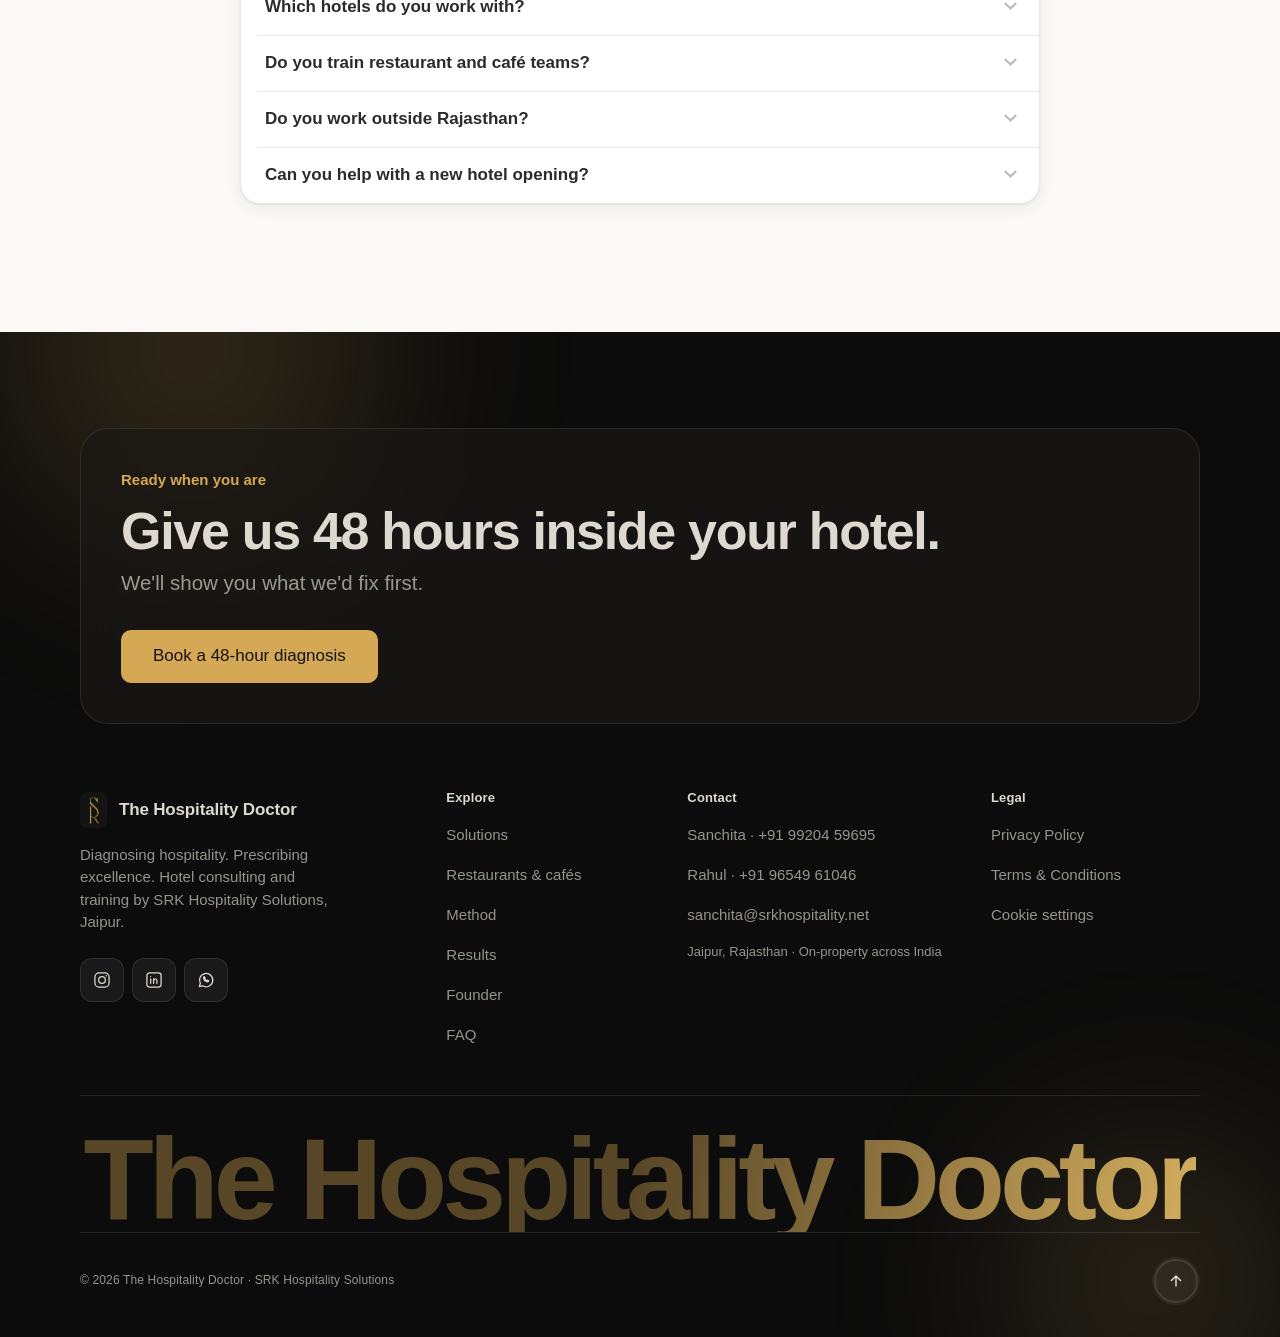
==== commit 4d193b15: "Replace founder photo; add restaurants & cafés programme - New founder portrait (responsive 480/800," ====
--- a/index.html
+++ b/index.html
@@ -4,7 +4,7 @@
 <meta charset="utf-8">
 <meta name="viewport" content="width=device-width, initial-scale=1, viewport-fit=cover">
 <title>The Hospitality Doctor | Hotel Consulting &amp; Hospitality Training India – Sanchita Ralhan</title>
-<meta name="description" content="The Hospitality Doctor (SRK Hospitality Solutions) diagnoses and fixes hotel performance across people, process and profit. Hotel audits, SOPs, staff training, upselling and revenue management by Sanchita Ralhan – 15+ years with Oberoi, Leela, Shangri-La and Conrad. Based in Jaipur, serving hotels across India.">
+<meta name="description" content="The Hospitality Doctor (SRK Hospitality Solutions) diagnoses and fixes hotel performance across people, process and profit. Hotel audits, SOPs, staff training, restaurant and café order-taking and upselling training, and revenue management by Sanchita Ralhan – 15+ years with Oberoi, Leela, Shangri-La and Conrad. Based in Jaipur, serving hotels across India.">
 <meta name="author" content="Sanchita Ralhan">
 <meta name="robots" content="index, follow, max-image-preview:large, max-snippet:-1, max-video-preview:-1">
 <link rel="canonical" href="https://www.srkhospitality.net/">
@@ -40,17 +40,23 @@
 <link rel="manifest" href="/site.webmanifest">
 
 <link rel="preload" as="image" href="/assets/img/sanchita-ralhan-portrait-800.webp" imagesrcset="/assets/img/sanchita-ralhan-portrait-480.webp 480w, /assets/img/sanchita-ralhan-portrait-640.webp 640w, /assets/img/sanchita-ralhan-portrait-800.webp 800w" imagesizes="(max-width: 960px) 92vw, 460px" fetchpriority="high">
-<link rel="stylesheet" href="/assets/css/styles.css?v=a7800a49">
+<link rel="stylesheet" href="/assets/css/styles.css?v=bdfd28af">
 
 <script type="application/ld+json">
 {
   "@context": "https://schema.org",
   "@graph": [
     {
-      "@type": ["ProfessionalService", "LocalBusiness"],
+      "@type": [
+        "ProfessionalService",
+        "LocalBusiness"
+      ],
       "@id": "https://www.srkhospitality.net/#business",
       "name": "The Hospitality Doctor",
-      "alternateName": ["SRK Hospitality Solutions", "SRK Hospitality"],
+      "alternateName": [
+        "SRK Hospitality Solutions",
+        "SRK Hospitality"
+      ],
       "slogan": "Diagnosing Hospitality. Prescribing Excellence.",
       "description": "Hotel consulting and hospitality training firm that diagnoses and fixes hotel performance across people, process and profit through audits, SOPs, on-floor training, upselling and revenue management coaching.",
       "url": "https://www.srkhospitality.net/",
@@ -59,41 +65,242 @@
       "telephone": "+91-99204-59695",
       "email": "sanchita@srkhospitality.net",
       "priceRange": "₹₹",
-      "founder": {"@id": "https://www.srkhospitality.net/#sanchita"},
+      "founder": {
+        "@id": "https://www.srkhospitality.net/#sanchita"
+      },
       "employee": [
-        {"@id": "https://www.srkhospitality.net/#sanchita"},
-        {"@type": "Person", "name": "Rahul Khanna", "jobTitle": "Partner", "telephone": "+91-96549-61046"}
+        {
+          "@id": "https://www.srkhospitality.net/#sanchita"
+        },
+        {
+          "@type": "Person",
+          "name": "Rahul Khanna",
+          "jobTitle": "Partner",
+          "telephone": "+91-96549-61046"
+        }
       ],
-      "address": {"@type": "PostalAddress", "addressLocality": "Jaipur", "addressRegion": "Rajasthan", "addressCountry": "IN"},
-      "geo": {"@type": "GeoCoordinates", "latitude": 26.9124, "longitude": 75.7873},
-      "areaServed": [{"@type": "Country", "name": "India"}, {"@type": "State", "name": "Rajasthan"}],
-      "knowsAbout": ["Hotel consulting", "Hospitality training", "Hotel operations audit", "Standard operating procedures for hotels", "Upselling and cross-selling", "Hotel revenue management", "Guest experience", "Service recovery", "Front office training", "Housekeeping training", "F&B service training", "Weddings and MICE operations", "Hotel pre-opening", "Leadership development"],
-      "sameAs": ["https://www.instagram.com/the.hospitalitydoctor/", "https://www.linkedin.com/in/sanchita-kapoor-ralhan-037ab2107/"],
-      "contactPoint": [{"@type": "ContactPoint", "telephone": "+91-99204-59695", "contactType": "sales", "areaServed": "IN", "availableLanguage": ["English", "Hindi"]}],
+      "address": {
+        "@type": "PostalAddress",
+        "addressLocality": "Jaipur",
+        "addressRegion": "Rajasthan",
+        "addressCountry": "IN"
+      },
+      "geo": {
+        "@type": "GeoCoordinates",
+        "latitude": 26.9124,
+        "longitude": 75.7873
+      },
+      "areaServed": [
+        {
+          "@type": "Country",
+          "name": "India"
+        },
+        {
+          "@type": "State",
+          "name": "Rajasthan"
+        }
+      ],
+      "knowsAbout": [
+        "Hotel consulting",
+        "Hospitality training",
+        "Hotel operations audit",
+        "Standard operating procedures for hotels",
+        "Upselling and cross-selling",
+        "Hotel revenue management",
+        "Guest experience",
+        "Service recovery",
+        "Front office training",
+        "Housekeeping training",
+        "F&B service training",
+        "Weddings and MICE operations",
+        "Hotel pre-opening",
+        "Leadership development",
+        "Restaurant staff training",
+        "Café staff training",
+        "Order taking training",
+        "Restaurant upselling",
+        "Restaurant checklists"
+      ],
+      "sameAs": [
+        "https://www.instagram.com/the.hospitalitydoctor/",
+        "https://www.linkedin.com/in/sanchita-kapoor-ralhan-037ab2107/"
+      ],
+      "contactPoint": [
+        {
+          "@type": "ContactPoint",
+          "telephone": "+91-99204-59695",
+          "contactType": "sales",
+          "areaServed": "IN",
+          "availableLanguage": [
+            "English",
+            "Hindi"
+          ]
+        }
+      ],
       "hasOfferCatalog": {
         "@type": "OfferCatalog",
         "name": "14 Hotel Performance Solutions",
         "itemListElement": [
-          {"@type": "OfferCatalog", "name": "People", "itemListElement": [
-            {"@type": "Offer", "itemOffered": {"@type": "Service", "name": "Revenue Mastery Bootcamp", "description": "Upselling, cross-selling and guest spend training for hotel teams."}},
-            {"@type": "Offer", "itemOffered": {"@type": "Service", "name": "Guest Experience Excellence", "description": "WOW moments and service recovery training."}},
-            {"@type": "Offer", "itemOffered": {"@type": "Service", "name": "The Invisible Manager", "description": "Supervisor accountability and leadership."}},
-            {"@type": "Offer", "itemOffered": {"@type": "Service", "name": "Leadership Development", "description": "Communication and team building for hotel managers."}},
-            {"@type": "Offer", "itemOffered": {"@type": "Service", "name": "Comfort Is A Cage", "description": "Ownership, mindset and confidence workshop."}},
-            {"@type": "Offer", "itemOffered": {"@type": "Service", "name": "New Joiner Integration", "description": "Faster onboarding and reduced attrition."}}
-          ]},
-          {"@type": "OfferCatalog", "name": "Process", "itemListElement": [
-            {"@type": "Offer", "itemOffered": {"@type": "Service", "name": "The Operational Bible", "description": "Hotel SOPs, job descriptions and checklists."}},
-            {"@type": "Offer", "itemOffered": {"@type": "Service", "name": "Peak Hour Perfection", "description": "Task allocation and service flow for busy periods."}},
-            {"@type": "Offer", "itemOffered": {"@type": "Service", "name": "Pre-Opening Support", "description": "Systems, training and readiness for new hotels."}},
-            {"@type": "Offer", "itemOffered": {"@type": "Service", "name": "Weddings & MICE Excellence", "description": "Banquet and event service standards."}},
-            {"@type": "Offer", "itemOffered": {"@type": "Service", "name": "Airport Lounge Experience", "description": "High-volume service excellence."}}
-          ]},
-          {"@type": "OfferCatalog", "name": "Profit", "itemListElement": [
-            {"@type": "Offer", "itemOffered": {"@type": "Service", "name": "Revenue Management Excellence", "description": "Pricing, distribution and forecasting for hotels."}},
-            {"@type": "Offer", "itemOffered": {"@type": "Service", "name": "MIS & Dashboards", "description": "Reporting and performance tracking."}},
-            {"@type": "Offer", "itemOffered": {"@type": "Service", "name": "Hotel Leasing & Management", "description": "End-to-end operational oversight."}}
-          ]}
+          {
+            "@type": "OfferCatalog",
+            "name": "People",
+            "itemListElement": [
+              {
+                "@type": "Offer",
+                "itemOffered": {
+                  "@type": "Service",
+                  "name": "Revenue Mastery Bootcamp",
+                  "description": "Upselling, cross-selling and guest spend training for hotel teams."
+                }
+              },
+              {
+                "@type": "Offer",
+                "itemOffered": {
+                  "@type": "Service",
+                  "name": "Guest Experience Excellence",
+                  "description": "WOW moments and service recovery training."
+                }
+              },
+              {
+                "@type": "Offer",
+                "itemOffered": {
+                  "@type": "Service",
+                  "name": "The Invisible Manager",
+                  "description": "Supervisor accountability and leadership."
+                }
+              },
+              {
+                "@type": "Offer",
+                "itemOffered": {
+                  "@type": "Service",
+                  "name": "Leadership Development",
+                  "description": "Communication and team building for hotel managers."
+                }
+              },
+              {
+                "@type": "Offer",
+                "itemOffered": {
+                  "@type": "Service",
+                  "name": "Comfort Is A Cage",
+                  "description": "Ownership, mindset and confidence workshop."
+                }
+              },
+              {
+                "@type": "Offer",
+                "itemOffered": {
+                  "@type": "Service",
+                  "name": "New Joiner Integration",
+                  "description": "Faster onboarding and reduced attrition."
+                }
+              }
+            ]
+          },
+          {
+            "@type": "OfferCatalog",
+            "name": "Process",
+            "itemListElement": [
+              {
+                "@type": "Offer",
+                "itemOffered": {
+                  "@type": "Service",
+                  "name": "The Operational Bible",
+                  "description": "Hotel SOPs, job descriptions and checklists."
+                }
+              },
+              {
+                "@type": "Offer",
+                "itemOffered": {
+                  "@type": "Service",
+                  "name": "Peak Hour Perfection",
+                  "description": "Task allocation and service flow for busy periods."
+                }
+              },
+              {
+                "@type": "Offer",
+                "itemOffered": {
+                  "@type": "Service",
+                  "name": "Pre-Opening Support",
+                  "description": "Systems, training and readiness for new hotels."
+                }
+              },
+              {
+                "@type": "Offer",
+                "itemOffered": {
+                  "@type": "Service",
+                  "name": "Weddings & MICE Excellence",
+                  "description": "Banquet and event service standards."
+                }
+              },
+              {
+                "@type": "Offer",
+                "itemOffered": {
+                  "@type": "Service",
+                  "name": "Airport Lounge Experience",
+                  "description": "High-volume service excellence."
+                }
+              }
+            ]
+          },
+          {
+            "@type": "OfferCatalog",
+            "name": "Profit",
+            "itemListElement": [
+              {
+                "@type": "Offer",
+                "itemOffered": {
+                  "@type": "Service",
+                  "name": "Revenue Management Excellence",
+                  "description": "Pricing, distribution and forecasting for hotels."
+                }
+              },
+              {
+                "@type": "Offer",
+                "itemOffered": {
+                  "@type": "Service",
+                  "name": "MIS & Dashboards",
+                  "description": "Reporting and performance tracking."
+                }
+              },
+              {
+                "@type": "Offer",
+                "itemOffered": {
+                  "@type": "Service",
+                  "name": "Hotel Leasing & Management",
+                  "description": "End-to-end operational oversight."
+                }
+              }
+            ]
+          },
+          {
+            "@type": "OfferCatalog",
+            "name": "Restaurants & Cafés",
+            "itemListElement": [
+              {
+                "@type": "Offer",
+                "itemOffered": {
+                  "@type": "Service",
+                  "name": "Order Taking Training",
+                  "description": "Training restaurant and café staff to greet, guide and take orders accurately."
+                }
+              },
+              {
+                "@type": "Offer",
+                "itemOffered": {
+                  "@type": "Service",
+                  "name": "Restaurant Upselling Training",
+                  "description": "Natural suggestive selling of starters, pairings and desserts to grow average bill size."
+                }
+              },
+              {
+                "@type": "Offer",
+                "itemOffered": {
+                  "@type": "Service",
+                  "name": "Task Lists & Checklists",
+                  "description": "Opening, shift and closing checklists and task lists for restaurant and café teams."
+                }
+              }
+            ]
+          }
         ]
       }
     },
@@ -105,10 +312,25 @@
       "jobTitle": "Founder, The Hospitality Doctor",
       "description": "Hospitality trainer and hotel consultant with 15+ years in luxury hotel operations, training and quality assurance across Oberoi, Leela, Shangri-La, Conrad, Neemrana, Samode and Indian Accent.",
       "image": "https://www.srkhospitality.net/assets/img/sanchita-ralhan-portrait-800.webp",
-      "worksFor": {"@id": "https://www.srkhospitality.net/#business"},
-      "homeLocation": {"@type": "Place", "name": "Jaipur, Rajasthan, India"},
-      "knowsAbout": ["Hospitality training", "Hotel operations", "Quality assurance", "Upselling", "Guest experience", "Leadership development"],
-      "sameAs": ["https://www.linkedin.com/in/sanchita-kapoor-ralhan-037ab2107/", "https://www.instagram.com/the.hospitalitydoctor/"]
+      "worksFor": {
+        "@id": "https://www.srkhospitality.net/#business"
+      },
+      "homeLocation": {
+        "@type": "Place",
+        "name": "Jaipur, Rajasthan, India"
+      },
+      "knowsAbout": [
+        "Hospitality training",
+        "Hotel operations",
+        "Quality assurance",
+        "Upselling",
+        "Guest experience",
+        "Leadership development"
+      ],
+      "sameAs": [
+        "https://www.linkedin.com/in/sanchita-kapoor-ralhan-037ab2107/",
+        "https://www.instagram.com/the.hospitalitydoctor/"
+      ]
     },
     {
       "@type": "WebSite",
@@ -116,39 +338,123 @@
       "url": "https://www.srkhospitality.net/",
       "name": "The Hospitality Doctor",
       "inLanguage": "en-IN",
-      "publisher": {"@id": "https://www.srkhospitality.net/#business"}
+      "publisher": {
+        "@id": "https://www.srkhospitality.net/#business"
+      }
     },
     {
       "@type": "WebPage",
       "@id": "https://www.srkhospitality.net/#webpage",
       "url": "https://www.srkhospitality.net/",
       "name": "The Hospitality Doctor | Hotel Consulting & Hospitality Training India",
-      "isPartOf": {"@id": "https://www.srkhospitality.net/#website"},
-      "about": {"@id": "https://www.srkhospitality.net/#business"},
+      "isPartOf": {
+        "@id": "https://www.srkhospitality.net/#website"
+      },
+      "about": {
+        "@id": "https://www.srkhospitality.net/#business"
+      },
       "primaryImageOfPage": "https://www.srkhospitality.net/assets/img/og-image.jpg?v=cf5fb3dc",
-      "speakable": {"@type": "SpeakableSpecification", "cssSelector": ["#answer", "#faq"]},
-      "dateModified": "2026-11-19"
+      "speakable": {
+        "@type": "SpeakableSpecification",
+        "cssSelector": [
+          "#answer",
+          "#faq"
+        ]
+      },
+      "dateModified": "2026-11-23"
     },
     {
       "@type": "HowTo",
       "name": "How The Hospitality Doctor fixes hotel performance",
       "step": [
-        {"@type": "HowToStep", "position": 1, "name": "Diagnose", "text": "A 48-hour on-property audit across front office, housekeeping, F&B, revenue and leadership to find what is holding the hotel back."},
-        {"@type": "HowToStep", "position": 2, "name": "Fix", "text": "Hands-on workshops, on-floor coaching, SOP documentation and practical playbooks built for that hotel."},
-        {"@type": "HowToStep", "position": 3, "name": "Measure", "text": "30 days of reinforcement support and MIS tracking so the change shows up in reviews, revenue and team behaviour."}
+        {
+          "@type": "HowToStep",
+          "position": 1,
+          "name": "Diagnose",
+          "text": "A 48-hour on-property audit across front office, housekeeping, F&B, revenue and leadership to find what is holding the hotel back."
+        },
+        {
+          "@type": "HowToStep",
+          "position": 2,
+          "name": "Fix",
+          "text": "Hands-on workshops, on-floor coaching, SOP documentation and practical playbooks built for that hotel."
+        },
+        {
+          "@type": "HowToStep",
+          "position": 3,
+          "name": "Measure",
+          "text": "30 days of reinforcement support and MIS tracking so the change shows up in reviews, revenue and team behaviour."
+        }
       ]
     },
     {
       "@type": "FAQPage",
       "@id": "https://www.srkhospitality.net/#faq",
       "mainEntity": [
-        {"@type": "Question", "name": "What does The Hospitality Doctor do?", "acceptedAnswer": {"@type": "Answer", "text": "The Hospitality Doctor (SRK Hospitality Solutions) is a hotel consulting and training firm founded by Sanchita Ralhan. It audits a hotel's people, processes and profit levers, then fixes the gaps with on-floor training, SOPs, upselling programmes and revenue management support, followed by 30 days of reinforcement."}},
-        {"@type": "Question", "name": "Who is Sanchita Ralhan?", "acceptedAnswer": {"@type": "Answer", "text": "Sanchita Ralhan is the founder of The Hospitality Doctor. She has 15+ years in luxury hospitality with The Leela, The Oberoi Group, Shangri-La (Mumbai and Maldives), Conrad, Indian Accent and Samode, has run her own hotel, and now consults for independent and heritage hotels across India from Jaipur."}},
-        {"@type": "Question", "name": "How is this different from a regular hotel training programme?", "acceptedAnswer": {"@type": "Answer", "text": "There is no generic training calendar. Every engagement starts with a diagnosis of the specific hotel, and each module includes a hands-on workshop, a leave-behind playbook and 30 days of follow-through so the change actually sticks."}},
-        {"@type": "Question", "name": "Which hotels do you work with?", "acceptedAnswer": {"@type": "Answer", "text": "Independent, boutique, heritage and resort hotels, wedding venues and hotel portfolios across India. Recent work includes Samode, Arya Niwas, City Palace Bikaner, Blackrock Portfolio, Cinnamon Hotels and Sangam Farms."}},
-        {"@type": "Question", "name": "What is the 48-hour hotel diagnostic?", "acceptedAnswer": {"@type": "Answer", "text": "The team spends 48 hours inside your hotel observing shifts, guest touchpoints, housekeeping checks, F&B service and pricing, then shows you what they would fix first and in what order."}},
-        {"@type": "Question", "name": "Do you work outside Jaipur and Rajasthan?", "acceptedAnswer": {"@type": "Answer", "text": "Yes. The Hospitality Doctor is based in Jaipur and works with hotels across India, delivering training on-property."}},
-        {"@type": "Question", "name": "Can you help with a new hotel opening?", "acceptedAnswer": {"@type": "Answer", "text": "Yes. Pre-Opening Support covers SOPs, job descriptions, recruitment-ready training plans, mock service runs and readiness checks before the first guest arrives."}}
+        {
+          "@type": "Question",
+          "name": "What does The Hospitality Doctor do?",
+          "acceptedAnswer": {
+            "@type": "Answer",
+            "text": "The Hospitality Doctor (SRK Hospitality Solutions) is a hotel consulting and training firm founded by Sanchita Ralhan. It audits a hotel's people, processes and profit levers, then fixes the gaps with on-floor training, SOPs, upselling programmes and revenue management support, followed by 30 days of reinforcement."
+          }
+        },
+        {
+          "@type": "Question",
+          "name": "Who is Sanchita Ralhan?",
+          "acceptedAnswer": {
+            "@type": "Answer",
+            "text": "Sanchita Ralhan is the founder of The Hospitality Doctor. She has 15+ years in luxury hospitality with The Leela, The Oberoi Group, Shangri-La (Mumbai and Maldives), Conrad, Indian Accent and Samode, has run her own hotel, and now consults for independent and heritage hotels across India from Jaipur."
+          }
+        },
+        {
+          "@type": "Question",
+          "name": "How is this different from a regular hotel training programme?",
+          "acceptedAnswer": {
+            "@type": "Answer",
+            "text": "There is no generic training calendar. Every engagement starts with a diagnosis of the specific hotel, and each module includes a hands-on workshop, a leave-behind playbook and 30 days of follow-through so the change actually sticks."
+          }
+        },
+        {
+          "@type": "Question",
+          "name": "Which hotels do you work with?",
+          "acceptedAnswer": {
+            "@type": "Answer",
+            "text": "Independent, boutique, heritage and resort hotels, wedding venues and hotel portfolios across India. Recent work includes Samode, Arya Niwas, City Palace Bikaner, Blackrock Portfolio, Cinnamon Hotels and Sangam Farms."
+          }
+        },
+        {
+          "@type": "Question",
+          "name": "What is the 48-hour hotel diagnostic?",
+          "acceptedAnswer": {
+            "@type": "Answer",
+            "text": "The team spends 48 hours inside your hotel observing shifts, guest touchpoints, housekeeping checks, F&B service and pricing, then shows you what they would fix first and in what order."
+          }
+        },
+        {
+          "@type": "Question",
+          "name": "Do you train restaurant and café teams?",
+          "acceptedAnswer": {
+            "@type": "Answer",
+            "text": "Yes. At a minimum, every restaurant and café The Hospitality Doctor works with gets order-taking, upselling, and task-list and checklist training, delivered on the floor during real service."
+          }
+        },
+        {
+          "@type": "Question",
+          "name": "Do you work outside Jaipur and Rajasthan?",
+          "acceptedAnswer": {
+            "@type": "Answer",
+            "text": "Yes. The Hospitality Doctor is based in Jaipur and works with hotels across India, delivering training on-property."
+          }
+        },
+        {
+          "@type": "Question",
+          "name": "Can you help with a new hotel opening?",
+          "acceptedAnswer": {
+            "@type": "Answer",
+            "text": "Yes. Pre-Opening Support covers SOPs, job descriptions, recruitment-ready training plans, mock service runs and readiness checks before the first guest arrives."
+          }
+        }
       ]
     }
   ]
@@ -335,6 +641,41 @@
           <li><b>Hotel Leasing &amp; Management</b><span>End-to-end operational oversight</span></li>
         </ol>
       </div>
+    </div>
+  </div>
+</section>
+
+<!-- RESTAURANTS & CAFES -->
+<section class="section" id="restaurants" aria-labelledby="rest-title">
+  <div class="wrap">
+    <header class="sec-head">
+      <p class="eyebrow reveal">For restaurants &amp; cafés</p>
+      <h2 id="rest-title" class="title-1 reveal">Every table is a sales opportunity.</h2>
+      <p class="sec-sub reveal">The essentials every restaurant and café team should have, trained on the floor during real service.</p>
+    </header>
+    <ol class="rest-grid">
+      <li class="card rest-card reveal tilt">
+        <span class="step-ico" aria-hidden="true"><svg viewBox="0 0 24 24"><rect x="5" y="3.5" width="14" height="17" rx="3"/><path d="M9 8.5h6M9 12h6M9 15.5h3.5"/></svg></span>
+        <span class="step-n">Essential 1</span>
+        <h3 class="title-2">Order taking</h3>
+        <p class="secondary">Greet, guide and take orders accurately, with the right questions at the right moment and nothing lost between table and kitchen.</p>
+      </li>
+      <li class="card rest-card reveal tilt">
+        <span class="step-ico" aria-hidden="true"><svg viewBox="0 0 24 24"><path d="M4 18l5-5 4 3 7-8"/><path d="M15 8h5v5"/></svg></span>
+        <span class="step-n">Essential 2</span>
+        <h3 class="title-2">Upselling</h3>
+        <p class="secondary">Suggest the starter, the pairing and the dessert naturally, so the average bill grows without anyone feeling pushed.</p>
+      </li>
+      <li class="card rest-card reveal tilt">
+        <span class="step-ico" aria-hidden="true"><svg viewBox="0 0 24 24"><rect x="4" y="4" width="16" height="16" rx="4"/><path d="M8 9l1.5 1.5L12 8M8 15l1.5 1.5L12 14M14 9.5h3M14 15.5h3"/></svg></span>
+        <span class="step-n">Essential 3</span>
+        <h3 class="title-2">Task lists &amp; checklists</h3>
+        <p class="secondary">Opening, shift and closing checklists with clear task lists, so standards don't depend on memory or on who's on duty.</p>
+      </li>
+    </ol>
+    <div class="rest-foot reveal">
+      <p class="secondary">For standalone restaurants, cafés and hotel F&amp;B outlets. Delivered on-site, with a playbook and 30 days of follow-through.</p>
+      <a class="btn btn-plain" href="#book">Book a restaurant session <svg class="chev" viewBox="0 0 24 24" aria-hidden="true"><path d="M9 6l6 6-6 6"/></svg></a>
     </div>
   </div>
 </section>
@@ -415,7 +756,7 @@
 <section class="section surface" id="founder" aria-labelledby="founder-title">
   <div class="wrap">
     <div class="card founder reveal">
-      <div class="founder-media"><img data-parallax src="/assets/img/sanchita-ralhan-founder.webp" alt="Sanchita Ralhan seated in a heritage hotel lounge" loading="lazy" width="328" height="514"></div>
+      <div class="founder-media"><img data-parallax src="/assets/img/sanchita-ralhan-founder-800.webp" srcset="/assets/img/sanchita-ralhan-founder-480.webp 480w, /assets/img/sanchita-ralhan-founder-800.webp 800w" sizes="(max-width: 860px) 92vw, 440px" alt="Sanchita Ralhan, founder of The Hospitality Doctor, smiling outdoors in a patterned coat" loading="lazy" width="800" height="1000"></div>
       <div class="founder-body">
         <p class="eyebrow">The founder</p>
         <h2 id="founder-title" class="title-1">Sanchita Ralhan</h2>
@@ -508,7 +849,7 @@
       </div>
       <div class="field">
         <input id="f-hotel" name="hotel" type="text" autocomplete="organization" required minlength="2" maxlength="120" placeholder=" ">
-        <label for="f-hotel">Hotel or property</label>
+        <label for="f-hotel">Hotel, restaurant or café</label>
         <p class="err" id="e-hotel" aria-live="polite"></p>
       </div>
       <div class="field-row">
@@ -557,6 +898,7 @@
       <details><summary>How is this different from regular hotel training?</summary><p>There's no generic calendar. Every engagement starts with a diagnosis, and every module comes with a hands-on workshop, a playbook your team keeps, and 30 days of follow-through.</p></details>
       <details><summary>What is the 48-hour diagnostic?</summary><p>We spend 48 hours inside your hotel watching shifts, guest touchpoints, housekeeping, F&amp;B service and pricing. Then we show you what we'd fix first.</p></details>
       <details><summary>Which hotels do you work with?</summary><p>Independent, boutique, heritage and resort hotels, wedding venues and hotel portfolios. Recent work includes Samode, Arya Niwas, City Palace Bikaner, Blackrock, Cinnamon Hotels and Sangam Farms.</p></details>
+      <details><summary>Do you train restaurant and café teams?</summary><p>Yes. At a minimum, every restaurant and café we work with gets order-taking, upselling, and task-list and checklist training, delivered on the floor during real service.</p></details>
       <details><summary>Do you work outside Rajasthan?</summary><p>Yes. We're based in Jaipur and work on-property with hotels across India.</p></details>
       <details><summary>Can you help with a new hotel opening?</summary><p>Yes. Pre-Opening Support covers SOPs, job descriptions, training plans, mock service runs and readiness checks before the first guest arrives.</p></details>
     </div>
@@ -589,6 +931,7 @@
       <nav class="f-col reveal" aria-label="Explore">
         <h3>Explore</h3>
         <a href="/#solutions">Solutions</a>
+        <a href="/#restaurants">Restaurants &amp; cafés</a>
         <a href="/#method">Method</a>
         <a href="/#results">Results</a>
         <a href="/#founder">Founder</a>
@@ -644,7 +987,7 @@
     <a class="btn btn-secondary" href="https://wa.me/919920459695" target="_blank" rel="noopener">Message us on WhatsApp</a>
   </div>
 </template>
-<script src="/assets/js/main.js?v=2b4f599e" defer></script>
+<script src="/assets/js/main.js?v=d600de7c" defer></script>
 <script src="/assets/js/motion.js?v=13d7e880" defer></script>
 </body>
 </html>
--- a/assets/css/styles.css
+++ b/assets/css/styles.css
@@ -692,3 +692,11 @@
 .footer .btn-primary:hover { text-decoration: none; }
 .f-word span { font-size: 7.6vw; }
 @supports (font-size: 1cqi) { .f-word { container-type: inline-size; } .f-word span { font-size: 8.6cqi; } }
+
+/* restaurants & cafés */
+.rest-grid { display: grid; grid-template-columns: repeat(3, 1fr); gap: var(--s-4); }
+.rest-card { padding: var(--s-6); display: grid; align-content: start; gap: var(--s-2); }
+.rest-foot { display: flex; flex-wrap: wrap; align-items: center; justify-content: space-between; gap: var(--s-3); margin-top: var(--s-5); padding: var(--s-4) var(--s-5); border-radius: var(--r-card); background: var(--accent-soft); }
+.rest-foot .secondary { font-size: 15px; color: var(--label); max-width: 60ch; }
+@media (max-width: 860px) { .rest-grid { grid-template-columns: 1fr; } .rest-foot { padding: var(--s-4); } }
+.founder-media img { object-position: 50% 30%; }
